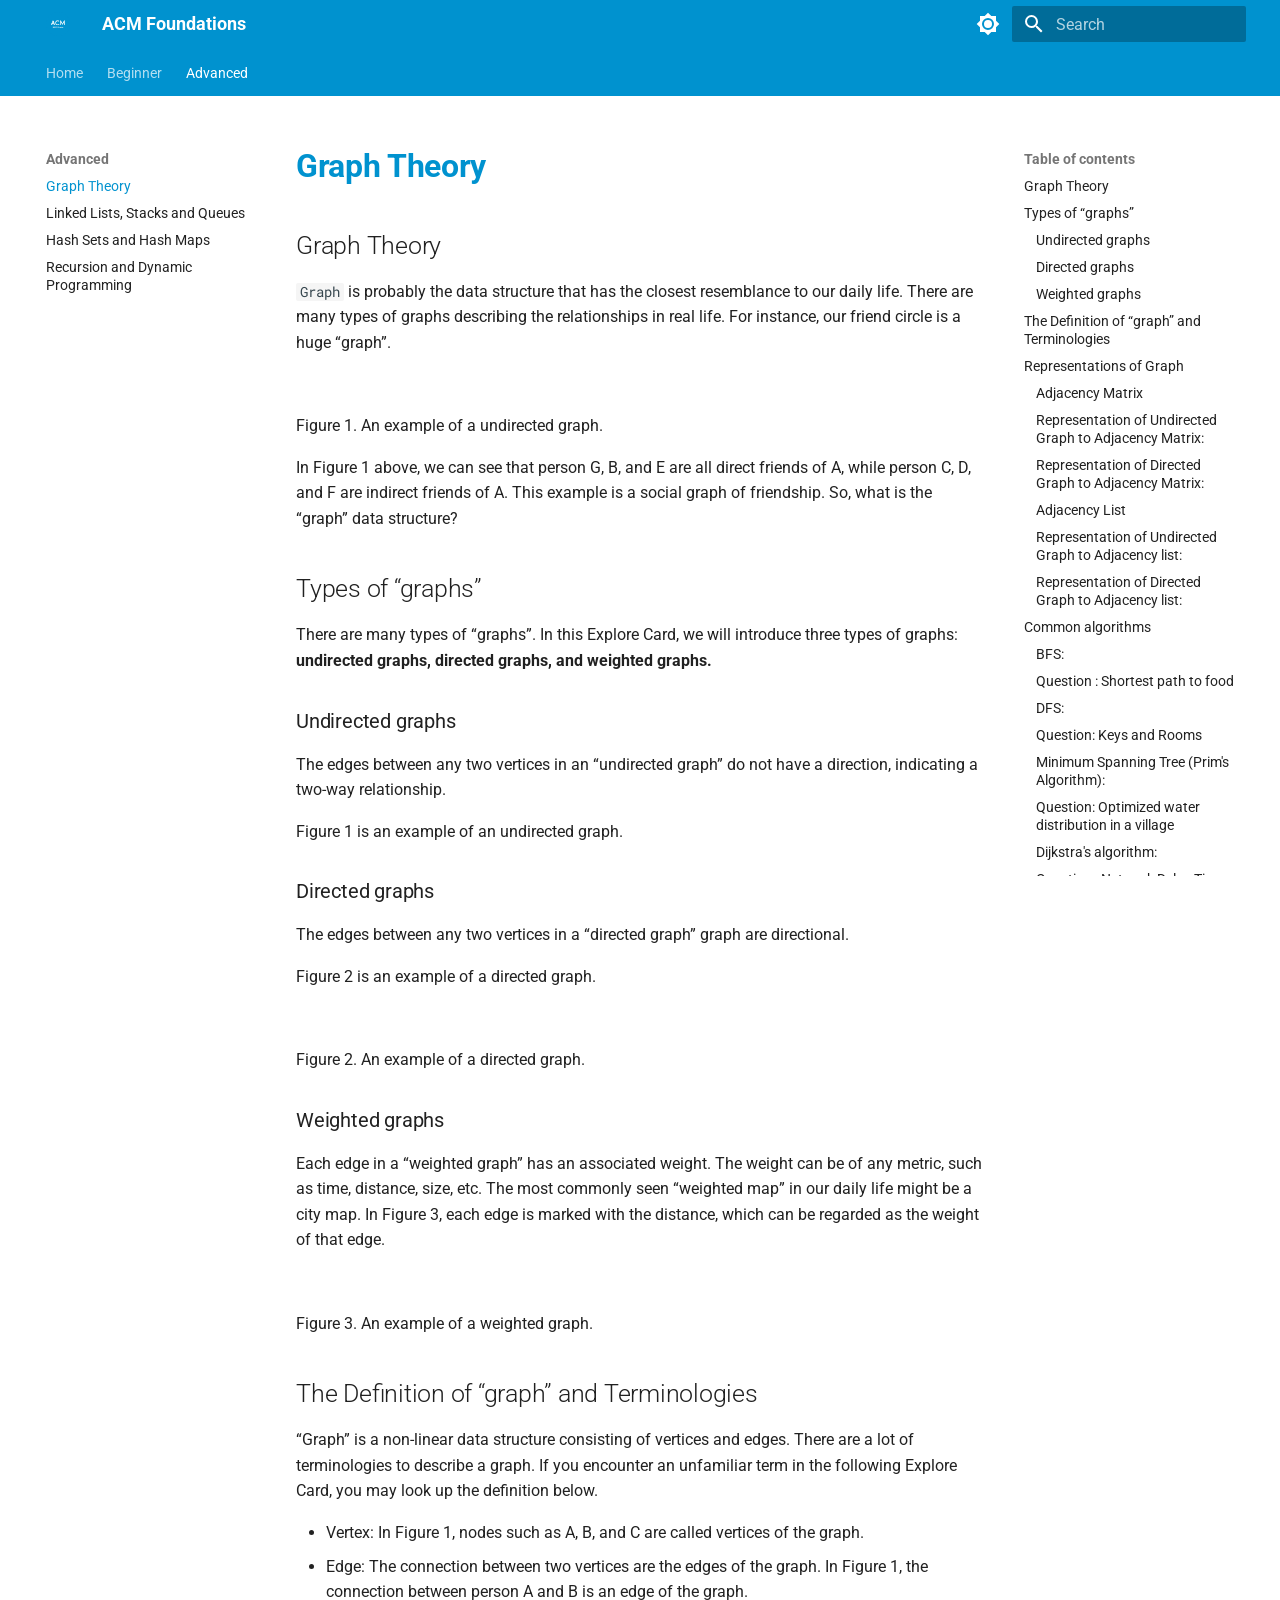
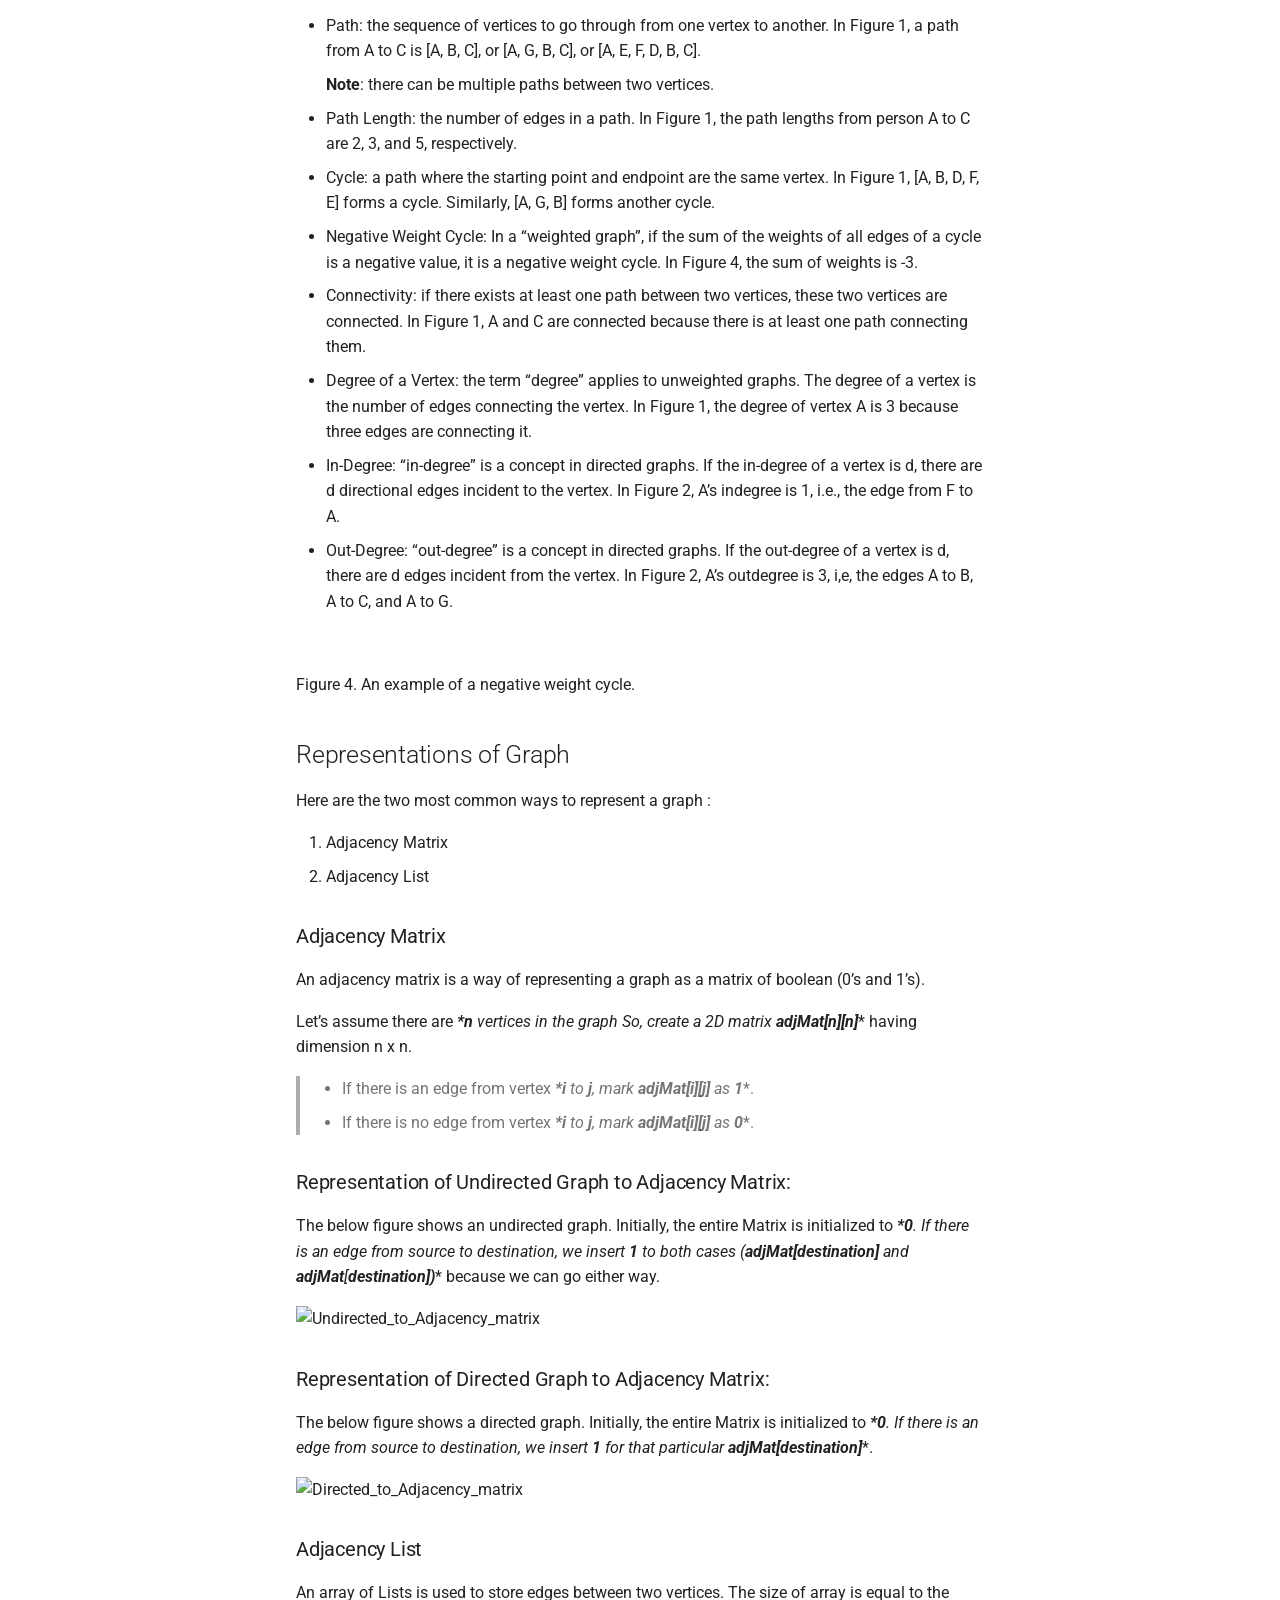
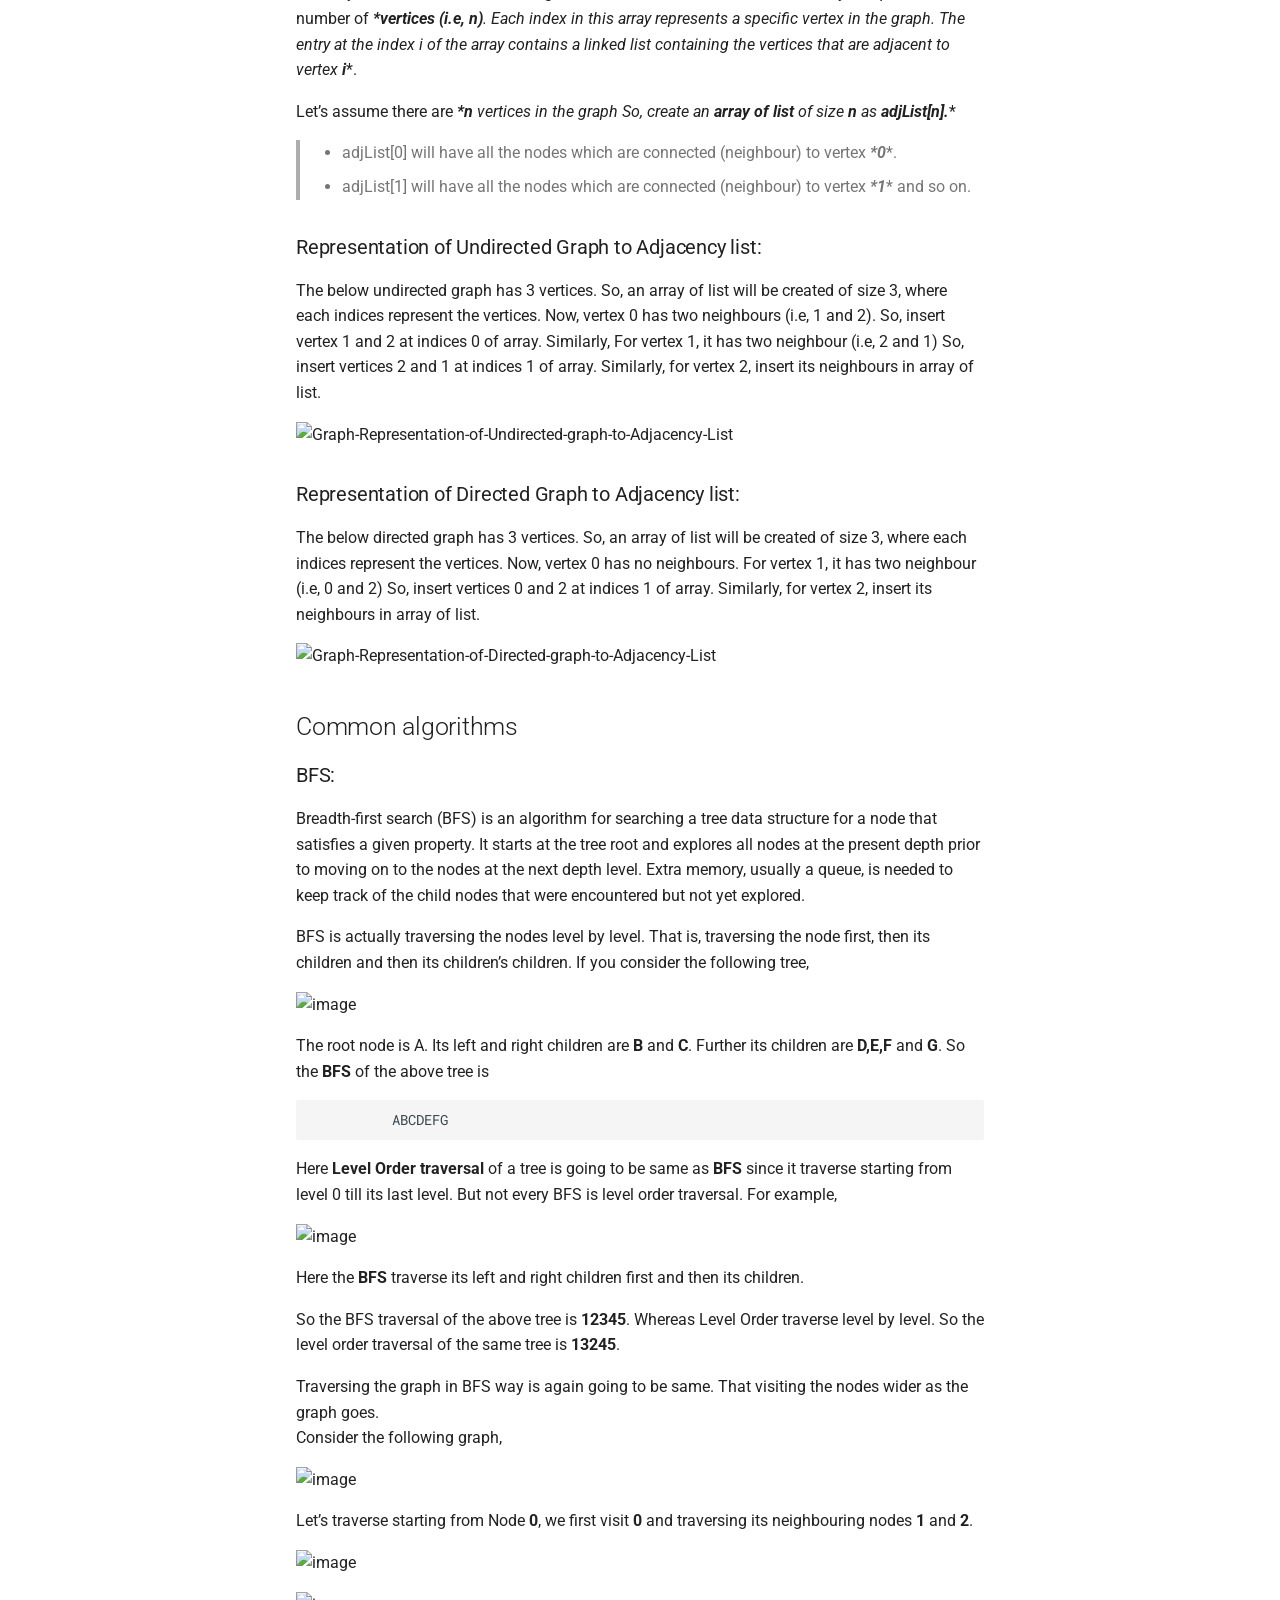
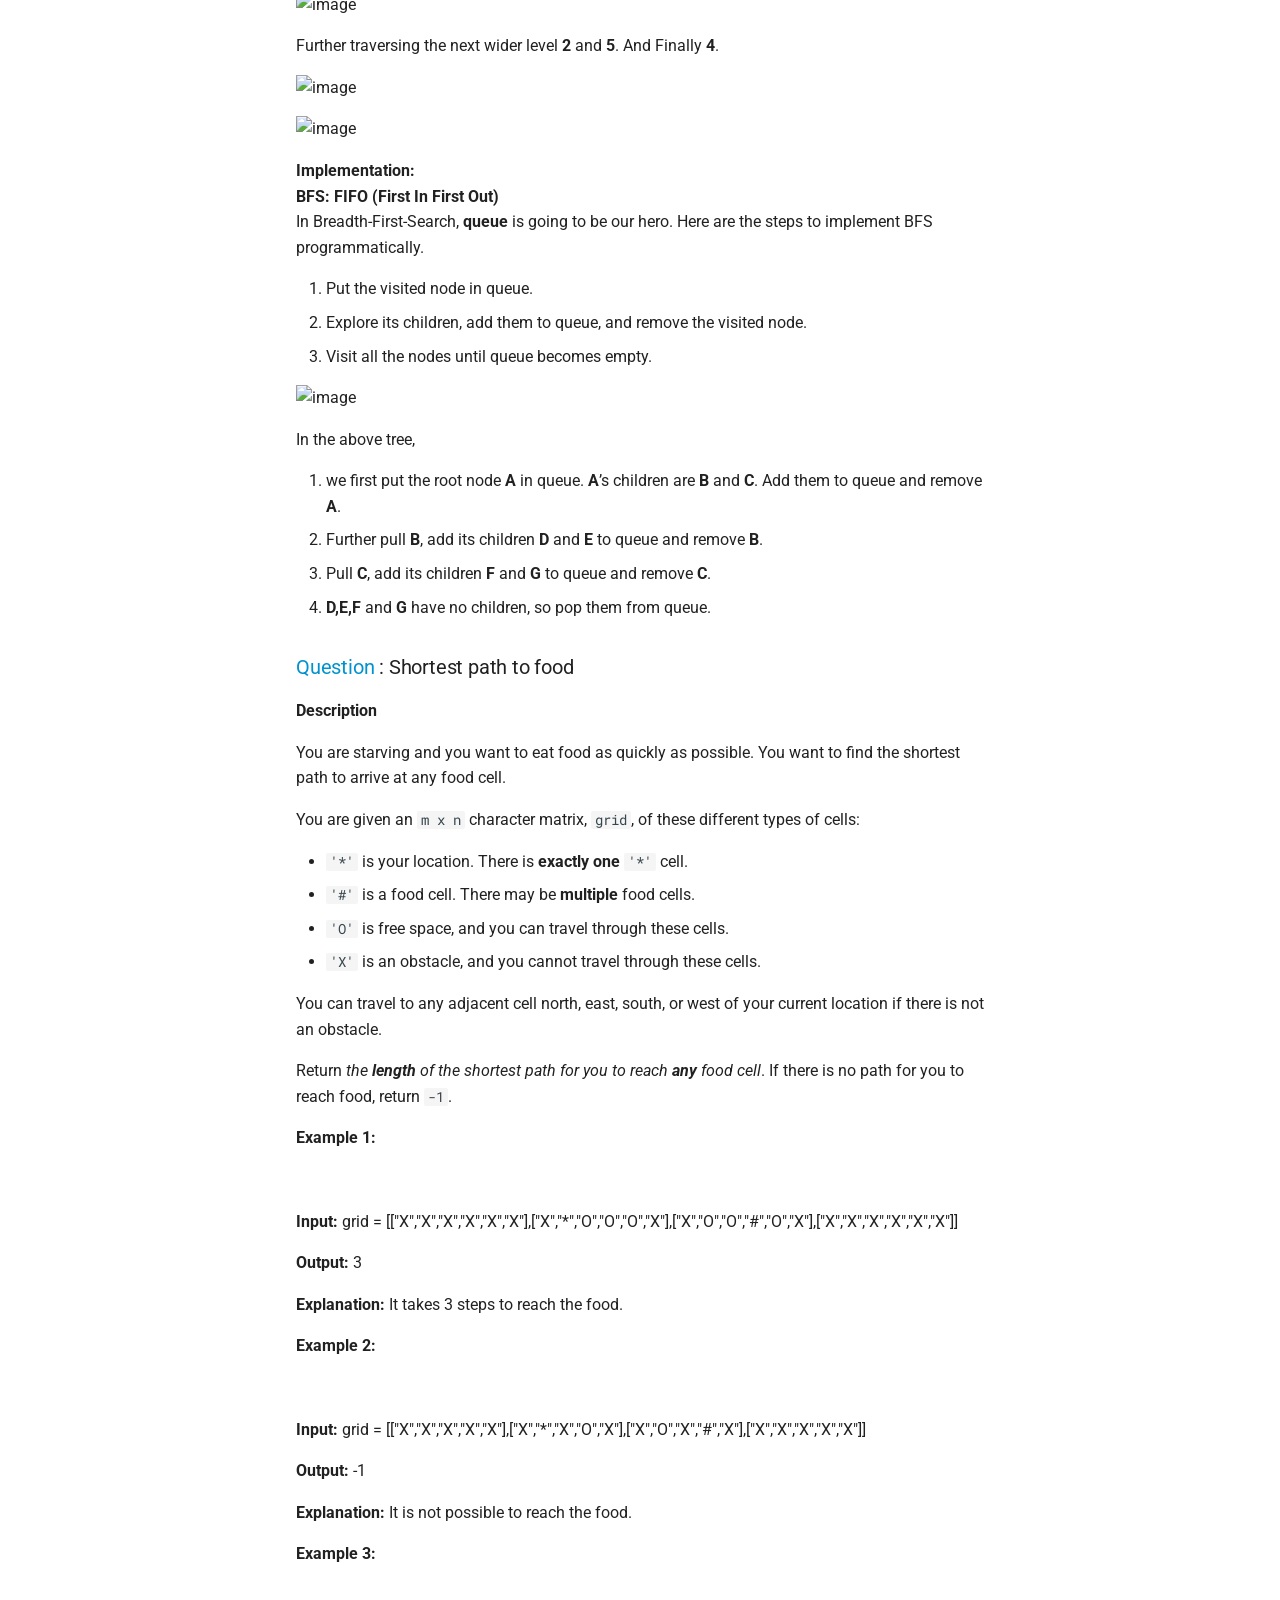
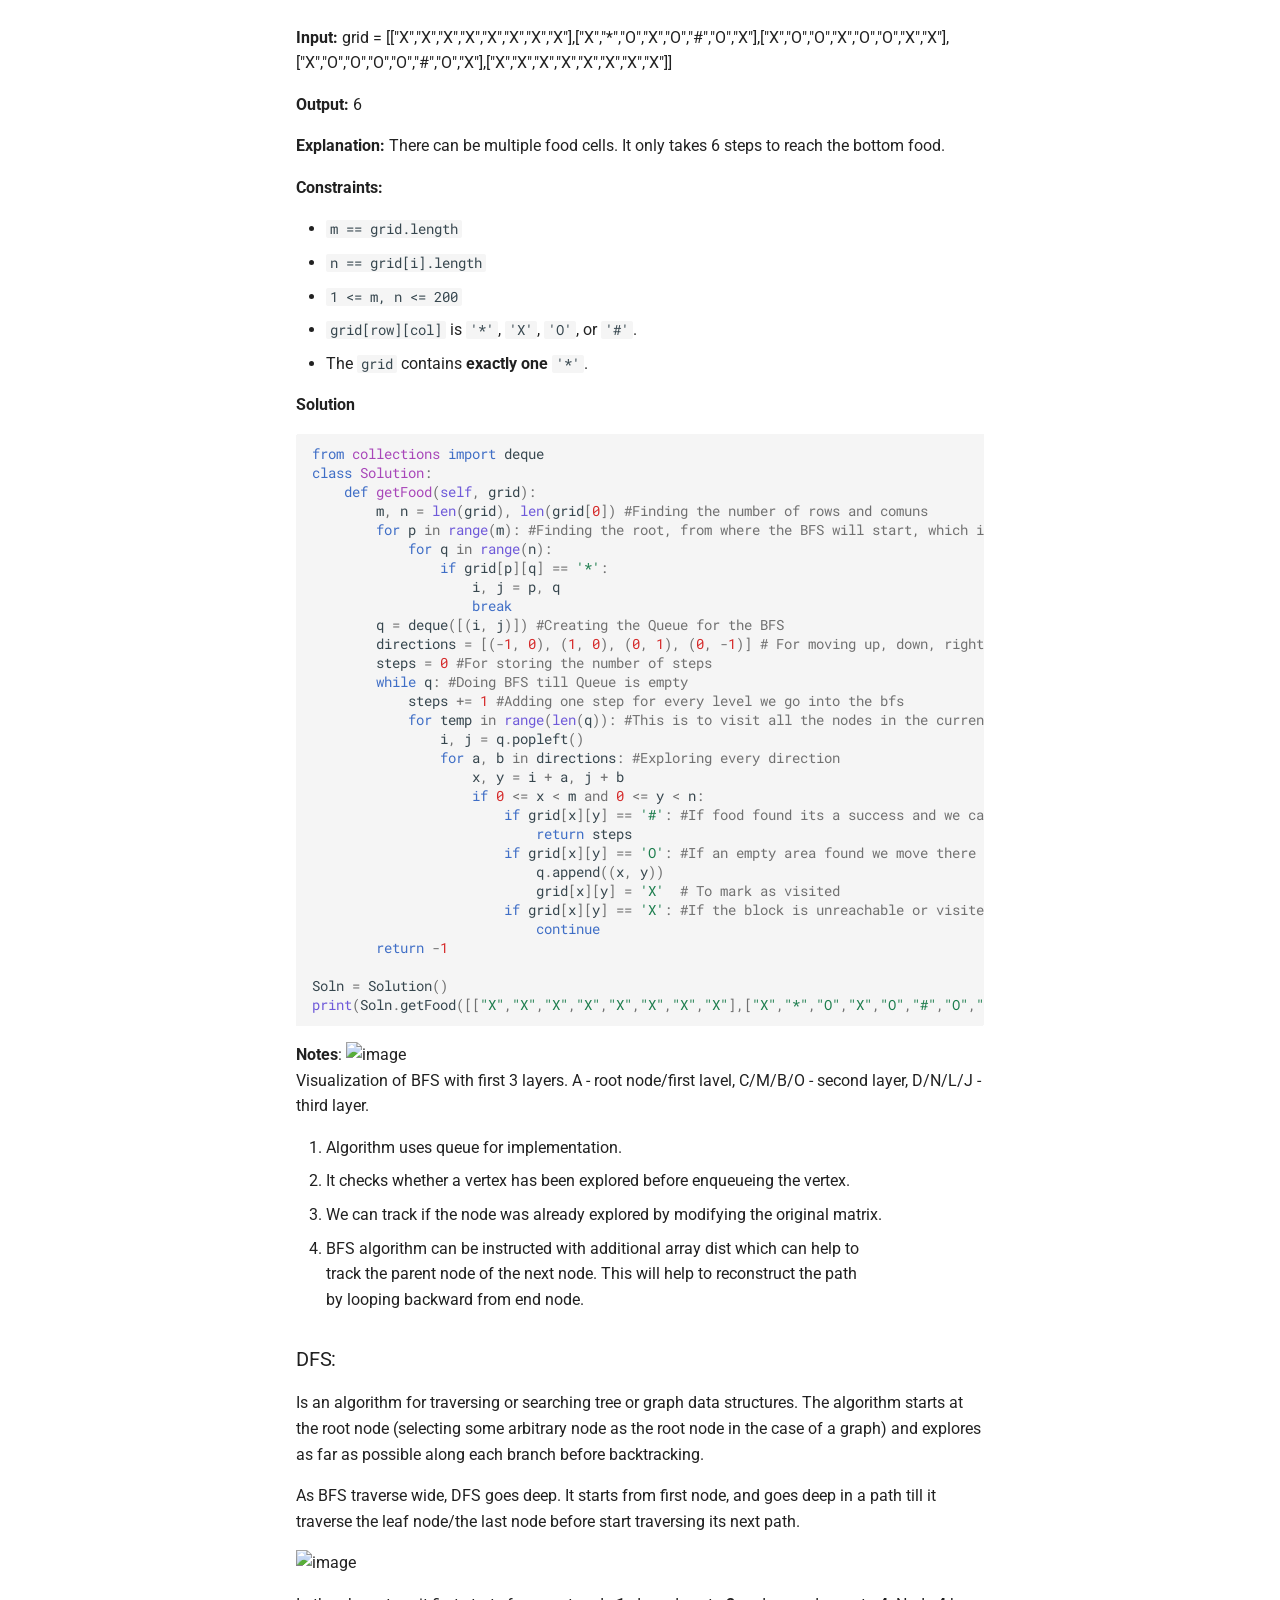
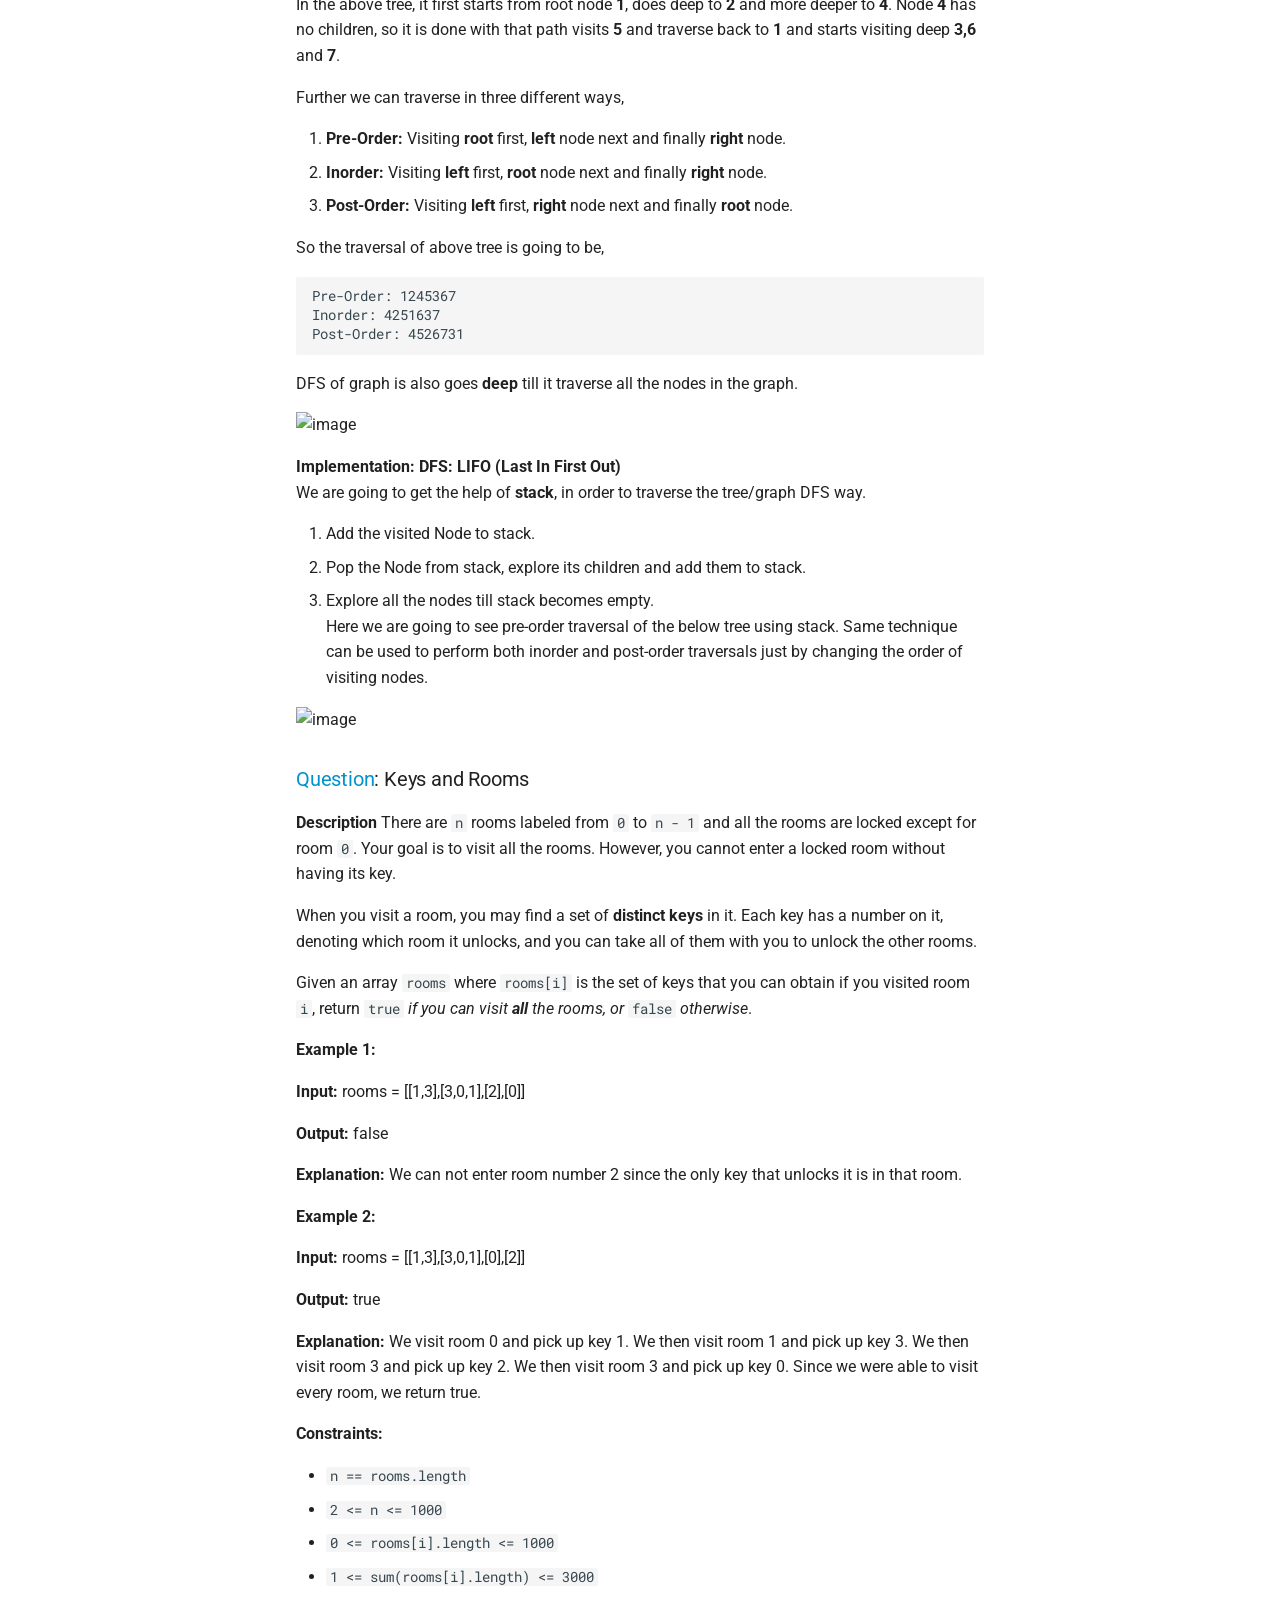
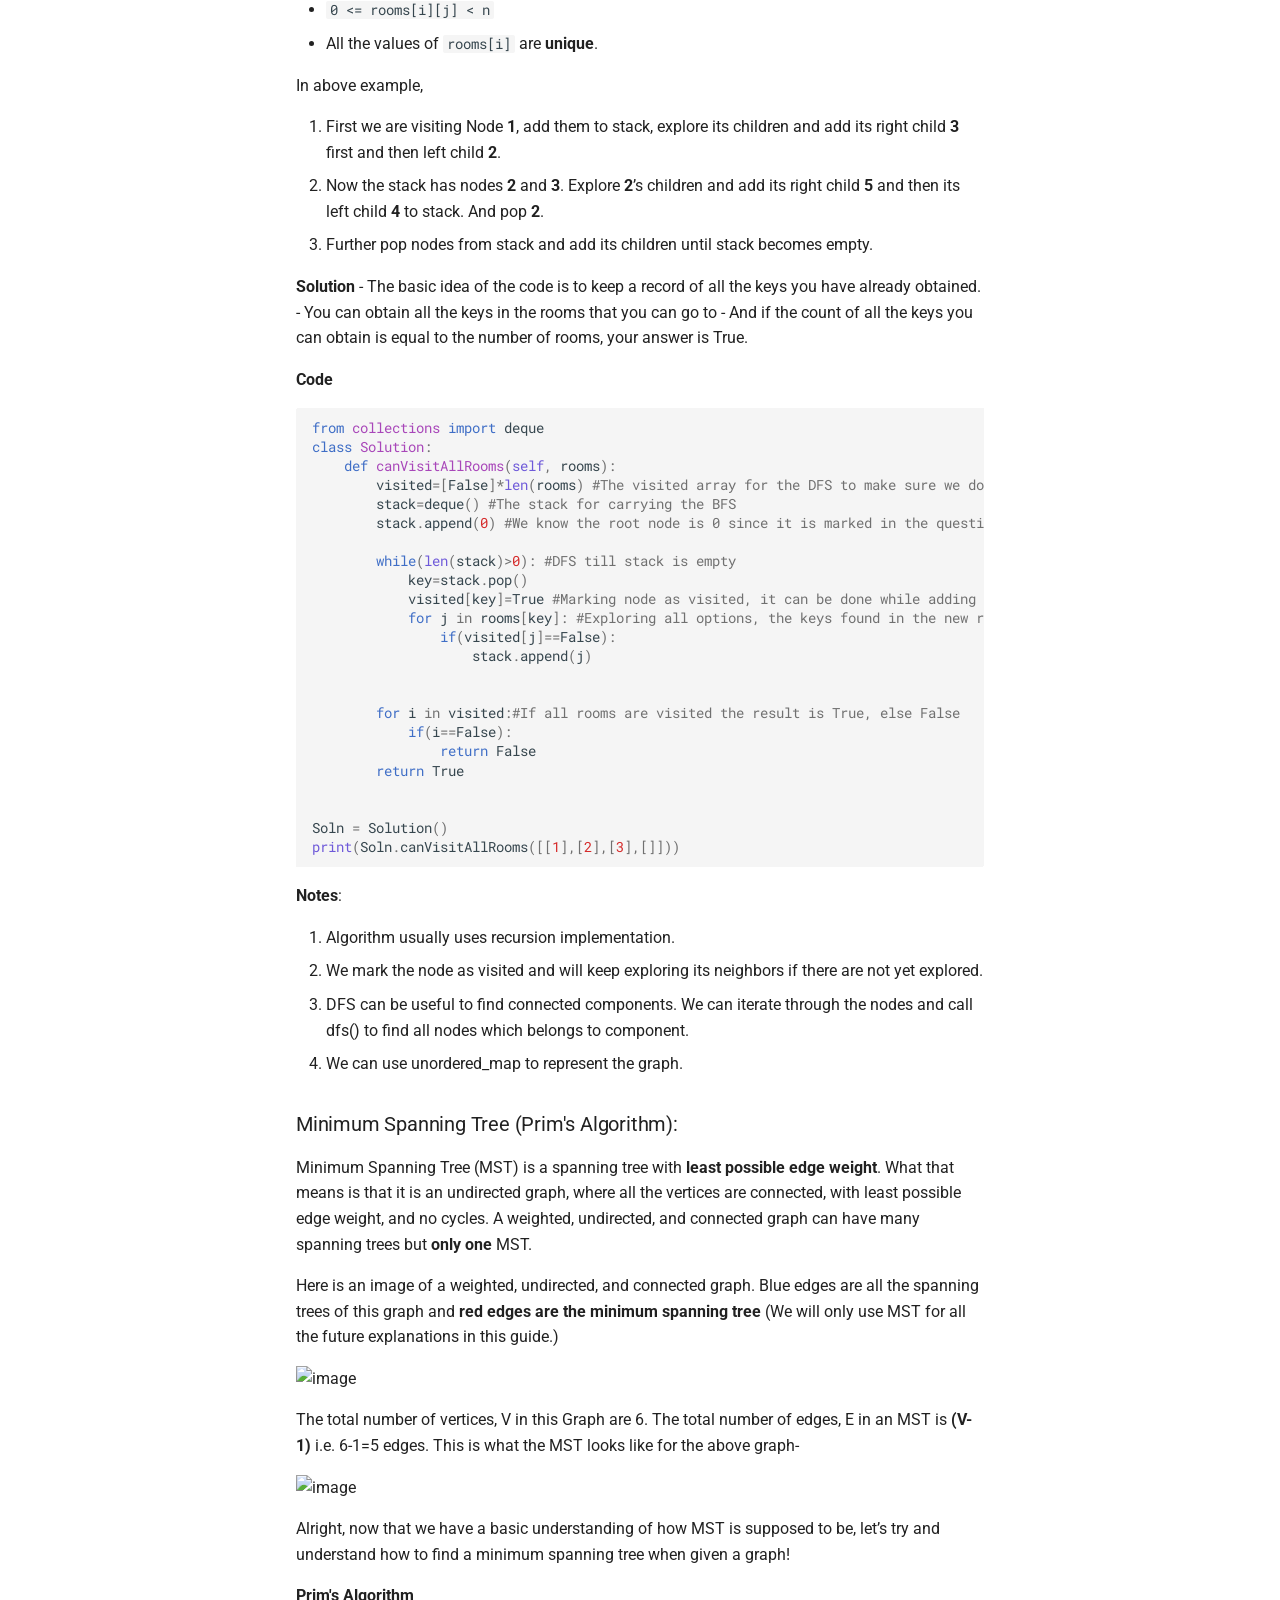
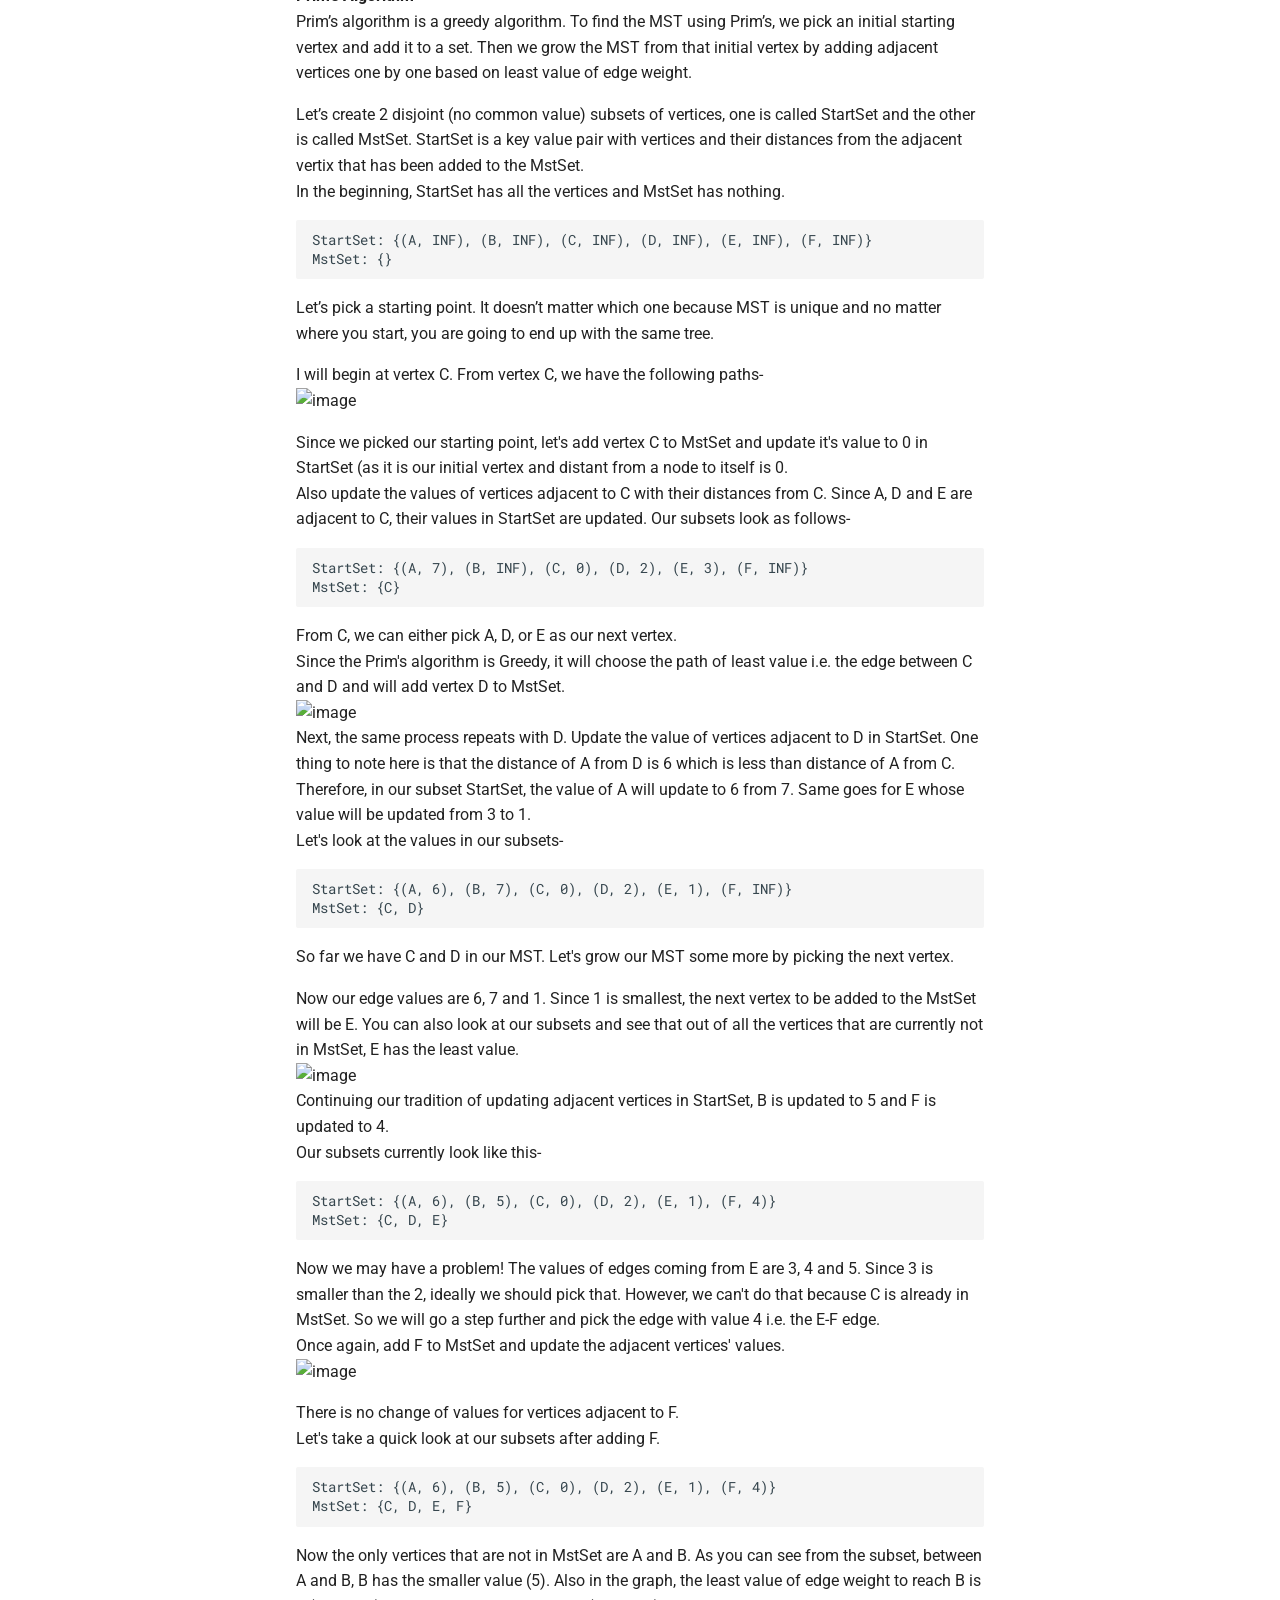
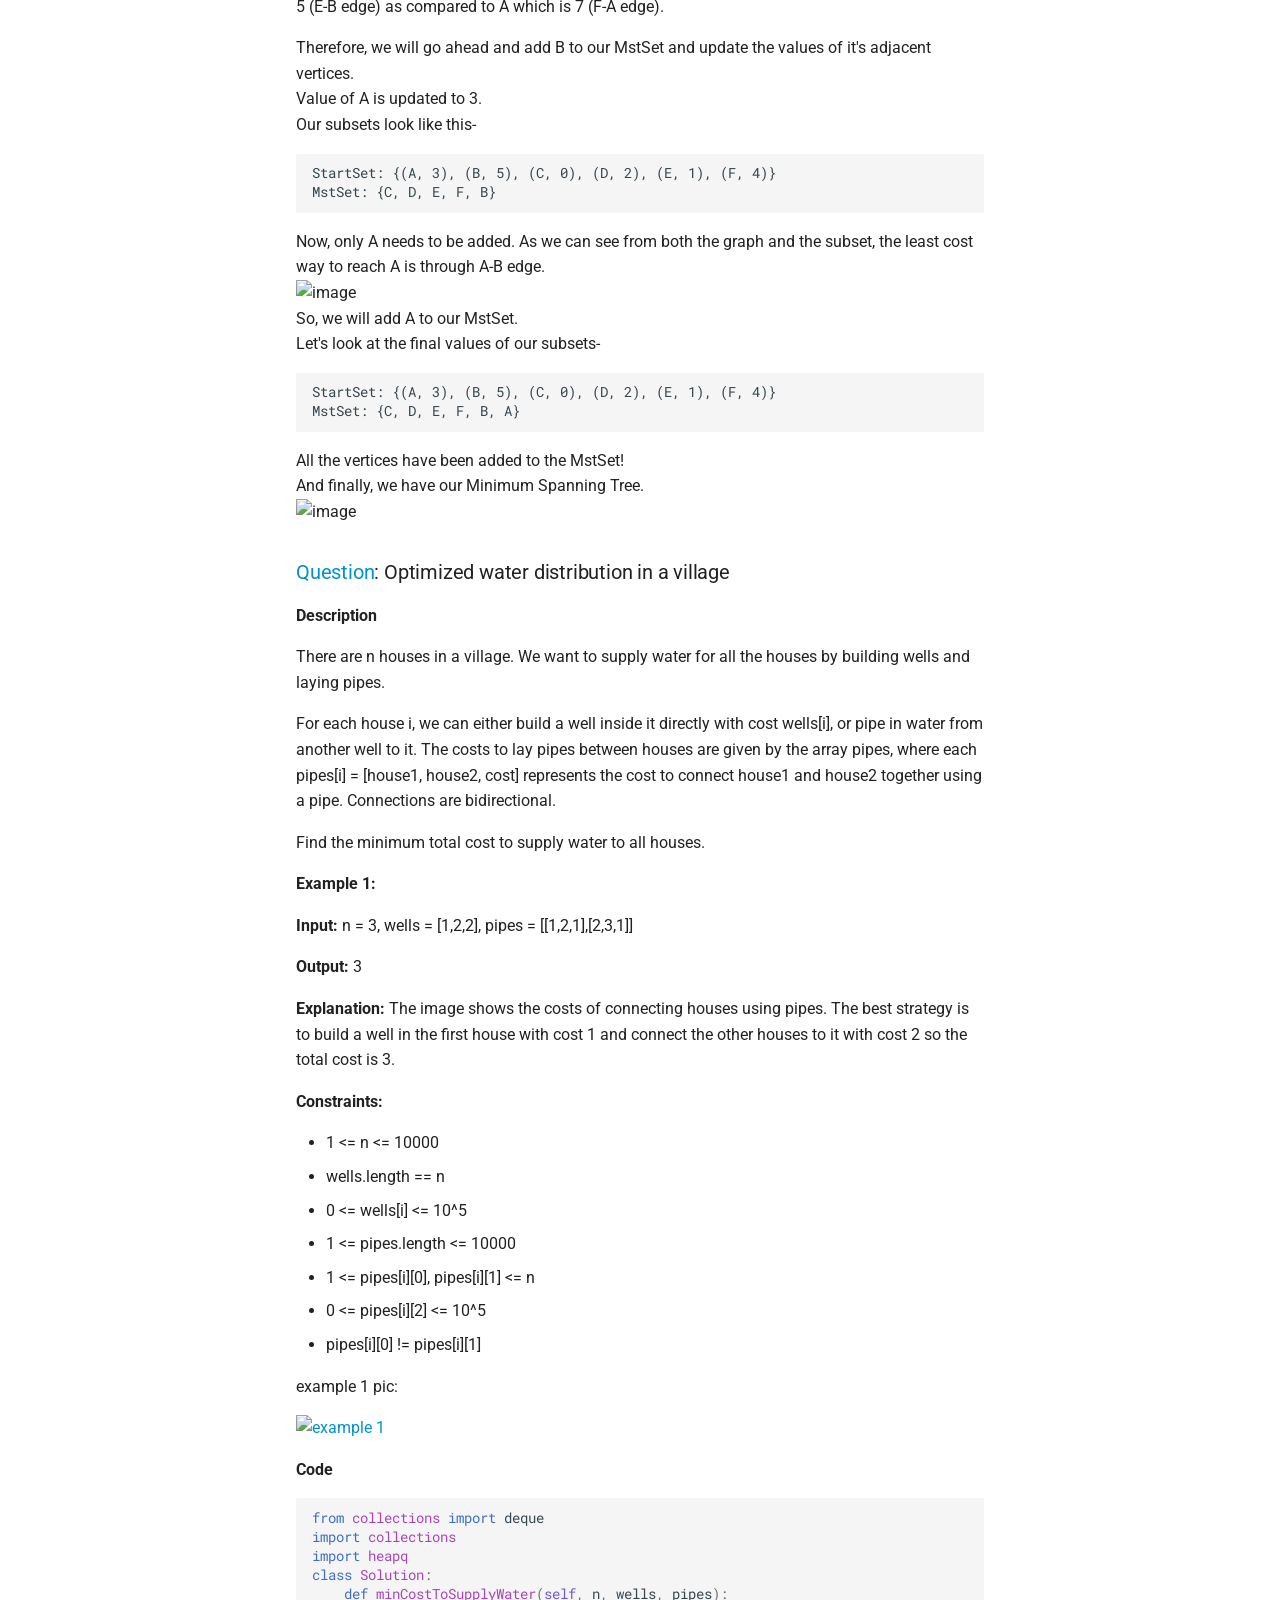
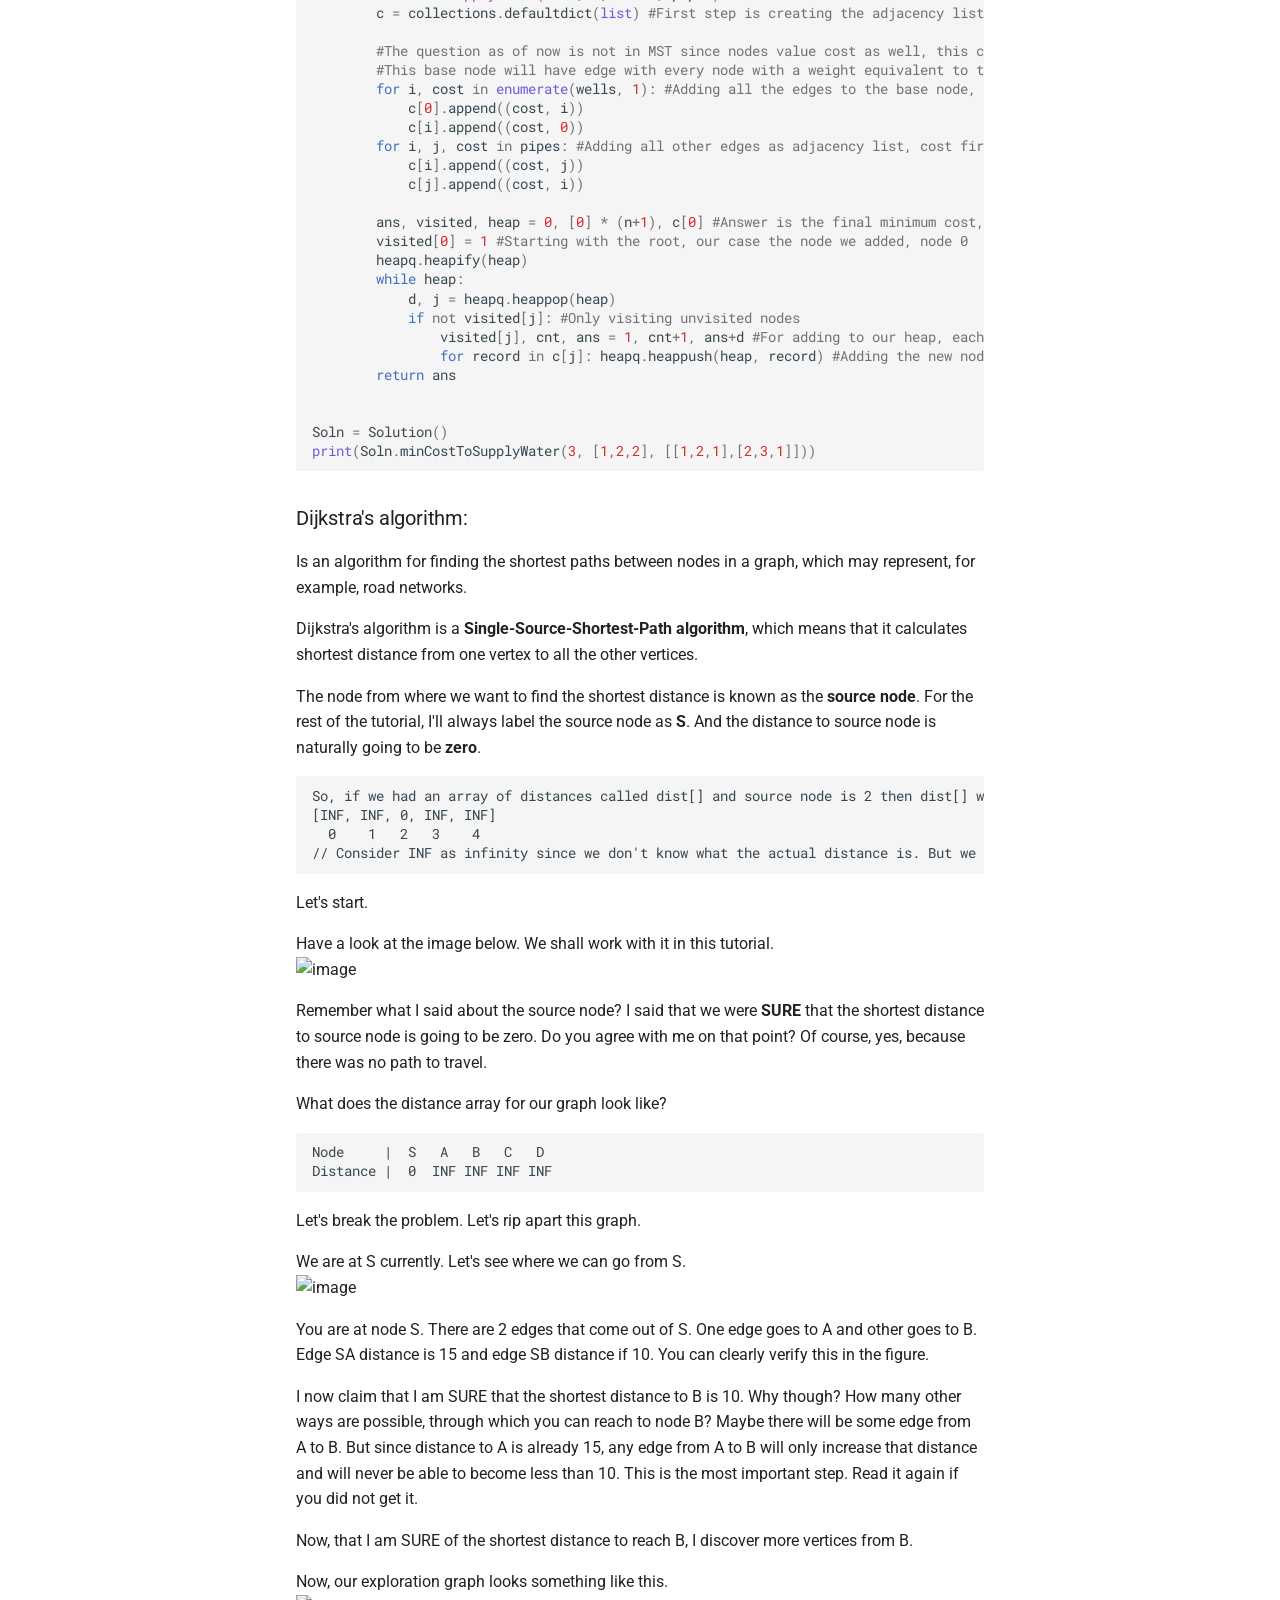
==== Advanced-1/index.html @ 24fd0ae7 "Deployed 64f26a2 with MkDocs version: 1.5.3" ====
<!doctype html>
<html lang="en" class="no-js">
  <head>
    
      <meta charset="utf-8">
      <meta name="viewport" content="width=device-width,initial-scale=1">
      
      
      
      
        <link rel="prev" href="../Beginner-4/">
      
      
        <link rel="next" href="../Advanced-2/">
      
      
      <link rel="icon" href="../assets/favicon.ico">
      <meta name="generator" content="mkdocs-1.5.3, mkdocs-material-9.4.14">
    
    
      
        <title>Graph Theory - ACM Foundations</title>
      
    
    
      <link rel="stylesheet" href="../assets/stylesheets/main.fad675c6.min.css">
      
        
        <link rel="stylesheet" href="../assets/stylesheets/palette.356b1318.min.css">
      
      


    
    
      
    
    
      
        
        
        <link rel="preconnect" href="https://fonts.gstatic.com" crossorigin>
        <link rel="stylesheet" href="https://fonts.googleapis.com/css?family=Roboto:300,300i,400,400i,700,700i%7CRoboto+Mono:400,400i,700,700i&display=fallback">
        <style>:root{--md-text-font:"Roboto";--md-code-font:"Roboto Mono"}</style>
      
    
    
      <link rel="stylesheet" href="../assets/stylesheets/custom.css">
    
    <script>__md_scope=new URL("..",location),__md_hash=e=>[...e].reduce((e,_)=>(e<<5)-e+_.charCodeAt(0),0),__md_get=(e,_=localStorage,t=__md_scope)=>JSON.parse(_.getItem(t.pathname+"."+e)),__md_set=(e,_,t=localStorage,a=__md_scope)=>{try{t.setItem(a.pathname+"."+e,JSON.stringify(_))}catch(e){}}</script>
    
      

    
    
    
  </head>
  
  
    
    
      
    
    
    
    
    <body dir="ltr" data-md-color-scheme="default" data-md-color-primary="indigo" data-md-color-accent="indigo">
  
    
    
      <script>var palette=__md_get("__palette");if(palette&&"object"==typeof palette.color)for(var key of Object.keys(palette.color))document.body.setAttribute("data-md-color-"+key,palette.color[key])</script>
    
    <input class="md-toggle" data-md-toggle="drawer" type="checkbox" id="__drawer" autocomplete="off">
    <input class="md-toggle" data-md-toggle="search" type="checkbox" id="__search" autocomplete="off">
    <label class="md-overlay" for="__drawer"></label>
    <div data-md-component="skip">
      
        
        <a href="#graph-theory" class="md-skip">
          Skip to content
        </a>
      
    </div>
    <div data-md-component="announce">
      
    </div>
    
    
      

<header class="md-header" data-md-component="header">
  <nav class="md-header__inner md-grid" aria-label="Header">
    <a href=".." title="ACM Foundations" class="md-header__button md-logo" aria-label="ACM Foundations" data-md-component="logo">
      
  <img src="../assets/logo.png" alt="logo">

    </a>
    <label class="md-header__button md-icon" for="__drawer">
      
      <svg xmlns="http://www.w3.org/2000/svg" viewBox="0 0 24 24"><path d="M3 6h18v2H3V6m0 5h18v2H3v-2m0 5h18v2H3v-2Z"/></svg>
    </label>
    <div class="md-header__title" data-md-component="header-title">
      <div class="md-header__ellipsis">
        <div class="md-header__topic">
          <span class="md-ellipsis">
            ACM Foundations
          </span>
        </div>
        <div class="md-header__topic" data-md-component="header-topic">
          <span class="md-ellipsis">
            
              Graph Theory
            
          </span>
        </div>
      </div>
    </div>
    
      
        <form class="md-header__option" data-md-component="palette">
  
    
    
    
    <input class="md-option" data-md-color-media="(prefers-color-scheme: light)" data-md-color-scheme="default" data-md-color-primary="indigo" data-md-color-accent="indigo"  aria-label="Switch to dark mode"  type="radio" name="__palette" id="__palette_1">
    
      <label class="md-header__button md-icon" title="Switch to dark mode" for="__palette_2" hidden>
        <svg xmlns="http://www.w3.org/2000/svg" viewBox="0 0 24 24"><path d="M12 8a4 4 0 0 0-4 4 4 4 0 0 0 4 4 4 4 0 0 0 4-4 4 4 0 0 0-4-4m0 10a6 6 0 0 1-6-6 6 6 0 0 1 6-6 6 6 0 0 1 6 6 6 6 0 0 1-6 6m8-9.31V4h-4.69L12 .69 8.69 4H4v4.69L.69 12 4 15.31V20h4.69L12 23.31 15.31 20H20v-4.69L23.31 12 20 8.69Z"/></svg>
      </label>
    
  
    
    
    
    <input class="md-option" data-md-color-media="(prefers-color-scheme: dark)" data-md-color-scheme="slate" data-md-color-primary="indigo" data-md-color-accent="indigo"  aria-label="Switch to light mode"  type="radio" name="__palette" id="__palette_2">
    
      <label class="md-header__button md-icon" title="Switch to light mode" for="__palette_1" hidden>
        <svg xmlns="http://www.w3.org/2000/svg" viewBox="0 0 24 24"><path d="M12 18c-.89 0-1.74-.2-2.5-.55C11.56 16.5 13 14.42 13 12c0-2.42-1.44-4.5-3.5-5.45C10.26 6.2 11.11 6 12 6a6 6 0 0 1 6 6 6 6 0 0 1-6 6m8-9.31V4h-4.69L12 .69 8.69 4H4v4.69L.69 12 4 15.31V20h4.69L12 23.31 15.31 20H20v-4.69L23.31 12 20 8.69Z"/></svg>
      </label>
    
  
</form>
      
    
    
    
      <label class="md-header__button md-icon" for="__search">
        
        <svg xmlns="http://www.w3.org/2000/svg" viewBox="0 0 24 24"><path d="M9.5 3A6.5 6.5 0 0 1 16 9.5c0 1.61-.59 3.09-1.56 4.23l.27.27h.79l5 5-1.5 1.5-5-5v-.79l-.27-.27A6.516 6.516 0 0 1 9.5 16 6.5 6.5 0 0 1 3 9.5 6.5 6.5 0 0 1 9.5 3m0 2C7 5 5 7 5 9.5S7 14 9.5 14 14 12 14 9.5 12 5 9.5 5Z"/></svg>
      </label>
      <div class="md-search" data-md-component="search" role="dialog">
  <label class="md-search__overlay" for="__search"></label>
  <div class="md-search__inner" role="search">
    <form class="md-search__form" name="search">
      <input type="text" class="md-search__input" name="query" aria-label="Search" placeholder="Search" autocapitalize="off" autocorrect="off" autocomplete="off" spellcheck="false" data-md-component="search-query" required>
      <label class="md-search__icon md-icon" for="__search">
        
        <svg xmlns="http://www.w3.org/2000/svg" viewBox="0 0 24 24"><path d="M9.5 3A6.5 6.5 0 0 1 16 9.5c0 1.61-.59 3.09-1.56 4.23l.27.27h.79l5 5-1.5 1.5-5-5v-.79l-.27-.27A6.516 6.516 0 0 1 9.5 16 6.5 6.5 0 0 1 3 9.5 6.5 6.5 0 0 1 9.5 3m0 2C7 5 5 7 5 9.5S7 14 9.5 14 14 12 14 9.5 12 5 9.5 5Z"/></svg>
        
        <svg xmlns="http://www.w3.org/2000/svg" viewBox="0 0 24 24"><path d="M20 11v2H8l5.5 5.5-1.42 1.42L4.16 12l7.92-7.92L13.5 5.5 8 11h12Z"/></svg>
      </label>
      <nav class="md-search__options" aria-label="Search">
        
        <button type="reset" class="md-search__icon md-icon" title="Clear" aria-label="Clear" tabindex="-1">
          
          <svg xmlns="http://www.w3.org/2000/svg" viewBox="0 0 24 24"><path d="M19 6.41 17.59 5 12 10.59 6.41 5 5 6.41 10.59 12 5 17.59 6.41 19 12 13.41 17.59 19 19 17.59 13.41 12 19 6.41Z"/></svg>
        </button>
      </nav>
      
    </form>
    <div class="md-search__output">
      <div class="md-search__scrollwrap" data-md-scrollfix>
        <div class="md-search-result" data-md-component="search-result">
          <div class="md-search-result__meta">
            Initializing search
          </div>
          <ol class="md-search-result__list" role="presentation"></ol>
        </div>
      </div>
    </div>
  </div>
</div>
    
    
  </nav>
  
</header>
    
    <div class="md-container" data-md-component="container">
      
      
        
          
            
<nav class="md-tabs" aria-label="Tabs" data-md-component="tabs">
  <div class="md-grid">
    <ul class="md-tabs__list">
      
        
  
  
  
    <li class="md-tabs__item">
      <a href=".." class="md-tabs__link">
        
  
    
  
  Home

      </a>
    </li>
  

      
        
  
  
  
    
    
      <li class="md-tabs__item">
        <a href="../Beginner-1/" class="md-tabs__link">
          
  
  Beginner

        </a>
      </li>
    
  

      
        
  
  
    
  
  
    
    
      <li class="md-tabs__item md-tabs__item--active">
        <a href="./" class="md-tabs__link">
          
  
  Advanced

        </a>
      </li>
    
  

      
    </ul>
  </div>
</nav>
          
        
      
      <main class="md-main" data-md-component="main">
        <div class="md-main__inner md-grid">
          
            
              
              <div class="md-sidebar md-sidebar--primary" data-md-component="sidebar" data-md-type="navigation" >
                <div class="md-sidebar__scrollwrap">
                  <div class="md-sidebar__inner">
                    


  


<nav class="md-nav md-nav--primary md-nav--lifted" aria-label="Navigation" data-md-level="0">
  <label class="md-nav__title" for="__drawer">
    <a href=".." title="ACM Foundations" class="md-nav__button md-logo" aria-label="ACM Foundations" data-md-component="logo">
      
  <img src="../assets/logo.png" alt="logo">

    </a>
    ACM Foundations
  </label>
  
  <ul class="md-nav__list" data-md-scrollfix>
    
      
      
  
  
  
  
    <li class="md-nav__item">
      <a href=".." class="md-nav__link">
        
  
  <span class="md-ellipsis">
    Home
  </span>
  

      </a>
    </li>
  

    
      
      
  
  
  
  
    
    
    
    
    
      
      
    
    <li class="md-nav__item md-nav__item--section md-nav__item--nested">
      
        
        
        
        <input class="md-nav__toggle md-toggle " type="checkbox" id="__nav_2" >
        
          
          <label class="md-nav__link" for="__nav_2" id="__nav_2_label" tabindex="">
            
  
  <span class="md-ellipsis">
    Beginner
  </span>
  

            <span class="md-nav__icon md-icon"></span>
          </label>
        
        <nav class="md-nav" data-md-level="1" aria-labelledby="__nav_2_label" aria-expanded="false">
          <label class="md-nav__title" for="__nav_2">
            <span class="md-nav__icon md-icon"></span>
            Beginner
          </label>
          <ul class="md-nav__list" data-md-scrollfix>
            
              
                
  
  
  
  
    <li class="md-nav__item">
      <a href="../Beginner-1/" class="md-nav__link">
        
  
  <span class="md-ellipsis">
    C Programming Foundations-1
  </span>
  

      </a>
    </li>
  

              
            
              
                
  
  
  
  
    <li class="md-nav__item">
      <a href="../Beginner-2/" class="md-nav__link">
        
  
  <span class="md-ellipsis">
    C Programming Foundations-2
  </span>
  

      </a>
    </li>
  

              
            
              
                
  
  
  
  
    <li class="md-nav__item">
      <a href="../Beginner-3/" class="md-nav__link">
        
  
  <span class="md-ellipsis">
    C Programming Foundations-3
  </span>
  

      </a>
    </li>
  

              
            
              
                
  
  
  
  
    <li class="md-nav__item">
      <a href="../Beginner-4/" class="md-nav__link">
        
  
  <span class="md-ellipsis">
    C Programming Foundations-4
  </span>
  

      </a>
    </li>
  

              
            
          </ul>
        </nav>
      
    </li>
  

    
      
      
  
  
    
  
  
  
    
    
    
    
    
      
      
    
    <li class="md-nav__item md-nav__item--active md-nav__item--section md-nav__item--nested">
      
        
        
        
        <input class="md-nav__toggle md-toggle " type="checkbox" id="__nav_3" checked>
        
          
          <label class="md-nav__link" for="__nav_3" id="__nav_3_label" tabindex="">
            
  
  <span class="md-ellipsis">
    Advanced
  </span>
  

            <span class="md-nav__icon md-icon"></span>
          </label>
        
        <nav class="md-nav" data-md-level="1" aria-labelledby="__nav_3_label" aria-expanded="true">
          <label class="md-nav__title" for="__nav_3">
            <span class="md-nav__icon md-icon"></span>
            Advanced
          </label>
          <ul class="md-nav__list" data-md-scrollfix>
            
              
                
  
  
    
  
  
  
    <li class="md-nav__item md-nav__item--active">
      
      <input class="md-nav__toggle md-toggle" type="checkbox" id="__toc">
      
      
      
        <label class="md-nav__link md-nav__link--active" for="__toc">
          
  
  <span class="md-ellipsis">
    Graph Theory
  </span>
  

          <span class="md-nav__icon md-icon"></span>
        </label>
      
      <a href="./" class="md-nav__link md-nav__link--active">
        
  
  <span class="md-ellipsis">
    Graph Theory
  </span>
  

      </a>
      
        

<nav class="md-nav md-nav--secondary" aria-label="Table of contents">
  
  
  
  
    <label class="md-nav__title" for="__toc">
      <span class="md-nav__icon md-icon"></span>
      Table of contents
    </label>
    <ul class="md-nav__list" data-md-component="toc" data-md-scrollfix>
      
        <li class="md-nav__item">
  <a href="#graph-theory" class="md-nav__link">
    <span class="md-ellipsis">
      Graph Theory
    </span>
  </a>
  
</li>
      
        <li class="md-nav__item">
  <a href="#types-of-graphs" class="md-nav__link">
    <span class="md-ellipsis">
      Types of “graphs”
    </span>
  </a>
  
    <nav class="md-nav" aria-label="Types of “graphs”">
      <ul class="md-nav__list">
        
          <li class="md-nav__item">
  <a href="#undirected-graphs" class="md-nav__link">
    <span class="md-ellipsis">
      Undirected graphs
    </span>
  </a>
  
</li>
        
          <li class="md-nav__item">
  <a href="#directed-graphs" class="md-nav__link">
    <span class="md-ellipsis">
      Directed graphs
    </span>
  </a>
  
</li>
        
          <li class="md-nav__item">
  <a href="#weighted-graphs" class="md-nav__link">
    <span class="md-ellipsis">
      Weighted graphs
    </span>
  </a>
  
</li>
        
      </ul>
    </nav>
  
</li>
      
        <li class="md-nav__item">
  <a href="#the-definition-of-graph-and-terminologies" class="md-nav__link">
    <span class="md-ellipsis">
      The Definition of “graph” and Terminologies
    </span>
  </a>
  
</li>
      
        <li class="md-nav__item">
  <a href="#representations-of-graph" class="md-nav__link">
    <span class="md-ellipsis">
      Representations of Graph
    </span>
  </a>
  
    <nav class="md-nav" aria-label="Representations of Graph">
      <ul class="md-nav__list">
        
          <li class="md-nav__item">
  <a href="#adjacency-matrix" class="md-nav__link">
    <span class="md-ellipsis">
      Adjacency Matrix
    </span>
  </a>
  
</li>
        
          <li class="md-nav__item">
  <a href="#representation-of-undirected-graph-to-adjacency-matrix" class="md-nav__link">
    <span class="md-ellipsis">
      Representation of Undirected Graph to Adjacency Matrix:
    </span>
  </a>
  
</li>
        
          <li class="md-nav__item">
  <a href="#representation-of-directed-graph-to-adjacency-matrix" class="md-nav__link">
    <span class="md-ellipsis">
      Representation of Directed Graph to Adjacency Matrix:
    </span>
  </a>
  
</li>
        
          <li class="md-nav__item">
  <a href="#adjacency-list" class="md-nav__link">
    <span class="md-ellipsis">
      Adjacency List
    </span>
  </a>
  
</li>
        
          <li class="md-nav__item">
  <a href="#representation-of-undirected-graph-to-adjacency-list" class="md-nav__link">
    <span class="md-ellipsis">
      Representation of Undirected Graph to Adjacency list:
    </span>
  </a>
  
</li>
        
          <li class="md-nav__item">
  <a href="#representation-of-directed-graph-to-adjacency-list" class="md-nav__link">
    <span class="md-ellipsis">
      Representation of Directed Graph to Adjacency list:
    </span>
  </a>
  
</li>
        
      </ul>
    </nav>
  
</li>
      
        <li class="md-nav__item">
  <a href="#common-algorithms" class="md-nav__link">
    <span class="md-ellipsis">
      Common algorithms
    </span>
  </a>
  
    <nav class="md-nav" aria-label="Common algorithms">
      <ul class="md-nav__list">
        
          <li class="md-nav__item">
  <a href="#bfs" class="md-nav__link">
    <span class="md-ellipsis">
      BFS:
    </span>
  </a>
  
</li>
        
          <li class="md-nav__item">
  <a href="#question-shortest-path-to-food" class="md-nav__link">
    <span class="md-ellipsis">
      Question : Shortest path to food
    </span>
  </a>
  
</li>
        
          <li class="md-nav__item">
  <a href="#dfs" class="md-nav__link">
    <span class="md-ellipsis">
      DFS:
    </span>
  </a>
  
</li>
        
          <li class="md-nav__item">
  <a href="#question-keys-and-rooms" class="md-nav__link">
    <span class="md-ellipsis">
      Question: Keys and Rooms
    </span>
  </a>
  
</li>
        
          <li class="md-nav__item">
  <a href="#minimum-spanning-tree-prims-algorithm" class="md-nav__link">
    <span class="md-ellipsis">
      Minimum Spanning Tree (Prim's Algorithm):
    </span>
  </a>
  
</li>
        
          <li class="md-nav__item">
  <a href="#question-optimized-water-distribution-in-a-village" class="md-nav__link">
    <span class="md-ellipsis">
      Question: Optimized water distribution in a village
    </span>
  </a>
  
</li>
        
          <li class="md-nav__item">
  <a href="#dijkstras-algorithm" class="md-nav__link">
    <span class="md-ellipsis">
      Dijkstra's algorithm:
    </span>
  </a>
  
</li>
        
          <li class="md-nav__item">
  <a href="#question-network-delay-time" class="md-nav__link">
    <span class="md-ellipsis">
      Question : Network Delay Time
    </span>
  </a>
  
</li>
        
      </ul>
    </nav>
  
</li>
      
        <li class="md-nav__item">
  <a href="#extra-graph-algorithms" class="md-nav__link">
    <span class="md-ellipsis">
      Extra Graph Algorithms:
    </span>
  </a>
  
    <nav class="md-nav" aria-label="Extra Graph Algorithms:">
      <ul class="md-nav__list">
        
          <li class="md-nav__item">
  <a href="#union-find" class="md-nav__link">
    <span class="md-ellipsis">
      Union-Find:
    </span>
  </a>
  
</li>
        
          <li class="md-nav__item">
  <a href="#minimum-spanning-tree-union-find" class="md-nav__link">
    <span class="md-ellipsis">
      Minimum Spanning Tree (Union Find):
    </span>
  </a>
  
</li>
        
          <li class="md-nav__item">
  <a href="#topological-sort" class="md-nav__link">
    <span class="md-ellipsis">
      Topological sort:
    </span>
  </a>
  
</li>
        
          <li class="md-nav__item">
  <a href="#bellman-ford" class="md-nav__link">
    <span class="md-ellipsis">
      Bellman Ford:
    </span>
  </a>
  
</li>
        
          <li class="md-nav__item">
  <a href="#floyd-warshall" class="md-nav__link">
    <span class="md-ellipsis">
      Floyd Warshall:
    </span>
  </a>
  
</li>
        
          <li class="md-nav__item">
  <a href="#eulearian-path" class="md-nav__link">
    <span class="md-ellipsis">
      Eulearian Path:
    </span>
  </a>
  
</li>
        
      </ul>
    </nav>
  
</li>
      
    </ul>
  
</nav>
      
    </li>
  

              
            
              
                
  
  
  
  
    <li class="md-nav__item">
      <a href="../Advanced-2/" class="md-nav__link">
        
  
  <span class="md-ellipsis">
    Linked Lists, Stacks and Queues
  </span>
  

      </a>
    </li>
  

              
            
              
                
  
  
  
  
    <li class="md-nav__item">
      <a href="../Advanced-3/" class="md-nav__link">
        
  
  <span class="md-ellipsis">
    Hash Sets and Hash Maps
  </span>
  

      </a>
    </li>
  

              
            
              
                
  
  
  
  
    <li class="md-nav__item">
      <a href="../Advanced-4/" class="md-nav__link">
        
  
  <span class="md-ellipsis">
    Recursion and Dynamic Programming
  </span>
  

      </a>
    </li>
  

              
            
          </ul>
        </nav>
      
    </li>
  

    
  </ul>
</nav>
                  </div>
                </div>
              </div>
            
            
              
              <div class="md-sidebar md-sidebar--secondary" data-md-component="sidebar" data-md-type="toc" >
                <div class="md-sidebar__scrollwrap">
                  <div class="md-sidebar__inner">
                    

<nav class="md-nav md-nav--secondary" aria-label="Table of contents">
  
  
  
  
    <label class="md-nav__title" for="__toc">
      <span class="md-nav__icon md-icon"></span>
      Table of contents
    </label>
    <ul class="md-nav__list" data-md-component="toc" data-md-scrollfix>
      
        <li class="md-nav__item">
  <a href="#graph-theory" class="md-nav__link">
    <span class="md-ellipsis">
      Graph Theory
    </span>
  </a>
  
</li>
      
        <li class="md-nav__item">
  <a href="#types-of-graphs" class="md-nav__link">
    <span class="md-ellipsis">
      Types of “graphs”
    </span>
  </a>
  
    <nav class="md-nav" aria-label="Types of “graphs”">
      <ul class="md-nav__list">
        
          <li class="md-nav__item">
  <a href="#undirected-graphs" class="md-nav__link">
    <span class="md-ellipsis">
      Undirected graphs
    </span>
  </a>
  
</li>
        
          <li class="md-nav__item">
  <a href="#directed-graphs" class="md-nav__link">
    <span class="md-ellipsis">
      Directed graphs
    </span>
  </a>
  
</li>
        
          <li class="md-nav__item">
  <a href="#weighted-graphs" class="md-nav__link">
    <span class="md-ellipsis">
      Weighted graphs
    </span>
  </a>
  
</li>
        
      </ul>
    </nav>
  
</li>
      
        <li class="md-nav__item">
  <a href="#the-definition-of-graph-and-terminologies" class="md-nav__link">
    <span class="md-ellipsis">
      The Definition of “graph” and Terminologies
    </span>
  </a>
  
</li>
      
        <li class="md-nav__item">
  <a href="#representations-of-graph" class="md-nav__link">
    <span class="md-ellipsis">
      Representations of Graph
    </span>
  </a>
  
    <nav class="md-nav" aria-label="Representations of Graph">
      <ul class="md-nav__list">
        
          <li class="md-nav__item">
  <a href="#adjacency-matrix" class="md-nav__link">
    <span class="md-ellipsis">
      Adjacency Matrix
    </span>
  </a>
  
</li>
        
          <li class="md-nav__item">
  <a href="#representation-of-undirected-graph-to-adjacency-matrix" class="md-nav__link">
    <span class="md-ellipsis">
      Representation of Undirected Graph to Adjacency Matrix:
    </span>
  </a>
  
</li>
        
          <li class="md-nav__item">
  <a href="#representation-of-directed-graph-to-adjacency-matrix" class="md-nav__link">
    <span class="md-ellipsis">
      Representation of Directed Graph to Adjacency Matrix:
    </span>
  </a>
  
</li>
        
          <li class="md-nav__item">
  <a href="#adjacency-list" class="md-nav__link">
    <span class="md-ellipsis">
      Adjacency List
    </span>
  </a>
  
</li>
        
          <li class="md-nav__item">
  <a href="#representation-of-undirected-graph-to-adjacency-list" class="md-nav__link">
    <span class="md-ellipsis">
      Representation of Undirected Graph to Adjacency list:
    </span>
  </a>
  
</li>
        
          <li class="md-nav__item">
  <a href="#representation-of-directed-graph-to-adjacency-list" class="md-nav__link">
    <span class="md-ellipsis">
      Representation of Directed Graph to Adjacency list:
    </span>
  </a>
  
</li>
        
      </ul>
    </nav>
  
</li>
      
        <li class="md-nav__item">
  <a href="#common-algorithms" class="md-nav__link">
    <span class="md-ellipsis">
      Common algorithms
    </span>
  </a>
  
    <nav class="md-nav" aria-label="Common algorithms">
      <ul class="md-nav__list">
        
          <li class="md-nav__item">
  <a href="#bfs" class="md-nav__link">
    <span class="md-ellipsis">
      BFS:
    </span>
  </a>
  
</li>
        
          <li class="md-nav__item">
  <a href="#question-shortest-path-to-food" class="md-nav__link">
    <span class="md-ellipsis">
      Question : Shortest path to food
    </span>
  </a>
  
</li>
        
          <li class="md-nav__item">
  <a href="#dfs" class="md-nav__link">
    <span class="md-ellipsis">
      DFS:
    </span>
  </a>
  
</li>
        
          <li class="md-nav__item">
  <a href="#question-keys-and-rooms" class="md-nav__link">
    <span class="md-ellipsis">
      Question: Keys and Rooms
    </span>
  </a>
  
</li>
        
          <li class="md-nav__item">
  <a href="#minimum-spanning-tree-prims-algorithm" class="md-nav__link">
    <span class="md-ellipsis">
      Minimum Spanning Tree (Prim's Algorithm):
    </span>
  </a>
  
</li>
        
          <li class="md-nav__item">
  <a href="#question-optimized-water-distribution-in-a-village" class="md-nav__link">
    <span class="md-ellipsis">
      Question: Optimized water distribution in a village
    </span>
  </a>
  
</li>
        
          <li class="md-nav__item">
  <a href="#dijkstras-algorithm" class="md-nav__link">
    <span class="md-ellipsis">
      Dijkstra's algorithm:
    </span>
  </a>
  
</li>
        
          <li class="md-nav__item">
  <a href="#question-network-delay-time" class="md-nav__link">
    <span class="md-ellipsis">
      Question : Network Delay Time
    </span>
  </a>
  
</li>
        
      </ul>
    </nav>
  
</li>
      
        <li class="md-nav__item">
  <a href="#extra-graph-algorithms" class="md-nav__link">
    <span class="md-ellipsis">
      Extra Graph Algorithms:
    </span>
  </a>
  
    <nav class="md-nav" aria-label="Extra Graph Algorithms:">
      <ul class="md-nav__list">
        
          <li class="md-nav__item">
  <a href="#union-find" class="md-nav__link">
    <span class="md-ellipsis">
      Union-Find:
    </span>
  </a>
  
</li>
        
          <li class="md-nav__item">
  <a href="#minimum-spanning-tree-union-find" class="md-nav__link">
    <span class="md-ellipsis">
      Minimum Spanning Tree (Union Find):
    </span>
  </a>
  
</li>
        
          <li class="md-nav__item">
  <a href="#topological-sort" class="md-nav__link">
    <span class="md-ellipsis">
      Topological sort:
    </span>
  </a>
  
</li>
        
          <li class="md-nav__item">
  <a href="#bellman-ford" class="md-nav__link">
    <span class="md-ellipsis">
      Bellman Ford:
    </span>
  </a>
  
</li>
        
          <li class="md-nav__item">
  <a href="#floyd-warshall" class="md-nav__link">
    <span class="md-ellipsis">
      Floyd Warshall:
    </span>
  </a>
  
</li>
        
          <li class="md-nav__item">
  <a href="#eulearian-path" class="md-nav__link">
    <span class="md-ellipsis">
      Eulearian Path:
    </span>
  </a>
  
</li>
        
      </ul>
    </nav>
  
</li>
      
    </ul>
  
</nav>
                  </div>
                </div>
              </div>
            
          
          
            <div class="md-content" data-md-component="content">
              <article class="md-content__inner md-typeset">
                
                  


  <h1>Graph Theory</h1>

<h2 id="graph-theory">Graph Theory</h2>
<p><code>Graph</code>  is probably the data structure that has the closest resemblance to our daily life. There are many types of graphs describing the relationships in real life. For instance, our friend circle is a huge “graph”.</p>
<p><img alt="" src="https://assets.leetcode.com/static_assets/explore/The_basic_of_graph_1.png" /></p>
<p>Figure 1. An example of a undirected graph.</p>
<p>In Figure 1 above, we can see that person G, B, and E are all direct friends of A, while person C, D, and F are indirect friends of A. This example is a social graph of friendship. So, what is the “graph” data structure?</p>
<h2 id="types-of-graphs">Types of “graphs”</h2>
<p>There are many types of “graphs”. In this Explore Card, we will introduce three types of graphs:  <strong>undirected graphs, directed graphs, and weighted graphs.</strong></p>
<h3 id="undirected-graphs">Undirected graphs</h3>
<p>The edges between any two vertices in an “undirected graph” do not have a direction, indicating a two-way relationship.</p>
<p>Figure 1 is an example of an undirected graph.</p>
<h3 id="directed-graphs">Directed graphs</h3>
<p>The edges between any two vertices in a “directed graph” graph are directional.</p>
<p>Figure 2 is an example of a directed graph.</p>
<p><img alt="" src="https://assets.leetcode.com/static_assets/explore/The_basic_of_graph_2.png" /></p>
<p>Figure 2. An example of a directed graph.</p>
<h3 id="weighted-graphs">Weighted graphs</h3>
<p>Each edge in a “weighted graph” has an associated weight. The weight can be of any metric, such as time, distance, size, etc. The most commonly seen “weighted map” in our daily life might be a city map. In Figure 3, each edge is marked with the distance, which can be regarded as the weight of that edge.</p>
<p><img alt="" src="https://assets.leetcode.com/static_assets/explore/The_basic_of_graph_3.png" /></p>
<p>Figure 3. An example of a weighted graph.</p>
<h2 id="the-definition-of-graph-and-terminologies">The Definition of “graph” and Terminologies</h2>
<p>“Graph” is a non-linear data structure consisting of vertices and edges. There are a lot of terminologies to describe a graph. If you encounter an unfamiliar term in the following Explore Card, you may look up the definition below.</p>
<ul>
<li>Vertex: In Figure 1, nodes such as A, B, and C are called vertices of the graph.</li>
<li>Edge: The connection between two vertices are the edges of the graph. In Figure 1, the connection between person A and B is an edge of the graph.</li>
<li>
<p>Path: the sequence of vertices to go through from one vertex to another. In Figure 1, a path from A to C is [A, B, C], or [A, G, B, C], or [A, E, F, D, B, C].</p>
<p><strong>Note</strong>: there can be multiple paths between two vertices.</p>
</li>
<li>
<p>Path Length: the number of edges in a path. In Figure 1, the path lengths from person A to C are 2, 3, and 5, respectively.</p>
</li>
<li>Cycle: a path where the starting point and endpoint are the same vertex. In Figure 1, [A, B, D, F, E] forms a cycle. Similarly, [A, G, B] forms another cycle.</li>
<li>Negative Weight Cycle: In a “weighted graph”, if the sum of the weights of all edges of a cycle is a negative value, it is a negative weight cycle. In Figure 4, the sum of weights is -3.</li>
<li>Connectivity: if there exists at least one path between two vertices, these two vertices are connected. In Figure 1, A and C are connected because there is at least one path connecting them.</li>
<li>Degree of a Vertex: the term “degree” applies to unweighted graphs. The degree of a vertex is the number of edges connecting the vertex. In Figure 1, the degree of vertex A is 3 because three edges are connecting it.</li>
<li>In-Degree: “in-degree” is a concept in directed graphs. If the in-degree of a vertex is d, there are d directional edges incident to the vertex. In Figure 2, A’s indegree is 1, i.e., the edge from F to A.</li>
<li>Out-Degree: “out-degree” is a concept in directed graphs. If the out-degree of a vertex is d, there are d edges incident from the vertex. In Figure 2, A’s outdegree is 3, i,e, the edges A to B, A to C, and A to G.</li>
</ul>
<p><img alt="" src="https://assets.leetcode.com/static_assets/explore/4._Negative_Cycle.png" /></p>
<p>Figure 4. An example of a negative weight cycle.</p>
<h2 id="representations-of-graph">Representations of Graph</h2>
<p>Here are the two most common ways to represent a graph :</p>
<ol>
<li>Adjacency Matrix</li>
<li>Adjacency List</li>
</ol>
<h3 id="adjacency-matrix">Adjacency Matrix</h3>
<p>An adjacency matrix is a way of representing a graph as a matrix of boolean (0’s and 1’s).</p>
<p>Let’s assume there are <strong><em>*n</em></strong><em> vertices in the graph So, create a 2D matrix </em><strong><em>adjMat[n][n]</em></strong>* having dimension n x n.</p>
<blockquote>
<ul>
<li>If there is an edge from vertex <strong><em>*i</em></strong><em> to </em><strong><em>j</em></strong><em>, mark </em><strong><em>adjMat[i][j]</em></strong><em> as </em><strong><em>1</em></strong>*.</li>
<li>If there is no edge from vertex <strong><em>*i</em></strong><em> to </em><strong><em>j</em></strong><em>, mark </em><strong><em>adjMat[i][j]</em></strong><em> as </em><strong><em>0</em></strong>*.</li>
</ul>
</blockquote>
<h3 id="representation-of-undirected-graph-to-adjacency-matrix">Representation of Undirected Graph to Adjacency Matrix:</h3>
<p>The below figure shows an undirected graph. Initially, the entire Matrix is ​​initialized to <strong><em>*0</em></strong><em>. If there is an edge from source to destination, we insert </em><strong><em>1</em></strong><em> to both cases (</em><strong><em>adjMat[destination]</em></strong><em> and </em><strong><em>adjMat</em></strong><em>[</em><strong><em>destination])</em></strong>* because we can go either way.</p>
<p><img alt="Undirected_to_Adjacency_matrix" src="https://media.geeksforgeeks.org/wp-content/uploads/20230727130331/Undirected_to_Adjacency_matrix.png" /></p>
<h3 id="representation-of-directed-graph-to-adjacency-matrix">Representation of Directed Graph to Adjacency Matrix:</h3>
<p>The below figure shows a directed graph. Initially, the entire Matrix is ​​initialized to <strong><em>*0</em></strong><em>. If there is an edge from source to destination, we insert </em><strong><em>1</em></strong><em> for that particular </em><strong><em>adjMat[destination]</em></strong>*.</p>
<p><img alt="Directed_to_Adjacency_matrix" src="https://media.geeksforgeeks.org/wp-content/uploads/20230727130528/Directed_to_Adjacency_matrix.png" /></p>
<h3 id="adjacency-list">Adjacency List</h3>
<p>An array of Lists is used to store edges between two vertices. The size of array is equal to the number of <strong><em>*vertices (i.e, n)</em></strong><em>. Each index in this array represents a specific vertex in the graph. The entry at the index i of the array contains a linked list containing the vertices that are adjacent to vertex </em><strong><em>i</em></strong>*.</p>
<p>Let’s assume there are <strong><em>*n</em></strong><em> vertices in the graph So, create an </em><strong><em>array of list</em></strong><em> of size </em><strong><em>n</em></strong><em> as </em><strong><em>adjList[n].</em></strong>*</p>
<blockquote>
<ul>
<li>adjList[0] will have all the nodes which are connected (neighbour) to vertex <strong><em>*0</em></strong>*.</li>
<li>adjList[1] will have all the nodes which are connected (neighbour) to vertex <strong><em>*1</em></strong>* and so on.</li>
</ul>
</blockquote>
<h3 id="representation-of-undirected-graph-to-adjacency-list">Representation of Undirected Graph to Adjacency list:</h3>
<p>The below undirected graph has 3 vertices. So, an array of list will be created of size 3, where each indices represent the vertices. Now, vertex 0 has two neighbours (i.e, 1 and 2). So, insert vertex 1 and 2 at indices 0 of array. Similarly, For vertex 1, it has two neighbour (i.e, 2 and 1) So, insert vertices 2 and 1 at indices 1 of array. Similarly, for vertex 2, insert its neighbours in array of list.</p>
<p><img alt="Graph-Representation-of-Undirected-graph-to-Adjacency-List" src="https://media.geeksforgeeks.org/wp-content/uploads/20230727154843/Graph-Representation-of-Undirected-graph-to-Adjacency-List.png" /></p>
<h3 id="representation-of-directed-graph-to-adjacency-list">Representation of Directed Graph to Adjacency list:</h3>
<p>The below directed graph has 3 vertices. So, an array of list will be created of size 3, where each indices represent the vertices. Now, vertex 0 has no neighbours. For vertex 1, it has two neighbour (i.e, 0 and 2) So, insert vertices 0 and 2 at indices 1 of array. Similarly, for vertex 2, insert its neighbours in array of list.</p>
<p><img alt="Graph-Representation-of-Directed-graph-to-Adjacency-List" src="https://media.geeksforgeeks.org/wp-content/uploads/20230727155209/Graph-Representation-of-Directed-graph-to-Adjacency-List.png" /></p>
<h2 id="common-algorithms">Common algorithms</h2>
<h3 id="bfs">BFS:</h3>
<p>Breadth-first search (BFS) is an algorithm for searching a tree data structure for a node that satisfies a given property. It starts at the tree root and explores all nodes at the present depth prior to moving on to the nodes at the next depth level. Extra memory, usually a queue, is needed to keep track of the child nodes that were encountered but not yet explored.  </p>
<p>BFS is actually traversing the nodes level by level. That is, traversing the node first, then its children and then its children’s children. If you consider the following tree,</p>
<p><img alt="image" src="https://assets.leetcode.com/users/images/6213c7b8-9f06-48f6-bb50-d10b37070957_1613720241.0043335.png" /></p>
<p>The root node is A. Its left and right children are  <strong>B</strong>  and  <strong>C</strong>. Further its children are  <strong>D,E,F</strong>  and  <strong>G</strong>. So the  <strong>BFS</strong>  of the above tree is</p>
<div class="highlight"><pre><span></span><code>          ABCDEFG
</code></pre></div>
<p>Here  <strong>Level Order traversal</strong>  of a tree is going to be same as  <strong>BFS</strong>  since it traverse starting from level 0 till its last level. But not every BFS is level order traversal. For example,</p>
<p><img alt="image" src="https://assets.leetcode.com/users/images/cd2e1cde-2d41-4a9d-b42e-e91d27bbee6c_1613720439.3248208.png" /></p>
<p>Here the  <strong>BFS</strong>  traverse its left and right children first and then its children.</p>
<p>So the BFS traversal of the above tree is  <strong>12345</strong>. Whereas Level Order traverse level by level. So the level order traversal of the same tree is  <strong>13245</strong>.</p>
<p>Traversing the graph in BFS way is again going to be same. That visiting the nodes wider as the graph goes.<br />
Consider the following graph,</p>
<p><img alt="image" src="https://assets.leetcode.com/users/images/e40b66e6-ba34-4d17-8bf6-d36bff715b45_1613720607.019259.png" /></p>
<p>Let’s traverse starting from Node  <strong>0</strong>, we first visit  <strong>0</strong>  and traversing its neighbouring nodes  <strong>1</strong>  and  <strong>2</strong>.</p>
<p><img alt="image" src="https://assets.leetcode.com/users/images/c94c8e8b-99b9-4a38-9a3c-034ee79e940f_1613720659.8195944.png" /></p>
<p><img alt="image" src="https://assets.leetcode.com/users/images/ff400e98-7fed-48c4-99a1-3cab5375d137_1613720696.1264007.png" /></p>
<p>Further traversing the next wider level  <strong>2</strong>  and  <strong>5</strong>. And Finally  <strong>4</strong>.</p>
<p><img alt="image" src="https://assets.leetcode.com/users/images/59b36465-bae4-41e6-af2f-9933489a28dd_1613720854.9190488.png" /></p>
<p><img alt="image" src="https://assets.leetcode.com/users/images/3a367ac3-d1e6-4f7c-a57e-57466667a550_1613720875.3771782.png" /></p>
<p><strong>Implementation:</strong><br />
<strong>BFS: FIFO (First In First Out)</strong><br />
In Breadth-First-Search,  <strong>queue</strong>  is going to be our hero. Here are the steps to implement BFS programmatically.</p>
<ol>
<li>Put the visited node in queue.</li>
<li>Explore its children, add them to queue, and remove the visited node.</li>
<li>Visit all the nodes until queue becomes empty.</li>
</ol>
<p><img alt="image" src="https://assets.leetcode.com/users/images/b0c246b4-7228-4737-84ac-96930750bb52_1613721366.2659638.png" /></p>
<p>In the above tree,</p>
<ol>
<li>we first put the root node  <strong>A</strong>  in queue.  <strong>A</strong>’s children are  <strong>B</strong>  and  <strong>C</strong>. Add them to queue and remove  <strong>A</strong>.</li>
<li>Further pull  <strong>B</strong>, add its children  <strong>D</strong>  and  <strong>E</strong>  to queue and remove  <strong>B</strong>.</li>
<li>Pull  <strong>C</strong>, add its children  <strong>F</strong>  and  <strong>G</strong>  to queue and remove  <strong>C</strong>.</li>
<li><strong>D,E,F</strong>  and  <strong>G</strong>  have no children, so pop them from queue.</li>
</ol>
<h3 id="question-shortest-path-to-food"><a href="https://github.com/doocs/leetcode/blob/main/solution/1700-1799/1730.Shortest%20Path%20to%20Get%20Food/README_EN.md">Question</a> : Shortest path to food</h3>
<p><strong>Description</strong></p>
<p>You are starving and you want to eat food as quickly as possible. You want to find the shortest path to arrive at any food cell.</p>
<p>You are given an  <code>m x n</code>  character matrix,  <code>grid</code>, of these different types of cells:</p>
<ul>
<li><code>'*'</code>  is your location. There is  <strong>exactly one</strong> <code>'*'</code>  cell.</li>
<li><code>'#'</code>  is a food cell. There may be  <strong>multiple</strong>  food cells.</li>
<li><code>'O'</code>  is free space, and you can travel through these cells.</li>
<li><code>'X'</code>  is an obstacle, and you cannot travel through these cells.</li>
</ul>
<p>You can travel to any adjacent cell north, east, south, or west of your current location if there is not an obstacle.</p>
<p>Return  <em>the  <strong>length</strong>  of the shortest path for you to reach  <strong>any</strong>  food cell</em>. If there is no path for you to reach food, return  <code>-1</code>.</p>
<p><strong>Example 1:</strong></p>
<p><a href="https://camo.githubusercontent.com/56a064b341f99868d79208264b3742d59cc23fe26178d12a1a9fd80d2e5532c6/[base64]"><img alt="" src="https://camo.githubusercontent.com/56a064b341f99868d79208264b3742d59cc23fe26178d12a1a9fd80d2e5532c6/[base64]" /></a></p>
<p><strong>Input:</strong> grid = [["X","X","X","X","X","X"],["X","*","O","O","O","X"],["X","O","O","#","O","X"],["X","X","X","X","X","X"]]</p>
<p><strong>Output:</strong> 3</p>
<p><strong>Explanation:</strong> It takes 3 steps to reach the food.</p>
<p><strong>Example 2:</strong></p>
<p><a href="https://camo.githubusercontent.com/25f96060c8da5aba132e82707f60efd19a4f3b5201fd3648f4e011e26e3127a3/[base64]"><img alt="" src="https://camo.githubusercontent.com/25f96060c8da5aba132e82707f60efd19a4f3b5201fd3648f4e011e26e3127a3/[base64]" /></a></p>
<p><strong>Input:</strong> grid = [["X","X","X","X","X"],["X","*","X","O","X"],["X","O","X","#","X"],["X","X","X","X","X"]]</p>
<p><strong>Output:</strong> -1</p>
<p><strong>Explanation:</strong> It is not possible to reach the food.</p>
<p><strong>Example 3:</strong></p>
<p><a href="https://camo.githubusercontent.com/94a7554ef5e2a7f877d39949e24c238e0c0e4be33714d2b39289df3a71176793/[base64]"><img alt="" src="https://camo.githubusercontent.com/94a7554ef5e2a7f877d39949e24c238e0c0e4be33714d2b39289df3a71176793/[base64]" /></a></p>
<p><strong>Input:</strong> grid = [["X","X","X","X","X","X","X","X"],["X","*","O","X","O","#","O","X"],["X","O","O","X","O","O","X","X"],["X","O","O","O","O","#","O","X"],["X","X","X","X","X","X","X","X"]]</p>
<p><strong>Output:</strong> 6</p>
<p><strong>Explanation:</strong> There can be multiple food cells. It only takes 6 steps to reach the bottom food.</p>
<p><strong>Constraints:</strong></p>
<ul>
<li><code>m == grid.length</code></li>
<li><code>n == grid[i].length</code></li>
<li><code>1 &lt;= m, n &lt;= 200</code></li>
<li><code>grid[row][col]</code>  is  <code>'*'</code>,  <code>'X'</code>,  <code>'O'</code>, or  <code>'#'</code>.</li>
<li>The  <code>grid</code>  contains  <strong>exactly one</strong>  <code>'*'</code>.</li>
</ul>
<p><strong>Solution</strong></p>
<p><div class="highlight"><pre><span></span><code><span class="kn">from</span> <span class="nn">collections</span> <span class="kn">import</span> <span class="n">deque</span>
<span class="k">class</span> <span class="nc">Solution</span><span class="p">:</span>
    <span class="k">def</span> <span class="nf">getFood</span><span class="p">(</span><span class="bp">self</span><span class="p">,</span> <span class="n">grid</span><span class="p">):</span>
        <span class="n">m</span><span class="p">,</span> <span class="n">n</span> <span class="o">=</span> <span class="nb">len</span><span class="p">(</span><span class="n">grid</span><span class="p">),</span> <span class="nb">len</span><span class="p">(</span><span class="n">grid</span><span class="p">[</span><span class="mi">0</span><span class="p">])</span> <span class="c1">#Finding the number of rows and comuns</span>
        <span class="k">for</span> <span class="n">p</span> <span class="ow">in</span> <span class="nb">range</span><span class="p">(</span><span class="n">m</span><span class="p">):</span> <span class="c1">#Finding the root, from where the BFS will start, which is where the person is standing now</span>
            <span class="k">for</span> <span class="n">q</span> <span class="ow">in</span> <span class="nb">range</span><span class="p">(</span><span class="n">n</span><span class="p">):</span>
                <span class="k">if</span> <span class="n">grid</span><span class="p">[</span><span class="n">p</span><span class="p">][</span><span class="n">q</span><span class="p">]</span> <span class="o">==</span> <span class="s1">&#39;*&#39;</span><span class="p">:</span>
                    <span class="n">i</span><span class="p">,</span> <span class="n">j</span> <span class="o">=</span> <span class="n">p</span><span class="p">,</span> <span class="n">q</span>
                    <span class="k">break</span>
        <span class="n">q</span> <span class="o">=</span> <span class="n">deque</span><span class="p">([(</span><span class="n">i</span><span class="p">,</span> <span class="n">j</span><span class="p">)])</span> <span class="c1">#Creating the Queue for the BFS</span>
        <span class="n">directions</span> <span class="o">=</span> <span class="p">[(</span><span class="o">-</span><span class="mi">1</span><span class="p">,</span> <span class="mi">0</span><span class="p">),</span> <span class="p">(</span><span class="mi">1</span><span class="p">,</span> <span class="mi">0</span><span class="p">),</span> <span class="p">(</span><span class="mi">0</span><span class="p">,</span> <span class="mi">1</span><span class="p">),</span> <span class="p">(</span><span class="mi">0</span><span class="p">,</span> <span class="o">-</span><span class="mi">1</span><span class="p">)]</span> <span class="c1"># For moving up, down, right and left</span>
        <span class="n">steps</span> <span class="o">=</span> <span class="mi">0</span> <span class="c1">#For storing the number of steps</span>
        <span class="k">while</span> <span class="n">q</span><span class="p">:</span> <span class="c1">#Doing BFS till Queue is empty</span>
            <span class="n">steps</span> <span class="o">+=</span> <span class="mi">1</span> <span class="c1">#Adding one step for every level we go into the bfs</span>
            <span class="k">for</span> <span class="n">temp</span> <span class="ow">in</span> <span class="nb">range</span><span class="p">(</span><span class="nb">len</span><span class="p">(</span><span class="n">q</span><span class="p">)):</span> <span class="c1">#This is to visit all the nodes in the current level of the tree</span>
                <span class="n">i</span><span class="p">,</span> <span class="n">j</span> <span class="o">=</span> <span class="n">q</span><span class="o">.</span><span class="n">popleft</span><span class="p">()</span>
                <span class="k">for</span> <span class="n">a</span><span class="p">,</span> <span class="n">b</span> <span class="ow">in</span> <span class="n">directions</span><span class="p">:</span> <span class="c1">#Exploring every direction</span>
                    <span class="n">x</span><span class="p">,</span> <span class="n">y</span> <span class="o">=</span> <span class="n">i</span> <span class="o">+</span> <span class="n">a</span><span class="p">,</span> <span class="n">j</span> <span class="o">+</span> <span class="n">b</span>
                    <span class="k">if</span> <span class="mi">0</span> <span class="o">&lt;=</span> <span class="n">x</span> <span class="o">&lt;</span> <span class="n">m</span> <span class="ow">and</span> <span class="mi">0</span> <span class="o">&lt;=</span> <span class="n">y</span> <span class="o">&lt;</span> <span class="n">n</span><span class="p">:</span>
                        <span class="k">if</span> <span class="n">grid</span><span class="p">[</span><span class="n">x</span><span class="p">][</span><span class="n">y</span><span class="p">]</span> <span class="o">==</span> <span class="s1">&#39;#&#39;</span><span class="p">:</span> <span class="c1">#If food found its a success and we can leave</span>
                            <span class="k">return</span> <span class="n">steps</span>
                        <span class="k">if</span> <span class="n">grid</span><span class="p">[</span><span class="n">x</span><span class="p">][</span><span class="n">y</span><span class="p">]</span> <span class="o">==</span> <span class="s1">&#39;O&#39;</span><span class="p">:</span> <span class="c1">#If an empty area found we move there and mark it as a X, to show that it is visited</span>
                            <span class="n">q</span><span class="o">.</span><span class="n">append</span><span class="p">((</span><span class="n">x</span><span class="p">,</span> <span class="n">y</span><span class="p">))</span>
                            <span class="n">grid</span><span class="p">[</span><span class="n">x</span><span class="p">][</span><span class="n">y</span><span class="p">]</span> <span class="o">=</span> <span class="s1">&#39;X&#39;</span>  <span class="c1"># To mark as visited</span>
                        <span class="k">if</span> <span class="n">grid</span><span class="p">[</span><span class="n">x</span><span class="p">][</span><span class="n">y</span><span class="p">]</span> <span class="o">==</span> <span class="s1">&#39;X&#39;</span><span class="p">:</span> <span class="c1">#If the block is unreachable or visited we don&#39;t explore again</span>
                            <span class="k">continue</span>
        <span class="k">return</span> <span class="o">-</span><span class="mi">1</span>

<span class="n">Soln</span> <span class="o">=</span> <span class="n">Solution</span><span class="p">()</span>
<span class="nb">print</span><span class="p">(</span><span class="n">Soln</span><span class="o">.</span><span class="n">getFood</span><span class="p">([[</span><span class="s2">&quot;X&quot;</span><span class="p">,</span><span class="s2">&quot;X&quot;</span><span class="p">,</span><span class="s2">&quot;X&quot;</span><span class="p">,</span><span class="s2">&quot;X&quot;</span><span class="p">,</span><span class="s2">&quot;X&quot;</span><span class="p">,</span><span class="s2">&quot;X&quot;</span><span class="p">,</span><span class="s2">&quot;X&quot;</span><span class="p">,</span><span class="s2">&quot;X&quot;</span><span class="p">],[</span><span class="s2">&quot;X&quot;</span><span class="p">,</span><span class="s2">&quot;*&quot;</span><span class="p">,</span><span class="s2">&quot;O&quot;</span><span class="p">,</span><span class="s2">&quot;X&quot;</span><span class="p">,</span><span class="s2">&quot;O&quot;</span><span class="p">,</span><span class="s2">&quot;#&quot;</span><span class="p">,</span><span class="s2">&quot;O&quot;</span><span class="p">,</span><span class="s2">&quot;X&quot;</span><span class="p">],[</span><span class="s2">&quot;X&quot;</span><span class="p">,</span><span class="s2">&quot;O&quot;</span><span class="p">,</span><span class="s2">&quot;O&quot;</span><span class="p">,</span><span class="s2">&quot;X&quot;</span><span class="p">,</span><span class="s2">&quot;O&quot;</span><span class="p">,</span><span class="s2">&quot;O&quot;</span><span class="p">,</span><span class="s2">&quot;X&quot;</span><span class="p">,</span><span class="s2">&quot;X&quot;</span><span class="p">],[</span><span class="s2">&quot;X&quot;</span><span class="p">,</span><span class="s2">&quot;O&quot;</span><span class="p">,</span><span class="s2">&quot;O&quot;</span><span class="p">,</span><span class="s2">&quot;O&quot;</span><span class="p">,</span><span class="s2">&quot;O&quot;</span><span class="p">,</span><span class="s2">&quot;#&quot;</span><span class="p">,</span><span class="s2">&quot;O&quot;</span><span class="p">,</span><span class="s2">&quot;X&quot;</span><span class="p">],[</span><span class="s2">&quot;X&quot;</span><span class="p">,</span><span class="s2">&quot;X&quot;</span><span class="p">,</span><span class="s2">&quot;X&quot;</span><span class="p">,</span><span class="s2">&quot;X&quot;</span><span class="p">,</span><span class="s2">&quot;X&quot;</span><span class="p">,</span><span class="s2">&quot;X&quot;</span><span class="p">,</span><span class="s2">&quot;X&quot;</span><span class="p">,</span><span class="s2">&quot;X&quot;</span><span class="p">]]))</span>
</code></pre></div>
<strong>Notes</strong>:
<img alt="image" src="https://assets.leetcode.com/users/images/459f610d-8108-4803-8188-e2312a0a70cd_1648525376.9628026.png" /><br />
Visualization of BFS with first 3 layers. A - root node/first lavel, C/M/B/O - second layer, D/N/L/J - third layer.  </p>
<ol>
<li>Algorithm uses queue for implementation.</li>
<li>It checks whether a vertex has been explored before enqueueing the vertex.</li>
<li>We can track if the node was already explored by modifying the original matrix.</li>
<li>BFS algorithm can be instructed with additional array dist which can help to<br />
    track the parent node of the next node. This will help to reconstruct the path<br />
    by looping backward from end node.</li>
</ol>
<h3 id="dfs">DFS:</h3>
<p>Is an algorithm for traversing or searching tree or graph data structures. The algorithm starts at the root node (selecting some arbitrary node as the root node in the case of a graph) and explores as far as possible along each branch before backtracking.</p>
<p>As BFS traverse wide, DFS goes deep. It starts from first node, and goes deep in a path till it traverse the leaf node/the last node before start traversing its next path.</p>
<p><img alt="image" src="https://assets.leetcode.com/users/images/cfb07711-ceb2-44c3-978f-01255758b32b_1613720946.4616702.png" /></p>
<p>In the above tree, it first starts from root node  <strong>1</strong>, does deep to  <strong>2</strong>  and more deeper to  <strong>4</strong>. Node  <strong>4</strong>  has no children, so it is done with that path visits  <strong>5</strong>  and traverse back to  <strong>1</strong>  and starts visiting deep  <strong>3,6</strong>  and  <strong>7</strong>.</p>
<p>Further we can traverse in three different ways,</p>
<ol>
<li><strong>Pre-Order:</strong>  Visiting  <strong>root</strong>  first,  <strong>left</strong>  node next and finally  <strong>right</strong>  node.</li>
<li><strong>Inorder:</strong>  Visiting  <strong>left</strong>  first,  <strong>root</strong>  node next and finally  <strong>right</strong>  node.</li>
<li><strong>Post-Order:</strong>  Visiting  <strong>left</strong>  first,  <strong>right</strong>  node next and finally  <strong>root</strong>  node.</li>
</ol>
<p>So the traversal of above tree is going to be,</p>
<div class="highlight"><pre><span></span><code>Pre-Order: 1245367
Inorder: 4251637
Post-Order: 4526731
</code></pre></div>
<p>DFS of graph is also goes  <strong>deep</strong>  till it traverse all the nodes in the graph.</p>
<p><img alt="image" src="https://assets.leetcode.com/users/images/b5fcadc9-208e-45f6-879f-e3db861541c9_1613721257.0779736.png" /></p>
<p><strong>Implementation:</strong>
<strong>DFS: LIFO (Last In First Out)</strong><br />
We are going to get the help of  <strong>stack</strong>, in order to traverse the tree/graph DFS way.</p>
<ol>
<li>Add the visited Node to stack.</li>
<li>Pop the Node from stack, explore its children and add them to stack.</li>
<li>Explore all the nodes till stack becomes empty.<br />
    Here we are going to see pre-order traversal of the below tree using stack. Same technique can be used to perform both inorder and post-order traversals just by changing the order of visiting nodes.</li>
</ol>
<p><img alt="image" src="https://assets.leetcode.com/users/images/2132f541-ed91-42a3-a6ba-e33052cb4488_1613721512.2723231.png" /></p>
<h3 id="question-keys-and-rooms"><a href="https://leetcode.com/problems/keys-and-rooms/">Question</a>: Keys and Rooms</h3>
<p><strong>Description</strong>
There are  <code>n</code>  rooms labeled from  <code>0</code>  to  <code>n - 1</code> and all the rooms are locked except for room  <code>0</code>. Your goal is to visit all the rooms. However, you cannot enter a locked room without having its key.</p>
<p>When you visit a room, you may find a set of  <strong>distinct keys</strong>  in it. Each key has a number on it, denoting which room it unlocks, and you can take all of them with you to unlock the other rooms.</p>
<p>Given an array  <code>rooms</code>  where  <code>rooms[i]</code>  is the set of keys that you can obtain if you visited room  <code>i</code>, return  <code>true</code>  <em>if you can visit  <strong>all</strong>  the rooms, or</em>  <code>false</code>  <em>otherwise</em>.</p>
<p><strong>Example 1:</strong></p>
<p><strong>Input:</strong> rooms = [[1,3],[3,0,1],[2],[0]]</p>
<p><strong>Output:</strong> false</p>
<p><strong>Explanation:</strong> We can not enter room number 2 since the only key that unlocks it is in that room.</p>
<p><strong>Example 2:</strong></p>
<p><strong>Input:</strong> rooms = [[1,3],[3,0,1],[0],[2]]</p>
<p><strong>Output:</strong> true</p>
<p><strong>Explanation:</strong> 
We visit room 0 and pick up key 1.
We then visit room 1 and pick up key 3.
We then visit room 3 and pick up key 2.
We then visit room 3 and pick up key 0.
Since we were able to visit every room, we return true.</p>
<p><strong>Constraints:</strong></p>
<ul>
<li><code>n == rooms.length</code></li>
<li><code>2 &lt;= n &lt;= 1000</code></li>
<li><code>0 &lt;= rooms[i].length &lt;= 1000</code></li>
<li><code>1 &lt;= sum(rooms[i].length) &lt;= 3000</code></li>
<li><code>0 &lt;= rooms[i][j] &lt; n</code></li>
<li>All the values of  <code>rooms[i]</code>  are  <strong>unique</strong>.</li>
</ul>
<p>In above example,</p>
<ol>
<li>First we are visiting Node  <strong>1</strong>, add them to stack, explore its children and add its right child  <strong>3</strong>  first and then left child  <strong>2</strong>.</li>
<li>Now the stack has nodes  <strong>2</strong>  and  <strong>3</strong>. Explore  <strong>2</strong>’s children and add its right child  <strong>5</strong>  and then its left child  <strong>4</strong>  to stack. And pop  <strong>2</strong>.</li>
<li>Further pop nodes from stack and add its children until stack becomes empty.</li>
</ol>
<p><strong>Solution</strong>
-   The basic idea of the code is to keep a record of all the keys you have already obtained.
-   You can obtain all the keys in the rooms that you can go to
-   And if the count of all the keys you can obtain is equal to the number of rooms, your answer is True.</p>
<p><strong>Code</strong></p>
<p><div class="highlight"><pre><span></span><code><span class="kn">from</span> <span class="nn">collections</span> <span class="kn">import</span> <span class="n">deque</span>
<span class="k">class</span> <span class="nc">Solution</span><span class="p">:</span>
    <span class="k">def</span> <span class="nf">canVisitAllRooms</span><span class="p">(</span><span class="bp">self</span><span class="p">,</span> <span class="n">rooms</span><span class="p">):</span>
        <span class="n">visited</span><span class="o">=</span><span class="p">[</span><span class="kc">False</span><span class="p">]</span><span class="o">*</span><span class="nb">len</span><span class="p">(</span><span class="n">rooms</span><span class="p">)</span> <span class="c1">#The visited array for the DFS to make sure we don&#39;t explore visited nodes again</span>
        <span class="n">stack</span><span class="o">=</span><span class="n">deque</span><span class="p">()</span> <span class="c1">#The stack for carrying the BFS</span>
        <span class="n">stack</span><span class="o">.</span><span class="n">append</span><span class="p">(</span><span class="mi">0</span><span class="p">)</span> <span class="c1">#We know the root node is 0 since it is marked in the question, so we add it</span>

        <span class="k">while</span><span class="p">(</span><span class="nb">len</span><span class="p">(</span><span class="n">stack</span><span class="p">)</span><span class="o">&gt;</span><span class="mi">0</span><span class="p">):</span> <span class="c1">#DFS till stack is empty</span>
            <span class="n">key</span><span class="o">=</span><span class="n">stack</span><span class="o">.</span><span class="n">pop</span><span class="p">()</span>
            <span class="n">visited</span><span class="p">[</span><span class="n">key</span><span class="p">]</span><span class="o">=</span><span class="kc">True</span> <span class="c1">#Marking node as visited, it can be done while adding into stack as well, like in the last question</span>
            <span class="k">for</span> <span class="n">j</span> <span class="ow">in</span> <span class="n">rooms</span><span class="p">[</span><span class="n">key</span><span class="p">]:</span> <span class="c1">#Exploring all options, the keys found in the new room</span>
                <span class="k">if</span><span class="p">(</span><span class="n">visited</span><span class="p">[</span><span class="n">j</span><span class="p">]</span><span class="o">==</span><span class="kc">False</span><span class="p">):</span>
                    <span class="n">stack</span><span class="o">.</span><span class="n">append</span><span class="p">(</span><span class="n">j</span><span class="p">)</span>


        <span class="k">for</span> <span class="n">i</span> <span class="ow">in</span> <span class="n">visited</span><span class="p">:</span><span class="c1">#If all rooms are visited the result is True, else False</span>
            <span class="k">if</span><span class="p">(</span><span class="n">i</span><span class="o">==</span><span class="kc">False</span><span class="p">):</span>
                <span class="k">return</span> <span class="kc">False</span>
        <span class="k">return</span> <span class="kc">True</span>                    


<span class="n">Soln</span> <span class="o">=</span> <span class="n">Solution</span><span class="p">()</span>
<span class="nb">print</span><span class="p">(</span><span class="n">Soln</span><span class="o">.</span><span class="n">canVisitAllRooms</span><span class="p">([[</span><span class="mi">1</span><span class="p">],[</span><span class="mi">2</span><span class="p">],[</span><span class="mi">3</span><span class="p">],[]]))</span>
</code></pre></div>
<strong>Notes</strong>:</p>
<ol>
<li>Algorithm usually uses recursion implementation.</li>
<li>We mark the node as visited and will keep exploring its neighbors if there are not yet explored.</li>
<li>DFS can be useful to find connected components. We can iterate through the nodes and call dfs() to find all nodes which belongs to component.</li>
<li>We can use unordered_map<int, vector> to represent the graph.</li>
</ol>
<h3 id="minimum-spanning-tree-prims-algorithm">Minimum Spanning Tree (Prim's Algorithm):</h3>
<p>Minimum Spanning Tree (MST) is a spanning tree with  <strong>least possible edge weight</strong>. What that means is that it is an undirected graph, where all the vertices are connected, with least possible edge weight, and no cycles. A weighted, undirected, and connected graph can have many spanning trees but  <strong>only one</strong>  MST.</p>
<p>Here is an image of a weighted, undirected, and connected graph. Blue edges are all the spanning trees of this graph and  <strong>red edges are the minimum spanning tree</strong>  (We will only use MST for all the future explanations in this guide.)</p>
<p><img alt="image" src="https://assets.leetcode.com/users/images/f8c9bef6-57b5-452d-bf56-813f3ae638a5_1616967620.6859152.png" /></p>
<p>The total number of vertices, V in this Graph are 6. The total number of edges, E in an MST is  <strong>(V-1)</strong>  i.e. 6-1=5 edges. This is what the MST looks like for the above graph-</p>
<p><img alt="image" src="https://assets.leetcode.com/users/images/2273c26f-bc41-49da-9660-c154704a4dc3_1616967755.0905151.png" /></p>
<p>Alright, now that we have a basic understanding of how MST is supposed to be, let’s try and understand how to find a minimum spanning tree when given a graph!</p>
<p><strong>Prim's Algorithm</strong><br />
Prim’s algorithm is a greedy algorithm. To find the MST using Prim’s, we pick an initial starting vertex and add it to a set. Then we grow the MST from that initial vertex by adding adjacent vertices one by one based on least value of edge weight.</p>
<p>Let’s create 2 disjoint (no common value) subsets of vertices, one is called StartSet and the other is called MstSet. StartSet is a key value pair with vertices and their distances from the adjacent vertix that has been added to the MstSet.<br />
In the beginning, StartSet has all the vertices and MstSet has nothing.</p>
<div class="highlight"><pre><span></span><code>StartSet: {(A, INF), (B, INF), (C, INF), (D, INF), (E, INF), (F, INF)}
MstSet: {}
</code></pre></div>
<p>Let’s pick a starting point. It doesn’t matter which one because MST is unique and no matter where you start, you are going to end up with the same tree.</p>
<p>I will begin at vertex C. From vertex C, we have the following paths-<br />
<img alt="image" src="https://assets.leetcode.com/users/images/4741f613-eeed-4385-bead-b886303b5301_1616968241.0673938.png" /></p>
<p>Since we picked our starting point, let's add vertex C to MstSet and update it's value to 0 in StartSet (as it is our initial vertex and distant from a node to itself is 0.<br />
Also update the values of vertices adjacent to C with their distances from C. Since A, D and E are adjacent to C, their values in StartSet are updated. Our subsets look as follows-</p>
<div class="highlight"><pre><span></span><code>StartSet: {(A, 7), (B, INF), (C, 0), (D, 2), (E, 3), (F, INF)}
MstSet: {C}
</code></pre></div>
<p>From C, we can either pick A, D, or E as our next vertex.<br />
Since the Prim's algorithm is Greedy, it will choose the path of least value i.e. the edge between C and D and will add vertex D to MstSet.<br />
<img alt="image" src="https://assets.leetcode.com/users/images/53d1882b-4c4a-46d4-a704-de8658a9e715_1616968241.122233.png" /><br />
Next, the same process repeats with D. Update the value of vertices adjacent to D in StartSet. One thing to note here is that the distance of A from D is 6 which is less than distance of A from C. Therefore, in our subset StartSet, the value of A will update to 6 from 7. Same goes for E whose value will be updated from 3 to 1.<br />
Let's look at the values in our subsets-</p>
<div class="highlight"><pre><span></span><code>StartSet: {(A, 6), (B, 7), (C, 0), (D, 2), (E, 1), (F, INF)}
MstSet: {C, D}
</code></pre></div>
<p>So far we have C and D in our MST. Let's grow our MST some more by picking the next vertex.</p>
<p>Now our edge values are 6, 7 and 1. Since 1 is smallest, the next vertex to be added to the MstSet will be E. You can also look at our subsets and see that out of all the vertices that are currently not in MstSet, E has the least value.<br />
<img alt="image" src="https://assets.leetcode.com/users/images/3beebdeb-f544-48b9-9eeb-bb66b9203d7c_1616968241.0846808.png" /><br />
Continuing our tradition of updating adjacent vertices in StartSet, B is updated to 5 and F is updated to 4.<br />
Our subsets currently look like this-</p>
<div class="highlight"><pre><span></span><code>StartSet: {(A, 6), (B, 5), (C, 0), (D, 2), (E, 1), (F, 4)}
MstSet: {C, D, E}
</code></pre></div>
<p>Now we may have a problem! The values of edges coming from E are 3, 4 and 5. Since 3 is smaller than the 2, ideally we should pick that. However, we can't do that because C is already in MstSet. So we will go a step further and pick the edge with value 4 i.e. the E-F edge.<br />
Once again, add F to MstSet and update the adjacent vertices' values.<br />
<img alt="image" src="https://assets.leetcode.com/users/images/5372e4c4-ec23-4736-bc8d-fe33e31b0c1e_1616968241.1647825.png" /></p>
<p>There is no change of values for vertices adjacent to F.<br />
Let's take a quick look at our subsets after adding F.</p>
<div class="highlight"><pre><span></span><code>StartSet: {(A, 6), (B, 5), (C, 0), (D, 2), (E, 1), (F, 4)}
MstSet: {C, D, E, F}
</code></pre></div>
<p>Now the only vertices that are not in MstSet are A and B. As you can see from the subset, between A and B, B has the smaller value (5). Also in the graph, the least value of edge weight to reach B is 5 (E-B edge) as compared to A which is 7 (F-A edge).</p>
<p>Therefore, we will go ahead and add B to our MstSet and update the values of it's adjacent vertices.<br />
Value of A is updated to 3.<br />
Our subsets look like this-</p>
<div class="highlight"><pre><span></span><code>StartSet: {(A, 3), (B, 5), (C, 0), (D, 2), (E, 1), (F, 4)}
MstSet: {C, D, E, F, B}
</code></pre></div>
<p>Now, only A needs to be added. As we can see from both the graph and the subset, the least cost way to reach A is through A-B edge.<br />
<img alt="image" src="https://assets.leetcode.com/users/images/6793ff5d-6736-4cd5-aa49-d6e97b4058ea_1616968241.3497143.png" /><br />
So, we will add A to our MstSet.<br />
Let's look at the final values of our subsets-</p>
<div class="highlight"><pre><span></span><code>StartSet: {(A, 3), (B, 5), (C, 0), (D, 2), (E, 1), (F, 4)}
MstSet: {C, D, E, F, B, A}
</code></pre></div>
<p>All the vertices have been added to the MstSet!<br />
And finally, we have our Minimum Spanning Tree.<br />
<img alt="image" src="https://assets.leetcode.com/users/images/2c3826ff-3b77-44ea-867b-14a178321d2d_1616968241.1259313.png" /></p>
<h3 id="question-optimized-water-distribution-in-a-village"><a href="https://github.com/azl397985856/leetcode/blob/master/problems/1168.optimize-water-distribution-in-a-village-en.md">Question</a>: Optimized water distribution in a village</h3>
<p><strong>Description</strong></p>
<p>There are n houses in a village. We want to supply water for all the houses by building wells and laying pipes.</p>
<p>For each house i, we can either build a well inside it directly with cost wells[i], or pipe in water from another well to it. The costs to lay pipes between houses are given by the array pipes, where each pipes[i] = [house1, house2, cost] represents the cost to connect house1 and house2 together using a pipe. Connections are bidirectional.</p>
<p>Find the minimum total cost to supply water to all houses.</p>
<p><strong>Example 1:</strong></p>
<p><strong>Input:</strong> n = 3, wells = [1,2,2], pipes = [[1,2,1],[2,3,1]]</p>
<p><strong>Output:</strong> 3</p>
<p><strong>Explanation:</strong> 
The image shows the costs of connecting houses using pipes.
The best strategy is to build a well in the first house with cost 1 and connect the other houses to it with cost 2 so the total cost is 3.</p>
<p><strong>Constraints:</strong></p>
<ul>
<li>1 &lt;= n &lt;= 10000 </li>
<li>wells.length == n </li>
<li>0 &lt;= wells[i] &lt;= 10^5 </li>
<li>1 &lt;= pipes.length &lt;= 10000 </li>
<li>1 &lt;= pipes[i][0], pipes[i][1] &lt;= n </li>
<li>0 &lt;= pipes[i][2] &lt;= 10^5 </li>
<li>pipes[i][0] != pipes[i][1] </li>
</ul>
<p>example 1 pic:</p>
<p><a href="https://camo.githubusercontent.com/8370f44739d5a49b9e660395388706b734e13a23b42bd792f893b1930bfa2fcc/68747470733a2f2f702e697069632e7669702f7838626230342e6a7067"><img alt="example 1" src="https://camo.githubusercontent.com/8370f44739d5a49b9e660395388706b734e13a23b42bd792f893b1930bfa2fcc/68747470733a2f2f702e697069632e7669702f7838626230342e6a7067" /></a></p>
<p><strong>Code</strong></p>
<div class="highlight"><pre><span></span><code><span class="kn">from</span> <span class="nn">collections</span> <span class="kn">import</span> <span class="n">deque</span>
<span class="kn">import</span> <span class="nn">collections</span>
<span class="kn">import</span> <span class="nn">heapq</span>
<span class="k">class</span> <span class="nc">Solution</span><span class="p">:</span>
    <span class="k">def</span> <span class="nf">minCostToSupplyWater</span><span class="p">(</span><span class="bp">self</span><span class="p">,</span> <span class="n">n</span><span class="p">,</span> <span class="n">wells</span><span class="p">,</span> <span class="n">pipes</span><span class="p">):</span>
        <span class="n">c</span> <span class="o">=</span> <span class="n">collections</span><span class="o">.</span><span class="n">defaultdict</span><span class="p">(</span><span class="nb">list</span><span class="p">)</span> <span class="c1">#First step is creating the adjacency list to represent the graph</span>

        <span class="c1">#The question as of now is not in MST since nodes value cost as well, this can be converted to MST by adding a base node</span>
        <span class="c1">#This base node will have edge with every node with a weight equivalent to the cost of that node, and will also serve as the root node</span>
        <span class="k">for</span> <span class="n">i</span><span class="p">,</span> <span class="n">cost</span> <span class="ow">in</span> <span class="nb">enumerate</span><span class="p">(</span><span class="n">wells</span><span class="p">,</span> <span class="mi">1</span><span class="p">):</span> <span class="c1">#Adding all the edges to the base node, cost equal to cost of well</span>
            <span class="n">c</span><span class="p">[</span><span class="mi">0</span><span class="p">]</span><span class="o">.</span><span class="n">append</span><span class="p">((</span><span class="n">cost</span><span class="p">,</span> <span class="n">i</span><span class="p">))</span>
            <span class="n">c</span><span class="p">[</span><span class="n">i</span><span class="p">]</span><span class="o">.</span><span class="n">append</span><span class="p">((</span><span class="n">cost</span><span class="p">,</span> <span class="mi">0</span><span class="p">))</span>
        <span class="k">for</span> <span class="n">i</span><span class="p">,</span> <span class="n">j</span><span class="p">,</span> <span class="n">cost</span> <span class="ow">in</span> <span class="n">pipes</span><span class="p">:</span> <span class="c1">#Adding all other edges as adjacency list, cost first so it can be used in a heap</span>
            <span class="n">c</span><span class="p">[</span><span class="n">i</span><span class="p">]</span><span class="o">.</span><span class="n">append</span><span class="p">((</span><span class="n">cost</span><span class="p">,</span> <span class="n">j</span><span class="p">))</span>
            <span class="n">c</span><span class="p">[</span><span class="n">j</span><span class="p">]</span><span class="o">.</span><span class="n">append</span><span class="p">((</span><span class="n">cost</span><span class="p">,</span> <span class="n">i</span><span class="p">))</span>

        <span class="n">ans</span><span class="p">,</span> <span class="n">visited</span><span class="p">,</span> <span class="n">heap</span> <span class="o">=</span> <span class="mi">0</span><span class="p">,</span> <span class="p">[</span><span class="mi">0</span><span class="p">]</span> <span class="o">*</span> <span class="p">(</span><span class="n">n</span><span class="o">+</span><span class="mi">1</span><span class="p">),</span> <span class="n">c</span><span class="p">[</span><span class="mi">0</span><span class="p">]</span> <span class="c1">#Answer is the final minimum cost, visited is the visited array, heap is to carry the Prim&#39;s</span>
        <span class="n">visited</span><span class="p">[</span><span class="mi">0</span><span class="p">]</span> <span class="o">=</span> <span class="mi">1</span> <span class="c1">#Starting with the root, our case the node we added, node 0</span>
        <span class="n">heapq</span><span class="o">.</span><span class="n">heapify</span><span class="p">(</span><span class="n">heap</span><span class="p">)</span>
        <span class="k">while</span> <span class="n">heap</span><span class="p">:</span>
            <span class="n">d</span><span class="p">,</span> <span class="n">j</span> <span class="o">=</span> <span class="n">heapq</span><span class="o">.</span><span class="n">heappop</span><span class="p">(</span><span class="n">heap</span><span class="p">)</span>
            <span class="k">if</span> <span class="ow">not</span> <span class="n">visited</span><span class="p">[</span><span class="n">j</span><span class="p">]:</span> <span class="c1">#Only visiting unvisited nodes</span>
                <span class="n">visited</span><span class="p">[</span><span class="n">j</span><span class="p">],</span> <span class="n">cnt</span><span class="p">,</span> <span class="n">ans</span> <span class="o">=</span> <span class="mi">1</span><span class="p">,</span> <span class="n">cnt</span><span class="o">+</span><span class="mi">1</span><span class="p">,</span> <span class="n">ans</span><span class="o">+</span><span class="n">d</span> <span class="c1">#For adding to our heap, each edge adds to the cost of the spanning tree </span>
                <span class="k">for</span> <span class="n">record</span> <span class="ow">in</span> <span class="n">c</span><span class="p">[</span><span class="n">j</span><span class="p">]:</span> <span class="n">heapq</span><span class="o">.</span><span class="n">heappush</span><span class="p">(</span><span class="n">heap</span><span class="p">,</span> <span class="n">record</span><span class="p">)</span> <span class="c1">#Adding the new node to our heap    </span>
        <span class="k">return</span> <span class="n">ans</span>                  


<span class="n">Soln</span> <span class="o">=</span> <span class="n">Solution</span><span class="p">()</span>
<span class="nb">print</span><span class="p">(</span><span class="n">Soln</span><span class="o">.</span><span class="n">minCostToSupplyWater</span><span class="p">(</span><span class="mi">3</span><span class="p">,</span> <span class="p">[</span><span class="mi">1</span><span class="p">,</span><span class="mi">2</span><span class="p">,</span><span class="mi">2</span><span class="p">],</span> <span class="p">[[</span><span class="mi">1</span><span class="p">,</span><span class="mi">2</span><span class="p">,</span><span class="mi">1</span><span class="p">],[</span><span class="mi">2</span><span class="p">,</span><span class="mi">3</span><span class="p">,</span><span class="mi">1</span><span class="p">]]))</span>
</code></pre></div>
<h3 id="dijkstras-algorithm">Dijkstra's algorithm:</h3>
<p>Is an algorithm for finding the shortest paths between nodes in a graph, which may represent, for example, road networks.</p>
<p>Dijkstra's algorithm is a  <strong>Single-Source-Shortest-Path algorithm</strong>, which means that it calculates shortest distance from one vertex to all the other vertices.</p>
<p>The node from where we want to find the shortest distance is known as the  <strong>source node</strong>. For the rest of the tutorial, I'll always label the source node as  <strong>S</strong>. And the distance to source node is naturally going to be  <strong>zero</strong>.</p>
<div class="highlight"><pre><span></span><code>So, if we had an array of distances called dist[] and source node is 2 then dist[] would be 
[INF, INF, 0, INF, INF] 
  0    1   2   3    4
// Consider INF as infinity since we don&#39;t know what the actual distance is. But we are very much sure that the distance to the source node is 0.
</code></pre></div>
<p>Let's start.</p>
<p>Have a look at the image below. We shall work with it in this tutorial.<br />
<img alt="image" src="https://assets.leetcode.com/users/images/3cfb95be-11e6-4a61-8c54-397388698f9f_1612973716.479781.png" /></p>
<p>Remember what I said about the source node? I said that we were  <strong>SURE</strong>  that the shortest distance to source node is going to be zero. Do you agree with me on that point? Of course, yes, because there was no path to travel.</p>
<p>What does the distance array for our graph look like?</p>
<div class="highlight"><pre><span></span><code>Node     |  S   A   B   C   D 
Distance |  0  INF INF INF INF
</code></pre></div>
<p>Let's break the problem. Let's rip apart this graph.</p>
<p>We are at S currently. Let's see where we can go from S.<br />
<img alt="image" src="https://assets.leetcode.com/users/images/6746ae95-91de-4705-812f-8451c56a2bb8_1612973800.0847409.png" /></p>
<p>You are at node S. There are 2 edges that come out of S. One edge goes to A and other goes to B. Edge SA distance is 15 and edge SB distance if 10. You can clearly verify this in the figure.</p>
<p>I now claim that I am SURE that the shortest distance to B is 10. Why though? How many other ways are possible, through which you can reach to node B? Maybe there will be some edge from A to B. But since distance to A is already 15, any edge from A to B will only increase that distance and will never be able to become less than 10. This is the most important step. Read it again if you did not get it.</p>
<p>Now, that I am SURE of the shortest distance to reach B, I discover more vertices from B.</p>
<p>Now, our exploration graph looks something like this.<br />
<img alt="image" src="https://assets.leetcode.com/users/images/374e1c43-bff9-47d0-b453-1c5d9daf94e4_1612973846.186549.png" /><br />
and the distance array has been updated.</p>
<div class="highlight"><pre><span></span><code>Node     |  S   A   B   C   D 
Distance |  0  INF  10 INF INF
</code></pre></div>
<p>Let's see what the current scenario looks like.</p>
<p>Nodes for which we know the shortest distance: S and B.</p>
<p>What are we looking at now?</p>
<p>At all the nodes we can reach from the S and B.</p>
<p>Again, the same question. Which node's shortest distance can we be SURE of ?</p>
<p>I claim it's node D.<br />
Look at the figure again.<br />
<img alt="image" src="https://assets.leetcode.com/users/images/08f2557a-7db6-406d-b7c6-8963c32dcfa9_1612973908.7902455.png" /><br />
The distance to D is 10 + 1 = 11, and no other path can have length smaller than this since their own distances are greater than 11.</p>
<p>Hence, we now include D in our set of vertices for which shortest distances is known. Also, we explore more edges going from node D.</p>
<p>Note that we are always picking the green vertex with the minimum distance.</p>
<p>So, now our exploration graph looks something like this.</p>
<p><img alt="image" src="https://assets.leetcode.com/users/images/7d57800a-5fdc-4242-8877-66322ca709ba_1612973944.6547043.png" /><br />
Distance has been updated.</p>
<div class="highlight"><pre><span></span><code>Node     |  S   A   B   C   D 
Distance |  0  INF  10 INF  11
</code></pre></div>
<p>Now, same question. Which node's shortest distance can we be SURE of? More specifically. Which green node's shortest distance can we be SURE of? Yes, right. It is C because the path S-B-D-C gives distance of 10 + 1 + 3 = 14 which is the lowest.</p>
<p>Hence, we include C into the set of nodes for which final distance have been finalized and we also explore it's neighbours.</p>
<p>The exploration graph now looks like this.<br />
<img alt="image" src="https://assets.leetcode.com/users/images/6a64e3aa-dada-4c56-be5f-fc15c7bcd429_1612973987.8125973.png" /><br />
Distance has been updated again.</p>
<div class="highlight"><pre><span></span><code>Node     |  S   A   B   C   D 
Distance |  0  INF  10  14  11
</code></pre></div>
<p>Again, for which node are we SURE of? There is just one node remaining and so it is the shortest. So, we include it in the set of nodes whose final distances are known and explore it's neighbours.</p>
<p>Now, the exploration graph is as follows:<br />
<img alt="image" src="https://assets.leetcode.com/users/images/50fe5e41-a2a2-4085-a22a-6d724a111559_1612974049.2119877.png" /></p>
<p>Final distance array now looks like this:</p>
<div class="highlight"><pre><span></span><code>Node     |  S   A   B   C   D 
Distance |  0  15  10  14  11
</code></pre></div>
<p>But now, since we have no green nodes, we stop. We have visited all the nodes.</p>
<p>Couple of key points here. How were we SURE of the shortest distance of a green node? That node had the shortest distance among all the other green nodes.</p>
<p><strong>Now, summarizing Djikstra's algorithm:</strong></p>
<ol>
<li>We keep a set of vertices for which final shortest distance is already known to us. Initially only the source vertex S belongs to this set.</li>
<li>We do several iterations, during which we pick the green node with the minimum distance and add it to the set of vertices whose distances are finalized and also all nodes reaching from this node and not VISITED (i.e. NOT MARKED YELLOW), are made green.</li>
</ol>
<p>And that's it. That's the working of Djikstra's algorithm.</p>
<p>Regarding the implementation, since we need the node with minimum distance, a min-heap is prefered. Implementations with sets( the ones based on BSTs) are also popular. You can find the implementations online with both the data structures.</p>
<p>Now, for a moment, let's go back to where we started.</p>
<p><img alt="image" src="https://assets.leetcode.com/users/images/ff1bfecb-d267-4944-a55a-d00c0c37f5ba_1612974108.4932501.png" /><br />
At this point, we chose B. So, what we have done is finalized the distance to B and it can never be changed in coming iterations. Now, let's say that there was an edge from A to B with cost as -10 (Negative ten). The distance then is 15 + (-10) = 5, which is lower than 10.</p>
<p>But, we had said that it can never be less than 10. Then, how come this?</p>
<p>Here is the truth. Djikstra's algorithm doesn't work for negative edge weights.</p>
<p>Let's think about the graphs involving negative weights cycles. If there is a negative weight cycle like the C-A-B-C below, we can keep moving in cycles and each iteration of the cycle will decrease the distance, so negative weight cycle is a big NO for Djikstra.<br />
<img alt="image" src="https://assets.leetcode.com/users/images/0eefe88c-4e66-4ad0-9032-0e20ca1fe2de_1612974143.5970755.png" /><br />
It's intuitive to understand that Djikstra doesn't work for negative cycles but not very intuitive to understand why it doesn't work for negative edges with no negative cycles.</p>
<h3 id="question-network-delay-time"><a href="https://leetcode.com/problems/network-delay-time/">Question</a> : Network Delay Time</h3>
<p>You are given a network of  <code>n</code>  nodes, labeled from  <code>1</code>  to  <code>n</code>. You are also given  <code>times</code>, a list of travel times as directed edges  <code>times[i] = (ui, vi, wi)</code>, where  <code>ui</code>  is the source node,  <code>vi</code>  is the target node, and  <code>wi</code>  is the time it takes for a signal to travel from source to target.</p>
<p>We will send a signal from a given node  <code>k</code>. Return  <em>the  <strong>minimum</strong>  time it takes for all the</em>  <code>n</code>  <em>nodes to receive the signal</em>. If it is impossible for all the  <code>n</code>  nodes to receive the signal, return  <code>-1</code>.</p>
<p><strong>Example 1:</strong></p>
<p><img alt="" src="https://assets.leetcode.com/uploads/2019/05/23/931_example_1.png" /></p>
<p><strong>Input:</strong> times = [[2,1,1],[2,3,1],[3,4,1]], n = 4, k = 2</p>
<p><strong>Output:</strong> 2</p>
<p><strong>Example 2:</strong></p>
<p><strong>Input:</strong> times = [[1,2,1]], n = 2, k = 1</p>
<p><strong>Output:</strong> 1</p>
<p><strong>Example 3:</strong></p>
<p><strong>Input:</strong> times = [[1,2,1]], n = 2, k = 2</p>
<p><strong>Output:</strong> -1</p>
<p><strong>Constraints:</strong></p>
<ul>
<li><code>1 &lt;= k &lt;= n &lt;= 100</code></li>
<li><code>1 &lt;= times.length &lt;= 6000</code></li>
<li><code>times[i].length == 3</code></li>
<li><code>1 &lt;= ui, vi &lt;= n</code></li>
<li><code>ui != vi</code></li>
<li><code>0 &lt;= wi &lt;= 100</code></li>
<li>All the pairs  <code>(ui, vi)</code>  are  <strong>unique</strong>. (i.e., no multiple edges.)</li>
</ul>
<p><strong>Solution:</strong>
<div class="highlight"><pre><span></span><code><span class="kn">import</span> <span class="nn">heapq</span>
<span class="k">class</span> <span class="nc">Solution</span><span class="p">:</span>
    <span class="k">def</span> <span class="nf">networkDelayTime</span><span class="p">(</span><span class="bp">self</span><span class="p">,</span> <span class="n">times</span><span class="p">,</span> <span class="n">n</span><span class="p">,</span> <span class="n">k</span><span class="p">):</span>
        <span class="c1">#create adjacency list</span>
        <span class="n">adjList</span> <span class="o">=</span> <span class="p">{</span><span class="n">i</span><span class="p">:[]</span> <span class="k">for</span> <span class="n">i</span> <span class="ow">in</span> <span class="nb">range</span><span class="p">(</span><span class="mi">1</span><span class="p">,</span> <span class="n">n</span><span class="o">+</span><span class="mi">1</span><span class="p">)}</span> <span class="c1">#Format of the adjacency list node: [neighbour, weight]</span>
        <span class="k">for</span> <span class="n">src</span><span class="p">,</span> <span class="n">dest</span><span class="p">,</span> <span class="n">weight</span> <span class="ow">in</span> <span class="n">times</span><span class="p">:</span>
            <span class="n">adjList</span><span class="p">[</span><span class="n">src</span><span class="p">]</span><span class="o">.</span><span class="n">append</span><span class="p">([</span><span class="n">dest</span><span class="p">,</span> <span class="n">weight</span><span class="p">])</span>
        <span class="c1">#create minHeap</span>
        <span class="n">minHeap</span> <span class="o">=</span> <span class="p">[]</span>
        <span class="n">minHeap</span><span class="o">.</span><span class="n">append</span><span class="p">([</span><span class="mi">0</span><span class="p">,</span> <span class="n">k</span><span class="p">])</span> <span class="c1">#Minheap is of the structure distance, node; Initial is 0,k since k is starting node as written in question and its at 0 distance from itself</span>
        <span class="n">heapq</span><span class="o">.</span><span class="n">heapify</span><span class="p">(</span><span class="n">minHeap</span><span class="p">)</span>
        <span class="c1">#dikjstra </span>
        <span class="n">dist</span> <span class="o">=</span> <span class="p">[</span><span class="nb">float</span><span class="p">(</span><span class="s2">&quot;inf&quot;</span><span class="p">)]</span> <span class="o">*</span> <span class="p">(</span><span class="n">n</span><span class="o">+</span><span class="mi">1</span><span class="p">)</span> <span class="c1">#Initial distance to all nodes is infinite</span>
        <span class="n">dist</span><span class="p">[</span><span class="n">k</span><span class="p">]</span> <span class="o">=</span> <span class="mi">0</span> <span class="c1">#Distance to the starting node set to zero since it is the starting node itself</span>
        <span class="k">while</span> <span class="n">minHeap</span><span class="p">:</span> <span class="c1">#Minheap to implement the jijkstras</span>
            <span class="n">dis</span><span class="p">,</span> <span class="n">node</span> <span class="o">=</span> <span class="n">heapq</span><span class="o">.</span><span class="n">heappop</span><span class="p">(</span><span class="n">minHeap</span><span class="p">)</span>
            <span class="k">for</span> <span class="n">it</span> <span class="ow">in</span> <span class="n">adjList</span><span class="p">[</span><span class="n">node</span><span class="p">]:</span>
                <span class="n">edgeWeight</span> <span class="o">=</span> <span class="n">it</span><span class="p">[</span><span class="mi">1</span><span class="p">]</span>
                <span class="n">edgeNode</span> <span class="o">=</span> <span class="n">it</span><span class="p">[</span><span class="mi">0</span><span class="p">]</span>
                <span class="k">if</span> <span class="p">(</span><span class="n">dis</span><span class="o">+</span><span class="n">edgeWeight</span><span class="p">)</span> <span class="o">&lt;</span> <span class="n">dist</span><span class="p">[</span><span class="n">edgeNode</span><span class="p">]:</span> <span class="c1">#Applying the formula to update the distance array</span>
                    <span class="n">dist</span><span class="p">[</span><span class="n">edgeNode</span><span class="p">]</span> <span class="o">=</span> <span class="n">dis</span><span class="o">+</span><span class="n">edgeWeight</span>
                    <span class="n">heapq</span><span class="o">.</span><span class="n">heappush</span><span class="p">(</span><span class="n">minHeap</span><span class="p">,</span> <span class="p">[</span><span class="n">dist</span><span class="p">[</span><span class="n">edgeNode</span><span class="p">],</span> <span class="n">edgeNode</span><span class="p">])</span> <span class="c1">#Since the node is visited now, we add it to our heap</span>
        <span class="c1">#result</span>
        <span class="k">return</span> <span class="nb">max</span><span class="p">(</span><span class="n">dist</span><span class="p">[</span><span class="mi">1</span><span class="p">:])</span> <span class="k">if</span> <span class="nb">max</span><span class="p">(</span><span class="n">dist</span><span class="p">[</span><span class="mi">1</span><span class="p">:])</span> <span class="o">!=</span> <span class="nb">float</span><span class="p">(</span><span class="s2">&quot;inf&quot;</span><span class="p">)</span> <span class="k">else</span> <span class="o">-</span><span class="mi">1</span> <span class="c1">#Max of all the latency, else -1 if not possible</span>

<span class="n">Soln</span> <span class="o">=</span> <span class="n">Solution</span><span class="p">()</span>
<span class="nb">print</span><span class="p">(</span><span class="n">Soln</span><span class="o">.</span><span class="n">networkDelayTime</span><span class="p">([[</span><span class="mi">2</span><span class="p">,</span><span class="mi">1</span><span class="p">,</span><span class="mi">1</span><span class="p">],[</span><span class="mi">2</span><span class="p">,</span><span class="mi">3</span><span class="p">,</span><span class="mi">1</span><span class="p">],[</span><span class="mi">3</span><span class="p">,</span><span class="mi">4</span><span class="p">,</span><span class="mi">1</span><span class="p">]],</span> <span class="mi">4</span><span class="p">,</span> <span class="mi">2</span><span class="p">))</span>
</code></pre></div>
<strong>Description</strong></p>
<p><img alt="image" src="https://assets.leetcode.com/users/images/728062f8-be3e-407c-a010-64da141864ed_1648524882.3623493.png" /><br />
Visualization of traversing graph using Dijkstra algorithm and distance array. The priority queue itself is not shown there, as well as redundant nodes that we might have in priority queue. Green node - explored/current node, Yellow - node in the priority queue.<br />
<strong>Notes</strong>:</p>
<ol>
<li>We will have a set to track visited nodes.</li>
<li>We will create a distance array to track the distance to each node. Initial node will have 0, others maximum. There is a room for optimization: if the node we got from the pq has larger cost than in our dist[] array, we should not explore it as we already got a better option.</li>
<li>We will use min priority_queue to get the node with the minimum distance from the current node.</li>
<li>If we are only interested in shortes distance till some END node, we can terminate the search earlier: if (node == dst) return cost;</li>
<li>If we already find a better path we shouldn't explore it further: if (dist[node] &lt; stops) continue;</li>
</ol>
<h2 id="extra-graph-algorithms">Extra Graph Algorithms:</h2>
<h3 id="union-find">Union-Find:</h3>
<p>Union–find data structure or disjoint-set data structure or merge–find set, is a data structure that stores a collection of disjoint (non-overlapping) sets. Equivalently, it stores a partition of a set into disjoint subsets. It provides operations for adding new sets, merging sets (replacing them by their union), and finding a representative member of a set. Helps to find the number of connected components, and can help to find MST.</p>
<div class="highlight"><pre><span></span><code>class UnionFind {
    public:
    UnionFind(int n) : parent(n) {
        iota(parent.begin(), parent.end(), 0);
    }

    int Find(int x) {
        int temp = x;
        while (temp != parent[temp]) {
            temp = parent[temp];
        }
        // Path compression below
        while (x != temp) {
            int next = parent[x];
            parent[x] = temp;
            x = next;
        }
        return x;
    }

    void Union(int x, int y) {
        int xx = Find(x);
        int yy = Find(y);
        if (xx != yy) {
            parent[xx] = yy;
        }
    }

    private:
           vector&lt;int&gt; parent;
};
</code></pre></div>
<p><img alt="image" src="https://assets.leetcode.com/users/images/1928b46b-6191-4858-879e-4a28c5857646_1648524550.5650837.png" /><br />
The above picture demonstrates the state of the parent array after multiple Union() calls, follows multiple Find() calls.<br />
<strong>Notes</strong>:<br />
1. We can use vector to hold the set of nodes or unordered_map<int, int> if we don't know the amount of nodes.<br />
2. If the parent[id] == id, we know that id is the root node.<br />
3. The data structure using two methods Union() - union to nodes/components, and Find() - find the root node.<br />
4. We can do path compression, so after some number of Find() calls it will be O(1) to call Find() again.</p>
<h3 id="minimum-spanning-tree-union-find">Minimum Spanning Tree (Union Find):</h3>
<p>A minimum spanning tree (MST) is a subset of the edges of a connected, edge-weighted undirected graph that connects all the vertices together, without any cycles and with the minimum possible total edge weight.<br />
Solution for Connecting Cities With Minimum Cost:  <a href="https://leetcode.com/problems/connecting-cities-with-minimum-cost/">https://leetcode.com/problems/connecting-cities-with-minimum-cost/</a>.</p>
<div class="highlight"><pre><span></span><code>class UnionFind {
public:
    UnionFind(int n) : parent(n) {
          iota(parent.begin(), parent.end(), 0);
    }
    int Find(int x) {
        int temp = x;
        while (temp != parent[temp]) {
            temp = parent[temp];
        }
        while (x != temp) {
            int next = parent[x];
            parent[x] = temp;
            x = next;
        }
        return temp;
    }
    bool Union(int x, int y) {
        int xx = Find(x);
        int yy = Find(y);
        if (xx == yy) return false;
        parent[xx] = yy;
        return true;
    }

private:
    vector&lt;int&gt; parent;
};
int minimumCost(int n, vector&lt;vector&lt;int&gt;&gt;&amp; connections) {
    sort(connections.begin(), connections.end(), [](const auto&amp; lhs, const auto&amp; rhs){
        return lhs[2] &lt; rhs[2];
    });
    UnionFind uf(n + 1);
    int sum = 0, count = 0;
    for (auto&amp; c : connections) {
        if (uf.Union(c[0], c[1])) {
            count++;
            sum += c[2];
        }
        if (count == n - 1) return sum; // Return earlier once graph is connected.
    }
    return -1;
}
</code></pre></div>
<p><img alt="image" src="https://assets.leetcode.com/users/images/8daae278-0e2f-4a1e-a9bd-4e1ffd586b63_1648921439.7056665.png" /><br />
Visualization of Kruskal's algorithm: we will try to union nodes if they are not connected.<br />
<strong>Notes</strong>:<br />
1. One of the implementation of MST algorithm use Union Find algorithm (Kruskal's Algorithm).<br />
2. We need to sort elements by the weight before appying the algorithm, or we can use min priority_queue.</p>
<h3 id="topological-sort">Topological sort:</h3>
<p>Is a linear ordering of its vertices such that for every directed edge uv from vertex u to vertex v, u comes before v in the ordering.</p>
<div class="highlight"><pre><span></span><code>    // Kahn&#39;s Algorithm
    vector&lt;vector&lt;int&gt;&gt; adj(numCourses);
    vector&lt;int&gt; indegree(numCourses, 0);
    for (auto&amp; p : prerequisites) {
        indegree[p[1]]++;
        adj[p[0]].push_back(p[1]);
    }
    queue&lt;int&gt; q;
    for (int i = 0; i &lt; numCourses; i++) {
        if (indegree[i] == 0) q.push(i);
    }
    int prereq = 0;
    while (!q.empty()) {
        int el = q.front();
        q.pop();
        prereq++;
        for (auto&amp; next : adj[el]) {
            if (--indegree[next] == 0) {
                q.push(next);
            }
        }
    }
    return prereq == numCourses;
</code></pre></div>
<p><img alt="image" src="https://assets.leetcode.com/users/images/86fb9718-3b96-46b8-8b1f-7697449441ef_1648781045.0548813.png" /><br />
The above picture demonstrates linear order of the given graph. The vertices can be tasks, and edges can represent some contraints, such as U should be finished before V in (U -&gt; V).<br />
<strong>Notes</strong>:<br />
1. We will have the indegree array to count, which nods should be visited first.<br />
2. We will have a queue to push the nodes that don't have any dependencies.</p>
<h3 id="bellman-ford">Bellman Ford:</h3>
<p>Is an algorithm that computes shortest paths from a single source vertex to all of the other vertices in a weighted digraph.</p>
<div class="highlight"><pre><span></span><code>class Solution {
public:
    int networkDelayTime(vector&lt;vector&lt;int&gt;&gt;&amp; times, int n, int k) {
        vector&lt;int&gt; dist(n + 1, INT_MAX);
        dist[k] = 0;
        for (int i = 1; i &lt;= n; i++) {
            for (auto&amp; t : times) {
                if (dist[t[0]] != INT_MAX &amp;&amp; dist[t[1]] &gt; dist[t[0]] + t[2]) {
                    dist[t[1]] = dist[t[0]] + t[2];
                }
            }
        }
        int res = 0;
        for (int i = 1; i &lt;= n; i++) {
            res = max(res, dist[i]);
        }
        return res == INT_MAX ? -1 : res;
    }
};
</code></pre></div>
<p><img alt="image" src="https://assets.leetcode.com/users/images/615a0afc-e71f-4eed-80e8-b4bd7fba62aa_1649125105.5058165.png" /><br />
The above picture demonstrates how the dist array incrementally updated with better values. If not a single value is updated during iteration - we can stop earlier.<br />
<strong>Notes</strong>:<br />
1. We will use the array to hold the distance between particular start node and all others.<br />
2. We will try to improve distance n times between all nodes in the graph.</p>
<h3 id="floyd-warshall">Floyd Warshall:</h3>
<p>Is an algorithm for finding shortest paths in a directed weighted graph with positive or negative edge weights.</p>
<div class="highlight"><pre><span></span><code>class Solution {
public:
    int networkDelayTime(vector&lt;vector&lt;int&gt;&gt;&amp; times, int n, int k) {
        vector&lt;vector&lt;long&gt;&gt; dist(n, vector&lt;long&gt;(n, INT_MAX));
        for (auto&amp; t : times)
            dist[t[0] - 1][t[1] - 1] = t[2];
        for (int i = 0; i &lt; n; i++)
            dist[i][i] = 0;
        for (int k = 0; k &lt; n; k++) {
            for (int i = 0; i &lt; n; i++) {
                for (int j = 0; j &lt; n; j++) {
                    dist[i][j] = min(dist[i][j], dist[i][k] + dist[k][j]);
                }
            }
        }
        long res = INT_MIN;
        for (int i = 0; i &lt; n; i++) {
            if (dist[k - 1][i] == INT_MAX) return -1;
            res = max(res, dist[k - 1][i]);
        }
        return (int)res;
    }
};
</code></pre></div>
<p>Vizualization for Floyd Warshall is slightly different from Bellman Ford, but the idea stays the same.<br />
<strong>Notes</strong>:<br />
1. We will use vector<vector> to keep track of distance between nodes i and j.<br />
2. We will have a 3 loops, checks if we can improve the distance between i and j by using k node.</p>
<h3 id="eulearian-path">Eulearian Path:</h3>
<p>Is an algorithm that finds a path that uses every  <em><strong>edge</strong></em>  in a graph only once.<br />
The algorithm below is a solution for the "<strong>Reconstruct Itinerary</strong>":  <a href="https://leetcode.com/problems/reconstruct-itinerary/">https://leetcode.com/problems/reconstruct-itinerary/</a></p>
<div class="highlight"><pre><span></span><code>class Solution {
public:
    void dfs(unordered_map&lt;string, multiset&lt;string&gt;&gt;&amp; graph,
             vector&lt;string&gt;&amp; res, string start) {
        while (graph[start].size() &gt; 0) {
            auto next = *graph[start].begin();
            graph[start].erase(graph[start].begin());
            dfs(graph, res, next);
        }
        res.push_back(start);
    }
    vector&lt;string&gt; findItinerary(vector&lt;vector&lt;string&gt;&gt;&amp; tickets) {
        unordered_map&lt;string, multiset&lt;string&gt;&gt; graph;
        for (const auto&amp; t : tickets) graph[t[0]].insert(t[1]);
        vector&lt;string&gt; res;
        dfs(graph, res, &quot;JFK&quot;);
        reverse(res.begin(), res.end());
        return res;
    }
};
</code></pre></div>
<p><img alt="image" src="https://assets.leetcode.com/users/images/9ca4dffd-5db0-4c68-b0ce-13edcc291b92_1647721389.4328434.png" /><br />
The above picture is the visualization of eulerian path algorithm. You can observe how the result is constructed on the backtracking.<br />
<strong>Notes</strong>:<br />
1. The algorithm almost identical to the dfs traversal with one main instrumentation: we are building the path on the backtrack of the dfs algorithm:  <code>res.push_back(start);</code><br />
2. That is why we should reverse the list at the end of the traversal:  <code>reverse(res.begin(), res.end());</code><br />
3. In the above implementation we are using multiset (because of the problem), but the general implementation may use vector&lt;&gt; and additional vector&lt;&gt; to track the outgoing degrees, and use it for two main purposes: as index in the adj list, and to track how many node we not visited yet.</p>





                
              </article>
            </div>
          
          
        </div>
        
          <button type="button" class="md-top md-icon" data-md-component="top" hidden>
  
  <svg xmlns="http://www.w3.org/2000/svg" viewBox="0 0 24 24"><path d="M13 20h-2V8l-5.5 5.5-1.42-1.42L12 4.16l7.92 7.92-1.42 1.42L13 8v12Z"/></svg>
  Back to top
</button>
        
      </main>
      
        <footer class="md-footer">
  
  <div class="md-footer-meta md-typeset">
    <div class="md-footer-meta__inner md-grid">
      <div class="md-copyright">
  
  
    Made with
    <a href="https://squidfunk.github.io/mkdocs-material/" target="_blank" rel="noopener">
      Material for MkDocs
    </a>
  
</div>
      
    </div>
  </div>
</footer>
      
    </div>
    <div class="md-dialog" data-md-component="dialog">
      <div class="md-dialog__inner md-typeset"></div>
    </div>
    
    
    <script id="__config" type="application/json">{"base": "..", "features": ["navigation.tabs", "navigation.top", "navigation.sections", "navigation.instant"], "search": "../assets/javascripts/workers/search.f886a092.min.js", "translations": {"clipboard.copied": "Copied to clipboard", "clipboard.copy": "Copy to clipboard", "search.result.more.one": "1 more on this page", "search.result.more.other": "# more on this page", "search.result.none": "No matching documents", "search.result.one": "1 matching document", "search.result.other": "# matching documents", "search.result.placeholder": "Type to start searching", "search.result.term.missing": "Missing", "select.version": "Select version"}}</script>
    
    
      <script src="../assets/javascripts/bundle.cd18aaf1.min.js"></script>
      
    
  </body>
</html>
---- assets/stylesheets/main.fad675c6.min.css ----
@charset "UTF-8";html{-webkit-text-size-adjust:none;-moz-text-size-adjust:none;text-size-adjust:none;box-sizing:border-box}*,:after,:before{box-sizing:inherit}@media (prefers-reduced-motion){*,:after,:before{transition:none!important}}body{margin:0}a,button,input,label{-webkit-tap-highlight-color:transparent}a{color:inherit;text-decoration:none}hr{border:0;box-sizing:initial;display:block;height:.05rem;overflow:visible;padding:0}small{font-size:80%}sub,sup{line-height:1em}img{border-style:none}table{border-collapse:initial;border-spacing:0}td,th{font-weight:400;vertical-align:top}button{background:#0000;border:0;font-family:inherit;font-size:inherit;margin:0;padding:0}input{border:0;outline:none}:root{--md-primary-fg-color:#4051b5;--md-primary-fg-color--light:#5d6cc0;--md-primary-fg-color--dark:#303fa1;--md-primary-bg-color:#fff;--md-primary-bg-color--light:#ffffffb3;--md-accent-fg-color:#526cfe;--md-accent-fg-color--transparent:#526cfe1a;--md-accent-bg-color:#fff;--md-accent-bg-color--light:#ffffffb3}[data-md-color-scheme=default]{color-scheme:light}[data-md-color-scheme=default] img[src$="#gh-dark-mode-only"],[data-md-color-scheme=default] img[src$="#only-dark"]{display:none}:root,[data-md-color-scheme=default]{--md-hue:225deg;--md-default-fg-color:#000000de;--md-default-fg-color--light:#0000008a;--md-default-fg-color--lighter:#00000052;--md-default-fg-color--lightest:#00000012;--md-default-bg-color:#fff;--md-default-bg-color--light:#ffffffb3;--md-default-bg-color--lighter:#ffffff4d;--md-default-bg-color--lightest:#ffffff1f;--md-code-fg-color:#36464e;--md-code-bg-color:#f5f5f5;--md-code-hl-color:#4287ff;--md-code-hl-color--light:#4287ff1a;--md-code-hl-number-color:#d52a2a;--md-code-hl-special-color:#db1457;--md-code-hl-function-color:#a846b9;--md-code-hl-constant-color:#6e59d9;--md-code-hl-keyword-color:#3f6ec6;--md-code-hl-string-color:#1c7d4d;--md-code-hl-name-color:var(--md-code-fg-color);--md-code-hl-operator-color:var(--md-default-fg-color--light);--md-code-hl-punctuation-color:var(--md-default-fg-color--light);--md-code-hl-comment-color:var(--md-default-fg-color--light);--md-code-hl-generic-color:var(--md-default-fg-color--light);--md-code-hl-variable-color:var(--md-default-fg-color--light);--md-typeset-color:var(--md-default-fg-color);--md-typeset-a-color:var(--md-primary-fg-color);--md-typeset-del-color:#f5503d26;--md-typeset-ins-color:#0bd57026;--md-typeset-kbd-color:#fafafa;--md-typeset-kbd-accent-color:#fff;--md-typeset-kbd-border-color:#b8b8b8;--md-typeset-mark-color:#ffff0080;--md-typeset-table-color:#0000001f;--md-typeset-table-color--light:rgba(0,0,0,.035);--md-admonition-fg-color:var(--md-default-fg-color);--md-admonition-bg-color:var(--md-default-bg-color);--md-warning-fg-color:#000000de;--md-warning-bg-color:#ff9;--md-footer-fg-color:#fff;--md-footer-fg-color--light:#ffffffb3;--md-footer-fg-color--lighter:#ffffff73;--md-footer-bg-color:#000000de;--md-footer-bg-color--dark:#00000052;--md-shadow-z1:0 0.2rem 0.5rem #0000000d,0 0 0.05rem #0000001a;--md-shadow-z2:0 0.2rem 0.5rem #0000001a,0 0 0.05rem #00000040;--md-shadow-z3:0 0.2rem 0.5rem #0003,0 0 0.05rem #00000059}.md-icon svg{fill:currentcolor;display:block;height:1.2rem;width:1.2rem}body{-webkit-font-smoothing:antialiased;-moz-osx-font-smoothing:grayscale;--md-text-font-family:var(--md-text-font,_),-apple-system,BlinkMacSystemFont,Helvetica,Arial,sans-serif;--md-code-font-family:var(--md-code-font,_),SFMono-Regular,Consolas,Menlo,monospace}aside,body,input{font-feature-settings:"kern","liga";color:var(--md-typeset-color);font-family:var(--md-text-font-family)}code,kbd,pre{font-feature-settings:"kern";font-family:var(--md-code-font-family)}:root{--md-typeset-table-sort-icon:url('data:image/svg+xml;charset=utf-8,<svg xmlns="http://www.w3.org/2000/svg" viewBox="0 0 24 24"><path d="m18 21-4-4h3V7h-3l4-4 4 4h-3v10h3M2 19v-2h10v2M2 13v-2h7v2M2 7V5h4v2H2Z"/></svg>');--md-typeset-table-sort-icon--asc:url('data:image/svg+xml;charset=utf-8,<svg xmlns="http://www.w3.org/2000/svg" viewBox="0 0 24 24"><path d="M19 17h3l-4 4-4-4h3V3h2M2 17h10v2H2M6 5v2H2V5m0 6h7v2H2v-2Z"/></svg>');--md-typeset-table-sort-icon--desc:url('data:image/svg+xml;charset=utf-8,<svg xmlns="http://www.w3.org/2000/svg" viewBox="0 0 24 24"><path d="M19 7h3l-4-4-4 4h3v14h2M2 17h10v2H2M6 5v2H2V5m0 6h7v2H2v-2Z"/></svg>')}.md-typeset{-webkit-print-color-adjust:exact;color-adjust:exact;font-size:.8rem;line-height:1.6}@media print{.md-typeset{font-size:.68rem}}.md-typeset blockquote,.md-typeset dl,.md-typeset figure,.md-typeset ol,.md-typeset pre,.md-typeset ul{margin-bottom:1em;margin-top:1em}.md-typeset h1{color:var(--md-default-fg-color--light);font-size:2em;line-height:1.3;margin:0 0 1.25em}.md-typeset h1,.md-typeset h2{font-weight:300;letter-spacing:-.01em}.md-typeset h2{font-size:1.5625em;line-height:1.4;margin:1.6em 0 .64em}.md-typeset h3{font-size:1.25em;font-weight:400;letter-spacing:-.01em;line-height:1.5;margin:1.6em 0 .8em}.md-typeset h2+h3{margin-top:.8em}.md-typeset h4{font-weight:700;letter-spacing:-.01em;margin:1em 0}.md-typeset h5,.md-typeset h6{color:var(--md-default-fg-color--light);font-size:.8em;font-weight:700;letter-spacing:-.01em;margin:1.25em 0}.md-typeset h5{text-transform:uppercase}.md-typeset hr{border-bottom:.05rem solid var(--md-default-fg-color--lightest);display:flow-root;margin:1.5em 0}.md-typeset a{color:var(--md-typeset-a-color);word-break:break-word}.md-typeset a,.md-typeset a:before{transition:color 125ms}.md-typeset a:focus,.md-typeset a:hover{color:var(--md-accent-fg-color)}.md-typeset a:focus code,.md-typeset a:hover code{background-color:var(--md-accent-fg-color--transparent)}.md-typeset a code{color:currentcolor;transition:background-color 125ms}.md-typeset a.focus-visible{outline-color:var(--md-accent-fg-color);outline-offset:.2rem}.md-typeset code,.md-typeset kbd,.md-typeset pre{color:var(--md-code-fg-color);direction:ltr;font-variant-ligatures:none}@media print{.md-typeset code,.md-typeset kbd,.md-typeset pre{white-space:pre-wrap}}.md-typeset code{background-color:var(--md-code-bg-color);border-radius:.1rem;-webkit-box-decoration-break:clone;box-decoration-break:clone;font-size:.85em;padding:0 .2941176471em;word-break:break-word}.md-typeset code:not(.focus-visible){-webkit-tap-highlight-color:transparent;outline:none}.md-typeset pre{display:flow-root;line-height:1.4;position:relative}.md-typeset pre>code{-webkit-box-decoration-break:slice;box-decoration-break:slice;box-shadow:none;display:block;margin:0;outline-color:var(--md-accent-fg-color);overflow:auto;padding:.7720588235em 1.1764705882em;scrollbar-color:var(--md-default-fg-color--lighter) #0000;scrollbar-width:thin;touch-action:auto;word-break:normal}.md-typeset pre>code:hover{scrollbar-color:var(--md-accent-fg-color) #0000}.md-typeset pre>code::-webkit-scrollbar{height:.2rem;width:.2rem}.md-typeset pre>code::-webkit-scrollbar-thumb{background-color:var(--md-default-fg-color--lighter)}.md-typeset pre>code::-webkit-scrollbar-thumb:hover{background-color:var(--md-accent-fg-color)}.md-typeset kbd{background-color:var(--md-typeset-kbd-color);border-radius:.1rem;box-shadow:0 .1rem 0 .05rem var(--md-typeset-kbd-border-color),0 .1rem 0 var(--md-typeset-kbd-border-color),0 -.1rem .2rem var(--md-typeset-kbd-accent-color) inset;color:var(--md-default-fg-color);display:inline-block;font-size:.75em;padding:0 .6666666667em;vertical-align:text-top;word-break:break-word}.md-typeset mark{background-color:var(--md-typeset-mark-color);-webkit-box-decoration-break:clone;box-decoration-break:clone;color:inherit;word-break:break-word}.md-typeset abbr{border-bottom:.05rem dotted var(--md-default-fg-color--light);cursor:help;text-decoration:none}@media (hover:none){.md-typeset abbr[title]:focus:after,.md-typeset abbr[title]:hover:after{background-color:var(--md-default-fg-color);border-radius:.1rem;box-shadow:var(--md-shadow-z3);color:var(--md-default-bg-color);content:attr(title);font-size:.7rem;left:.8rem;margin-top:2em;padding:.2rem .3rem;position:absolute;right:.8rem}}.md-typeset small{opacity:.75}[dir=ltr] .md-typeset sub,[dir=ltr] .md-typeset sup{margin-left:.078125em}[dir=rtl] .md-typeset sub,[dir=rtl] .md-typeset sup{margin-right:.078125em}[dir=ltr] .md-typeset blockquote{padding-left:.6rem}[dir=rtl] .md-typeset blockquote{padding-right:.6rem}[dir=ltr] .md-typeset blockquote{border-left:.2rem solid var(--md-default-fg-color--lighter)}[dir=rtl] .md-typeset blockquote{border-right:.2rem solid var(--md-default-fg-color--lighter)}.md-typeset blockquote{color:var(--md-default-fg-color--light);margin-left:0;margin-right:0}.md-typeset ul{list-style-type:disc}[dir=ltr] .md-typeset ol,[dir=ltr] .md-typeset ul{margin-left:.625em}[dir=rtl] .md-typeset ol,[dir=rtl] .md-typeset ul{margin-right:.625em}.md-typeset ol,.md-typeset ul{padding:0}.md-typeset ol:not([hidden]),.md-typeset ul:not([hidden]){display:flow-root}.md-typeset ol ol,.md-typeset ul ol{list-style-type:lower-alpha}.md-typeset ol ol ol,.md-typeset ul ol ol{list-style-type:lower-roman}[dir=ltr] .md-typeset ol li,[dir=ltr] .md-typeset ul li{margin-left:1.25em}[dir=rtl] .md-typeset ol li,[dir=rtl] .md-typeset ul li{margin-right:1.25em}.md-typeset ol li,.md-typeset ul li{margin-bottom:.5em}.md-typeset ol li blockquote,.md-typeset ol li p,.md-typeset ul li blockquote,.md-typeset ul li p{margin:.5em 0}.md-typeset ol li:last-child,.md-typeset ul li:last-child{margin-bottom:0}[dir=ltr] .md-typeset ol li ol,[dir=ltr] .md-typeset ol li ul,[dir=ltr] .md-typeset ul li ol,[dir=ltr] .md-typeset ul li ul{margin-left:.625em}[dir=rtl] .md-typeset ol li ol,[dir=rtl] .md-typeset ol li ul,[dir=rtl] .md-typeset ul li ol,[dir=rtl] .md-typeset ul li ul{margin-right:.625em}.md-typeset ol li ol,.md-typeset ol li ul,.md-typeset ul li ol,.md-typeset ul li ul{margin-bottom:.5em;margin-top:.5em}[dir=ltr] .md-typeset dd{margin-left:1.875em}[dir=rtl] .md-typeset dd{margin-right:1.875em}.md-typeset dd{margin-bottom:1.5em;margin-top:1em}.md-typeset img,.md-typeset svg,.md-typeset video{height:auto;max-width:100%}.md-typeset img[align=left]{margin:1em 1em 1em 0}.md-typeset img[align=right]{margin:1em 0 1em 1em}.md-typeset img[align]:only-child{margin-top:0}.md-typeset figure{display:flow-root;margin:1em auto;max-width:100%;text-align:center;width:-webkit-fit-content;width:-moz-fit-content;width:fit-content}.md-typeset figure img{display:block}.md-typeset figcaption{font-style:italic;margin:1em auto;max-width:24rem}.md-typeset iframe{max-width:100%}.md-typeset table:not([class]){background-color:var(--md-default-bg-color);border:.05rem solid var(--md-typeset-table-color);border-radius:.1rem;display:inline-block;font-size:.64rem;max-width:100%;overflow:auto;touch-action:auto}@media print{.md-typeset table:not([class]){display:table}}.md-typeset table:not([class])+*{margin-top:1.5em}.md-typeset table:not([class]) td>:first-child,.md-typeset table:not([class]) th>:first-child{margin-top:0}.md-typeset table:not([class]) td>:last-child,.md-typeset table:not([class]) th>:last-child{margin-bottom:0}.md-typeset table:not([class]) td:not([align]),.md-typeset table:not([class]) th:not([align]){text-align:left}[dir=rtl] .md-typeset table:not([class]) td:not([align]),[dir=rtl] .md-typeset table:not([class]) th:not([align]){text-align:right}.md-typeset table:not([class]) th{font-weight:700;min-width:5rem;padding:.9375em 1.25em;vertical-align:top}.md-typeset table:not([class]) td{border-top:.05rem solid var(--md-typeset-table-color);padding:.9375em 1.25em;vertical-align:top}.md-typeset table:not([class]) tbody tr{transition:background-color 125ms}.md-typeset table:not([class]) tbody tr:hover{background-color:var(--md-typeset-table-color--light);box-shadow:0 .05rem 0 var(--md-default-bg-color) inset}.md-typeset table:not([class]) a{word-break:normal}.md-typeset table th[role=columnheader]{cursor:pointer}[dir=ltr] .md-typeset table th[role=columnheader]:after{margin-left:.5em}[dir=rtl] .md-typeset table th[role=columnheader]:after{margin-right:.5em}.md-typeset table th[role=columnheader]:after{content:"";display:inline-block;height:1.2em;-webkit-mask-image:var(--md-typeset-table-sort-icon);mask-image:var(--md-typeset-table-sort-icon);-webkit-mask-repeat:no-repeat;mask-repeat:no-repeat;-webkit-mask-size:contain;mask-size:contain;transition:background-color 125ms;vertical-align:text-bottom;width:1.2em}.md-typeset table th[role=columnheader]:hover:after{background-color:var(--md-default-fg-color--lighter)}.md-typeset table th[role=columnheader][aria-sort=ascending]:after{background-color:var(--md-default-fg-color--light);-webkit-mask-image:var(--md-typeset-table-sort-icon--asc);mask-image:var(--md-typeset-table-sort-icon--asc)}.md-typeset table th[role=columnheader][aria-sort=descending]:after{background-color:var(--md-default-fg-color--light);-webkit-mask-image:var(--md-typeset-table-sort-icon--desc);mask-image:var(--md-typeset-table-sort-icon--desc)}.md-typeset__scrollwrap{margin:1em -.8rem;overflow-x:auto;touch-action:auto}.md-typeset__table{display:inline-block;margin-bottom:.5em;padding:0 .8rem}@media print{.md-typeset__table{display:block}}html .md-typeset__table table{display:table;margin:0;overflow:hidden;width:100%}@media screen and (max-width:44.984375em){.md-content__inner>pre{margin:1em -.8rem}.md-content__inner>pre code{border-radius:0}}.md-typeset .md-author{display:block;flex-shrink:0;height:1.6rem;overflow:hidden;position:relative;transition:color 125ms,transform 125ms;width:1.6rem}.md-typeset .md-author img{border-radius:100%;display:block}.md-typeset .md-author--more{background:var(--md-default-fg-color--lightest);color:var(--md-default-fg-color--lighter);font-size:.6rem;font-weight:700;line-height:1.6rem;text-align:center}.md-typeset .md-author--long{height:2.4rem;width:2.4rem}.md-typeset a.md-author{transform:scale(1)}.md-typeset a.md-author img{filter:grayscale(100%) opacity(75%);transition:filter 125ms}.md-typeset a.md-author:focus,.md-typeset a.md-author:hover{transform:scale(1.1);z-index:1}.md-typeset a.md-author:focus img,.md-typeset a.md-author:hover img{filter:grayscale(0)}.md-banner{background-color:var(--md-footer-bg-color);color:var(--md-footer-fg-color);overflow:auto}@media print{.md-banner{display:none}}.md-banner--warning{background-color:var(--md-warning-bg-color);color:var(--md-warning-fg-color)}.md-banner__inner{font-size:.7rem;margin:.6rem auto;padding:0 .8rem}[dir=ltr] .md-banner__button{float:right}[dir=rtl] .md-banner__button{float:left}.md-banner__button{color:inherit;cursor:pointer;transition:opacity .25s}.no-js .md-banner__button{display:none}.md-banner__button:hover{opacity:.7}html{font-size:125%;height:100%;overflow-x:hidden}@media screen and (min-width:100em){html{font-size:137.5%}}@media screen and (min-width:125em){html{font-size:150%}}body{background-color:var(--md-default-bg-color);display:flex;flex-direction:column;font-size:.5rem;min-height:100%;position:relative;width:100%}@media print{body{display:block}}@media screen and (max-width:59.984375em){body[data-md-scrolllock]{position:fixed}}.md-grid{margin-left:auto;margin-right:auto;max-width:61rem}.md-container{display:flex;flex-direction:column;flex-grow:1}@media print{.md-container{display:block}}.md-main{flex-grow:1}.md-main__inner{display:flex;height:100%;margin-top:1.5rem}.md-ellipsis{overflow:hidden;text-overflow:ellipsis}.md-toggle{display:none}.md-option{height:0;opacity:0;position:absolute;width:0}.md-option:checked+label:not([hidden]){display:block}.md-option.focus-visible+label{outline-color:var(--md-accent-fg-color);outline-style:auto}.md-skip{background-color:var(--md-default-fg-color);border-radius:.1rem;color:var(--md-default-bg-color);font-size:.64rem;margin:.5rem;opacity:0;outline-color:var(--md-accent-fg-color);padding:.3rem .5rem;position:fixed;transform:translateY(.4rem);z-index:-1}.md-skip:focus{opacity:1;transform:translateY(0);transition:transform .25s cubic-bezier(.4,0,.2,1),opacity 175ms 75ms;z-index:10}@page{margin:25mm}:root{--md-clipboard-icon:url('data:image/svg+xml;charset=utf-8,<svg xmlns="http://www.w3.org/2000/svg" viewBox="0 0 24 24"><path d="M19 21H8V7h11m0-2H8a2 2 0 0 0-2 2v14a2 2 0 0 0 2 2h11a2 2 0 0 0 2-2V7a2 2 0 0 0-2-2m-3-4H4a2 2 0 0 0-2 2v14h2V3h12V1Z"/></svg>')}.md-clipboard{border-radius:.1rem;color:var(--md-default-fg-color--lightest);cursor:pointer;height:1.5em;outline-color:var(--md-accent-fg-color);outline-offset:.1rem;position:absolute;right:.5em;top:.5em;transition:color .25s;width:1.5em;z-index:1}@media print{.md-clipboard{display:none}}.md-clipboard:not(.focus-visible){-webkit-tap-highlight-color:transparent;outline:none}:hover>.md-clipboard{color:var(--md-default-fg-color--light)}.md-clipboard:focus,.md-clipboard:hover{color:var(--md-accent-fg-color)}.md-clipboard:after{background-color:currentcolor;content:"";display:block;height:1.125em;margin:0 auto;-webkit-mask-image:var(--md-clipboard-icon);mask-image:var(--md-clipboard-icon);-webkit-mask-position:center;mask-position:center;-webkit-mask-repeat:no-repeat;mask-repeat:no-repeat;-webkit-mask-size:contain;mask-size:contain;width:1.125em}.md-clipboard--inline{cursor:pointer}.md-clipboard--inline code{transition:color .25s,background-color .25s}.md-clipboard--inline:focus code,.md-clipboard--inline:hover code{background-color:var(--md-accent-fg-color--transparent);color:var(--md-accent-fg-color)}@keyframes consent{0%{opacity:0;transform:translateY(100%)}to{opacity:1;transform:translateY(0)}}@keyframes overlay{0%{opacity:0}to{opacity:1}}.md-consent__overlay{animation:overlay .25s both;-webkit-backdrop-filter:blur(.1rem);backdrop-filter:blur(.1rem);background-color:#0000008a;height:100%;opacity:1;position:fixed;top:0;width:100%;z-index:5}.md-consent__inner{animation:consent .5s cubic-bezier(.1,.7,.1,1) both;background-color:var(--md-default-bg-color);border:0;border-radius:.1rem;bottom:0;box-shadow:0 0 .2rem #0000001a,0 .2rem .4rem #0003;max-height:100%;overflow:auto;padding:0;position:fixed;width:100%;z-index:5}.md-consent__form{padding:.8rem}.md-consent__settings{display:none;margin:1em 0}input:checked+.md-consent__settings{display:block}.md-consent__controls{margin-bottom:.8rem}.md-typeset .md-consent__controls .md-button{display:inline}@media screen and (max-width:44.984375em){.md-typeset .md-consent__controls .md-button{display:block;margin-top:.4rem;text-align:center;width:100%}}.md-consent label{cursor:pointer}.md-content{flex-grow:1;min-width:0}.md-content__inner{margin:0 .8rem 1.2rem;padding-top:.6rem}@media screen and (min-width:76.25em){[dir=ltr] .md-sidebar--primary:not([hidden])~.md-content>.md-content__inner{margin-left:1.2rem}[dir=ltr] .md-sidebar--secondary:not([hidden])~.md-content>.md-content__inner,[dir=rtl] .md-sidebar--primary:not([hidden])~.md-content>.md-content__inner{margin-right:1.2rem}[dir=rtl] .md-sidebar--secondary:not([hidden])~.md-content>.md-content__inner{margin-left:1.2rem}}.md-content__inner:before{content:"";display:block;height:.4rem}.md-content__inner>:last-child{margin-bottom:0}[dir=ltr] .md-content__button{float:right}[dir=rtl] .md-content__button{float:left}[dir=ltr] .md-content__button{margin-left:.4rem}[dir=rtl] .md-content__button{margin-right:.4rem}.md-content__button{margin:.4rem 0;padding:0}@media print{.md-content__button{display:none}}.md-typeset .md-content__button{color:var(--md-default-fg-color--lighter)}.md-content__button svg{display:inline;vertical-align:top}[dir=rtl] .md-content__button svg{transform:scaleX(-1)}[dir=ltr] .md-dialog{right:.8rem}[dir=rtl] .md-dialog{left:.8rem}.md-dialog{background-color:var(--md-default-fg-color);border-radius:.1rem;bottom:.8rem;box-shadow:var(--md-shadow-z3);min-width:11.1rem;opacity:0;padding:.4rem .6rem;pointer-events:none;position:fixed;transform:translateY(100%);transition:transform 0ms .4s,opacity .4s;z-index:4}@media print{.md-dialog{display:none}}.md-dialog--active{opacity:1;pointer-events:auto;transform:translateY(0);transition:transform .4s cubic-bezier(.075,.85,.175,1),opacity .4s}.md-dialog__inner{color:var(--md-default-bg-color);font-size:.7rem}.md-feedback{margin:2em 0 1em;text-align:center}.md-feedback fieldset{border:none;margin:0;padding:0}.md-feedback__title{font-weight:700;margin:1em auto}.md-feedback__inner{position:relative}.md-feedback__list{display:flex;flex-wrap:wrap;place-content:baseline center;position:relative}.md-feedback__list:hover .md-icon:not(:disabled){color:var(--md-default-fg-color--lighter)}:disabled .md-feedback__list{min-height:1.8rem}.md-feedback__icon{color:var(--md-default-fg-color--light);cursor:pointer;flex-shrink:0;margin:0 .1rem;transition:color 125ms}.md-feedback__icon:not(:disabled).md-icon:hover{color:var(--md-accent-fg-color)}.md-feedback__icon:disabled{color:var(--md-default-fg-color--lightest);pointer-events:none}.md-feedback__note{opacity:0;position:relative;transform:translateY(.4rem);transition:transform .4s cubic-bezier(.1,.7,.1,1),opacity .15s}.md-feedback__note>*{margin:0 auto;max-width:16rem}:disabled .md-feedback__note{opacity:1;transform:translateY(0)}.md-footer{background-color:var(--md-footer-bg-color);color:var(--md-footer-fg-color)}@media print{.md-footer{display:none}}.md-footer__inner{justify-content:space-between;overflow:auto;padding:.2rem}.md-footer__inner:not([hidden]){display:flex}.md-footer__link{align-items:end;display:flex;flex-grow:0.01;margin-bottom:.4rem;margin-top:1rem;max-width:100%;outline-color:var(--md-accent-fg-color);overflow:hidden;transition:opacity .25s}.md-footer__link:focus,.md-footer__link:hover{opacity:.7}[dir=rtl] .md-footer__link svg{transform:scaleX(-1)}@media screen and (max-width:44.984375em){.md-footer__link--prev{flex-shrink:0}.md-footer__link--prev .md-footer__title{display:none}}[dir=ltr] .md-footer__link--next{margin-left:auto}[dir=rtl] .md-footer__link--next{margin-right:auto}.md-footer__link--next{text-align:right}[dir=rtl] .md-footer__link--next{text-align:left}.md-footer__title{flex-grow:1;font-size:.9rem;margin-bottom:.7rem;max-width:calc(100% - 2.4rem);padding:0 1rem;white-space:nowrap}.md-footer__button{margin:.2rem;padding:.4rem}.md-footer__direction{font-size:.64rem;opacity:.7}.md-footer-meta{background-color:var(--md-footer-bg-color--dark)}.md-footer-meta__inner{display:flex;flex-wrap:wrap;justify-content:space-between;padding:.2rem}html .md-footer-meta.md-typeset a{color:var(--md-footer-fg-color--light)}html .md-footer-meta.md-typeset a:focus,html .md-footer-meta.md-typeset a:hover{color:var(--md-footer-fg-color)}.md-copyright{color:var(--md-footer-fg-color--lighter);font-size:.64rem;margin:auto .6rem;padding:.4rem 0;width:100%}@media screen and (min-width:45em){.md-copyright{width:auto}}.md-copyright__highlight{color:var(--md-footer-fg-color--light)}.md-social{display:inline-flex;gap:.2rem;margin:0 .4rem;padding:.2rem 0 .6rem}@media screen and (min-width:45em){.md-social{padding:.6rem 0}}.md-social__link{display:inline-block;height:1.6rem;text-align:center;width:1.6rem}.md-social__link:before{line-height:1.9}.md-social__link svg{fill:currentcolor;max-height:.8rem;vertical-align:-25%}.md-typeset .md-button{border:.1rem solid;border-radius:.1rem;color:var(--md-primary-fg-color);cursor:pointer;display:inline-block;font-weight:700;padding:.625em 2em;transition:color 125ms,background-color 125ms,border-color 125ms}.md-typeset .md-button--primary{background-color:var(--md-primary-fg-color);border-color:var(--md-primary-fg-color);color:var(--md-primary-bg-color)}.md-typeset .md-button:focus,.md-typeset .md-button:hover{background-color:var(--md-accent-fg-color);border-color:var(--md-accent-fg-color);color:var(--md-accent-bg-color)}[dir=ltr] .md-typeset .md-input{border-top-left-radius:.1rem}[dir=ltr] .md-typeset .md-input,[dir=rtl] .md-typeset .md-input{border-top-right-radius:.1rem}[dir=rtl] .md-typeset .md-input{border-top-left-radius:.1rem}.md-typeset .md-input{border-bottom:.1rem solid var(--md-default-fg-color--lighter);box-shadow:var(--md-shadow-z1);font-size:.8rem;height:1.8rem;padding:0 .6rem;transition:border .25s,box-shadow .25s}.md-typeset .md-input:focus,.md-typeset .md-input:hover{border-bottom-color:var(--md-accent-fg-color);box-shadow:var(--md-shadow-z2)}.md-typeset .md-input--stretch{width:100%}.md-header{background-color:var(--md-primary-fg-color);box-shadow:0 0 .2rem #0000,0 .2rem .4rem #0000;color:var(--md-primary-bg-color);display:block;left:0;position:sticky;right:0;top:0;z-index:4}@media print{.md-header{display:none}}.md-header[hidden]{transform:translateY(-100%);transition:transform .25s cubic-bezier(.8,0,.6,1),box-shadow .25s}.md-header--shadow{box-shadow:0 0 .2rem #0000001a,0 .2rem .4rem #0003;transition:transform .25s cubic-bezier(.1,.7,.1,1),box-shadow .25s}.md-header__inner{align-items:center;display:flex;padding:0 .2rem}.md-header__button{color:currentcolor;cursor:pointer;margin:.2rem;outline-color:var(--md-accent-fg-color);padding:.4rem;position:relative;transition:opacity .25s;vertical-align:middle;z-index:1}.md-header__button:hover{opacity:.7}.md-header__button:not([hidden]){display:inline-block}.md-header__button:not(.focus-visible){-webkit-tap-highlight-color:transparent;outline:none}.md-header__button.md-logo{margin:.2rem;padding:.4rem}@media screen and (max-width:76.234375em){.md-header__button.md-logo{display:none}}.md-header__button.md-logo img,.md-header__button.md-logo svg{fill:currentcolor;display:block;height:1.2rem;width:auto}@media screen and (min-width:60em){.md-header__button[for=__search]{display:none}}.no-js .md-header__button[for=__search]{display:none}[dir=rtl] .md-header__button[for=__search] svg{transform:scaleX(-1)}@media screen and (min-width:76.25em){.md-header__button[for=__drawer]{display:none}}.md-header__topic{display:flex;max-width:100%;position:absolute;transition:transform .4s cubic-bezier(.1,.7,.1,1),opacity .15s;white-space:nowrap}.md-header__topic+.md-header__topic{opacity:0;pointer-events:none;transform:translateX(1.25rem);transition:transform .4s cubic-bezier(1,.7,.1,.1),opacity .15s;z-index:-1}[dir=rtl] .md-header__topic+.md-header__topic{transform:translateX(-1.25rem)}.md-header__topic:first-child{font-weight:700}[dir=ltr] .md-header__title{margin-left:1rem;margin-right:.4rem}[dir=rtl] .md-header__title{margin-left:.4rem;margin-right:1rem}.md-header__title{flex-grow:1;font-size:.9rem;height:2.4rem;line-height:2.4rem}.md-header__title--active .md-header__topic{opacity:0;pointer-events:none;transform:translateX(-1.25rem);transition:transform .4s cubic-bezier(1,.7,.1,.1),opacity .15s;z-index:-1}[dir=rtl] .md-header__title--active .md-header__topic{transform:translateX(1.25rem)}.md-header__title--active .md-header__topic+.md-header__topic{opacity:1;pointer-events:auto;transform:translateX(0);transition:transform .4s cubic-bezier(.1,.7,.1,1),opacity .15s;z-index:0}.md-header__title>.md-header__ellipsis{height:100%;position:relative;width:100%}.md-header__option{display:flex;flex-shrink:0;max-width:100%;transition:max-width 0ms .25s,opacity .25s .25s;white-space:nowrap}[data-md-toggle=search]:checked~.md-header .md-header__option{max-width:0;opacity:0;transition:max-width 0ms,opacity 0ms}.md-header__option>input{bottom:0}.md-header__source{display:none}@media screen and (min-width:60em){[dir=ltr] .md-header__source{margin-left:1rem}[dir=rtl] .md-header__source{margin-right:1rem}.md-header__source{display:block;max-width:11.7rem;width:11.7rem}}@media screen and (min-width:76.25em){[dir=ltr] .md-header__source{margin-left:1.4rem}[dir=rtl] .md-header__source{margin-right:1.4rem}}.md-meta{color:var(--md-default-fg-color--light);font-size:.7rem;line-height:1.3}.md-meta__list{display:inline-flex;flex-wrap:wrap;list-style:none;margin:0;padding:0}.md-meta__item:not(:last-child):after{content:"·";margin-left:.2rem;margin-right:.2rem}.md-meta__link{color:var(--md-typeset-a-color)}.md-meta__link:focus,.md-meta__link:hover{color:var(--md-accent-fg-color)}.md-draft{background-color:#ff1744;border-radius:.125em;color:#fff;display:inline-block;font-weight:700;padding-left:.5714285714em;padding-right:.5714285714em}:root{--md-nav-icon--prev:url('data:image/svg+xml;charset=utf-8,<svg xmlns="http://www.w3.org/2000/svg" viewBox="0 0 24 24"><path d="M20 11v2H8l5.5 5.5-1.42 1.42L4.16 12l7.92-7.92L13.5 5.5 8 11h12Z"/></svg>');--md-nav-icon--next:url('data:image/svg+xml;charset=utf-8,<svg xmlns="http://www.w3.org/2000/svg" viewBox="0 0 24 24"><path d="M8.59 16.58 13.17 12 8.59 7.41 10 6l6 6-6 6-1.41-1.42Z"/></svg>');--md-toc-icon:url('data:image/svg+xml;charset=utf-8,<svg xmlns="http://www.w3.org/2000/svg" viewBox="0 0 24 24"><path d="M3 9h14V7H3v2m0 4h14v-2H3v2m0 4h14v-2H3v2m16 0h2v-2h-2v2m0-10v2h2V7h-2m0 6h2v-2h-2v2Z"/></svg>')}.md-nav{font-size:.7rem;line-height:1.3}.md-nav__title{color:var(--md-default-fg-color--light);display:block;font-weight:700;overflow:hidden;padding:0 .6rem;text-overflow:ellipsis}.md-nav__title .md-nav__button{display:none}.md-nav__title .md-nav__button img{height:100%;width:auto}.md-nav__title .md-nav__button.md-logo img,.md-nav__title .md-nav__button.md-logo svg{fill:currentcolor;display:block;height:2.4rem;max-width:100%;object-fit:contain;width:auto}.md-nav__list{list-style:none;margin:0;padding:0}.md-nav__link{align-items:flex-start;display:flex;gap:.4rem;margin-top:.625em;scroll-snap-align:start;transition:color 125ms}.md-nav__link--passed{color:var(--md-default-fg-color--light)}.md-nav__item .md-nav__link--active,.md-nav__item .md-nav__link--active code{color:var(--md-typeset-a-color)}.md-nav__link .md-ellipsis{position:relative}[dir=ltr] .md-nav__link .md-icon:last-child{margin-left:auto}[dir=rtl] .md-nav__link .md-icon:last-child{margin-right:auto}.md-nav__link svg{fill:currentcolor;flex-shrink:0;height:1.3em}.md-nav__link[for]:focus,.md-nav__link[for]:hover,.md-nav__link[href]:focus,.md-nav__link[href]:hover{color:var(--md-accent-fg-color);cursor:pointer}.md-nav__link.focus-visible{outline-color:var(--md-accent-fg-color);outline-offset:.2rem}.md-nav--primary .md-nav__link[for=__toc]{display:none}.md-nav--primary .md-nav__link[for=__toc] .md-icon:after{background-color:currentcolor;display:block;height:100%;-webkit-mask-image:var(--md-toc-icon);mask-image:var(--md-toc-icon);width:100%}.md-nav--primary .md-nav__link[for=__toc]~.md-nav{display:none}.md-nav__container>.md-nav__link{margin-top:0}.md-nav__container>.md-nav__link:first-child{flex-grow:1;min-width:0}.md-nav__icon{flex-shrink:0}.md-nav__source{display:none}@media screen and (max-width:76.234375em){.md-nav--primary,.md-nav--primary .md-nav{background-color:var(--md-default-bg-color);display:flex;flex-direction:column;height:100%;left:0;position:absolute;right:0;top:0;z-index:1}.md-nav--primary .md-nav__item,.md-nav--primary .md-nav__title{font-size:.8rem;line-height:1.5}.md-nav--primary .md-nav__title{background-color:var(--md-default-fg-color--lightest);color:var(--md-default-fg-color--light);cursor:pointer;height:5.6rem;line-height:2.4rem;padding:3rem .8rem .2rem;position:relative;white-space:nowrap}[dir=ltr] .md-nav--primary .md-nav__title .md-nav__icon{left:.4rem}[dir=rtl] .md-nav--primary .md-nav__title .md-nav__icon{right:.4rem}.md-nav--primary .md-nav__title .md-nav__icon{display:block;height:1.2rem;margin:.2rem;position:absolute;top:.4rem;width:1.2rem}.md-nav--primary .md-nav__title .md-nav__icon:after{background-color:currentcolor;content:"";display:block;height:100%;-webkit-mask-image:var(--md-nav-icon--prev);mask-image:var(--md-nav-icon--prev);-webkit-mask-position:center;mask-position:center;-webkit-mask-repeat:no-repeat;mask-repeat:no-repeat;-webkit-mask-size:contain;mask-size:contain;width:100%}.md-nav--primary .md-nav__title~.md-nav__list{background-color:var(--md-default-bg-color);box-shadow:0 .05rem 0 var(--md-default-fg-color--lightest) inset;overflow-y:auto;scroll-snap-type:y mandatory;touch-action:pan-y}.md-nav--primary .md-nav__title~.md-nav__list>:first-child{border-top:0}.md-nav--primary .md-nav__title[for=__drawer]{background-color:var(--md-primary-fg-color);color:var(--md-primary-bg-color);font-weight:700}.md-nav--primary .md-nav__title .md-logo{display:block;left:.2rem;margin:.2rem;padding:.4rem;position:absolute;right:.2rem;top:.2rem}.md-nav--primary .md-nav__list{flex:1}.md-nav--primary .md-nav__item{border-top:.05rem solid var(--md-default-fg-color--lightest)}.md-nav--primary .md-nav__item--active>.md-nav__link{color:var(--md-typeset-a-color)}.md-nav--primary .md-nav__item--active>.md-nav__link:focus,.md-nav--primary .md-nav__item--active>.md-nav__link:hover{color:var(--md-accent-fg-color)}.md-nav--primary .md-nav__link{margin-top:0;padding:.6rem .8rem}.md-nav--primary .md-nav__link svg{margin-top:.1em}.md-nav--primary .md-nav__link>.md-nav__link{padding:0}[dir=ltr] .md-nav--primary .md-nav__link .md-nav__icon{margin-right:-.2rem}[dir=rtl] .md-nav--primary .md-nav__link .md-nav__icon{margin-left:-.2rem}.md-nav--primary .md-nav__link .md-nav__icon{font-size:1.2rem;height:1.2rem;width:1.2rem}.md-nav--primary .md-nav__link .md-nav__icon:after{background-color:currentcolor;content:"";display:block;height:100%;-webkit-mask-image:var(--md-nav-icon--next);mask-image:var(--md-nav-icon--next);-webkit-mask-position:center;mask-position:center;-webkit-mask-repeat:no-repeat;mask-repeat:no-repeat;-webkit-mask-size:contain;mask-size:contain;width:100%}[dir=rtl] .md-nav--primary .md-nav__icon:after{transform:scale(-1)}.md-nav--primary .md-nav--secondary .md-nav{background-color:initial;position:static}[dir=ltr] .md-nav--primary .md-nav--secondary .md-nav .md-nav__link{padding-left:1.4rem}[dir=rtl] .md-nav--primary .md-nav--secondary .md-nav .md-nav__link{padding-right:1.4rem}[dir=ltr] .md-nav--primary .md-nav--secondary .md-nav .md-nav .md-nav__link{padding-left:2rem}[dir=rtl] .md-nav--primary .md-nav--secondary .md-nav .md-nav .md-nav__link{padding-right:2rem}[dir=ltr] .md-nav--primary .md-nav--secondary .md-nav .md-nav .md-nav .md-nav__link{padding-left:2.6rem}[dir=rtl] .md-nav--primary .md-nav--secondary .md-nav .md-nav .md-nav .md-nav__link{padding-right:2.6rem}[dir=ltr] .md-nav--primary .md-nav--secondary .md-nav .md-nav .md-nav .md-nav .md-nav__link{padding-left:3.2rem}[dir=rtl] .md-nav--primary .md-nav--secondary .md-nav .md-nav .md-nav .md-nav .md-nav__link{padding-right:3.2rem}.md-nav--secondary{background-color:initial}.md-nav__toggle~.md-nav{display:flex;opacity:0;transform:translateX(100%);transition:transform .25s cubic-bezier(.8,0,.6,1),opacity 125ms 50ms}[dir=rtl] .md-nav__toggle~.md-nav{transform:translateX(-100%)}.md-nav__toggle:checked~.md-nav{opacity:1;transform:translateX(0);transition:transform .25s cubic-bezier(.4,0,.2,1),opacity 125ms 125ms}.md-nav__toggle:checked~.md-nav>.md-nav__list{-webkit-backface-visibility:hidden;backface-visibility:hidden}}@media screen and (max-width:59.984375em){.md-nav--primary .md-nav__link[for=__toc]{display:flex}.md-nav--primary .md-nav__link[for=__toc] .md-icon:after{content:""}.md-nav--primary .md-nav__link[for=__toc]+.md-nav__link{display:none}.md-nav--primary .md-nav__link[for=__toc]~.md-nav{display:flex}.md-nav__source{background-color:var(--md-primary-fg-color--dark);color:var(--md-primary-bg-color);display:block;padding:0 .2rem}}@media screen and (min-width:60em) and (max-width:76.234375em){.md-nav--integrated .md-nav__link[for=__toc]{display:flex}.md-nav--integrated .md-nav__link[for=__toc] .md-icon:after{content:""}.md-nav--integrated .md-nav__link[for=__toc]+.md-nav__link{display:none}.md-nav--integrated .md-nav__link[for=__toc]~.md-nav{display:flex}}@media screen and (min-width:60em){.md-nav{margin-bottom:-.4rem}.md-nav--secondary .md-nav__title{background:var(--md-default-bg-color);box-shadow:0 0 .4rem .4rem var(--md-default-bg-color);position:sticky;top:0;z-index:1}.md-nav--secondary .md-nav__title[for=__toc]{scroll-snap-align:start}.md-nav--secondary .md-nav__title .md-nav__icon{display:none}[dir=ltr] .md-nav--secondary .md-nav__list{padding-left:.6rem}[dir=rtl] .md-nav--secondary .md-nav__list{padding-right:.6rem}.md-nav--secondary .md-nav__list{padding-bottom:.4rem}[dir=ltr] .md-nav--secondary .md-nav__item>.md-nav__link{margin-right:.4rem}[dir=rtl] .md-nav--secondary .md-nav__item>.md-nav__link{margin-left:.4rem}}@media screen and (min-width:76.25em){.md-nav{margin-bottom:-.4rem;transition:max-height .25s cubic-bezier(.86,0,.07,1)}.md-nav--primary .md-nav__title{background:var(--md-default-bg-color);box-shadow:0 0 .4rem .4rem var(--md-default-bg-color);position:sticky;top:0;z-index:1}.md-nav--primary .md-nav__title[for=__drawer]{scroll-snap-align:start}.md-nav--primary .md-nav__title .md-nav__icon{display:none}[dir=ltr] .md-nav--primary .md-nav__list{padding-left:.6rem}[dir=rtl] .md-nav--primary .md-nav__list{padding-right:.6rem}.md-nav--primary .md-nav__list{padding-bottom:.4rem}[dir=ltr] .md-nav--primary .md-nav__item>.md-nav__link{margin-right:.4rem}[dir=rtl] .md-nav--primary .md-nav__item>.md-nav__link{margin-left:.4rem}.md-nav__toggle~.md-nav{display:grid;grid-template-rows:0fr;opacity:0;transition:grid-template-rows .25s cubic-bezier(.86,0,.07,1),opacity .25s,visibility 0ms .25s;visibility:collapse}.md-nav__toggle~.md-nav>.md-nav__list{overflow:hidden}.md-nav__toggle.md-toggle--indeterminate~.md-nav,.md-nav__toggle:checked~.md-nav{grid-template-rows:1fr;opacity:1;transition:grid-template-rows .25s cubic-bezier(.86,0,.07,1),opacity .15s .1s,visibility 0ms;visibility:visible}.md-nav__toggle.md-toggle--indeterminate~.md-nav{transition:none}.md-nav__item--nested>.md-nav>.md-nav__title{display:none}.md-nav__item--section{display:block;margin:1.25em 0}.md-nav__item--section:last-child{margin-bottom:0}.md-nav__item--section>.md-nav__link{font-weight:700}.md-nav__item--section>.md-nav__link[for]{color:var(--md-default-fg-color--light)}.md-nav__item--section>.md-nav__link:not(.md-nav__container){pointer-events:none}.md-nav__item--section>.md-nav__link .md-icon,.md-nav__item--section>.md-nav__link>[for]{display:none}[dir=ltr] .md-nav__item--section>.md-nav{margin-left:-.6rem}[dir=rtl] .md-nav__item--section>.md-nav{margin-right:-.6rem}.md-nav__item--section>.md-nav{display:block;opacity:1;visibility:visible}.md-nav__item--section>.md-nav>.md-nav__list>.md-nav__item{padding:0}.md-nav__icon{border-radius:100%;height:.9rem;transition:background-color .25s;width:.9rem}.md-nav__icon:hover{background-color:var(--md-accent-fg-color--transparent)}.md-nav__icon:after{background-color:currentcolor;border-radius:100%;content:"";display:inline-block;height:100%;-webkit-mask-image:var(--md-nav-icon--next);mask-image:var(--md-nav-icon--next);-webkit-mask-position:center;mask-position:center;-webkit-mask-repeat:no-repeat;mask-repeat:no-repeat;-webkit-mask-size:contain;mask-size:contain;transition:transform .25s;vertical-align:-.1rem;width:100%}[dir=rtl] .md-nav__icon:after{transform:rotate(180deg)}.md-nav__item--nested .md-nav__toggle:checked~.md-nav__link .md-nav__icon:after,.md-nav__item--nested .md-toggle--indeterminate~.md-nav__link .md-nav__icon:after{transform:rotate(90deg)}.md-nav--lifted>.md-nav__list>.md-nav__item,.md-nav--lifted>.md-nav__title{display:none}.md-nav--lifted>.md-nav__list>.md-nav__item--active{display:block}.md-nav--lifted>.md-nav__list>.md-nav__item--active>.md-nav__link{background:var(--md-default-bg-color);box-shadow:0 0 .4rem .4rem var(--md-default-bg-color);margin-top:0;position:sticky;top:0;z-index:1}.md-nav--lifted>.md-nav__list>.md-nav__item--active>.md-nav__link:not(.md-nav__container){pointer-events:none}.md-nav--lifted>.md-nav__list>.md-nav__item--active.md-nav__item--section{margin:0}[dir=ltr] .md-nav--lifted>.md-nav__list>.md-nav__item>.md-nav{margin-left:-.6rem}[dir=rtl] .md-nav--lifted>.md-nav__list>.md-nav__item>.md-nav{margin-right:-.6rem}.md-nav--lifted>.md-nav__list>.md-nav__item>[for]{color:var(--md-default-fg-color--light)}.md-nav--lifted .md-nav[data-md-level="1"]{grid-template-rows:1fr;opacity:1;visibility:visible}.md-nav--integrated>.md-nav__list>.md-nav__item--active:not(.md-nav__item--nested){padding:0 .6rem}.md-nav--integrated>.md-nav__list>.md-nav__item--active:not(.md-nav__item--nested)>.md-nav__link{padding:0}[dir=ltr] .md-nav--integrated>.md-nav__list>.md-nav__item--active .md-nav--secondary{border-left:.05rem solid var(--md-primary-fg-color)}[dir=rtl] .md-nav--integrated>.md-nav__list>.md-nav__item--active .md-nav--secondary{border-right:.05rem solid var(--md-primary-fg-color)}.md-nav--integrated>.md-nav__list>.md-nav__item--active .md-nav--secondary{display:block;margin-bottom:1.25em;opacity:1;visibility:visible}.md-nav--integrated>.md-nav__list>.md-nav__item--active .md-nav--secondary>.md-nav__list{overflow:visible;padding-bottom:0}.md-nav--integrated>.md-nav__list>.md-nav__item--active .md-nav--secondary>.md-nav__title{display:none}}.md-pagination{font-size:.8rem;font-weight:700;gap:.4rem}.md-pagination,.md-pagination>*{align-items:center;display:flex;justify-content:center}.md-pagination>*{border-radius:.2rem;height:1.8rem;min-width:1.8rem;text-align:center}.md-pagination__current{background-color:var(--md-default-fg-color--lightest);color:var(--md-default-fg-color--light)}.md-pagination__link{transition:color 125ms,background-color 125ms}.md-pagination__link:focus,.md-pagination__link:hover{background-color:var(--md-accent-fg-color--transparent);color:var(--md-accent-fg-color)}.md-pagination__link:focus svg,.md-pagination__link:hover svg{color:var(--md-accent-fg-color)}.md-pagination__link.focus-visible{outline-color:var(--md-accent-fg-color);outline-offset:.2rem}.md-pagination__link svg{fill:currentcolor;color:var(--md-default-fg-color--lighter);display:block;max-height:100%;width:1.2rem}.md-post__back{border-bottom:.05rem solid var(--md-default-fg-color--lightest);margin-bottom:1.2rem;padding-bottom:1.2rem}@media screen and (max-width:76.234375em){.md-post__back{display:none}}[dir=rtl] .md-post__back svg{transform:scaleX(-1)}.md-post__authors{display:flex;flex-direction:column;gap:.6rem;margin:0 .6rem 1.2rem}.md-post .md-post__meta a{transition:color 125ms}.md-post .md-post__meta a:focus,.md-post .md-post__meta a:hover{color:var(--md-accent-fg-color)}.md-post__title{color:var(--md-default-fg-color--light);font-weight:700}.md-post--excerpt{margin-bottom:3.2rem}.md-post--excerpt .md-post__header{align-items:center;display:flex;gap:.6rem;min-height:1.6rem}.md-post--excerpt .md-post__authors{align-items:center;display:inline-flex;flex-direction:row;gap:.2rem;margin:0;min-height:2.4rem}[dir=ltr] .md-post--excerpt .md-post__meta .md-meta__list{margin-right:.4rem}[dir=rtl] .md-post--excerpt .md-post__meta .md-meta__list{margin-left:.4rem}.md-post--excerpt .md-post__content>:first-child{--md-scroll-margin:6rem;margin-top:0}.md-post>.md-nav--secondary{margin:1em 0}.md-profile{align-items:center;display:flex;font-size:.7rem;gap:.6rem;line-height:1.4;width:100%}.md-profile__description{flex-grow:1}.md-content--post{display:flex}@media screen and (max-width:76.234375em){.md-content--post{flex-flow:column-reverse}}.md-content--post>.md-content__inner{min-width:0}@media screen and (min-width:76.25em){[dir=ltr] .md-content--post>.md-content__inner{margin-left:1.2rem}[dir=rtl] .md-content--post>.md-content__inner{margin-right:1.2rem}}@media screen and (max-width:76.234375em){.md-sidebar.md-sidebar--post{padding:0;position:static;width:100%}.md-sidebar.md-sidebar--post .md-sidebar__scrollwrap{overflow:visible}.md-sidebar.md-sidebar--post .md-sidebar__inner{padding:0}.md-sidebar.md-sidebar--post .md-post__meta{margin-left:.6rem;margin-right:.6rem}.md-sidebar.md-sidebar--post .md-nav__item{border:none;display:inline}.md-sidebar.md-sidebar--post .md-nav__list{display:inline-flex;flex-wrap:wrap;gap:.6rem;padding-bottom:.6rem;padding-top:.6rem}.md-sidebar.md-sidebar--post .md-nav__link{padding:0}.md-sidebar.md-sidebar--post .md-nav{height:auto;margin-bottom:0;position:static}}:root{--md-progress-value:0;--md-progress-delay:400ms}.md-progress{background:var(--md-primary-bg-color);height:.075rem;opacity:min(clamp(0,var(--md-progress-value),1),clamp(0,100 - var(--md-progress-value),1));position:fixed;top:0;transform:scaleX(calc(var(--md-progress-value)*1%));transform-origin:left;transition:transform .5s cubic-bezier(.19,1,.22,1),opacity .25s var(--md-progress-delay);width:100%;z-index:4}:root{--md-search-result-icon:url('data:image/svg+xml;charset=utf-8,<svg xmlns="http://www.w3.org/2000/svg" viewBox="0 0 24 24"><path d="M14 2H6a2 2 0 0 0-2 2v16a2 2 0 0 0 2 2h7c-.41-.25-.8-.56-1.14-.9-.33-.33-.61-.7-.86-1.1H6V4h7v5h5v1.18c.71.16 1.39.43 2 .82V8l-6-6m6.31 16.9c1.33-2.11.69-4.9-1.4-6.22-2.11-1.33-4.91-.68-6.22 1.4-1.34 2.11-.69 4.89 1.4 6.22 1.46.93 3.32.93 4.79.02L22 23.39 23.39 22l-3.08-3.1m-3.81.1a2.5 2.5 0 0 1-2.5-2.5 2.5 2.5 0 0 1 2.5-2.5 2.5 2.5 0 0 1 2.5 2.5 2.5 2.5 0 0 1-2.5 2.5Z"/></svg>')}.md-search{position:relative}@media screen and (min-width:60em){.md-search{padding:.2rem 0}}.no-js .md-search{display:none}.md-search__overlay{opacity:0;z-index:1}@media screen and (max-width:59.984375em){[dir=ltr] .md-search__overlay{left:-2.2rem}[dir=rtl] .md-search__overlay{right:-2.2rem}.md-search__overlay{background-color:var(--md-default-bg-color);border-radius:1rem;height:2rem;overflow:hidden;pointer-events:none;position:absolute;top:-1rem;transform-origin:center;transition:transform .3s .1s,opacity .2s .2s;width:2rem}[data-md-toggle=search]:checked~.md-header .md-search__overlay{opacity:1;transition:transform .4s,opacity .1s}}@media screen and (min-width:60em){[dir=ltr] .md-search__overlay{left:0}[dir=rtl] .md-search__overlay{right:0}.md-search__overlay{background-color:#0000008a;cursor:pointer;height:0;position:fixed;top:0;transition:width 0ms .25s,height 0ms .25s,opacity .25s;width:0}[data-md-toggle=search]:checked~.md-header .md-search__overlay{height:200vh;opacity:1;transition:width 0ms,height 0ms,opacity .25s;width:100%}}@media screen and (max-width:29.984375em){[data-md-toggle=search]:checked~.md-header .md-search__overlay{transform:scale(45)}}@media screen and (min-width:30em) and (max-width:44.984375em){[data-md-toggle=search]:checked~.md-header .md-search__overlay{transform:scale(60)}}@media screen and (min-width:45em) and (max-width:59.984375em){[data-md-toggle=search]:checked~.md-header .md-search__overlay{transform:scale(75)}}.md-search__inner{-webkit-backface-visibility:hidden;backface-visibility:hidden}@media screen and (max-width:59.984375em){[dir=ltr] .md-search__inner{left:0}[dir=rtl] .md-search__inner{right:0}.md-search__inner{height:0;opacity:0;overflow:hidden;position:fixed;top:0;transform:translateX(5%);transition:width 0ms .3s,height 0ms .3s,transform .15s cubic-bezier(.4,0,.2,1) .15s,opacity .15s .15s;width:0;z-index:2}[dir=rtl] .md-search__inner{transform:translateX(-5%)}[data-md-toggle=search]:checked~.md-header .md-search__inner{height:100%;opacity:1;transform:translateX(0);transition:width 0ms 0ms,height 0ms 0ms,transform .15s cubic-bezier(.1,.7,.1,1) .15s,opacity .15s .15s;width:100%}}@media screen and (min-width:60em){[dir=ltr] .md-search__inner{float:right}[dir=rtl] .md-search__inner{float:left}.md-search__inner{padding:.1rem 0;position:relative;transition:width .25s cubic-bezier(.1,.7,.1,1);width:11.7rem}}@media screen and (min-width:60em) and (max-width:76.234375em){[data-md-toggle=search]:checked~.md-header .md-search__inner{width:23.4rem}}@media screen and (min-width:76.25em){[data-md-toggle=search]:checked~.md-header .md-search__inner{width:34.4rem}}.md-search__form{background-color:var(--md-default-bg-color);box-shadow:0 0 .6rem #0000;height:2.4rem;position:relative;transition:color .25s,background-color .25s;z-index:2}@media screen and (min-width:60em){.md-search__form{background-color:#00000042;border-radius:.1rem;height:1.8rem}.md-search__form:hover{background-color:#ffffff1f}}[data-md-toggle=search]:checked~.md-header .md-search__form{background-color:var(--md-default-bg-color);border-radius:.1rem .1rem 0 0;box-shadow:0 0 .6rem #00000012;color:var(--md-default-fg-color)}[dir=ltr] .md-search__input{padding-left:3.6rem;padding-right:2.2rem}[dir=rtl] .md-search__input{padding-left:2.2rem;padding-right:3.6rem}.md-search__input{background:#0000;font-size:.9rem;height:100%;position:relative;text-overflow:ellipsis;width:100%;z-index:2}.md-search__input::placeholder{transition:color .25s}.md-search__input::placeholder,.md-search__input~.md-search__icon{color:var(--md-default-fg-color--light)}.md-search__input::-ms-clear{display:none}@media screen and (max-width:59.984375em){.md-search__input{font-size:.9rem;height:2.4rem;width:100%}}@media screen and (min-width:60em){[dir=ltr] .md-search__input{padding-left:2.2rem}[dir=rtl] .md-search__input{padding-right:2.2rem}.md-search__input{color:inherit;font-size:.8rem}.md-search__input::placeholder{color:var(--md-primary-bg-color--light)}.md-search__input+.md-search__icon{color:var(--md-primary-bg-color)}[data-md-toggle=search]:checked~.md-header .md-search__input{text-overflow:clip}[data-md-toggle=search]:checked~.md-header .md-search__input+.md-search__icon{color:var(--md-default-fg-color--light)}[data-md-toggle=search]:checked~.md-header .md-search__input::placeholder{color:#0000}}.md-search__icon{cursor:pointer;display:inline-block;height:1.2rem;transition:color .25s,opacity .25s;width:1.2rem}.md-search__icon:hover{opacity:.7}[dir=ltr] .md-search__icon[for=__search]{left:.5rem}[dir=rtl] .md-search__icon[for=__search]{right:.5rem}.md-search__icon[for=__search]{position:absolute;top:.3rem;z-index:2}[dir=rtl] .md-search__icon[for=__search] svg{transform:scaleX(-1)}@media screen and (max-width:59.984375em){[dir=ltr] .md-search__icon[for=__search]{left:.8rem}[dir=rtl] .md-search__icon[for=__search]{right:.8rem}.md-search__icon[for=__search]{top:.6rem}.md-search__icon[for=__search] svg:first-child{display:none}}@media screen and (min-width:60em){.md-search__icon[for=__search]{pointer-events:none}.md-search__icon[for=__search] svg:last-child{display:none}}[dir=ltr] .md-search__options{right:.5rem}[dir=rtl] .md-search__options{left:.5rem}.md-search__options{pointer-events:none;position:absolute;top:.3rem;z-index:2}@media screen and (max-width:59.984375em){[dir=ltr] .md-search__options{right:.8rem}[dir=rtl] .md-search__options{left:.8rem}.md-search__options{top:.6rem}}[dir=ltr] .md-search__options>.md-icon{margin-left:.2rem}[dir=rtl] .md-search__options>.md-icon{margin-right:.2rem}.md-search__options>.md-icon{color:var(--md-default-fg-color--light);opacity:0;transform:scale(.75);transition:transform .15s cubic-bezier(.1,.7,.1,1),opacity .15s}.md-search__options>.md-icon:not(.focus-visible){-webkit-tap-highlight-color:transparent;outline:none}[data-md-toggle=search]:checked~.md-header .md-search__input:valid~.md-search__options>.md-icon{opacity:1;pointer-events:auto;transform:scale(1)}[data-md-toggle=search]:checked~.md-header .md-search__input:valid~.md-search__options>.md-icon:hover{opacity:.7}[dir=ltr] .md-search__suggest{padding-left:3.6rem;padding-right:2.2rem}[dir=rtl] .md-search__suggest{padding-left:2.2rem;padding-right:3.6rem}.md-search__suggest{align-items:center;color:var(--md-default-fg-color--lighter);display:flex;font-size:.9rem;height:100%;opacity:0;position:absolute;top:0;transition:opacity 50ms;white-space:nowrap;width:100%}@media screen and (min-width:60em){[dir=ltr] .md-search__suggest{padding-left:2.2rem}[dir=rtl] .md-search__suggest{padding-right:2.2rem}.md-search__suggest{font-size:.8rem}}[data-md-toggle=search]:checked~.md-header .md-search__suggest{opacity:1;transition:opacity .3s .1s}[dir=ltr] .md-search__output{border-bottom-left-radius:.1rem}[dir=ltr] .md-search__output,[dir=rtl] .md-search__output{border-bottom-right-radius:.1rem}[dir=rtl] .md-search__output{border-bottom-left-radius:.1rem}.md-search__output{overflow:hidden;position:absolute;width:100%;z-index:1}@media screen and (max-width:59.984375em){.md-search__output{bottom:0;top:2.4rem}}@media screen and (min-width:60em){.md-search__output{opacity:0;top:1.9rem;transition:opacity .4s}[data-md-toggle=search]:checked~.md-header .md-search__output{box-shadow:var(--md-shadow-z3);opacity:1}}.md-search__scrollwrap{-webkit-backface-visibility:hidden;backface-visibility:hidden;background-color:var(--md-default-bg-color);height:100%;overflow-y:auto;touch-action:pan-y}@media (-webkit-max-device-pixel-ratio:1),(max-resolution:1dppx){.md-search__scrollwrap{transform:translateZ(0)}}@media screen and (min-width:60em) and (max-width:76.234375em){.md-search__scrollwrap{width:23.4rem}}@media screen and (min-width:76.25em){.md-search__scrollwrap{width:34.4rem}}@media screen and (min-width:60em){.md-search__scrollwrap{max-height:0;scrollbar-color:var(--md-default-fg-color--lighter) #0000;scrollbar-width:thin}[data-md-toggle=search]:checked~.md-header .md-search__scrollwrap{max-height:75vh}.md-search__scrollwrap:hover{scrollbar-color:var(--md-accent-fg-color) #0000}.md-search__scrollwrap::-webkit-scrollbar{height:.2rem;width:.2rem}.md-search__scrollwrap::-webkit-scrollbar-thumb{background-color:var(--md-default-fg-color--lighter)}.md-search__scrollwrap::-webkit-scrollbar-thumb:hover{background-color:var(--md-accent-fg-color)}}.md-search-result{color:var(--md-default-fg-color);word-break:break-word}.md-search-result__meta{background-color:var(--md-default-fg-color--lightest);color:var(--md-default-fg-color--light);font-size:.64rem;line-height:1.8rem;padding:0 .8rem;scroll-snap-align:start}@media screen and (min-width:60em){[dir=ltr] .md-search-result__meta{padding-left:2.2rem}[dir=rtl] .md-search-result__meta{padding-right:2.2rem}}.md-search-result__list{list-style:none;margin:0;padding:0;-webkit-user-select:none;user-select:none}.md-search-result__item{box-shadow:0 -.05rem var(--md-default-fg-color--lightest)}.md-search-result__item:first-child{box-shadow:none}.md-search-result__link{display:block;outline:none;scroll-snap-align:start;transition:background-color .25s}.md-search-result__link:focus,.md-search-result__link:hover{background-color:var(--md-accent-fg-color--transparent)}.md-search-result__link:last-child p:last-child{margin-bottom:.6rem}.md-search-result__more>summary{cursor:pointer;display:block;outline:none;position:sticky;scroll-snap-align:start;top:0;z-index:1}.md-search-result__more>summary::marker{display:none}.md-search-result__more>summary::-webkit-details-marker{display:none}.md-search-result__more>summary>div{color:var(--md-typeset-a-color);font-size:.64rem;padding:.75em .8rem;transition:color .25s,background-color .25s}@media screen and (min-width:60em){[dir=ltr] .md-search-result__more>summary>div{padding-left:2.2rem}[dir=rtl] .md-search-result__more>summary>div{padding-right:2.2rem}}.md-search-result__more>summary:focus>div,.md-search-result__more>summary:hover>div{background-color:var(--md-accent-fg-color--transparent);color:var(--md-accent-fg-color)}.md-search-result__more[open]>summary{background-color:var(--md-default-bg-color)}.md-search-result__article{overflow:hidden;padding:0 .8rem;position:relative}@media screen and (min-width:60em){[dir=ltr] .md-search-result__article{padding-left:2.2rem}[dir=rtl] .md-search-result__article{padding-right:2.2rem}}[dir=ltr] .md-search-result__icon{left:0}[dir=rtl] .md-search-result__icon{right:0}.md-search-result__icon{color:var(--md-default-fg-color--light);height:1.2rem;margin:.5rem;position:absolute;width:1.2rem}@media screen and (max-width:59.984375em){.md-search-result__icon{display:none}}.md-search-result__icon:after{background-color:currentcolor;content:"";display:inline-block;height:100%;-webkit-mask-image:var(--md-search-result-icon);mask-image:var(--md-search-result-icon);-webkit-mask-position:center;mask-position:center;-webkit-mask-repeat:no-repeat;mask-repeat:no-repeat;-webkit-mask-size:contain;mask-size:contain;width:100%}[dir=rtl] .md-search-result__icon:after{transform:scaleX(-1)}.md-search-result .md-typeset{color:var(--md-default-fg-color--light);font-size:.64rem;line-height:1.6}.md-search-result .md-typeset h1{color:var(--md-default-fg-color);font-size:.8rem;font-weight:400;line-height:1.4;margin:.55rem 0}.md-search-result .md-typeset h1 mark{text-decoration:none}.md-search-result .md-typeset h2{color:var(--md-default-fg-color);font-size:.64rem;font-weight:700;line-height:1.6;margin:.5em 0}.md-search-result .md-typeset h2 mark{text-decoration:none}.md-search-result__terms{color:var(--md-default-fg-color);display:block;font-size:.64rem;font-style:italic;margin:.5em 0}.md-search-result mark{background-color:initial;color:var(--md-accent-fg-color);text-decoration:underline}.md-select{position:relative;z-index:1}.md-select__inner{background-color:var(--md-default-bg-color);border-radius:.1rem;box-shadow:var(--md-shadow-z2);color:var(--md-default-fg-color);left:50%;margin-top:.2rem;max-height:0;opacity:0;position:absolute;top:calc(100% - .2rem);transform:translate3d(-50%,.3rem,0);transition:transform .25s 375ms,opacity .25s .25s,max-height 0ms .5s}.md-select:focus-within .md-select__inner,.md-select:hover .md-select__inner{max-height:10rem;opacity:1;transform:translate3d(-50%,0,0);transition:transform .25s cubic-bezier(.1,.7,.1,1),opacity .25s,max-height 0ms}.md-select__inner:after{border-bottom:.2rem solid #0000;border-bottom-color:var(--md-default-bg-color);border-left:.2rem solid #0000;border-right:.2rem solid #0000;border-top:0;content:"";height:0;left:50%;margin-left:-.2rem;margin-top:-.2rem;position:absolute;top:0;width:0}.md-select__list{border-radius:.1rem;font-size:.8rem;list-style-type:none;margin:0;max-height:inherit;overflow:auto;padding:0}.md-select__item{line-height:1.8rem}[dir=ltr] .md-select__link{padding-left:.6rem;padding-right:1.2rem}[dir=rtl] .md-select__link{padding-left:1.2rem;padding-right:.6rem}.md-select__link{cursor:pointer;display:block;outline:none;scroll-snap-align:start;transition:background-color .25s,color .25s;width:100%}.md-select__link:focus,.md-select__link:hover{color:var(--md-accent-fg-color)}.md-select__link:focus{background-color:var(--md-default-fg-color--lightest)}.md-sidebar{align-self:flex-start;flex-shrink:0;padding:1.2rem 0;position:sticky;top:2.4rem;width:12.1rem}@media print{.md-sidebar{display:none}}@media screen and (max-width:76.234375em){[dir=ltr] .md-sidebar--primary{left:-12.1rem}[dir=rtl] .md-sidebar--primary{right:-12.1rem}.md-sidebar--primary{background-color:var(--md-default-bg-color);display:block;height:100%;position:fixed;top:0;transform:translateX(0);transition:transform .25s cubic-bezier(.4,0,.2,1),box-shadow .25s;width:12.1rem;z-index:5}[data-md-toggle=drawer]:checked~.md-container .md-sidebar--primary{box-shadow:var(--md-shadow-z3);transform:translateX(12.1rem)}[dir=rtl] [data-md-toggle=drawer]:checked~.md-container .md-sidebar--primary{transform:translateX(-12.1rem)}.md-sidebar--primary .md-sidebar__scrollwrap{bottom:0;left:0;margin:0;overflow:hidden;position:absolute;right:0;scroll-snap-type:none;top:0}}@media screen and (min-width:76.25em){.md-sidebar{height:0}.no-js .md-sidebar{height:auto}.md-header--lifted~.md-container .md-sidebar{top:4.8rem}}.md-sidebar--secondary{display:none;order:2}@media screen and (min-width:60em){.md-sidebar--secondary{height:0}.no-js .md-sidebar--secondary{height:auto}.md-sidebar--secondary:not([hidden]){display:block}.md-sidebar--secondary .md-sidebar__scrollwrap{touch-action:pan-y}}.md-sidebar__scrollwrap{scrollbar-gutter:stable;-webkit-backface-visibility:hidden;backface-visibility:hidden;margin:0 .2rem;overflow-y:auto;scrollbar-color:var(--md-default-fg-color--lighter) #0000;scrollbar-width:thin}.md-sidebar__scrollwrap::-webkit-scrollbar{height:.2rem;width:.2rem}.md-sidebar__scrollwrap:focus-within,.md-sidebar__scrollwrap:hover{scrollbar-color:var(--md-accent-fg-color) #0000}.md-sidebar__scrollwrap:focus-within::-webkit-scrollbar-thumb,.md-sidebar__scrollwrap:hover::-webkit-scrollbar-thumb{background-color:var(--md-default-fg-color--lighter)}.md-sidebar__scrollwrap:focus-within::-webkit-scrollbar-thumb:hover,.md-sidebar__scrollwrap:hover::-webkit-scrollbar-thumb:hover{background-color:var(--md-accent-fg-color)}@supports selector(::-webkit-scrollbar){.md-sidebar__scrollwrap{scrollbar-gutter:auto}[dir=ltr] .md-sidebar__inner{padding-right:calc(100% - 11.5rem)}[dir=rtl] .md-sidebar__inner{padding-left:calc(100% - 11.5rem)}}@media screen and (max-width:76.234375em){.md-overlay{background-color:#0000008a;height:0;opacity:0;position:fixed;top:0;transition:width 0ms .25s,height 0ms .25s,opacity .25s;width:0;z-index:5}[data-md-toggle=drawer]:checked~.md-overlay{height:100%;opacity:1;transition:width 0ms,height 0ms,opacity .25s;width:100%}}@keyframes facts{0%{height:0}to{height:.65rem}}@keyframes fact{0%{opacity:0;transform:translateY(100%)}50%{opacity:0}to{opacity:1;transform:translateY(0)}}:root{--md-source-forks-icon:url('data:image/svg+xml;charset=utf-8,<svg xmlns="http://www.w3.org/2000/svg" viewBox="0 0 16 16"><path d="M5 5.372v.878c0 .414.336.75.75.75h4.5a.75.75 0 0 0 .75-.75v-.878a2.25 2.25 0 1 1 1.5 0v.878a2.25 2.25 0 0 1-2.25 2.25h-1.5v2.128a2.251 2.251 0 1 1-1.5 0V8.5h-1.5A2.25 2.25 0 0 1 3.5 6.25v-.878a2.25 2.25 0 1 1 1.5 0ZM5 3.25a.75.75 0 1 0-1.5 0 .75.75 0 0 0 1.5 0Zm6.75.75a.75.75 0 1 0 0-1.5.75.75 0 0 0 0 1.5Zm-3 8.75a.75.75 0 1 0-1.5 0 .75.75 0 0 0 1.5 0Z"/></svg>');--md-source-repositories-icon:url('data:image/svg+xml;charset=utf-8,<svg xmlns="http://www.w3.org/2000/svg" viewBox="0 0 16 16"><path d="M2 2.5A2.5 2.5 0 0 1 4.5 0h8.75a.75.75 0 0 1 .75.75v12.5a.75.75 0 0 1-.75.75h-2.5a.75.75 0 0 1 0-1.5h1.75v-2h-8a1 1 0 0 0-.714 1.7.75.75 0 1 1-1.072 1.05A2.495 2.495 0 0 1 2 11.5Zm10.5-1h-8a1 1 0 0 0-1 1v6.708A2.486 2.486 0 0 1 4.5 9h8ZM5 12.25a.25.25 0 0 1 .25-.25h3.5a.25.25 0 0 1 .25.25v3.25a.25.25 0 0 1-.4.2l-1.45-1.087a.249.249 0 0 0-.3 0L5.4 15.7a.25.25 0 0 1-.4-.2Z"/></svg>');--md-source-stars-icon:url('data:image/svg+xml;charset=utf-8,<svg xmlns="http://www.w3.org/2000/svg" viewBox="0 0 16 16"><path d="M8 .25a.75.75 0 0 1 .673.418l1.882 3.815 4.21.612a.75.75 0 0 1 .416 1.279l-3.046 2.97.719 4.192a.751.751 0 0 1-1.088.791L8 12.347l-3.766 1.98a.75.75 0 0 1-1.088-.79l.72-4.194L.818 6.374a.75.75 0 0 1 .416-1.28l4.21-.611L7.327.668A.75.75 0 0 1 8 .25Zm0 2.445L6.615 5.5a.75.75 0 0 1-.564.41l-3.097.45 2.24 2.184a.75.75 0 0 1 .216.664l-.528 3.084 2.769-1.456a.75.75 0 0 1 .698 0l2.77 1.456-.53-3.084a.75.75 0 0 1 .216-.664l2.24-2.183-3.096-.45a.75.75 0 0 1-.564-.41L8 2.694Z"/></svg>');--md-source-version-icon:url('data:image/svg+xml;charset=utf-8,<svg xmlns="http://www.w3.org/2000/svg" viewBox="0 0 16 16"><path d="M1 7.775V2.75C1 1.784 1.784 1 2.75 1h5.025c.464 0 .91.184 1.238.513l6.25 6.25a1.75 1.75 0 0 1 0 2.474l-5.026 5.026a1.75 1.75 0 0 1-2.474 0l-6.25-6.25A1.752 1.752 0 0 1 1 7.775Zm1.5 0c0 .066.026.13.073.177l6.25 6.25a.25.25 0 0 0 .354 0l5.025-5.025a.25.25 0 0 0 0-.354l-6.25-6.25a.25.25 0 0 0-.177-.073H2.75a.25.25 0 0 0-.25.25ZM6 5a1 1 0 1 1 0 2 1 1 0 0 1 0-2Z"/></svg>')}.md-source{-webkit-backface-visibility:hidden;backface-visibility:hidden;display:block;font-size:.65rem;line-height:1.2;outline-color:var(--md-accent-fg-color);transition:opacity .25s;white-space:nowrap}.md-source:hover{opacity:.7}.md-source__icon{display:inline-block;height:2.4rem;vertical-align:middle;width:2rem}[dir=ltr] .md-source__icon svg{margin-left:.6rem}[dir=rtl] .md-source__icon svg{margin-right:.6rem}.md-source__icon svg{margin-top:.6rem}[dir=ltr] .md-source__icon+.md-source__repository{padding-left:2rem}[dir=rtl] .md-source__icon+.md-source__repository{padding-right:2rem}[dir=ltr] .md-source__icon+.md-source__repository{margin-left:-2rem}[dir=rtl] .md-source__icon+.md-source__repository{margin-right:-2rem}[dir=ltr] .md-source__repository{margin-left:.6rem}[dir=rtl] .md-source__repository{margin-right:.6rem}.md-source__repository{display:inline-block;max-width:calc(100% - 1.2rem);overflow:hidden;text-overflow:ellipsis;vertical-align:middle}.md-source__facts{display:flex;font-size:.55rem;gap:.4rem;list-style-type:none;margin:.1rem 0 0;opacity:.75;overflow:hidden;padding:0;width:100%}.md-source__repository--active .md-source__facts{animation:facts .25s ease-in}.md-source__fact{overflow:hidden;text-overflow:ellipsis}.md-source__repository--active .md-source__fact{animation:fact .4s ease-out}[dir=ltr] .md-source__fact:before{margin-right:.1rem}[dir=rtl] .md-source__fact:before{margin-left:.1rem}.md-source__fact:before{background-color:currentcolor;content:"";display:inline-block;height:.6rem;-webkit-mask-position:center;mask-position:center;-webkit-mask-repeat:no-repeat;mask-repeat:no-repeat;-webkit-mask-size:contain;mask-size:contain;vertical-align:text-top;width:.6rem}.md-source__fact:nth-child(1n+2){flex-shrink:0}.md-source__fact--version:before{-webkit-mask-image:var(--md-source-version-icon);mask-image:var(--md-source-version-icon)}.md-source__fact--stars:before{-webkit-mask-image:var(--md-source-stars-icon);mask-image:var(--md-source-stars-icon)}.md-source__fact--forks:before{-webkit-mask-image:var(--md-source-forks-icon);mask-image:var(--md-source-forks-icon)}.md-source__fact--repositories:before{-webkit-mask-image:var(--md-source-repositories-icon);mask-image:var(--md-source-repositories-icon)}:root{--md-status:url('data:image/svg+xml;charset=utf-8,<svg xmlns="http://www.w3.org/2000/svg" viewBox="0 0 24 24"><path d="M11 9h2V7h-2m1 13c-4.41 0-8-3.59-8-8s3.59-8 8-8 8 3.59 8 8-3.59 8-8 8m0-18A10 10 0 0 0 2 12a10 10 0 0 0 10 10 10 10 0 0 0 10-10A10 10 0 0 0 12 2m-1 15h2v-6h-2v6Z"/></svg>');--md-status--new:url('data:image/svg+xml;charset=utf-8,<svg xmlns="http://www.w3.org/2000/svg" viewBox="0 0 24 24"><path d="m23 12-2.44-2.78.34-3.68-3.61-.82-1.89-3.18L12 3 8.6 1.54 6.71 4.72l-3.61.81.34 3.68L1 12l2.44 2.78-.34 3.69 3.61.82 1.89 3.18L12 21l3.4 1.46 1.89-3.18 3.61-.82-.34-3.68L23 12m-10 5h-2v-2h2v2m0-4h-2V7h2v6Z"/></svg>');--md-status--deprecated:url('data:image/svg+xml;charset=utf-8,<svg xmlns="http://www.w3.org/2000/svg" viewBox="0 0 24 24"><path d="M9 3v1H4v2h1v13a2 2 0 0 0 2 2h10a2 2 0 0 0 2-2V6h1V4h-5V3H9m0 5h2v9H9V8m4 0h2v9h-2V8Z"/></svg>');--md-status--encrypted:url('data:image/svg+xml;charset=utf-8,<svg xmlns="http://www.w3.org/2000/svg" viewBox="0 0 24 24"><path d="M12 1 3 5v6c0 5.55 3.84 10.74 9 12 5.16-1.26 9-6.45 9-12V5l-9-4m0 6c1.4 0 2.8 1.1 2.8 2.5V11c.6 0 1.2.6 1.2 1.3v3.5c0 .6-.6 1.2-1.3 1.2H9.2c-.6 0-1.2-.6-1.2-1.3v-3.5c0-.6.6-1.2 1.2-1.2V9.5C9.2 8.1 10.6 7 12 7m0 1.2c-.8 0-1.5.5-1.5 1.3V11h3V9.5c0-.8-.7-1.3-1.5-1.3Z"/></svg>')}.md-status:after{background-color:var(--md-default-fg-color--light);content:"";display:inline-block;height:1.125em;-webkit-mask-image:var(--md-status);mask-image:var(--md-status);-webkit-mask-position:center;mask-position:center;-webkit-mask-repeat:no-repeat;mask-repeat:no-repeat;-webkit-mask-size:contain;mask-size:contain;vertical-align:text-bottom;width:1.125em}.md-status:hover:after{background-color:currentcolor}.md-status--new:after{-webkit-mask-image:var(--md-status--new);mask-image:var(--md-status--new)}.md-status--deprecated:after{-webkit-mask-image:var(--md-status--deprecated);mask-image:var(--md-status--deprecated)}.md-status--encrypted:after{-webkit-mask-image:var(--md-status--encrypted);mask-image:var(--md-status--encrypted)}.md-tabs{background-color:var(--md-primary-fg-color);color:var(--md-primary-bg-color);display:block;line-height:1.3;overflow:auto;width:100%;z-index:3}@media print{.md-tabs{display:none}}@media screen and (max-width:76.234375em){.md-tabs{display:none}}.md-tabs[hidden]{pointer-events:none}[dir=ltr] .md-tabs__list{margin-left:.2rem}[dir=rtl] .md-tabs__list{margin-right:.2rem}.md-tabs__list{contain:content;display:flex;list-style:none;margin:0;overflow:auto;padding:0;scrollbar-width:none;white-space:nowrap}.md-tabs__list::-webkit-scrollbar{display:none}.md-tabs__item{height:2.4rem;padding-left:.6rem;padding-right:.6rem}.md-tabs__item--active .md-tabs__link{color:inherit;opacity:1}.md-tabs__link{-webkit-backface-visibility:hidden;backface-visibility:hidden;display:flex;font-size:.7rem;margin-top:.8rem;opacity:.7;outline-color:var(--md-accent-fg-color);outline-offset:.2rem;transition:transform .4s cubic-bezier(.1,.7,.1,1),opacity .25s}.md-tabs__link:focus,.md-tabs__link:hover{color:inherit;opacity:1}[dir=ltr] .md-tabs__link svg{margin-right:.4rem}[dir=rtl] .md-tabs__link svg{margin-left:.4rem}.md-tabs__link svg{fill:currentcolor;height:1.3em}.md-tabs__item:nth-child(2) .md-tabs__link{transition-delay:20ms}.md-tabs__item:nth-child(3) .md-tabs__link{transition-delay:40ms}.md-tabs__item:nth-child(4) .md-tabs__link{transition-delay:60ms}.md-tabs__item:nth-child(5) .md-tabs__link{transition-delay:80ms}.md-tabs__item:nth-child(6) .md-tabs__link{transition-delay:.1s}.md-tabs__item:nth-child(7) .md-tabs__link{transition-delay:.12s}.md-tabs__item:nth-child(8) .md-tabs__link{transition-delay:.14s}.md-tabs__item:nth-child(9) .md-tabs__link{transition-delay:.16s}.md-tabs__item:nth-child(10) .md-tabs__link{transition-delay:.18s}.md-tabs__item:nth-child(11) .md-tabs__link{transition-delay:.2s}.md-tabs__item:nth-child(12) .md-tabs__link{transition-delay:.22s}.md-tabs__item:nth-child(13) .md-tabs__link{transition-delay:.24s}.md-tabs__item:nth-child(14) .md-tabs__link{transition-delay:.26s}.md-tabs__item:nth-child(15) .md-tabs__link{transition-delay:.28s}.md-tabs__item:nth-child(16) .md-tabs__link{transition-delay:.3s}.md-tabs[hidden] .md-tabs__link{opacity:0;transform:translateY(50%);transition:transform 0ms .1s,opacity .1s}:root{--md-tag-icon:url('data:image/svg+xml;charset=utf-8,<svg xmlns="http://www.w3.org/2000/svg" viewBox="0 0 24 24"><path d="m5.41 21 .71-4h-4l.35-2h4l1.06-6h-4l.35-2h4l.71-4h2l-.71 4h6l.71-4h2l-.71 4h4l-.35 2h-4l-1.06 6h4l-.35 2h-4l-.71 4h-2l.71-4h-6l-.71 4h-2M9.53 9l-1.06 6h6l1.06-6h-6Z"/></svg>')}.md-typeset .md-tags:not([hidden]){display:inline-flex;flex-wrap:wrap;gap:.5em;margin-bottom:.75em;margin-top:-.125em}.md-typeset .md-tag{align-items:center;background:var(--md-default-fg-color--lightest);border-radius:2.4rem;display:inline-flex;font-size:.64rem;font-size:min(.8em,.64rem);font-weight:700;gap:.5em;letter-spacing:normal;line-height:1.6;padding:.3125em .78125em}.md-typeset .md-tag[href]{-webkit-tap-highlight-color:transparent;color:inherit;outline:none;transition:color 125ms,background-color 125ms}.md-typeset .md-tag[href]:focus,.md-typeset .md-tag[href]:hover{background-color:var(--md-accent-fg-color);color:var(--md-accent-bg-color)}[id]>.md-typeset .md-tag{vertical-align:text-top}.md-typeset .md-tag-icon:before{background-color:var(--md-default-fg-color--lighter);content:"";display:inline-block;height:1.2em;-webkit-mask-image:var(--md-tag-icon);mask-image:var(--md-tag-icon);-webkit-mask-position:center;mask-position:center;-webkit-mask-repeat:no-repeat;mask-repeat:no-repeat;-webkit-mask-size:contain;mask-size:contain;transition:background-color 125ms;vertical-align:text-bottom;width:1.2em}.md-typeset .md-tag-icon[href]:focus:before,.md-typeset .md-tag-icon[href]:hover:before{background-color:var(--md-accent-bg-color)}@keyframes pulse{0%{transform:scale(.95)}75%{transform:scale(1)}to{transform:scale(.95)}}:root{--md-annotation-bg-icon:url('data:image/svg+xml;charset=utf-8,<svg xmlns="http://www.w3.org/2000/svg" viewBox="0 0 24 24"><path d="M12 2A10 10 0 0 0 2 12a10 10 0 0 0 10 10 10 10 0 0 0 10-10A10 10 0 0 0 12 2Z"/></svg>');--md-annotation-icon:url('data:image/svg+xml;charset=utf-8,<svg xmlns="http://www.w3.org/2000/svg" viewBox="0 0 24 24"><path d="M17 13h-4v4h-2v-4H7v-2h4V7h2v4h4m-5-9A10 10 0 0 0 2 12a10 10 0 0 0 10 10 10 10 0 0 0 10-10A10 10 0 0 0 12 2Z"/></svg>');--md-tooltip-width:20rem}.md-tooltip{-webkit-backface-visibility:hidden;backface-visibility:hidden;background-color:var(--md-default-bg-color);border-radius:.1rem;box-shadow:var(--md-shadow-z2);color:var(--md-default-fg-color);font-family:var(--md-text-font-family);left:clamp(var(--md-tooltip-0,0rem) + .8rem,var(--md-tooltip-x),100vw + var(--md-tooltip-0,0rem) + .8rem - var(--md-tooltip-width) - 2 * .8rem);max-width:calc(100vw - 1.6rem);opacity:0;position:absolute;top:var(--md-tooltip-y);transform:translateY(-.4rem);transition:transform 0ms .25s,opacity .25s,z-index .25s;width:var(--md-tooltip-width);z-index:0}.md-tooltip--active{opacity:1;transform:translateY(0);transition:transform .25s cubic-bezier(.1,.7,.1,1),opacity .25s,z-index 0ms;z-index:2}.focus-visible>.md-tooltip,.md-tooltip:target{outline:var(--md-accent-fg-color) auto}.md-tooltip__inner{font-size:.64rem;padding:.8rem}.md-tooltip__inner.md-typeset>:first-child{margin-top:0}.md-tooltip__inner.md-typeset>:last-child{margin-bottom:0}.md-annotation{font-weight:400;outline:none;vertical-align:text-bottom;white-space:normal}[dir=rtl] .md-annotation{direction:rtl}code .md-annotation{font-family:var(--md-code-font-family);font-size:inherit}.md-annotation:not([hidden]){display:inline-block;line-height:1.25}.md-annotation__index{border-radius:.01px;cursor:pointer;display:inline-block;margin-left:.4ch;margin-right:.4ch;outline:none;overflow:hidden;position:relative;-webkit-user-select:none;user-select:none;vertical-align:text-top;z-index:0}.md-annotation .md-annotation__index{transition:z-index .25s}@media screen{.md-annotation__index{width:2.2ch}[data-md-visible]>.md-annotation__index{animation:pulse 2s infinite}.md-annotation__index:before{background:var(--md-default-bg-color);-webkit-mask-image:var(--md-annotation-bg-icon);mask-image:var(--md-annotation-bg-icon)}.md-annotation__index:after,.md-annotation__index:before{content:"";height:2.2ch;-webkit-mask-position:center;mask-position:center;-webkit-mask-repeat:no-repeat;mask-repeat:no-repeat;-webkit-mask-size:contain;mask-size:contain;position:absolute;top:-.1ch;width:2.2ch;z-index:-1}.md-annotation__index:after{background-color:var(--md-default-fg-color--lighter);-webkit-mask-image:var(--md-annotation-icon);mask-image:var(--md-annotation-icon);transform:scale(1.0001);transition:background-color .25s,transform .25s}.md-tooltip--active+.md-annotation__index:after{transform:rotate(45deg)}.md-tooltip--active+.md-annotation__index:after,:hover>.md-annotation__index:after{background-color:var(--md-accent-fg-color)}}.md-tooltip--active+.md-annotation__index{animation-play-state:paused;transition-duration:0ms;z-index:2}.md-annotation__index [data-md-annotation-id]{display:inline-block}@media print{.md-annotation__index [data-md-annotation-id]{background:var(--md-default-fg-color--lighter);border-radius:2ch;color:var(--md-default-bg-color);font-weight:700;padding:0 .6ch;white-space:nowrap}.md-annotation__index [data-md-annotation-id]:after{content:attr(data-md-annotation-id)}}.md-typeset .md-annotation-list{counter-reset:xxx;list-style:none}.md-typeset .md-annotation-list li{position:relative}[dir=ltr] .md-typeset .md-annotation-list li:before{left:-2.125em}[dir=rtl] .md-typeset .md-annotation-list li:before{right:-2.125em}.md-typeset .md-annotation-list li:before{background:var(--md-default-fg-color--lighter);border-radius:2ch;color:var(--md-default-bg-color);content:counter(xxx);counter-increment:xxx;font-size:.8875em;font-weight:700;height:2ch;line-height:1.25;min-width:2ch;padding:0 .6ch;position:absolute;text-align:center;top:.25em}[dir=ltr] .md-top{margin-left:50%}[dir=rtl] .md-top{margin-right:50%}.md-top{background-color:var(--md-default-bg-color);border-radius:1.6rem;box-shadow:var(--md-shadow-z2);color:var(--md-default-fg-color--light);cursor:pointer;display:block;font-size:.7rem;outline:none;padding:.4rem .8rem;position:fixed;top:3.2rem;transform:translate(-50%);transition:color 125ms,background-color 125ms,transform 125ms cubic-bezier(.4,0,.2,1),opacity 125ms;z-index:2}@media print{.md-top{display:none}}[dir=rtl] .md-top{transform:translate(50%)}.md-top[hidden]{opacity:0;pointer-events:none;transform:translate(-50%,.2rem);transition-duration:0ms}[dir=rtl] .md-top[hidden]{transform:translate(50%,.2rem)}.md-top:focus,.md-top:hover{background-color:var(--md-accent-fg-color);color:var(--md-accent-bg-color)}.md-top svg{display:inline-block;vertical-align:-.5em}@keyframes hoverfix{0%{pointer-events:none}}:root{--md-version-icon:url('data:image/svg+xml;charset=utf-8,<svg xmlns="http://www.w3.org/2000/svg" viewBox="0 0 320 512"><!--! Font Awesome Free 6.4.2 by @fontawesome - https://fontawesome.com License - https://fontawesome.com/license/free (Icons: CC BY 4.0, Fonts: SIL OFL 1.1, Code: MIT License) Copyright 2023 Fonticons, Inc.--><path d="M137.4 374.6c12.5 12.5 32.8 12.5 45.3 0l128-128c9.2-9.2 11.9-22.9 6.9-34.9S301 191.9 288 191.9L32 192c-12.9 0-24.6 7.8-29.6 19.8s-2.2 25.7 6.9 34.9l128 128z"/></svg>')}.md-version{flex-shrink:0;font-size:.8rem;height:2.4rem}[dir=ltr] .md-version__current{margin-left:1.4rem;margin-right:.4rem}[dir=rtl] .md-version__current{margin-left:.4rem;margin-right:1.4rem}.md-version__current{color:inherit;cursor:pointer;outline:none;position:relative;top:.05rem}[dir=ltr] .md-version__current:after{margin-left:.4rem}[dir=rtl] .md-version__current:after{margin-right:.4rem}.md-version__current:after{background-color:currentcolor;content:"";display:inline-block;height:.6rem;-webkit-mask-image:var(--md-version-icon);mask-image:var(--md-version-icon);-webkit-mask-position:center;mask-position:center;-webkit-mask-repeat:no-repeat;mask-repeat:no-repeat;-webkit-mask-size:contain;mask-size:contain;width:.4rem}.md-version__list{background-color:var(--md-default-bg-color);border-radius:.1rem;box-shadow:var(--md-shadow-z2);color:var(--md-default-fg-color);list-style-type:none;margin:.2rem .8rem;max-height:0;opacity:0;overflow:auto;padding:0;position:absolute;scroll-snap-type:y mandatory;top:.15rem;transition:max-height 0ms .5s,opacity .25s .25s;z-index:3}.md-version:focus-within .md-version__list,.md-version:hover .md-version__list{max-height:10rem;opacity:1;transition:max-height 0ms,opacity .25s}@media (hover:none),(pointer:coarse){.md-version:hover .md-version__list{animation:hoverfix .25s forwards}.md-version:focus-within .md-version__list{animation:none}}.md-version__item{line-height:1.8rem}[dir=ltr] .md-version__link{padding-left:.6rem;padding-right:1.2rem}[dir=rtl] .md-version__link{padding-left:1.2rem;padding-right:.6rem}.md-version__link{cursor:pointer;display:block;outline:none;scroll-snap-align:start;transition:color .25s,background-color .25s;white-space:nowrap;width:100%}.md-version__link:focus,.md-version__link:hover{color:var(--md-accent-fg-color)}.md-version__link:focus{background-color:var(--md-default-fg-color--lightest)}:root{--md-admonition-icon--note:url('data:image/svg+xml;charset=utf-8,<svg xmlns="http://www.w3.org/2000/svg" viewBox="0 0 24 24"><path d="M12 2C6.47 2 2 6.47 2 12s4.47 10 10 10 10-4.47 10-10S17.53 2 12 2m3.1 5.07c.14 0 .28.05.4.16l1.27 1.27c.23.22.23.57 0 .78l-1 1-2.05-2.05 1-1c.1-.11.24-.16.38-.16m-1.97 1.74 2.06 2.06-6.06 6.06H7.07v-2.06l6.06-6.06Z"/></svg>');--md-admonition-icon--abstract:url('data:image/svg+xml;charset=utf-8,<svg xmlns="http://www.w3.org/2000/svg" viewBox="0 0 24 24"><path d="M17 9H7V7h10m0 6H7v-2h10m-3 6H7v-2h7M12 3a1 1 0 0 1 1 1 1 1 0 0 1-1 1 1 1 0 0 1-1-1 1 1 0 0 1 1-1m7 0h-4.18C14.4 1.84 13.3 1 12 1c-1.3 0-2.4.84-2.82 2H5a2 2 0 0 0-2 2v14a2 2 0 0 0 2 2h14a2 2 0 0 0 2-2V5a2 2 0 0 0-2-2Z"/></svg>');--md-admonition-icon--info:url('data:image/svg+xml;charset=utf-8,<svg xmlns="http://www.w3.org/2000/svg" viewBox="0 0 24 24"><path d="M13 9h-2V7h2m0 10h-2v-6h2m-1-9A10 10 0 0 0 2 12a10 10 0 0 0 10 10 10 10 0 0 0 10-10A10 10 0 0 0 12 2Z"/></svg>');--md-admonition-icon--tip:url('data:image/svg+xml;charset=utf-8,<svg xmlns="http://www.w3.org/2000/svg" viewBox="0 0 24 24"><path d="M17.66 11.2c-.23-.3-.51-.56-.77-.82-.67-.6-1.43-1.03-2.07-1.66C13.33 7.26 13 4.85 13.95 3c-.95.23-1.78.75-2.49 1.32-2.59 2.08-3.61 5.75-2.39 8.9.04.1.08.2.08.33 0 .22-.15.42-.35.5-.23.1-.47.04-.66-.12a.58.58 0 0 1-.14-.17c-1.13-1.43-1.31-3.48-.55-5.12C5.78 10 4.87 12.3 5 14.47c.06.5.12 1 .29 1.5.14.6.41 1.2.71 1.73 1.08 1.73 2.95 2.97 4.96 3.22 2.14.27 4.43-.12 6.07-1.6 1.83-1.66 2.47-4.32 1.53-6.6l-.13-.26c-.21-.46-.77-1.26-.77-1.26m-3.16 6.3c-.28.24-.74.5-1.1.6-1.12.4-2.24-.16-2.9-.82 1.19-.28 1.9-1.16 2.11-2.05.17-.8-.15-1.46-.28-2.23-.12-.74-.1-1.37.17-2.06.19.38.39.76.63 1.06.77 1 1.98 1.44 2.24 2.8.04.14.06.28.06.43.03.82-.33 1.72-.93 2.27Z"/></svg>');--md-admonition-icon--success:url('data:image/svg+xml;charset=utf-8,<svg xmlns="http://www.w3.org/2000/svg" viewBox="0 0 24 24"><path d="M21 7 9 19l-5.5-5.5 1.41-1.41L9 16.17 19.59 5.59 21 7Z"/></svg>');--md-admonition-icon--question:url('data:image/svg+xml;charset=utf-8,<svg xmlns="http://www.w3.org/2000/svg" viewBox="0 0 24 24"><path d="m15.07 11.25-.9.92C13.45 12.89 13 13.5 13 15h-2v-.5c0-1.11.45-2.11 1.17-2.83l1.24-1.26c.37-.36.59-.86.59-1.41a2 2 0 0 0-2-2 2 2 0 0 0-2 2H8a4 4 0 0 1 4-4 4 4 0 0 1 4 4 3.2 3.2 0 0 1-.93 2.25M13 19h-2v-2h2M12 2A10 10 0 0 0 2 12a10 10 0 0 0 10 10 10 10 0 0 0 10-10c0-5.53-4.5-10-10-10Z"/></svg>');--md-admonition-icon--warning:url('data:image/svg+xml;charset=utf-8,<svg xmlns="http://www.w3.org/2000/svg" viewBox="0 0 24 24"><path d="M13 14h-2V9h2m0 9h-2v-2h2M1 21h22L12 2 1 21Z"/></svg>');--md-admonition-icon--failure:url('data:image/svg+xml;charset=utf-8,<svg xmlns="http://www.w3.org/2000/svg" viewBox="0 0 24 24"><path d="M19 6.41 17.59 5 12 10.59 6.41 5 5 6.41 10.59 12 5 17.59 6.41 19 12 13.41 17.59 19 19 17.59 13.41 12 19 6.41Z"/></svg>');--md-admonition-icon--danger:url('data:image/svg+xml;charset=utf-8,<svg xmlns="http://www.w3.org/2000/svg" viewBox="0 0 24 24"><path d="m11.5 20 4.86-9.73H13V4l-5 9.73h3.5V20M12 2c2.75 0 5.1 1 7.05 2.95C21 6.9 22 9.25 22 12s-1 5.1-2.95 7.05C17.1 21 14.75 22 12 22s-5.1-1-7.05-2.95C3 17.1 2 14.75 2 12s1-5.1 2.95-7.05C6.9 3 9.25 2 12 2Z"/></svg>');--md-admonition-icon--bug:url('data:image/svg+xml;charset=utf-8,<svg xmlns="http://www.w3.org/2000/svg" viewBox="0 0 24 24"><path d="M11 13h2v1h-2v-1m10-8v6c0 5.5-3.8 10.7-9 12-5.2-1.3-9-6.5-9-12V5l9-4 9 4m-4 5h-2.2c-.2-.6-.6-1.1-1.1-1.5l1.2-1.2-.7-.7L12.8 8H12c-.2 0-.5 0-.7.1L9.9 6.6l-.8.8 1.2 1.2c-.5.3-.9.8-1.1 1.4H7v1h2v1H7v1h2v1H7v1h2.2c.4 1.2 1.5 2 2.8 2s2.4-.8 2.8-2H17v-1h-2v-1h2v-1h-2v-1h2v-1m-6 2h2v-1h-2v1Z"/></svg>');--md-admonition-icon--example:url('data:image/svg+xml;charset=utf-8,<svg xmlns="http://www.w3.org/2000/svg" viewBox="0 0 24 24"><path d="M7 2v2h1v14a4 4 0 0 0 4 4 4 4 0 0 0 4-4V4h1V2H7m4 14c-.6 0-1-.4-1-1s.4-1 1-1 1 .4 1 1-.4 1-1 1m2-4c-.6 0-1-.4-1-1s.4-1 1-1 1 .4 1 1-.4 1-1 1m1-5h-4V4h4v3Z"/></svg>');--md-admonition-icon--quote:url('data:image/svg+xml;charset=utf-8,<svg xmlns="http://www.w3.org/2000/svg" viewBox="0 0 24 24"><path d="M14 17h3l2-4V7h-6v6h3M6 17h3l2-4V7H5v6h3l-2 4Z"/></svg>')}.md-typeset .admonition,.md-typeset details{background-color:var(--md-admonition-bg-color);border:.075rem solid #448aff;border-radius:.2rem;box-shadow:var(--md-shadow-z1);color:var(--md-admonition-fg-color);display:flow-root;font-size:.64rem;margin:1.5625em 0;padding:0 .6rem;page-break-inside:avoid;transition:box-shadow 125ms}@media print{.md-typeset .admonition,.md-typeset details{box-shadow:none}}.md-typeset .admonition:focus-within,.md-typeset details:focus-within{box-shadow:0 0 0 .2rem #448aff1a}.md-typeset .admonition>*,.md-typeset details>*{box-sizing:border-box}.md-typeset .admonition .admonition,.md-typeset .admonition details,.md-typeset details .admonition,.md-typeset details details{margin-bottom:1em;margin-top:1em}.md-typeset .admonition .md-typeset__scrollwrap,.md-typeset details .md-typeset__scrollwrap{margin:1em -.6rem}.md-typeset .admonition .md-typeset__table,.md-typeset details .md-typeset__table{padding:0 .6rem}.md-typeset .admonition>.tabbed-set:only-child,.md-typeset details>.tabbed-set:only-child{margin-top:0}html .md-typeset .admonition>:last-child,html .md-typeset details>:last-child{margin-bottom:.6rem}[dir=ltr] .md-typeset .admonition-title,[dir=ltr] .md-typeset summary{padding-left:2rem;padding-right:.6rem}[dir=rtl] .md-typeset .admonition-title,[dir=rtl] .md-typeset summary{padding-left:.6rem;padding-right:2rem}[dir=ltr] .md-typeset .admonition-title,[dir=ltr] .md-typeset summary{border-left-width:.2rem}[dir=rtl] .md-typeset .admonition-title,[dir=rtl] .md-typeset summary{border-right-width:.2rem}[dir=ltr] .md-typeset .admonition-title,[dir=ltr] .md-typeset summary{border-top-left-radius:.1rem}[dir=ltr] .md-typeset .admonition-title,[dir=ltr] .md-typeset summary,[dir=rtl] .md-typeset .admonition-title,[dir=rtl] .md-typeset summary{border-top-right-radius:.1rem}[dir=rtl] .md-typeset .admonition-title,[dir=rtl] .md-typeset summary{border-top-left-radius:.1rem}.md-typeset .admonition-title,.md-typeset summary{background-color:#448aff1a;border:none;font-weight:700;margin:0 -.6rem;padding-bottom:.4rem;padding-top:.4rem;position:relative}html .md-typeset .admonition-title:last-child,html .md-typeset summary:last-child{margin-bottom:0}[dir=ltr] .md-typeset .admonition-title:before,[dir=ltr] .md-typeset summary:before{left:.6rem}[dir=rtl] .md-typeset .admonition-title:before,[dir=rtl] .md-typeset summary:before{right:.6rem}.md-typeset .admonition-title:before,.md-typeset summary:before{background-color:#448aff;content:"";height:1rem;-webkit-mask-image:var(--md-admonition-icon--note);mask-image:var(--md-admonition-icon--note);-webkit-mask-position:center;mask-position:center;-webkit-mask-repeat:no-repeat;mask-repeat:no-repeat;-webkit-mask-size:contain;mask-size:contain;position:absolute;top:.625em;width:1rem}.md-typeset .admonition-title code,.md-typeset summary code{box-shadow:0 0 0 .05rem var(--md-default-fg-color--lightest)}.md-typeset .admonition.note,.md-typeset details.note{border-color:#448aff}.md-typeset .admonition.note:focus-within,.md-typeset details.note:focus-within{box-shadow:0 0 0 .2rem #448aff1a}.md-typeset .note>.admonition-title,.md-typeset .note>summary{background-color:#448aff1a}.md-typeset .note>.admonition-title:before,.md-typeset .note>summary:before{background-color:#448aff;-webkit-mask-image:var(--md-admonition-icon--note);mask-image:var(--md-admonition-icon--note)}.md-typeset .note>.admonition-title:after,.md-typeset .note>summary:after{color:#448aff}.md-typeset .admonition.abstract,.md-typeset details.abstract{border-color:#00b0ff}.md-typeset .admonition.abstract:focus-within,.md-typeset details.abstract:focus-within{box-shadow:0 0 0 .2rem #00b0ff1a}.md-typeset .abstract>.admonition-title,.md-typeset .abstract>summary{background-color:#00b0ff1a}.md-typeset .abstract>.admonition-title:before,.md-typeset .abstract>summary:before{background-color:#00b0ff;-webkit-mask-image:var(--md-admonition-icon--abstract);mask-image:var(--md-admonition-icon--abstract)}.md-typeset .abstract>.admonition-title:after,.md-typeset .abstract>summary:after{color:#00b0ff}.md-typeset .admonition.info,.md-typeset details.info{border-color:#00b8d4}.md-typeset .admonition.info:focus-within,.md-typeset details.info:focus-within{box-shadow:0 0 0 .2rem #00b8d41a}.md-typeset .info>.admonition-title,.md-typeset .info>summary{background-color:#00b8d41a}.md-typeset .info>.admonition-title:before,.md-typeset .info>summary:before{background-color:#00b8d4;-webkit-mask-image:var(--md-admonition-icon--info);mask-image:var(--md-admonition-icon--info)}.md-typeset .info>.admonition-title:after,.md-typeset .info>summary:after{color:#00b8d4}.md-typeset .admonition.tip,.md-typeset details.tip{border-color:#00bfa5}.md-typeset .admonition.tip:focus-within,.md-typeset details.tip:focus-within{box-shadow:0 0 0 .2rem #00bfa51a}.md-typeset .tip>.admonition-title,.md-typeset .tip>summary{background-color:#00bfa51a}.md-typeset .tip>.admonition-title:before,.md-typeset .tip>summary:before{background-color:#00bfa5;-webkit-mask-image:var(--md-admonition-icon--tip);mask-image:var(--md-admonition-icon--tip)}.md-typeset .tip>.admonition-title:after,.md-typeset .tip>summary:after{color:#00bfa5}.md-typeset .admonition.success,.md-typeset details.success{border-color:#00c853}.md-typeset .admonition.success:focus-within,.md-typeset details.success:focus-within{box-shadow:0 0 0 .2rem #00c8531a}.md-typeset .success>.admonition-title,.md-typeset .success>summary{background-color:#00c8531a}.md-typeset .success>.admonition-title:before,.md-typeset .success>summary:before{background-color:#00c853;-webkit-mask-image:var(--md-admonition-icon--success);mask-image:var(--md-admonition-icon--success)}.md-typeset .success>.admonition-title:after,.md-typeset .success>summary:after{color:#00c853}.md-typeset .admonition.question,.md-typeset details.question{border-color:#64dd17}.md-typeset .admonition.question:focus-within,.md-typeset details.question:focus-within{box-shadow:0 0 0 .2rem #64dd171a}.md-typeset .question>.admonition-title,.md-typeset .question>summary{background-color:#64dd171a}.md-typeset .question>.admonition-title:before,.md-typeset .question>summary:before{background-color:#64dd17;-webkit-mask-image:var(--md-admonition-icon--question);mask-image:var(--md-admonition-icon--question)}.md-typeset .question>.admonition-title:after,.md-typeset .question>summary:after{color:#64dd17}.md-typeset .admonition.warning,.md-typeset details.warning{border-color:#ff9100}.md-typeset .admonition.warning:focus-within,.md-typeset details.warning:focus-within{box-shadow:0 0 0 .2rem #ff91001a}.md-typeset .warning>.admonition-title,.md-typeset .warning>summary{background-color:#ff91001a}.md-typeset .warning>.admonition-title:before,.md-typeset .warning>summary:before{background-color:#ff9100;-webkit-mask-image:var(--md-admonition-icon--warning);mask-image:var(--md-admonition-icon--warning)}.md-typeset .warning>.admonition-title:after,.md-typeset .warning>summary:after{color:#ff9100}.md-typeset .admonition.failure,.md-typeset details.failure{border-color:#ff5252}.md-typeset .admonition.failure:focus-within,.md-typeset details.failure:focus-within{box-shadow:0 0 0 .2rem #ff52521a}.md-typeset .failure>.admonition-title,.md-typeset .failure>summary{background-color:#ff52521a}.md-typeset .failure>.admonition-title:before,.md-typeset .failure>summary:before{background-color:#ff5252;-webkit-mask-image:var(--md-admonition-icon--failure);mask-image:var(--md-admonition-icon--failure)}.md-typeset .failure>.admonition-title:after,.md-typeset .failure>summary:after{color:#ff5252}.md-typeset .admonition.danger,.md-typeset details.danger{border-color:#ff1744}.md-typeset .admonition.danger:focus-within,.md-typeset details.danger:focus-within{box-shadow:0 0 0 .2rem #ff17441a}.md-typeset .danger>.admonition-title,.md-typeset .danger>summary{background-color:#ff17441a}.md-typeset .danger>.admonition-title:before,.md-typeset .danger>summary:before{background-color:#ff1744;-webkit-mask-image:var(--md-admonition-icon--danger);mask-image:var(--md-admonition-icon--danger)}.md-typeset .danger>.admonition-title:after,.md-typeset .danger>summary:after{color:#ff1744}.md-typeset .admonition.bug,.md-typeset details.bug{border-color:#f50057}.md-typeset .admonition.bug:focus-within,.md-typeset details.bug:focus-within{box-shadow:0 0 0 .2rem #f500571a}.md-typeset .bug>.admonition-title,.md-typeset .bug>summary{background-color:#f500571a}.md-typeset .bug>.admonition-title:before,.md-typeset .bug>summary:before{background-color:#f50057;-webkit-mask-image:var(--md-admonition-icon--bug);mask-image:var(--md-admonition-icon--bug)}.md-typeset .bug>.admonition-title:after,.md-typeset .bug>summary:after{color:#f50057}.md-typeset .admonition.example,.md-typeset details.example{border-color:#7c4dff}.md-typeset .admonition.example:focus-within,.md-typeset details.example:focus-within{box-shadow:0 0 0 .2rem #7c4dff1a}.md-typeset .example>.admonition-title,.md-typeset .example>summary{background-color:#7c4dff1a}.md-typeset .example>.admonition-title:before,.md-typeset .example>summary:before{background-color:#7c4dff;-webkit-mask-image:var(--md-admonition-icon--example);mask-image:var(--md-admonition-icon--example)}.md-typeset .example>.admonition-title:after,.md-typeset .example>summary:after{color:#7c4dff}.md-typeset .admonition.quote,.md-typeset details.quote{border-color:#9e9e9e}.md-typeset .admonition.quote:focus-within,.md-typeset details.quote:focus-within{box-shadow:0 0 0 .2rem #9e9e9e1a}.md-typeset .quote>.admonition-title,.md-typeset .quote>summary{background-color:#9e9e9e1a}.md-typeset .quote>.admonition-title:before,.md-typeset .quote>summary:before{background-color:#9e9e9e;-webkit-mask-image:var(--md-admonition-icon--quote);mask-image:var(--md-admonition-icon--quote)}.md-typeset .quote>.admonition-title:after,.md-typeset .quote>summary:after{color:#9e9e9e}:root{--md-footnotes-icon:url('data:image/svg+xml;charset=utf-8,<svg xmlns="http://www.w3.org/2000/svg" viewBox="0 0 24 24"><path d="M19 7v4H5.83l3.58-3.59L8 6l-6 6 6 6 1.41-1.42L5.83 13H21V7h-2Z"/></svg>')}.md-typeset .footnote{color:var(--md-default-fg-color--light);font-size:.64rem}[dir=ltr] .md-typeset .footnote>ol{margin-left:0}[dir=rtl] .md-typeset .footnote>ol{margin-right:0}.md-typeset .footnote>ol>li{transition:color 125ms}.md-typeset .footnote>ol>li:target{color:var(--md-default-fg-color)}.md-typeset .footnote>ol>li:focus-within .footnote-backref{opacity:1;transform:translateX(0);transition:none}.md-typeset .footnote>ol>li:hover .footnote-backref,.md-typeset .footnote>ol>li:target .footnote-backref{opacity:1;transform:translateX(0)}.md-typeset .footnote>ol>li>:first-child{margin-top:0}.md-typeset .footnote-ref{font-size:.75em;font-weight:700}html .md-typeset .footnote-ref{outline-offset:.1rem}.md-typeset [id^="fnref:"]:target>.footnote-ref{outline:auto}.md-typeset .footnote-backref{color:var(--md-typeset-a-color);display:inline-block;font-size:0;opacity:0;transform:translateX(.25rem);transition:color .25s,transform .25s .25s,opacity 125ms .25s;vertical-align:text-bottom}@media print{.md-typeset .footnote-backref{color:var(--md-typeset-a-color);opacity:1;transform:translateX(0)}}[dir=rtl] .md-typeset .footnote-backref{transform:translateX(-.25rem)}.md-typeset .footnote-backref:hover{color:var(--md-accent-fg-color)}.md-typeset .footnote-backref:before{background-color:currentcolor;content:"";display:inline-block;height:.8rem;-webkit-mask-image:var(--md-footnotes-icon);mask-image:var(--md-footnotes-icon);-webkit-mask-position:center;mask-position:center;-webkit-mask-repeat:no-repeat;mask-repeat:no-repeat;-webkit-mask-size:contain;mask-size:contain;width:.8rem}[dir=rtl] .md-typeset .footnote-backref:before svg{transform:scaleX(-1)}[dir=ltr] .md-typeset .headerlink{margin-left:.5rem}[dir=rtl] .md-typeset .headerlink{margin-right:.5rem}.md-typeset .headerlink{color:var(--md-default-fg-color--lighter);display:inline-block;opacity:0;transition:color .25s,opacity 125ms}@media print{.md-typeset .headerlink{display:none}}.md-typeset .headerlink:focus,.md-typeset :hover>.headerlink,.md-typeset :target>.headerlink{opacity:1;transition:color .25s,opacity 125ms}.md-typeset .headerlink:focus,.md-typeset .headerlink:hover,.md-typeset :target>.headerlink{color:var(--md-accent-fg-color)}.md-typeset :target{--md-scroll-margin:3.6rem;--md-scroll-offset:0rem;scroll-margin-top:calc(var(--md-scroll-margin) - var(--md-scroll-offset))}@media screen and (min-width:76.25em){.md-header--lifted~.md-container .md-typeset :target{--md-scroll-margin:6rem}}.md-typeset h1:target,.md-typeset h2:target,.md-typeset h3:target{--md-scroll-offset:0.2rem}.md-typeset h4:target{--md-scroll-offset:0.15rem}.md-typeset div.arithmatex{overflow:auto}@media screen and (max-width:44.984375em){.md-typeset div.arithmatex{margin:0 -.8rem}}.md-typeset div.arithmatex>*{margin-left:auto!important;margin-right:auto!important;padding:0 .8rem;touch-action:auto;width:-webkit-min-content;width:min-content}.md-typeset div.arithmatex>* mjx-container{margin:0!important}.md-typeset del.critic{background-color:var(--md-typeset-del-color)}.md-typeset del.critic,.md-typeset ins.critic{-webkit-box-decoration-break:clone;box-decoration-break:clone}.md-typeset ins.critic{background-color:var(--md-typeset-ins-color)}.md-typeset .critic.comment{-webkit-box-decoration-break:clone;box-decoration-break:clone;color:var(--md-code-hl-comment-color)}.md-typeset .critic.comment:before{content:"/* "}.md-typeset .critic.comment:after{content:" */"}.md-typeset .critic.block{box-shadow:none;display:block;margin:1em 0;overflow:auto;padding-left:.8rem;padding-right:.8rem}.md-typeset .critic.block>:first-child{margin-top:.5em}.md-typeset .critic.block>:last-child{margin-bottom:.5em}:root{--md-details-icon:url('data:image/svg+xml;charset=utf-8,<svg xmlns="http://www.w3.org/2000/svg" viewBox="0 0 24 24"><path d="M8.59 16.58 13.17 12 8.59 7.41 10 6l6 6-6 6-1.41-1.42Z"/></svg>')}.md-typeset details{display:flow-root;overflow:visible;padding-top:0}.md-typeset details[open]>summary:after{transform:rotate(90deg)}.md-typeset details:not([open]){box-shadow:none;padding-bottom:0}.md-typeset details:not([open])>summary{border-radius:.1rem}[dir=ltr] .md-typeset summary{padding-right:1.8rem}[dir=rtl] .md-typeset summary{padding-left:1.8rem}[dir=ltr] .md-typeset summary{border-top-left-radius:.1rem}[dir=ltr] .md-typeset summary,[dir=rtl] .md-typeset summary{border-top-right-radius:.1rem}[dir=rtl] .md-typeset summary{border-top-left-radius:.1rem}.md-typeset summary{cursor:pointer;display:block;min-height:1rem;overflow:hidden}.md-typeset summary.focus-visible{outline-color:var(--md-accent-fg-color);outline-offset:.2rem}.md-typeset summary:not(.focus-visible){-webkit-tap-highlight-color:transparent;outline:none}[dir=ltr] .md-typeset summary:after{right:.4rem}[dir=rtl] .md-typeset summary:after{left:.4rem}.md-typeset summary:after{background-color:currentcolor;content:"";height:1rem;-webkit-mask-image:var(--md-details-icon);mask-image:var(--md-details-icon);-webkit-mask-position:center;mask-position:center;-webkit-mask-repeat:no-repeat;mask-repeat:no-repeat;-webkit-mask-size:contain;mask-size:contain;position:absolute;top:.625em;transform:rotate(0deg);transition:transform .25s;width:1rem}[dir=rtl] .md-typeset summary:after{transform:rotate(180deg)}.md-typeset summary::marker{display:none}.md-typeset summary::-webkit-details-marker{display:none}.md-typeset .emojione,.md-typeset .gemoji,.md-typeset .twemoji{display:inline-flex;height:1.125em;vertical-align:text-top}.md-typeset .emojione svg,.md-typeset .gemoji svg,.md-typeset .twemoji svg{fill:currentcolor;max-height:100%;width:1.125em}.highlight .o,.highlight .ow{color:var(--md-code-hl-operator-color)}.highlight .p{color:var(--md-code-hl-punctuation-color)}.highlight .cpf,.highlight .l,.highlight .s,.highlight .s1,.highlight .s2,.highlight .sb,.highlight .sc,.highlight .si,.highlight .ss{color:var(--md-code-hl-string-color)}.highlight .cp,.highlight .se,.highlight .sh,.highlight .sr,.highlight .sx{color:var(--md-code-hl-special-color)}.highlight .il,.highlight .m,.highlight .mb,.highlight .mf,.highlight .mh,.highlight .mi,.highlight .mo{color:var(--md-code-hl-number-color)}.highlight .k,.highlight .kd,.highlight .kn,.highlight .kp,.highlight .kr,.highlight .kt{color:var(--md-code-hl-keyword-color)}.highlight .kc,.highlight .n{color:var(--md-code-hl-name-color)}.highlight .bp,.highlight .nb,.highlight .no{color:var(--md-code-hl-constant-color)}.highlight .nc,.highlight .ne,.highlight .nf,.highlight .nn{color:var(--md-code-hl-function-color)}.highlight .nd,.highlight .ni,.highlight .nl,.highlight .nt{color:var(--md-code-hl-keyword-color)}.highlight .c,.highlight .c1,.highlight .ch,.highlight .cm,.highlight .cs,.highlight .sd{color:var(--md-code-hl-comment-color)}.highlight .na,.highlight .nv,.highlight .vc,.highlight .vg,.highlight .vi{color:var(--md-code-hl-variable-color)}.highlight .ge,.highlight .gh,.highlight .go,.highlight .gp,.highlight .gr,.highlight .gs,.highlight .gt,.highlight .gu{color:var(--md-code-hl-generic-color)}.highlight .gd,.highlight .gi{border-radius:.1rem;margin:0 -.125em;padding:0 .125em}.highlight .gd{background-color:var(--md-typeset-del-color)}.highlight .gi{background-color:var(--md-typeset-ins-color)}.highlight .hll{background-color:var(--md-code-hl-color--light);box-shadow:2px 0 0 0 var(--md-code-hl-color) inset;display:block;margin:0 -1.1764705882em;padding:0 1.1764705882em}.highlight span.filename{background-color:var(--md-code-bg-color);border-bottom:.05rem solid var(--md-default-fg-color--lightest);border-top-left-radius:.1rem;border-top-right-radius:.1rem;display:flow-root;font-size:.85em;font-weight:700;margin-top:1em;padding:.6617647059em 1.1764705882em;position:relative}.highlight span.filename+pre{margin-top:0}.highlight span.filename+pre>code{border-top-left-radius:0;border-top-right-radius:0}.highlight [data-linenos]:before{background-color:var(--md-code-bg-color);box-shadow:-.05rem 0 var(--md-default-fg-color--lightest) inset;color:var(--md-default-fg-color--light);content:attr(data-linenos);float:left;left:-1.1764705882em;margin-left:-1.1764705882em;margin-right:1.1764705882em;padding-left:1.1764705882em;position:sticky;-webkit-user-select:none;user-select:none;z-index:3}.highlight code a[id]{position:absolute;visibility:hidden}.highlight code[data-md-copying] .hll{display:contents}.highlight code[data-md-copying] .md-annotation{display:none}.highlighttable{display:flow-root}.highlighttable tbody,.highlighttable td{display:block;padding:0}.highlighttable tr{display:flex}.highlighttable pre{margin:0}.highlighttable th.filename{flex-grow:1;padding:0;text-align:left}.highlighttable th.filename span.filename{margin-top:0}.highlighttable .linenos{background-color:var(--md-code-bg-color);border-bottom-left-radius:.1rem;border-top-left-radius:.1rem;font-size:.85em;padding:.7720588235em 0 .7720588235em 1.1764705882em;-webkit-user-select:none;user-select:none}.highlighttable .linenodiv{box-shadow:-.05rem 0 var(--md-default-fg-color--lightest) inset;padding-right:.5882352941em}.highlighttable .linenodiv pre{color:var(--md-default-fg-color--light);text-align:right}.highlighttable .code{flex:1;min-width:0}.linenodiv a{color:inherit}.md-typeset .highlighttable{direction:ltr;margin:1em 0}.md-typeset .highlighttable>tbody>tr>.code>div>pre>code{border-bottom-left-radius:0;border-top-left-radius:0}.md-typeset .highlight+.result{border:.05rem solid var(--md-code-bg-color);border-bottom-left-radius:.1rem;border-bottom-right-radius:.1rem;border-top-width:.1rem;margin-top:-1.125em;overflow:visible;padding:0 1em}.md-typeset .highlight+.result:after{clear:both;content:"";display:block}@media screen and (max-width:44.984375em){.md-content__inner>.highlight{margin:1em -.8rem}.md-content__inner>.highlight>.filename,.md-content__inner>.highlight>.highlighttable>tbody>tr>.code>div>pre>code,.md-content__inner>.highlight>.highlighttable>tbody>tr>.filename span.filename,.md-content__inner>.highlight>.highlighttable>tbody>tr>.linenos,.md-content__inner>.highlight>pre>code{border-radius:0}.md-content__inner>.highlight+.result{border-left-width:0;border-radius:0;border-right-width:0;margin-left:-.8rem;margin-right:-.8rem}}.md-typeset .keys kbd:after,.md-typeset .keys kbd:before{-moz-osx-font-smoothing:initial;-webkit-font-smoothing:initial;color:inherit;margin:0;position:relative}.md-typeset .keys span{color:var(--md-default-fg-color--light);padding:0 .2em}.md-typeset .keys .key-alt:before,.md-typeset .keys .key-left-alt:before,.md-typeset .keys .key-right-alt:before{content:"⎇";padding-right:.4em}.md-typeset .keys .key-command:before,.md-typeset .keys .key-left-command:before,.md-typeset .keys .key-right-command:before{content:"⌘";padding-right:.4em}.md-typeset .keys .key-control:before,.md-typeset .keys .key-left-control:before,.md-typeset .keys .key-right-control:before{content:"⌃";padding-right:.4em}.md-typeset .keys .key-left-meta:before,.md-typeset .keys .key-meta:before,.md-typeset .keys .key-right-meta:before{content:"◆";padding-right:.4em}.md-typeset .keys .key-left-option:before,.md-typeset .keys .key-option:before,.md-typeset .keys .key-right-option:before{content:"⌥";padding-right:.4em}.md-typeset .keys .key-left-shift:before,.md-typeset .keys .key-right-shift:before,.md-typeset .keys .key-shift:before{content:"⇧";padding-right:.4em}.md-typeset .keys .key-left-super:before,.md-typeset .keys .key-right-super:before,.md-typeset .keys .key-super:before{content:"❖";padding-right:.4em}.md-typeset .keys .key-left-windows:before,.md-typeset .keys .key-right-windows:before,.md-typeset .keys .key-windows:before{content:"⊞";padding-right:.4em}.md-typeset .keys .key-arrow-down:before{content:"↓";padding-right:.4em}.md-typeset .keys .key-arrow-left:before{content:"←";padding-right:.4em}.md-typeset .keys .key-arrow-right:before{content:"→";padding-right:.4em}.md-typeset .keys .key-arrow-up:before{content:"↑";padding-right:.4em}.md-typeset .keys .key-backspace:before{content:"⌫";padding-right:.4em}.md-typeset .keys .key-backtab:before{content:"⇤";padding-right:.4em}.md-typeset .keys .key-caps-lock:before{content:"⇪";padding-right:.4em}.md-typeset .keys .key-clear:before{content:"⌧";padding-right:.4em}.md-typeset .keys .key-context-menu:before{content:"☰";padding-right:.4em}.md-typeset .keys .key-delete:before{content:"⌦";padding-right:.4em}.md-typeset .keys .key-eject:before{content:"⏏";padding-right:.4em}.md-typeset .keys .key-end:before{content:"⤓";padding-right:.4em}.md-typeset .keys .key-escape:before{content:"⎋";padding-right:.4em}.md-typeset .keys .key-home:before{content:"⤒";padding-right:.4em}.md-typeset .keys .key-insert:before{content:"⎀";padding-right:.4em}.md-typeset .keys .key-page-down:before{content:"⇟";padding-right:.4em}.md-typeset .keys .key-page-up:before{content:"⇞";padding-right:.4em}.md-typeset .keys .key-print-screen:before{content:"⎙";padding-right:.4em}.md-typeset .keys .key-tab:after{content:"⇥";padding-left:.4em}.md-typeset .keys .key-num-enter:after{content:"⌤";padding-left:.4em}.md-typeset .keys .key-enter:after{content:"⏎";padding-left:.4em}:root{--md-tabbed-icon--prev:url('data:image/svg+xml;charset=utf-8,<svg xmlns="http://www.w3.org/2000/svg" viewBox="0 0 24 24"><path d="M15.41 16.58 10.83 12l4.58-4.59L14 6l-6 6 6 6 1.41-1.42Z"/></svg>');--md-tabbed-icon--next:url('data:image/svg+xml;charset=utf-8,<svg xmlns="http://www.w3.org/2000/svg" viewBox="0 0 24 24"><path d="M8.59 16.58 13.17 12 8.59 7.41 10 6l6 6-6 6-1.41-1.42Z"/></svg>')}.md-typeset .tabbed-set{border-radius:.1rem;display:flex;flex-flow:column wrap;margin:1em 0;position:relative}.md-typeset .tabbed-set>input{height:0;opacity:0;position:absolute;width:0}.md-typeset .tabbed-set>input:target{--md-scroll-offset:0.625em}.md-typeset .tabbed-set>input.focus-visible~.tabbed-labels:before{background-color:var(--md-accent-fg-color)}.md-typeset .tabbed-labels{-ms-overflow-style:none;box-shadow:0 -.05rem var(--md-default-fg-color--lightest) inset;display:flex;max-width:100%;overflow:auto;scrollbar-width:none}@media print{.md-typeset .tabbed-labels{display:contents}}@media screen{.js .md-typeset .tabbed-labels{position:relative}.js .md-typeset .tabbed-labels:before{background:var(--md-default-fg-color);bottom:0;content:"";display:block;height:2px;left:0;position:absolute;transform:translateX(var(--md-indicator-x));transition:width 225ms,background-color .25s,transform .25s;transition-timing-function:cubic-bezier(.4,0,.2,1);width:var(--md-indicator-width)}}.md-typeset .tabbed-labels::-webkit-scrollbar{display:none}.md-typeset .tabbed-labels>label{border-bottom:.1rem solid #0000;border-radius:.1rem .1rem 0 0;color:var(--md-default-fg-color--light);cursor:pointer;flex-shrink:0;font-size:.64rem;font-weight:700;padding:.78125em 1.25em .625em;scroll-margin-inline-start:1rem;transition:background-color .25s,color .25s;white-space:nowrap;width:auto}@media print{.md-typeset .tabbed-labels>label:first-child{order:1}.md-typeset .tabbed-labels>label:nth-child(2){order:2}.md-typeset .tabbed-labels>label:nth-child(3){order:3}.md-typeset .tabbed-labels>label:nth-child(4){order:4}.md-typeset .tabbed-labels>label:nth-child(5){order:5}.md-typeset .tabbed-labels>label:nth-child(6){order:6}.md-typeset .tabbed-labels>label:nth-child(7){order:7}.md-typeset .tabbed-labels>label:nth-child(8){order:8}.md-typeset .tabbed-labels>label:nth-child(9){order:9}.md-typeset .tabbed-labels>label:nth-child(10){order:10}.md-typeset .tabbed-labels>label:nth-child(11){order:11}.md-typeset .tabbed-labels>label:nth-child(12){order:12}.md-typeset .tabbed-labels>label:nth-child(13){order:13}.md-typeset .tabbed-labels>label:nth-child(14){order:14}.md-typeset .tabbed-labels>label:nth-child(15){order:15}.md-typeset .tabbed-labels>label:nth-child(16){order:16}.md-typeset .tabbed-labels>label:nth-child(17){order:17}.md-typeset .tabbed-labels>label:nth-child(18){order:18}.md-typeset .tabbed-labels>label:nth-child(19){order:19}.md-typeset .tabbed-labels>label:nth-child(20){order:20}}.md-typeset .tabbed-labels>label:hover{color:var(--md-default-fg-color)}.md-typeset .tabbed-content{width:100%}@media print{.md-typeset .tabbed-content{display:contents}}.md-typeset .tabbed-block{display:none}@media print{.md-typeset .tabbed-block{display:block}.md-typeset .tabbed-block:first-child{order:1}.md-typeset .tabbed-block:nth-child(2){order:2}.md-typeset .tabbed-block:nth-child(3){order:3}.md-typeset .tabbed-block:nth-child(4){order:4}.md-typeset .tabbed-block:nth-child(5){order:5}.md-typeset .tabbed-block:nth-child(6){order:6}.md-typeset .tabbed-block:nth-child(7){order:7}.md-typeset .tabbed-block:nth-child(8){order:8}.md-typeset .tabbed-block:nth-child(9){order:9}.md-typeset .tabbed-block:nth-child(10){order:10}.md-typeset .tabbed-block:nth-child(11){order:11}.md-typeset .tabbed-block:nth-child(12){order:12}.md-typeset .tabbed-block:nth-child(13){order:13}.md-typeset .tabbed-block:nth-child(14){order:14}.md-typeset .tabbed-block:nth-child(15){order:15}.md-typeset .tabbed-block:nth-child(16){order:16}.md-typeset .tabbed-block:nth-child(17){order:17}.md-typeset .tabbed-block:nth-child(18){order:18}.md-typeset .tabbed-block:nth-child(19){order:19}.md-typeset .tabbed-block:nth-child(20){order:20}}.md-typeset .tabbed-block>.highlight:first-child>pre,.md-typeset .tabbed-block>pre:first-child{margin:0}.md-typeset .tabbed-block>.highlight:first-child>pre>code,.md-typeset .tabbed-block>pre:first-child>code{border-top-left-radius:0;border-top-right-radius:0}.md-typeset .tabbed-block>.highlight:first-child>.filename{border-top-left-radius:0;border-top-right-radius:0;margin:0}.md-typeset .tabbed-block>.highlight:first-child>.highlighttable{margin:0}.md-typeset .tabbed-block>.highlight:first-child>.highlighttable>tbody>tr>.filename span.filename,.md-typeset .tabbed-block>.highlight:first-child>.highlighttable>tbody>tr>.linenos{border-top-left-radius:0;border-top-right-radius:0;margin:0}.md-typeset .tabbed-block>.highlight:first-child>.highlighttable>tbody>tr>.code>div>pre>code{border-top-left-radius:0;border-top-right-radius:0}.md-typeset .tabbed-block>.highlight:first-child+.result{margin-top:-.125em}.md-typeset .tabbed-block>.tabbed-set{margin:0}.md-typeset .tabbed-button{align-self:center;border-radius:100%;color:var(--md-default-fg-color--light);cursor:pointer;display:block;height:.9rem;margin-top:.1rem;pointer-events:auto;transition:background-color .25s;width:.9rem}.md-typeset .tabbed-button:hover{background-color:var(--md-accent-fg-color--transparent);color:var(--md-accent-fg-color)}.md-typeset .tabbed-button:after{background-color:currentcolor;content:"";display:block;height:100%;-webkit-mask-image:var(--md-tabbed-icon--prev);mask-image:var(--md-tabbed-icon--prev);-webkit-mask-position:center;mask-position:center;-webkit-mask-repeat:no-repeat;mask-repeat:no-repeat;-webkit-mask-size:contain;mask-size:contain;transition:background-color .25s,transform .25s;width:100%}.md-typeset .tabbed-control{background:linear-gradient(to right,var(--md-default-bg-color) 60%,#0000);display:flex;height:1.9rem;justify-content:start;pointer-events:none;position:absolute;transition:opacity 125ms;width:1.2rem}[dir=rtl] .md-typeset .tabbed-control{transform:rotate(180deg)}.md-typeset .tabbed-control[hidden]{opacity:0}.md-typeset .tabbed-control--next{background:linear-gradient(to left,var(--md-default-bg-color) 60%,#0000);justify-content:end;right:0}.md-typeset .tabbed-control--next .tabbed-button:after{-webkit-mask-image:var(--md-tabbed-icon--next);mask-image:var(--md-tabbed-icon--next)}@media screen and (max-width:44.984375em){[dir=ltr] .md-content__inner>.tabbed-set .tabbed-labels{padding-left:.8rem}[dir=rtl] .md-content__inner>.tabbed-set .tabbed-labels{padding-right:.8rem}.md-content__inner>.tabbed-set .tabbed-labels{margin:0 -.8rem;max-width:100vw;scroll-padding-inline-start:.8rem}[dir=ltr] .md-content__inner>.tabbed-set .tabbed-labels:after{padding-right:.8rem}[dir=rtl] .md-content__inner>.tabbed-set .tabbed-labels:after{padding-left:.8rem}.md-content__inner>.tabbed-set .tabbed-labels:after{content:""}[dir=ltr] .md-content__inner>.tabbed-set .tabbed-labels~.tabbed-control--prev{padding-left:.8rem}[dir=rtl] .md-content__inner>.tabbed-set .tabbed-labels~.tabbed-control--prev{padding-right:.8rem}[dir=ltr] .md-content__inner>.tabbed-set .tabbed-labels~.tabbed-control--prev{margin-left:-.8rem}[dir=rtl] .md-content__inner>.tabbed-set .tabbed-labels~.tabbed-control--prev{margin-right:-.8rem}.md-content__inner>.tabbed-set .tabbed-labels~.tabbed-control--prev{width:2rem}[dir=ltr] .md-content__inner>.tabbed-set .tabbed-labels~.tabbed-control--next{padding-right:.8rem}[dir=rtl] .md-content__inner>.tabbed-set .tabbed-labels~.tabbed-control--next{padding-left:.8rem}[dir=ltr] .md-content__inner>.tabbed-set .tabbed-labels~.tabbed-control--next{margin-right:-.8rem}[dir=rtl] .md-content__inner>.tabbed-set .tabbed-labels~.tabbed-control--next{margin-left:-.8rem}.md-content__inner>.tabbed-set .tabbed-labels~.tabbed-control--next{width:2rem}}@media screen{.md-typeset .tabbed-set>input:first-child:checked~.tabbed-labels>:first-child,.md-typeset .tabbed-set>input:nth-child(10):checked~.tabbed-labels>:nth-child(10),.md-typeset .tabbed-set>input:nth-child(11):checked~.tabbed-labels>:nth-child(11),.md-typeset .tabbed-set>input:nth-child(12):checked~.tabbed-labels>:nth-child(12),.md-typeset .tabbed-set>input:nth-child(13):checked~.tabbed-labels>:nth-child(13),.md-typeset .tabbed-set>input:nth-child(14):checked~.tabbed-labels>:nth-child(14),.md-typeset .tabbed-set>input:nth-child(15):checked~.tabbed-labels>:nth-child(15),.md-typeset .tabbed-set>input:nth-child(16):checked~.tabbed-labels>:nth-child(16),.md-typeset .tabbed-set>input:nth-child(17):checked~.tabbed-labels>:nth-child(17),.md-typeset .tabbed-set>input:nth-child(18):checked~.tabbed-labels>:nth-child(18),.md-typeset .tabbed-set>input:nth-child(19):checked~.tabbed-labels>:nth-child(19),.md-typeset .tabbed-set>input:nth-child(2):checked~.tabbed-labels>:nth-child(2),.md-typeset .tabbed-set>input:nth-child(20):checked~.tabbed-labels>:nth-child(20),.md-typeset .tabbed-set>input:nth-child(3):checked~.tabbed-labels>:nth-child(3),.md-typeset .tabbed-set>input:nth-child(4):checked~.tabbed-labels>:nth-child(4),.md-typeset .tabbed-set>input:nth-child(5):checked~.tabbed-labels>:nth-child(5),.md-typeset .tabbed-set>input:nth-child(6):checked~.tabbed-labels>:nth-child(6),.md-typeset .tabbed-set>input:nth-child(7):checked~.tabbed-labels>:nth-child(7),.md-typeset .tabbed-set>input:nth-child(8):checked~.tabbed-labels>:nth-child(8),.md-typeset .tabbed-set>input:nth-child(9):checked~.tabbed-labels>:nth-child(9){color:var(--md-default-fg-color)}.md-typeset .no-js .tabbed-set>input:first-child:checked~.tabbed-labels>:first-child,.md-typeset .no-js .tabbed-set>input:nth-child(10):checked~.tabbed-labels>:nth-child(10),.md-typeset .no-js .tabbed-set>input:nth-child(11):checked~.tabbed-labels>:nth-child(11),.md-typeset .no-js .tabbed-set>input:nth-child(12):checked~.tabbed-labels>:nth-child(12),.md-typeset .no-js .tabbed-set>input:nth-child(13):checked~.tabbed-labels>:nth-child(13),.md-typeset .no-js .tabbed-set>input:nth-child(14):checked~.tabbed-labels>:nth-child(14),.md-typeset .no-js .tabbed-set>input:nth-child(15):checked~.tabbed-labels>:nth-child(15),.md-typeset .no-js .tabbed-set>input:nth-child(16):checked~.tabbed-labels>:nth-child(16),.md-typeset .no-js .tabbed-set>input:nth-child(17):checked~.tabbed-labels>:nth-child(17),.md-typeset .no-js .tabbed-set>input:nth-child(18):checked~.tabbed-labels>:nth-child(18),.md-typeset .no-js .tabbed-set>input:nth-child(19):checked~.tabbed-labels>:nth-child(19),.md-typeset .no-js .tabbed-set>input:nth-child(2):checked~.tabbed-labels>:nth-child(2),.md-typeset .no-js .tabbed-set>input:nth-child(20):checked~.tabbed-labels>:nth-child(20),.md-typeset .no-js .tabbed-set>input:nth-child(3):checked~.tabbed-labels>:nth-child(3),.md-typeset .no-js .tabbed-set>input:nth-child(4):checked~.tabbed-labels>:nth-child(4),.md-typeset .no-js .tabbed-set>input:nth-child(5):checked~.tabbed-labels>:nth-child(5),.md-typeset .no-js .tabbed-set>input:nth-child(6):checked~.tabbed-labels>:nth-child(6),.md-typeset .no-js .tabbed-set>input:nth-child(7):checked~.tabbed-labels>:nth-child(7),.md-typeset .no-js .tabbed-set>input:nth-child(8):checked~.tabbed-labels>:nth-child(8),.md-typeset .no-js .tabbed-set>input:nth-child(9):checked~.tabbed-labels>:nth-child(9),.no-js .md-typeset .tabbed-set>input:first-child:checked~.tabbed-labels>:first-child,.no-js .md-typeset .tabbed-set>input:nth-child(10):checked~.tabbed-labels>:nth-child(10),.no-js .md-typeset .tabbed-set>input:nth-child(11):checked~.tabbed-labels>:nth-child(11),.no-js .md-typeset .tabbed-set>input:nth-child(12):checked~.tabbed-labels>:nth-child(12),.no-js .md-typeset .tabbed-set>input:nth-child(13):checked~.tabbed-labels>:nth-child(13),.no-js .md-typeset .tabbed-set>input:nth-child(14):checked~.tabbed-labels>:nth-child(14),.no-js .md-typeset .tabbed-set>input:nth-child(15):checked~.tabbed-labels>:nth-child(15),.no-js .md-typeset .tabbed-set>input:nth-child(16):checked~.tabbed-labels>:nth-child(16),.no-js .md-typeset .tabbed-set>input:nth-child(17):checked~.tabbed-labels>:nth-child(17),.no-js .md-typeset .tabbed-set>input:nth-child(18):checked~.tabbed-labels>:nth-child(18),.no-js .md-typeset .tabbed-set>input:nth-child(19):checked~.tabbed-labels>:nth-child(19),.no-js .md-typeset .tabbed-set>input:nth-child(2):checked~.tabbed-labels>:nth-child(2),.no-js .md-typeset .tabbed-set>input:nth-child(20):checked~.tabbed-labels>:nth-child(20),.no-js .md-typeset .tabbed-set>input:nth-child(3):checked~.tabbed-labels>:nth-child(3),.no-js .md-typeset .tabbed-set>input:nth-child(4):checked~.tabbed-labels>:nth-child(4),.no-js .md-typeset .tabbed-set>input:nth-child(5):checked~.tabbed-labels>:nth-child(5),.no-js .md-typeset .tabbed-set>input:nth-child(6):checked~.tabbed-labels>:nth-child(6),.no-js .md-typeset .tabbed-set>input:nth-child(7):checked~.tabbed-labels>:nth-child(7),.no-js .md-typeset .tabbed-set>input:nth-child(8):checked~.tabbed-labels>:nth-child(8),.no-js .md-typeset .tabbed-set>input:nth-child(9):checked~.tabbed-labels>:nth-child(9){border-color:var(--md-default-fg-color)}}.md-typeset .tabbed-set>input:first-child.focus-visible~.tabbed-labels>:first-child,.md-typeset .tabbed-set>input:nth-child(10).focus-visible~.tabbed-labels>:nth-child(10),.md-typeset .tabbed-set>input:nth-child(11).focus-visible~.tabbed-labels>:nth-child(11),.md-typeset .tabbed-set>input:nth-child(12).focus-visible~.tabbed-labels>:nth-child(12),.md-typeset .tabbed-set>input:nth-child(13).focus-visible~.tabbed-labels>:nth-child(13),.md-typeset .tabbed-set>input:nth-child(14).focus-visible~.tabbed-labels>:nth-child(14),.md-typeset .tabbed-set>input:nth-child(15).focus-visible~.tabbed-labels>:nth-child(15),.md-typeset .tabbed-set>input:nth-child(16).focus-visible~.tabbed-labels>:nth-child(16),.md-typeset .tabbed-set>input:nth-child(17).focus-visible~.tabbed-labels>:nth-child(17),.md-typeset .tabbed-set>input:nth-child(18).focus-visible~.tabbed-labels>:nth-child(18),.md-typeset .tabbed-set>input:nth-child(19).focus-visible~.tabbed-labels>:nth-child(19),.md-typeset .tabbed-set>input:nth-child(2).focus-visible~.tabbed-labels>:nth-child(2),.md-typeset .tabbed-set>input:nth-child(20).focus-visible~.tabbed-labels>:nth-child(20),.md-typeset .tabbed-set>input:nth-child(3).focus-visible~.tabbed-labels>:nth-child(3),.md-typeset .tabbed-set>input:nth-child(4).focus-visible~.tabbed-labels>:nth-child(4),.md-typeset .tabbed-set>input:nth-child(5).focus-visible~.tabbed-labels>:nth-child(5),.md-typeset .tabbed-set>input:nth-child(6).focus-visible~.tabbed-labels>:nth-child(6),.md-typeset .tabbed-set>input:nth-child(7).focus-visible~.tabbed-labels>:nth-child(7),.md-typeset .tabbed-set>input:nth-child(8).focus-visible~.tabbed-labels>:nth-child(8),.md-typeset .tabbed-set>input:nth-child(9).focus-visible~.tabbed-labels>:nth-child(9){color:var(--md-accent-fg-color)}.md-typeset .tabbed-set>input:first-child:checked~.tabbed-content>:first-child,.md-typeset .tabbed-set>input:nth-child(10):checked~.tabbed-content>:nth-child(10),.md-typeset .tabbed-set>input:nth-child(11):checked~.tabbed-content>:nth-child(11),.md-typeset .tabbed-set>input:nth-child(12):checked~.tabbed-content>:nth-child(12),.md-typeset .tabbed-set>input:nth-child(13):checked~.tabbed-content>:nth-child(13),.md-typeset .tabbed-set>input:nth-child(14):checked~.tabbed-content>:nth-child(14),.md-typeset .tabbed-set>input:nth-child(15):checked~.tabbed-content>:nth-child(15),.md-typeset .tabbed-set>input:nth-child(16):checked~.tabbed-content>:nth-child(16),.md-typeset .tabbed-set>input:nth-child(17):checked~.tabbed-content>:nth-child(17),.md-typeset .tabbed-set>input:nth-child(18):checked~.tabbed-content>:nth-child(18),.md-typeset .tabbed-set>input:nth-child(19):checked~.tabbed-content>:nth-child(19),.md-typeset .tabbed-set>input:nth-child(2):checked~.tabbed-content>:nth-child(2),.md-typeset .tabbed-set>input:nth-child(20):checked~.tabbed-content>:nth-child(20),.md-typeset .tabbed-set>input:nth-child(3):checked~.tabbed-content>:nth-child(3),.md-typeset .tabbed-set>input:nth-child(4):checked~.tabbed-content>:nth-child(4),.md-typeset .tabbed-set>input:nth-child(5):checked~.tabbed-content>:nth-child(5),.md-typeset .tabbed-set>input:nth-child(6):checked~.tabbed-content>:nth-child(6),.md-typeset .tabbed-set>input:nth-child(7):checked~.tabbed-content>:nth-child(7),.md-typeset .tabbed-set>input:nth-child(8):checked~.tabbed-content>:nth-child(8),.md-typeset .tabbed-set>input:nth-child(9):checked~.tabbed-content>:nth-child(9){display:block}:root{--md-tasklist-icon:url('data:image/svg+xml;charset=utf-8,<svg xmlns="http://www.w3.org/2000/svg" viewBox="0 0 24 24"><path d="M1 12C1 5.925 5.925 1 12 1s11 4.925 11 11-4.925 11-11 11S1 18.075 1 12Zm16.28-2.72a.751.751 0 0 0-.018-1.042.751.751 0 0 0-1.042-.018l-5.97 5.97-2.47-2.47a.751.751 0 0 0-1.042.018.751.751 0 0 0-.018 1.042l3 3a.75.75 0 0 0 1.06 0Z"/></svg>');--md-tasklist-icon--checked:url('data:image/svg+xml;charset=utf-8,<svg xmlns="http://www.w3.org/2000/svg" viewBox="0 0 24 24"><path d="M1 12C1 5.925 5.925 1 12 1s11 4.925 11 11-4.925 11-11 11S1 18.075 1 12Zm16.28-2.72a.751.751 0 0 0-.018-1.042.751.751 0 0 0-1.042-.018l-5.97 5.97-2.47-2.47a.751.751 0 0 0-1.042.018.751.751 0 0 0-.018 1.042l3 3a.75.75 0 0 0 1.06 0Z"/></svg>')}.md-typeset .task-list-item{list-style-type:none;position:relative}[dir=ltr] .md-typeset .task-list-item [type=checkbox]{left:-2em}[dir=rtl] .md-typeset .task-list-item [type=checkbox]{right:-2em}.md-typeset .task-list-item [type=checkbox]{position:absolute;top:.45em}.md-typeset .task-list-control [type=checkbox]{opacity:0;z-index:-1}[dir=ltr] .md-typeset .task-list-indicator:before{left:-1.5em}[dir=rtl] .md-typeset .task-list-indicator:before{right:-1.5em}.md-typeset .task-list-indicator:before{background-color:var(--md-default-fg-color--lightest);content:"";height:1.25em;-webkit-mask-image:var(--md-tasklist-icon);mask-image:var(--md-tasklist-icon);-webkit-mask-position:center;mask-position:center;-webkit-mask-repeat:no-repeat;mask-repeat:no-repeat;-webkit-mask-size:contain;mask-size:contain;position:absolute;top:.15em;width:1.25em}.md-typeset [type=checkbox]:checked+.task-list-indicator:before{background-color:#00e676;-webkit-mask-image:var(--md-tasklist-icon--checked);mask-image:var(--md-tasklist-icon--checked)}:root>*{--md-mermaid-font-family:var(--md-text-font-family),sans-serif;--md-mermaid-edge-color:var(--md-code-fg-color);--md-mermaid-node-bg-color:var(--md-accent-fg-color--transparent);--md-mermaid-node-fg-color:var(--md-accent-fg-color);--md-mermaid-label-bg-color:var(--md-default-bg-color);--md-mermaid-label-fg-color:var(--md-code-fg-color);--md-mermaid-sequence-actor-bg-color:var(--md-mermaid-label-bg-color);--md-mermaid-sequence-actor-fg-color:var(--md-mermaid-label-fg-color);--md-mermaid-sequence-actor-border-color:var(--md-mermaid-node-fg-color);--md-mermaid-sequence-actor-line-color:var(--md-default-fg-color--lighter);--md-mermaid-sequence-actorman-bg-color:var(--md-mermaid-label-bg-color);--md-mermaid-sequence-actorman-line-color:var(--md-mermaid-node-fg-color);--md-mermaid-sequence-box-bg-color:var(--md-mermaid-node-bg-color);--md-mermaid-sequence-box-fg-color:var(--md-mermaid-edge-color);--md-mermaid-sequence-label-bg-color:var(--md-mermaid-node-bg-color);--md-mermaid-sequence-label-fg-color:var(--md-mermaid-node-fg-color);--md-mermaid-sequence-loop-bg-color:var(--md-mermaid-node-bg-color);--md-mermaid-sequence-loop-fg-color:var(--md-mermaid-edge-color);--md-mermaid-sequence-loop-border-color:var(--md-mermaid-node-fg-color);--md-mermaid-sequence-message-fg-color:var(--md-mermaid-edge-color);--md-mermaid-sequence-message-line-color:var(--md-mermaid-edge-color);--md-mermaid-sequence-note-bg-color:var(--md-mermaid-label-bg-color);--md-mermaid-sequence-note-fg-color:var(--md-mermaid-edge-color);--md-mermaid-sequence-note-border-color:var(--md-mermaid-label-fg-color);--md-mermaid-sequence-number-bg-color:var(--md-mermaid-node-fg-color);--md-mermaid-sequence-number-fg-color:var(--md-accent-bg-color)}.mermaid{line-height:normal;margin:1em 0}@media screen and (min-width:45em){[dir=ltr] .md-typeset .inline{float:left}[dir=rtl] .md-typeset .inline{float:right}[dir=ltr] .md-typeset .inline{margin-right:.8rem}[dir=rtl] .md-typeset .inline{margin-left:.8rem}.md-typeset .inline{margin-bottom:.8rem;margin-top:0;width:11.7rem}[dir=ltr] .md-typeset .inline.end{float:right}[dir=rtl] .md-typeset .inline.end{float:left}[dir=ltr] .md-typeset .inline.end{margin-left:.8rem;margin-right:0}[dir=rtl] .md-typeset .inline.end{margin-left:0;margin-right:.8rem}}
---- assets/stylesheets/palette.356b1318.min.css ----
@media screen{[data-md-color-scheme=slate]{--md-default-fg-color:hsla(var(--md-hue),15%,90%,0.82);--md-default-fg-color--light:hsla(var(--md-hue),15%,90%,0.56);--md-default-fg-color--lighter:hsla(var(--md-hue),15%,90%,0.32);--md-default-fg-color--lightest:hsla(var(--md-hue),15%,90%,0.12);--md-default-bg-color:hsla(var(--md-hue),15%,14%,1);--md-default-bg-color--light:hsla(var(--md-hue),15%,14%,0.54);--md-default-bg-color--lighter:hsla(var(--md-hue),15%,14%,0.26);--md-default-bg-color--lightest:hsla(var(--md-hue),15%,14%,0.07);--md-code-fg-color:hsla(var(--md-hue),18%,86%,0.82);--md-code-bg-color:hsla(var(--md-hue),15%,18%,1);--md-code-hl-color--light:#4287ff26;--md-code-hl-number-color:#e6695b;--md-code-hl-special-color:#f06090;--md-code-hl-function-color:#c973d9;--md-code-hl-constant-color:#9383e2;--md-code-hl-keyword-color:#6791e0;--md-code-hl-string-color:#2fb170;--md-code-hl-name-color:var(--md-code-fg-color);--md-code-hl-operator-color:var(--md-default-fg-color--light);--md-code-hl-punctuation-color:var(--md-default-fg-color--light);--md-code-hl-comment-color:var(--md-default-fg-color--light);--md-code-hl-generic-color:var(--md-default-fg-color--light);--md-code-hl-variable-color:var(--md-default-fg-color--light);--md-typeset-color:var(--md-default-fg-color);--md-typeset-a-color:var(--md-primary-fg-color);--md-typeset-kbd-color:hsla(var(--md-hue),15%,90%,0.12);--md-typeset-kbd-accent-color:hsla(var(--md-hue),15%,90%,0.2);--md-typeset-kbd-border-color:hsla(var(--md-hue),15%,14%,1);--md-typeset-mark-color:#4287ff4d;--md-typeset-table-color:hsla(var(--md-hue),15%,95%,0.12);--md-typeset-table-color--light:hsla(var(--md-hue),15%,95%,0.035);--md-admonition-fg-color:var(--md-default-fg-color);--md-admonition-bg-color:var(--md-default-bg-color);--md-footer-bg-color:hsla(var(--md-hue),15%,10%,0.87);--md-footer-bg-color--dark:hsla(var(--md-hue),15%,8%,1);--md-shadow-z1:0 0.2rem 0.5rem #0000000d,0 0 0.05rem #0000001a;--md-shadow-z2:0 0.2rem 0.5rem #00000040,0 0 0.05rem #00000040;--md-shadow-z3:0 0.2rem 0.5rem #0006,0 0 0.05rem #00000059;color-scheme:dark}[data-md-color-scheme=slate] img[src$="#gh-light-mode-only"],[data-md-color-scheme=slate] img[src$="#only-light"]{display:none}[data-md-color-scheme=slate][data-md-color-primary=pink]{--md-typeset-a-color:#ed5487}[data-md-color-scheme=slate][data-md-color-primary=purple]{--md-typeset-a-color:#c46fd3}[data-md-color-scheme=slate][data-md-color-primary=deep-purple]{--md-typeset-a-color:#a47bea}[data-md-color-scheme=slate][data-md-color-primary=indigo]{--md-typeset-a-color:#5488e8}[data-md-color-scheme=slate][data-md-color-primary=teal]{--md-typeset-a-color:#00ccb8}[data-md-color-scheme=slate][data-md-color-primary=green]{--md-typeset-a-color:#71c174}[data-md-color-scheme=slate][data-md-color-primary=deep-orange]{--md-typeset-a-color:#ff764d}[data-md-color-scheme=slate][data-md-color-primary=brown]{--md-typeset-a-color:#c1775c}[data-md-color-scheme=slate][data-md-color-primary=black],[data-md-color-scheme=slate][data-md-color-primary=blue-grey],[data-md-color-scheme=slate][data-md-color-primary=grey],[data-md-color-scheme=slate][data-md-color-primary=white]{--md-typeset-a-color:#5e8bde}[data-md-color-switching] *,[data-md-color-switching] :after,[data-md-color-switching] :before{transition-duration:0ms!important}}[data-md-color-accent=red]{--md-accent-fg-color:#ff1947;--md-accent-fg-color--transparent:#ff19471a;--md-accent-bg-color:#fff;--md-accent-bg-color--light:#ffffffb3}[data-md-color-accent=pink]{--md-accent-fg-color:#f50056;--md-accent-fg-color--transparent:#f500561a;--md-accent-bg-color:#fff;--md-accent-bg-color--light:#ffffffb3}[data-md-color-accent=purple]{--md-accent-fg-color:#df41fb;--md-accent-fg-color--transparent:#df41fb1a;--md-accent-bg-color:#fff;--md-accent-bg-color--light:#ffffffb3}[data-md-color-accent=deep-purple]{--md-accent-fg-color:#7c4dff;--md-accent-fg-color--transparent:#7c4dff1a;--md-accent-bg-color:#fff;--md-accent-bg-color--light:#ffffffb3}[data-md-color-accent=indigo]{--md-accent-fg-color:#526cfe;--md-accent-fg-color--transparent:#526cfe1a;--md-accent-bg-color:#fff;--md-accent-bg-color--light:#ffffffb3}[data-md-color-accent=blue]{--md-accent-fg-color:#4287ff;--md-accent-fg-color--transparent:#4287ff1a;--md-accent-bg-color:#fff;--md-accent-bg-color--light:#ffffffb3}[data-md-color-accent=light-blue]{--md-accent-fg-color:#0091eb;--md-accent-fg-color--transparent:#0091eb1a;--md-accent-bg-color:#fff;--md-accent-bg-color--light:#ffffffb3}[data-md-color-accent=cyan]{--md-accent-fg-color:#00bad6;--md-accent-fg-color--transparent:#00bad61a;--md-accent-bg-color:#fff;--md-accent-bg-color--light:#ffffffb3}[data-md-color-accent=teal]{--md-accent-fg-color:#00bda4;--md-accent-fg-color--transparent:#00bda41a;--md-accent-bg-color:#fff;--md-accent-bg-color--light:#ffffffb3}[data-md-color-accent=green]{--md-accent-fg-color:#00c753;--md-accent-fg-color--transparent:#00c7531a;--md-accent-bg-color:#fff;--md-accent-bg-color--light:#ffffffb3}[data-md-color-accent=light-green]{--md-accent-fg-color:#63de17;--md-accent-fg-color--transparent:#63de171a;--md-accent-bg-color:#fff;--md-accent-bg-color--light:#ffffffb3}[data-md-color-accent=lime]{--md-accent-fg-color:#b0eb00;--md-accent-fg-color--transparent:#b0eb001a;--md-accent-bg-color:#000000de;--md-accent-bg-color--light:#0000008a}[data-md-color-accent=yellow]{--md-accent-fg-color:#ffd500;--md-accent-fg-color--transparent:#ffd5001a;--md-accent-bg-color:#000000de;--md-accent-bg-color--light:#0000008a}[data-md-color-accent=amber]{--md-accent-fg-color:#fa0;--md-accent-fg-color--transparent:#ffaa001a;--md-accent-bg-color:#000000de;--md-accent-bg-color--light:#0000008a}[data-md-color-accent=orange]{--md-accent-fg-color:#ff9100;--md-accent-fg-color--transparent:#ff91001a;--md-accent-bg-color:#000000de;--md-accent-bg-color--light:#0000008a}[data-md-color-accent=deep-orange]{--md-accent-fg-color:#ff6e42;--md-accent-fg-color--transparent:#ff6e421a;--md-accent-bg-color:#fff;--md-accent-bg-color--light:#ffffffb3}[data-md-color-primary=red]{--md-primary-fg-color:#ef5552;--md-primary-fg-color--light:#e57171;--md-primary-fg-color--dark:#e53734;--md-primary-bg-color:#fff;--md-primary-bg-color--light:#ffffffb3}[data-md-color-primary=pink]{--md-primary-fg-color:#e92063;--md-primary-fg-color--light:#ec417a;--md-primary-fg-color--dark:#c3185d;--md-primary-bg-color:#fff;--md-primary-bg-color--light:#ffffffb3}[data-md-color-primary=purple]{--md-primary-fg-color:#ab47bd;--md-primary-fg-color--light:#bb69c9;--md-primary-fg-color--dark:#8c24a8;--md-primary-bg-color:#fff;--md-primary-bg-color--light:#ffffffb3}[data-md-color-primary=deep-purple]{--md-primary-fg-color:#7e56c2;--md-primary-fg-color--light:#9574cd;--md-primary-fg-color--dark:#673ab6;--md-primary-bg-color:#fff;--md-primary-bg-color--light:#ffffffb3}[data-md-color-primary=indigo]{--md-primary-fg-color:#4051b5;--md-primary-fg-color--light:#5d6cc0;--md-primary-fg-color--dark:#303fa1;--md-primary-bg-color:#fff;--md-primary-bg-color--light:#ffffffb3}[data-md-color-primary=blue]{--md-primary-fg-color:#2094f3;--md-primary-fg-color--light:#42a5f5;--md-primary-fg-color--dark:#1975d2;--md-primary-bg-color:#fff;--md-primary-bg-color--light:#ffffffb3}[data-md-color-primary=light-blue]{--md-primary-fg-color:#02a6f2;--md-primary-fg-color--light:#28b5f6;--md-primary-fg-color--dark:#0287cf;--md-primary-bg-color:#fff;--md-primary-bg-color--light:#ffffffb3}[data-md-color-primary=cyan]{--md-primary-fg-color:#00bdd6;--md-primary-fg-color--light:#25c5da;--md-primary-fg-color--dark:#0097a8;--md-primary-bg-color:#fff;--md-primary-bg-color--light:#ffffffb3}[data-md-color-primary=teal]{--md-primary-fg-color:#009485;--md-primary-fg-color--light:#26a699;--md-primary-fg-color--dark:#007a6c;--md-primary-bg-color:#fff;--md-primary-bg-color--light:#ffffffb3}[data-md-color-primary=green]{--md-primary-fg-color:#4cae4f;--md-primary-fg-color--light:#68bb6c;--md-primary-fg-color--dark:#398e3d;--md-primary-bg-color:#fff;--md-primary-bg-color--light:#ffffffb3}[data-md-color-primary=light-green]{--md-primary-fg-color:#8bc34b;--md-primary-fg-color--light:#9ccc66;--md-primary-fg-color--dark:#689f38;--md-primary-bg-color:#fff;--md-primary-bg-color--light:#ffffffb3}[data-md-color-primary=lime]{--md-primary-fg-color:#cbdc38;--md-primary-fg-color--light:#d3e156;--md-primary-fg-color--dark:#b0b52c;--md-primary-bg-color:#000000de;--md-primary-bg-color--light:#0000008a}[data-md-color-primary=yellow]{--md-primary-fg-color:#ffec3d;--md-primary-fg-color--light:#ffee57;--md-primary-fg-color--dark:#fbc02d;--md-primary-bg-color:#000000de;--md-primary-bg-color--light:#0000008a}[data-md-color-primary=amber]{--md-primary-fg-color:#ffc105;--md-primary-fg-color--light:#ffc929;--md-primary-fg-color--dark:#ffa200;--md-primary-bg-color:#000000de;--md-primary-bg-color--light:#0000008a}[data-md-color-primary=orange]{--md-primary-fg-color:#ffa724;--md-primary-fg-color--light:#ffa724;--md-primary-fg-color--dark:#fa8900;--md-primary-bg-color:#000000de;--md-primary-bg-color--light:#0000008a}[data-md-color-primary=deep-orange]{--md-primary-fg-color:#ff6e42;--md-primary-fg-color--light:#ff8a66;--md-primary-fg-color--dark:#f4511f;--md-primary-bg-color:#fff;--md-primary-bg-color--light:#ffffffb3}[data-md-color-primary=brown]{--md-primary-fg-color:#795649;--md-primary-fg-color--light:#8d6e62;--md-primary-fg-color--dark:#5d4037;--md-primary-bg-color:#fff;--md-primary-bg-color--light:#ffffffb3}[data-md-color-primary=grey]{--md-primary-fg-color:#757575;--md-primary-fg-color--light:#9e9e9e;--md-primary-fg-color--dark:#616161;--md-primary-bg-color:#fff;--md-primary-bg-color--light:#ffffffb3;--md-typeset-a-color:#4051b5}[data-md-color-primary=blue-grey]{--md-primary-fg-color:#546d78;--md-primary-fg-color--light:#607c8a;--md-primary-fg-color--dark:#455a63;--md-primary-bg-color:#fff;--md-primary-bg-color--light:#ffffffb3;--md-typeset-a-color:#4051b5}[data-md-color-primary=light-green]:not([data-md-color-scheme=slate]){--md-typeset-a-color:#72ad2e}[data-md-color-primary=lime]:not([data-md-color-scheme=slate]){--md-typeset-a-color:#8b990a}[data-md-color-primary=yellow]:not([data-md-color-scheme=slate]){--md-typeset-a-color:#b8a500}[data-md-color-primary=amber]:not([data-md-color-scheme=slate]){--md-typeset-a-color:#d19d00}[data-md-color-primary=orange]:not([data-md-color-scheme=slate]){--md-typeset-a-color:#e68a00}[data-md-color-primary=white]{--md-primary-fg-color:hsla(var(--md-hue),0%,100%,1);--md-primary-fg-color--light:hsla(var(--md-hue),0%,100%,0.7);--md-primary-fg-color--dark:hsla(var(--md-hue),0%,0%,0.07);--md-primary-bg-color:hsla(var(--md-hue),0%,0%,0.87);--md-primary-bg-color--light:hsla(var(--md-hue),0%,0%,0.54);--md-typeset-a-color:#4051b5}[data-md-color-primary=white] .md-button{color:var(--md-typeset-a-color)}[data-md-color-primary=white] .md-button--primary{background-color:var(--md-typeset-a-color);border-color:var(--md-typeset-a-color);color:hsla(var(--md-hue),0%,100%,1)}@media screen and (min-width:60em){[data-md-color-primary=white] .md-search__form{background-color:hsla(var(--md-hue),0%,0%,.07)}[data-md-color-primary=white] .md-search__form:hover{background-color:hsla(var(--md-hue),0%,0%,.32)}[data-md-color-primary=white] .md-search__input+.md-search__icon{color:hsla(var(--md-hue),0%,0%,.87)}}@media screen and (min-width:76.25em){[data-md-color-primary=white] .md-tabs{border-bottom:.05rem solid #00000012}}[data-md-color-primary=black]{--md-primary-fg-color:hsla(var(--md-hue),15%,9%,1);--md-primary-fg-color--light:hsla(var(--md-hue),15%,9%,0.54);--md-primary-fg-color--dark:hsla(var(--md-hue),15%,9%,1);--md-primary-bg-color:hsla(var(--md-hue),15%,100%,1);--md-primary-bg-color--light:hsla(var(--md-hue),15%,100%,0.7);--md-typeset-a-color:#4051b5}[data-md-color-primary=black] .md-button{color:var(--md-typeset-a-color)}[data-md-color-primary=black] .md-button--primary{background-color:var(--md-typeset-a-color);border-color:var(--md-typeset-a-color);color:hsla(var(--md-hue),0%,100%,1)}[data-md-color-primary=black] .md-header{background-color:hsla(var(--md-hue),15%,9%,1)}@media screen and (max-width:59.984375em){[data-md-color-primary=black] .md-nav__source{background-color:hsla(var(--md-hue),15%,11%,.87)}}@media screen and (max-width:76.234375em){html [data-md-color-primary=black] .md-nav--primary .md-nav__title[for=__drawer]{background-color:hsla(var(--md-hue),15%,9%,1)}}@media screen and (min-width:76.25em){[data-md-color-primary=black] .md-tabs{background-color:hsla(var(--md-hue),15%,9%,1)}}
---- assets/stylesheets/custom.css ----
:root > * {
    --md-primary-fg-color: #0092cf;
    --md-accent-fg-color: #01587d;

    --md-primary-fg-color--light: #0092cf;
    --md-accent-fg-color--dark: #01587d;

    --md-primary-fg-color--light: #0092cf;
    --md-accent-fg-color--dark: #01587d;
}

h1 {
    font-weight: bolder !important;
    color: var(--md-primary-fg-color) !important;
}

.md-footer-meta{
    display: none !important;
}
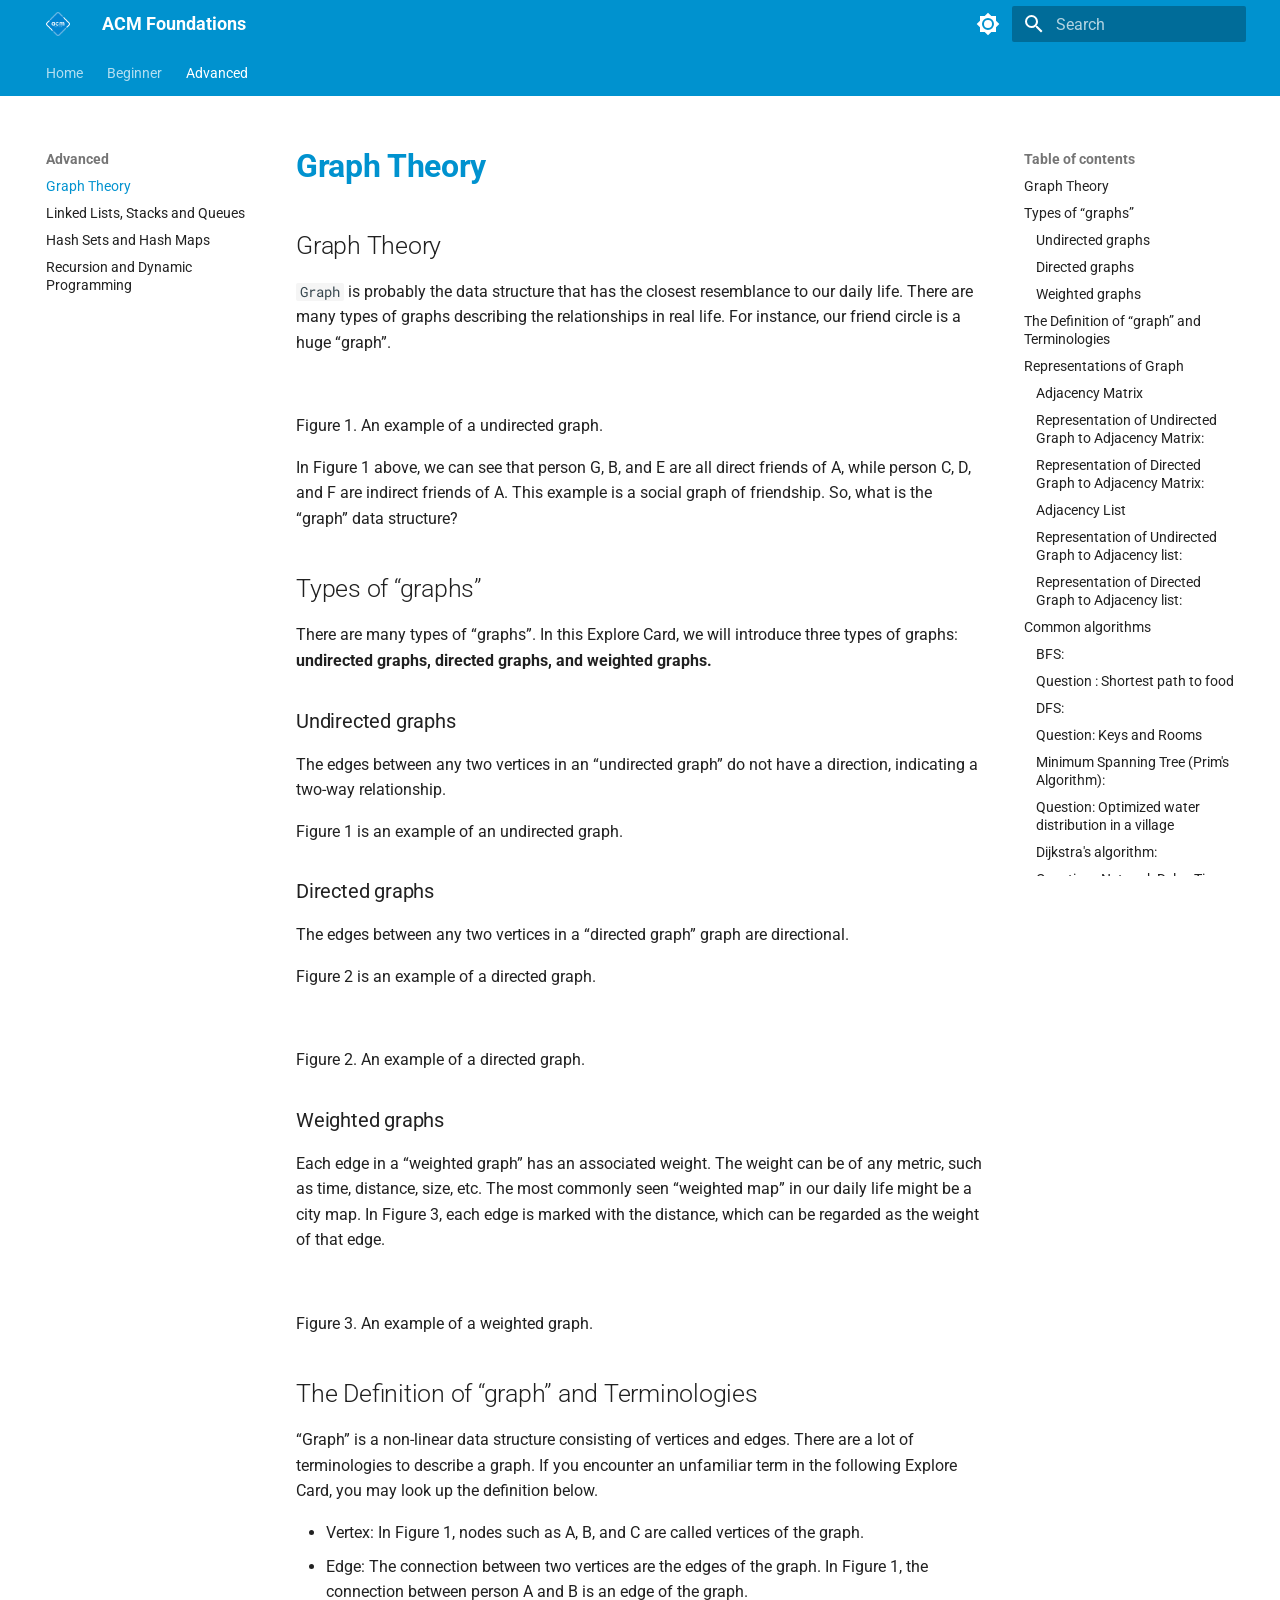
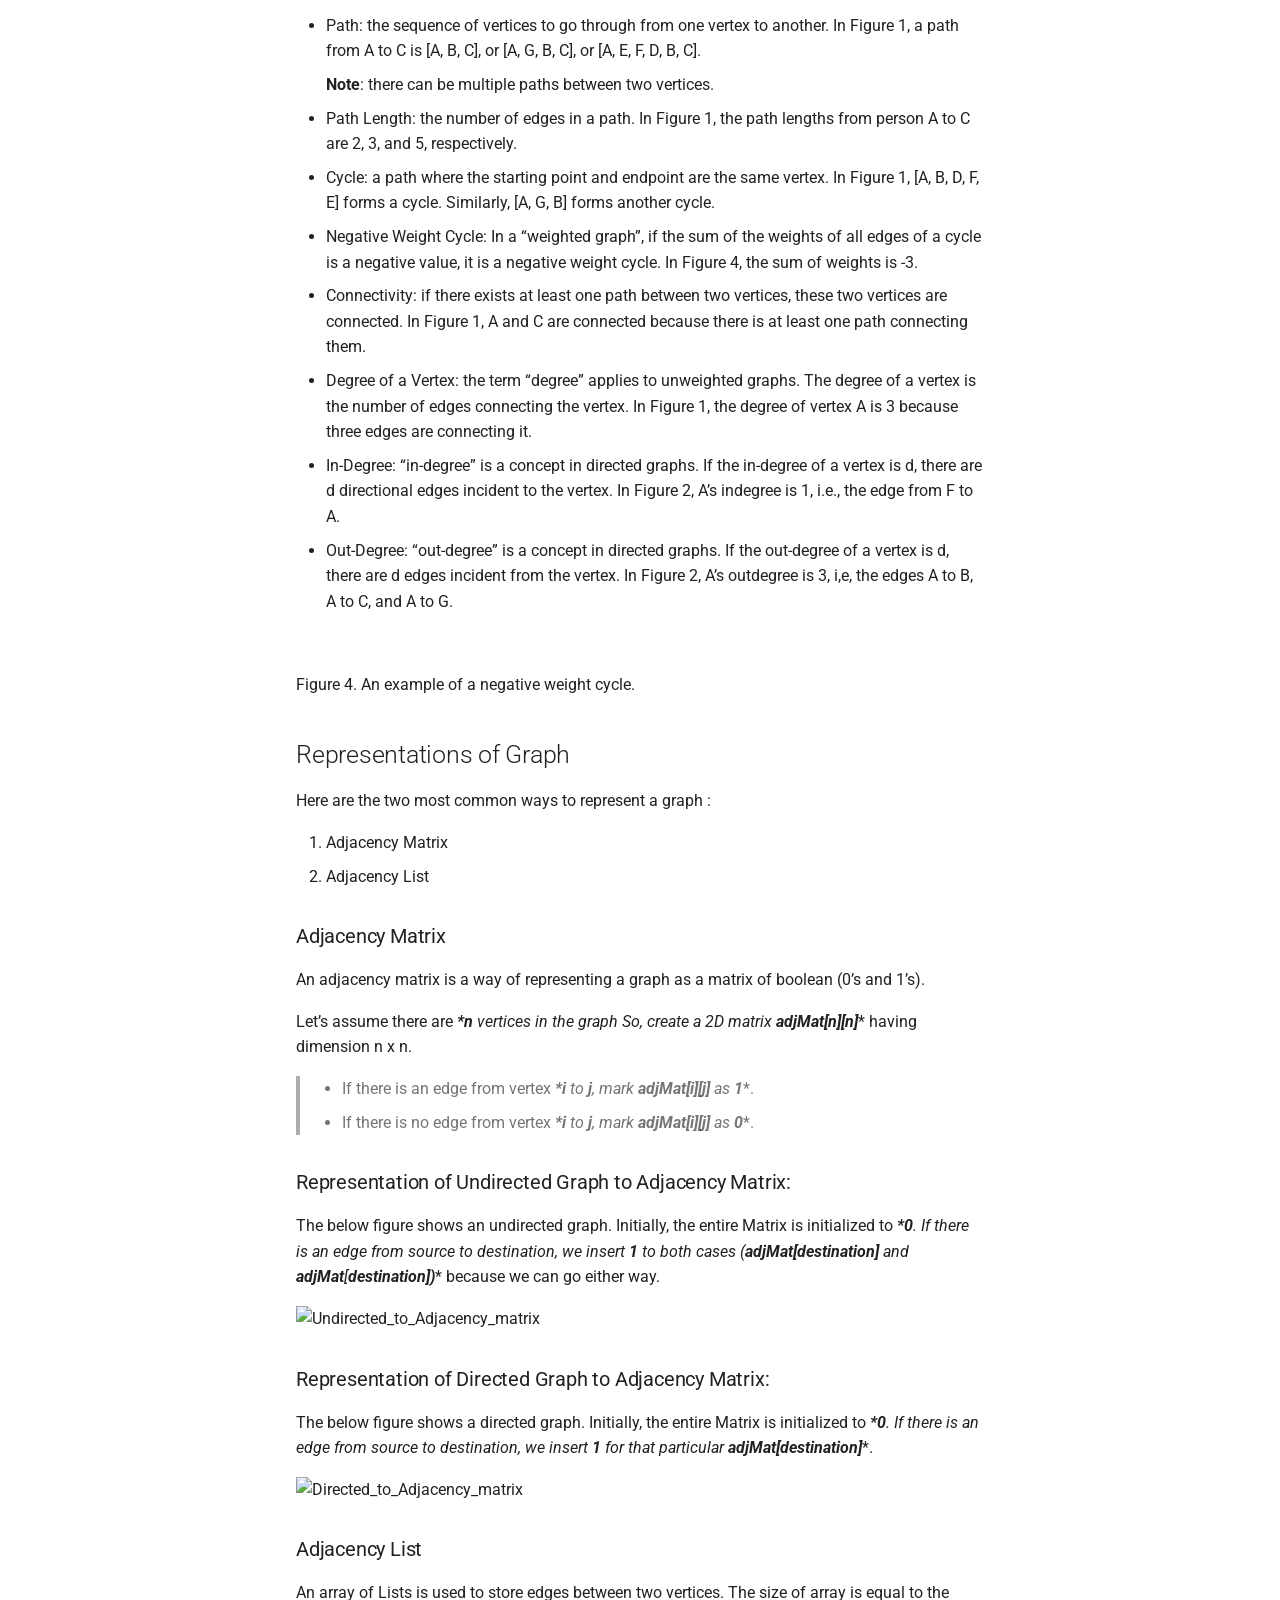
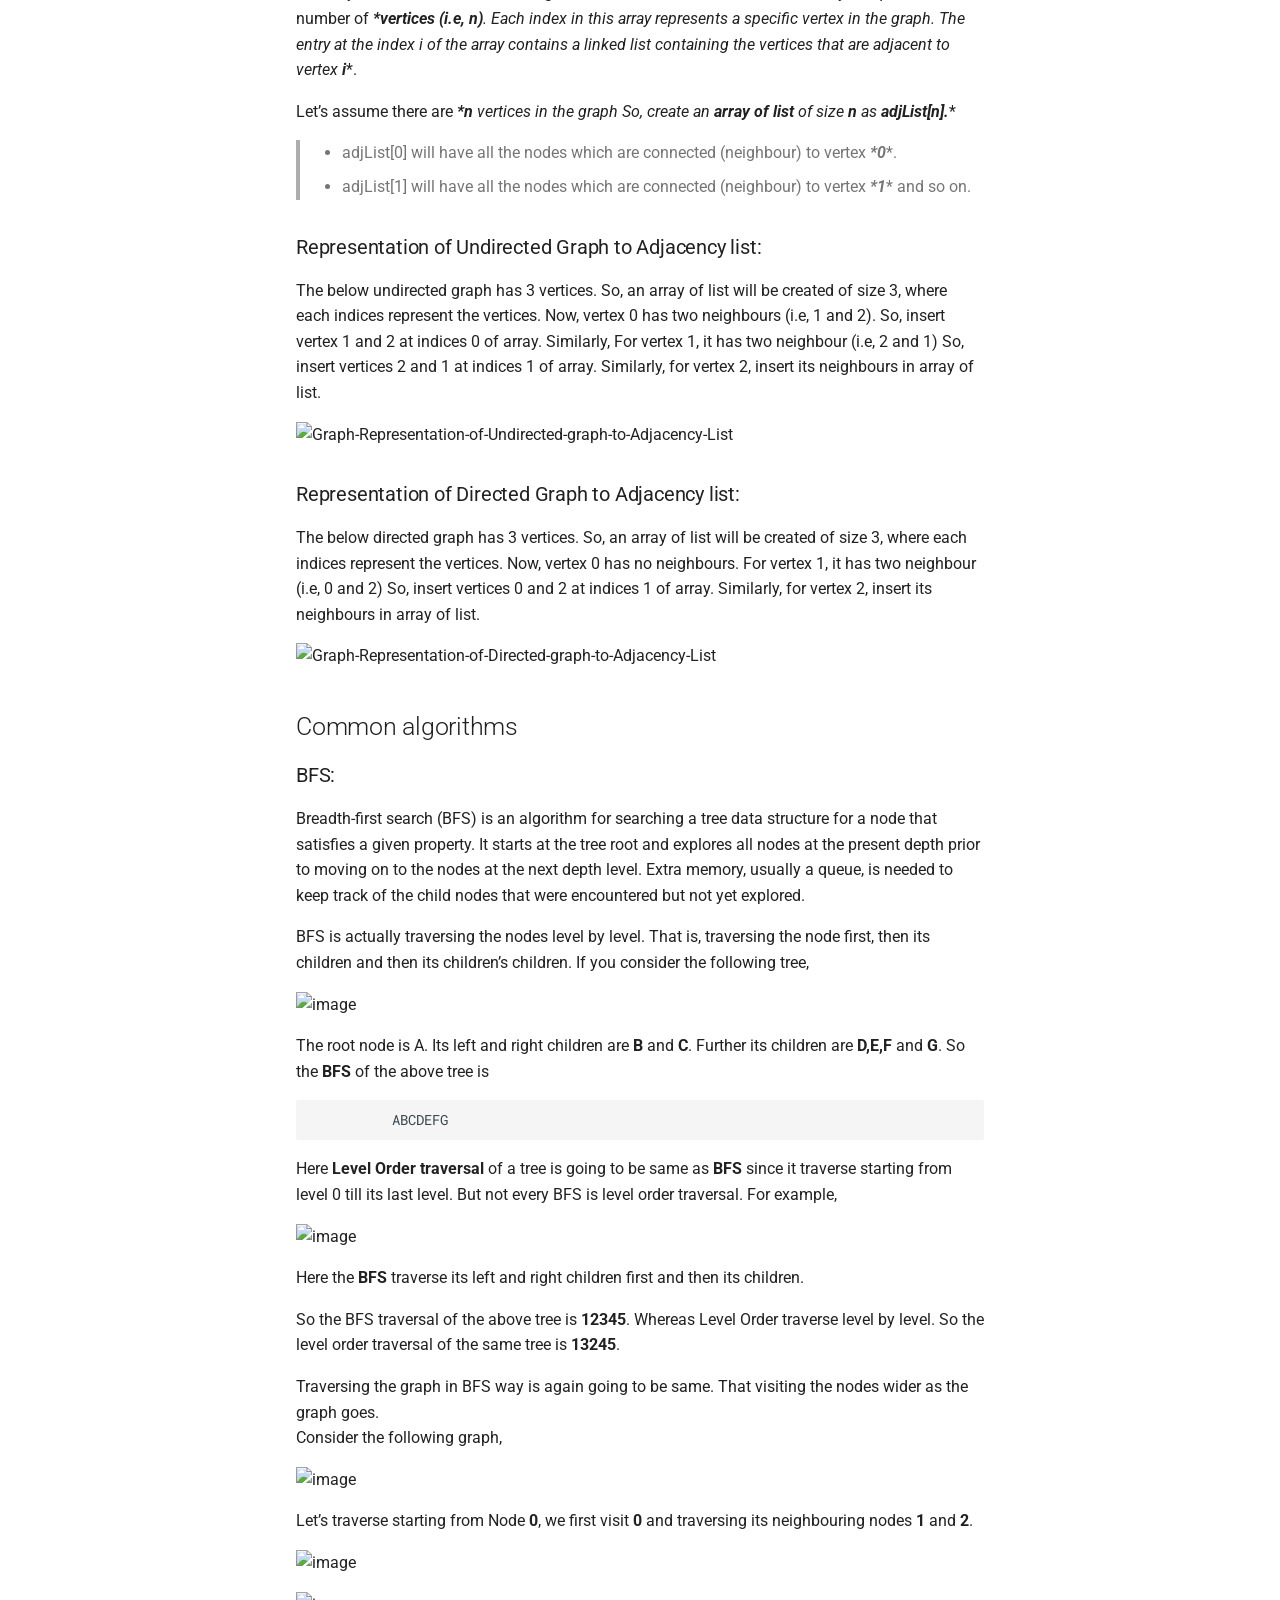
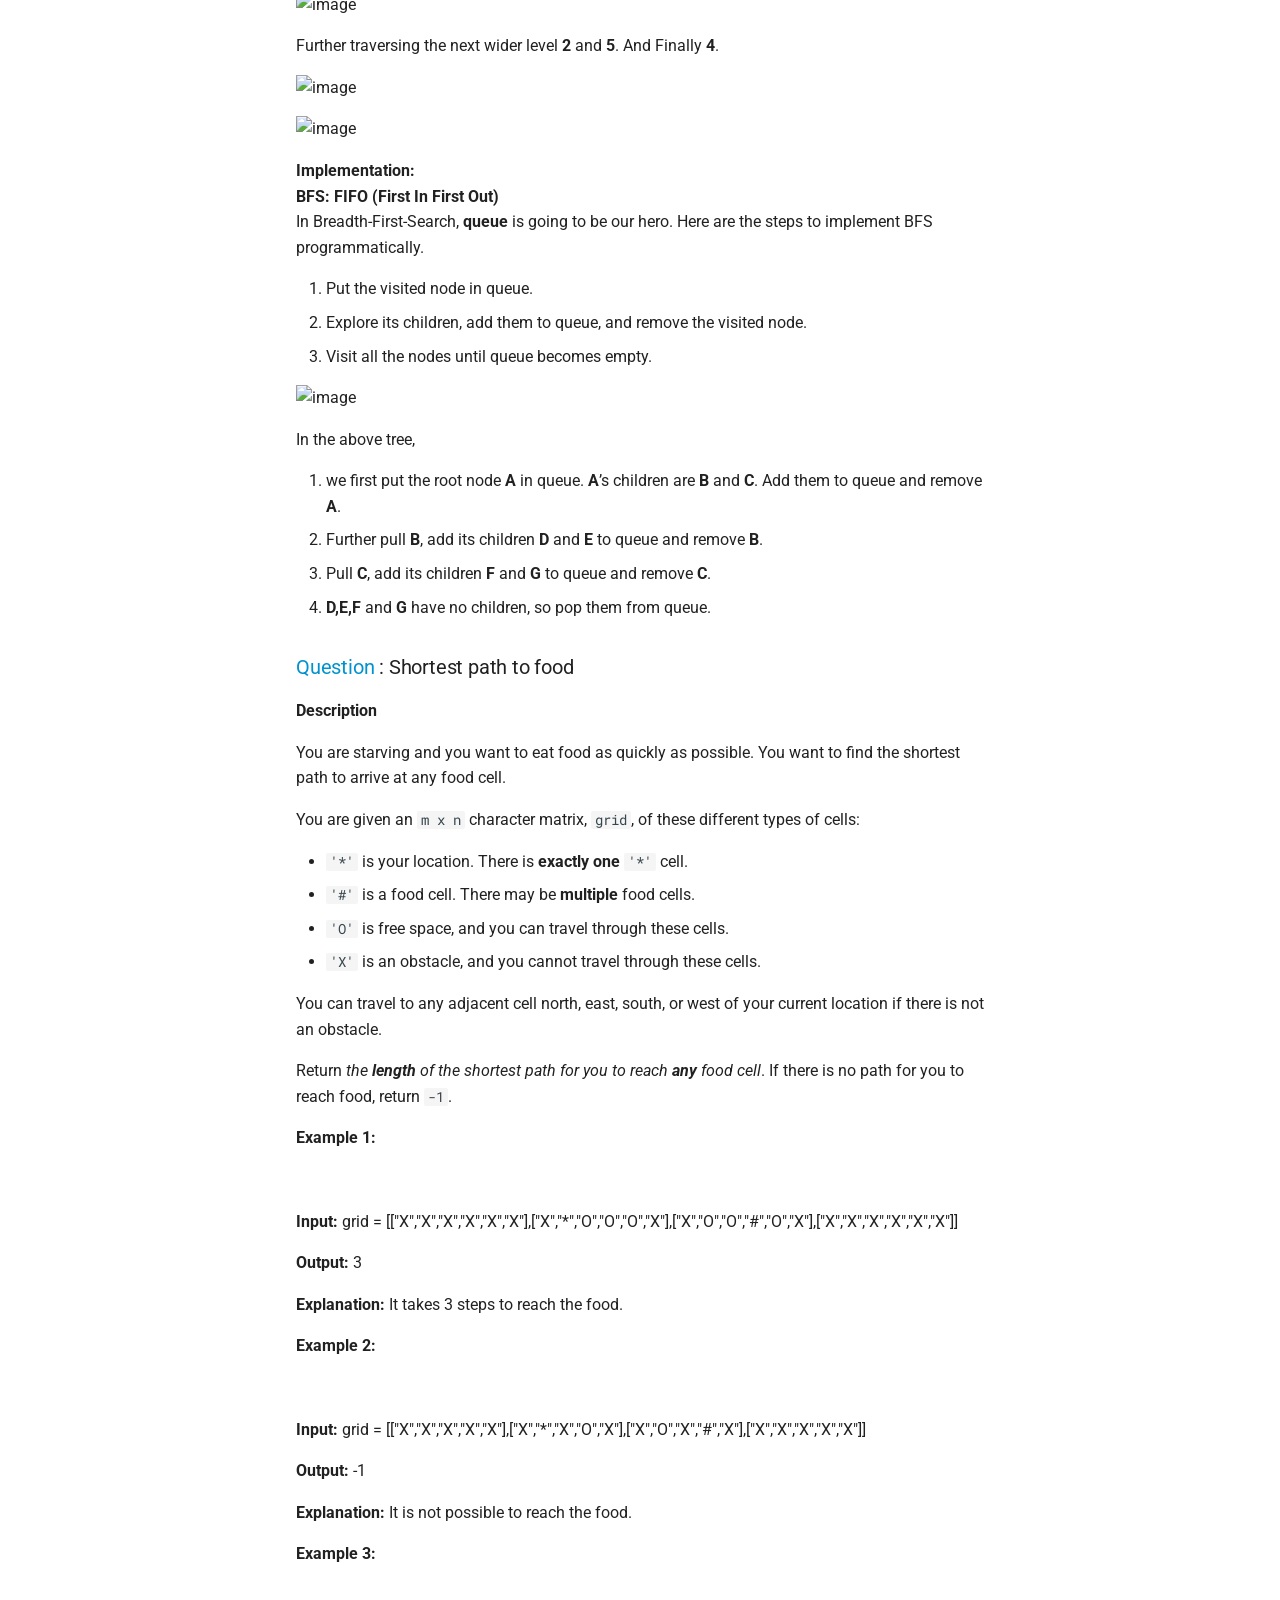
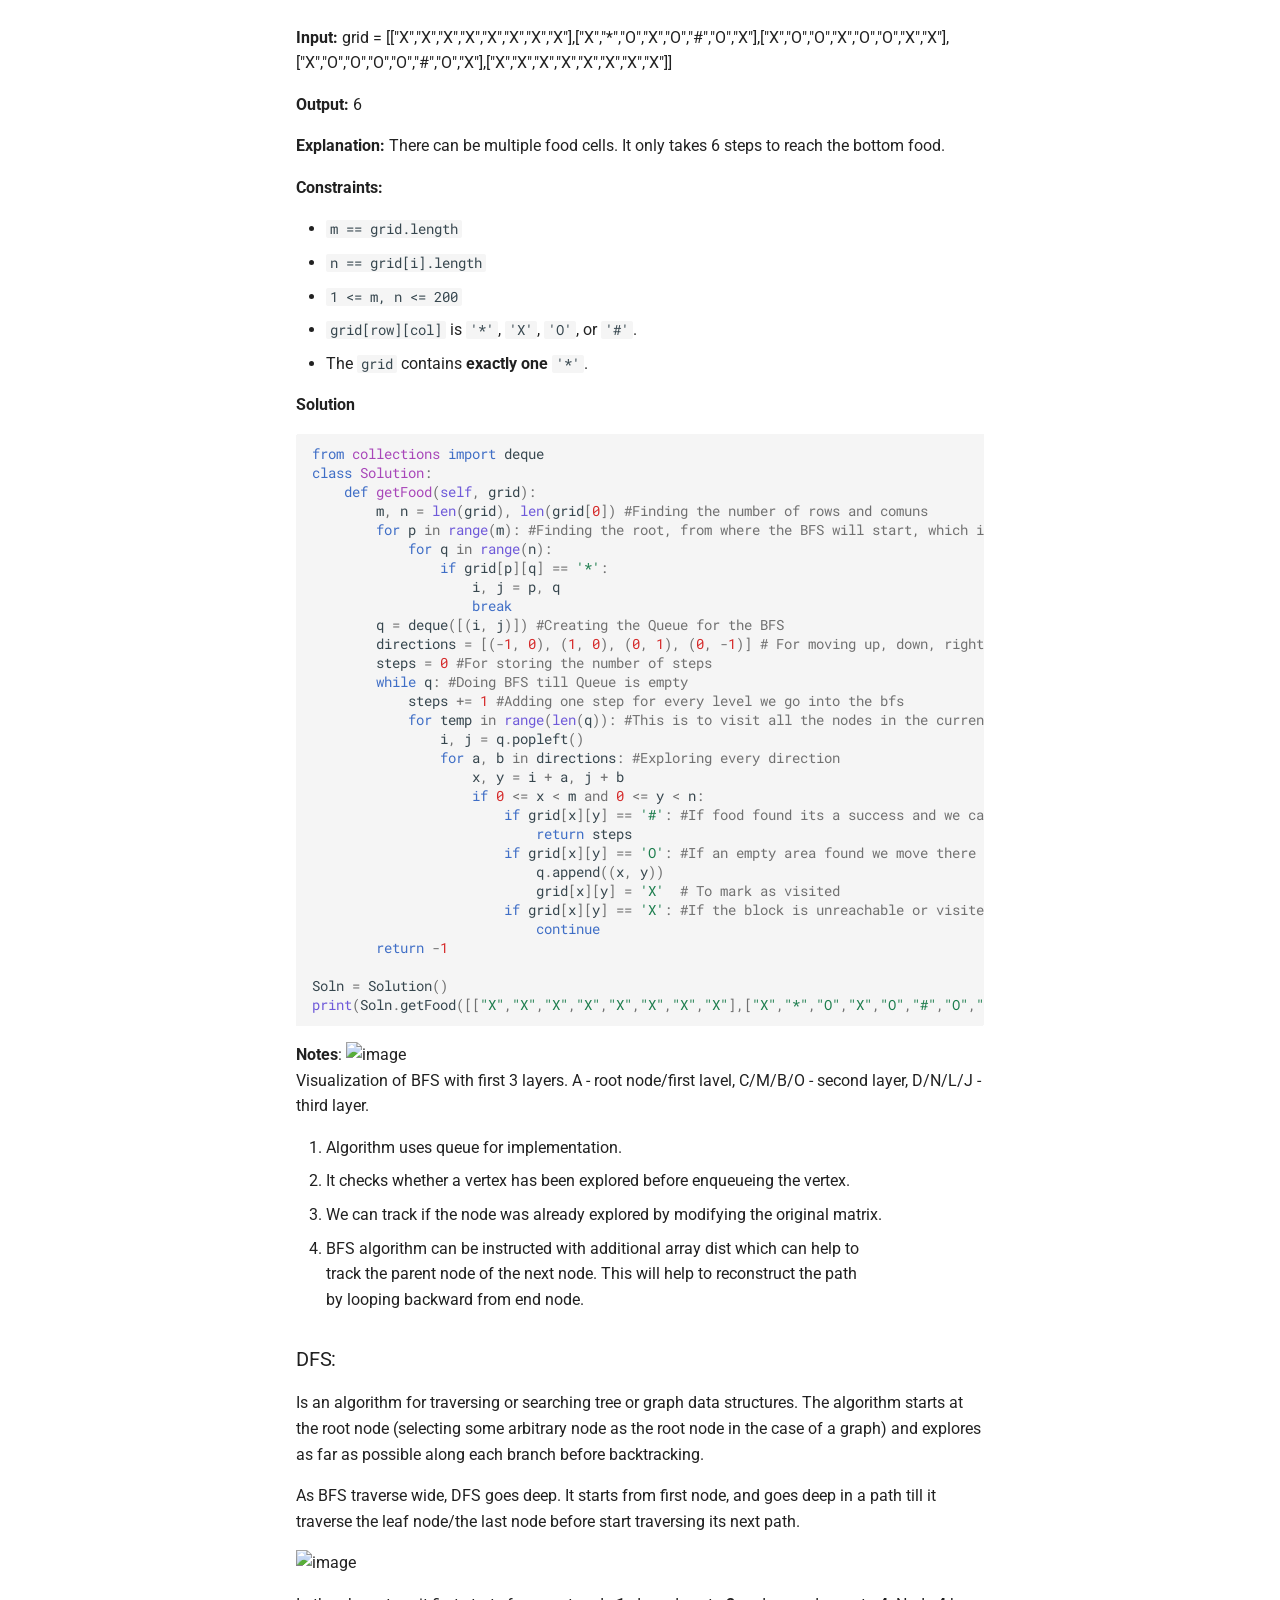
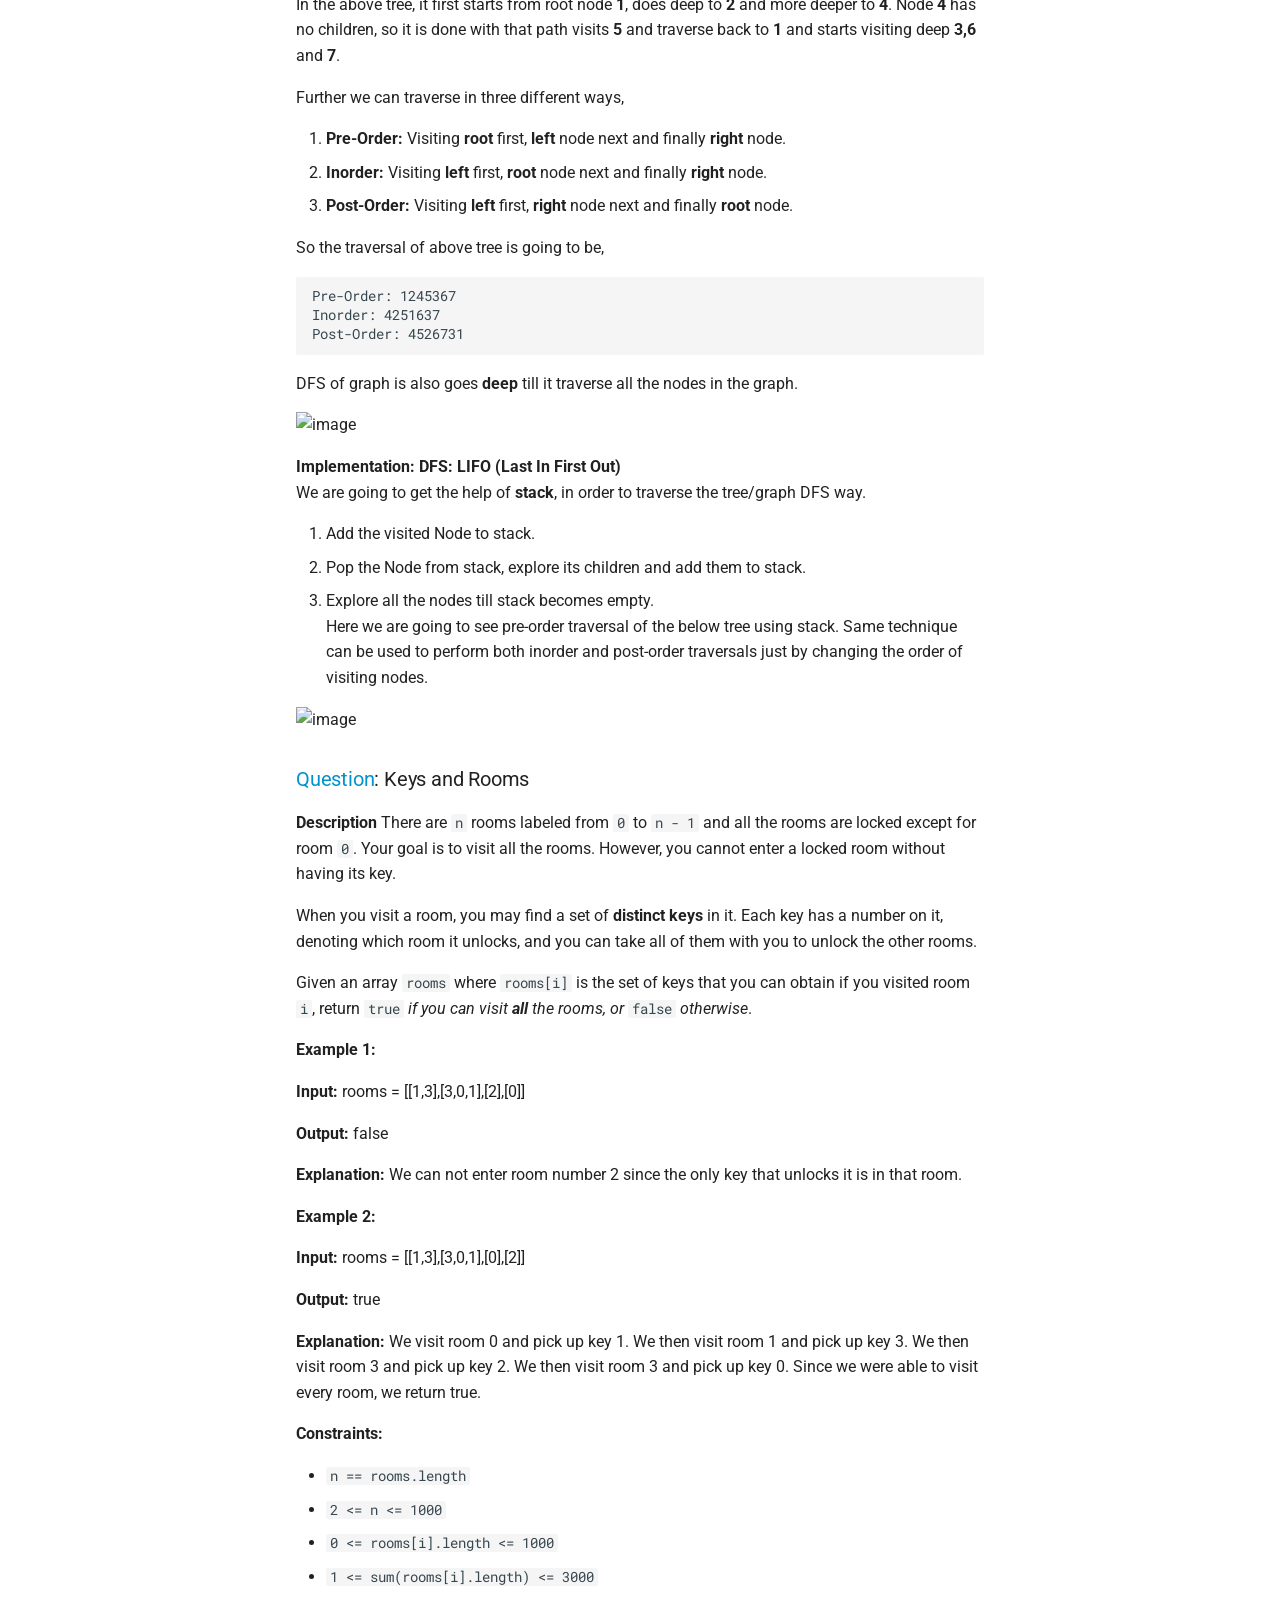
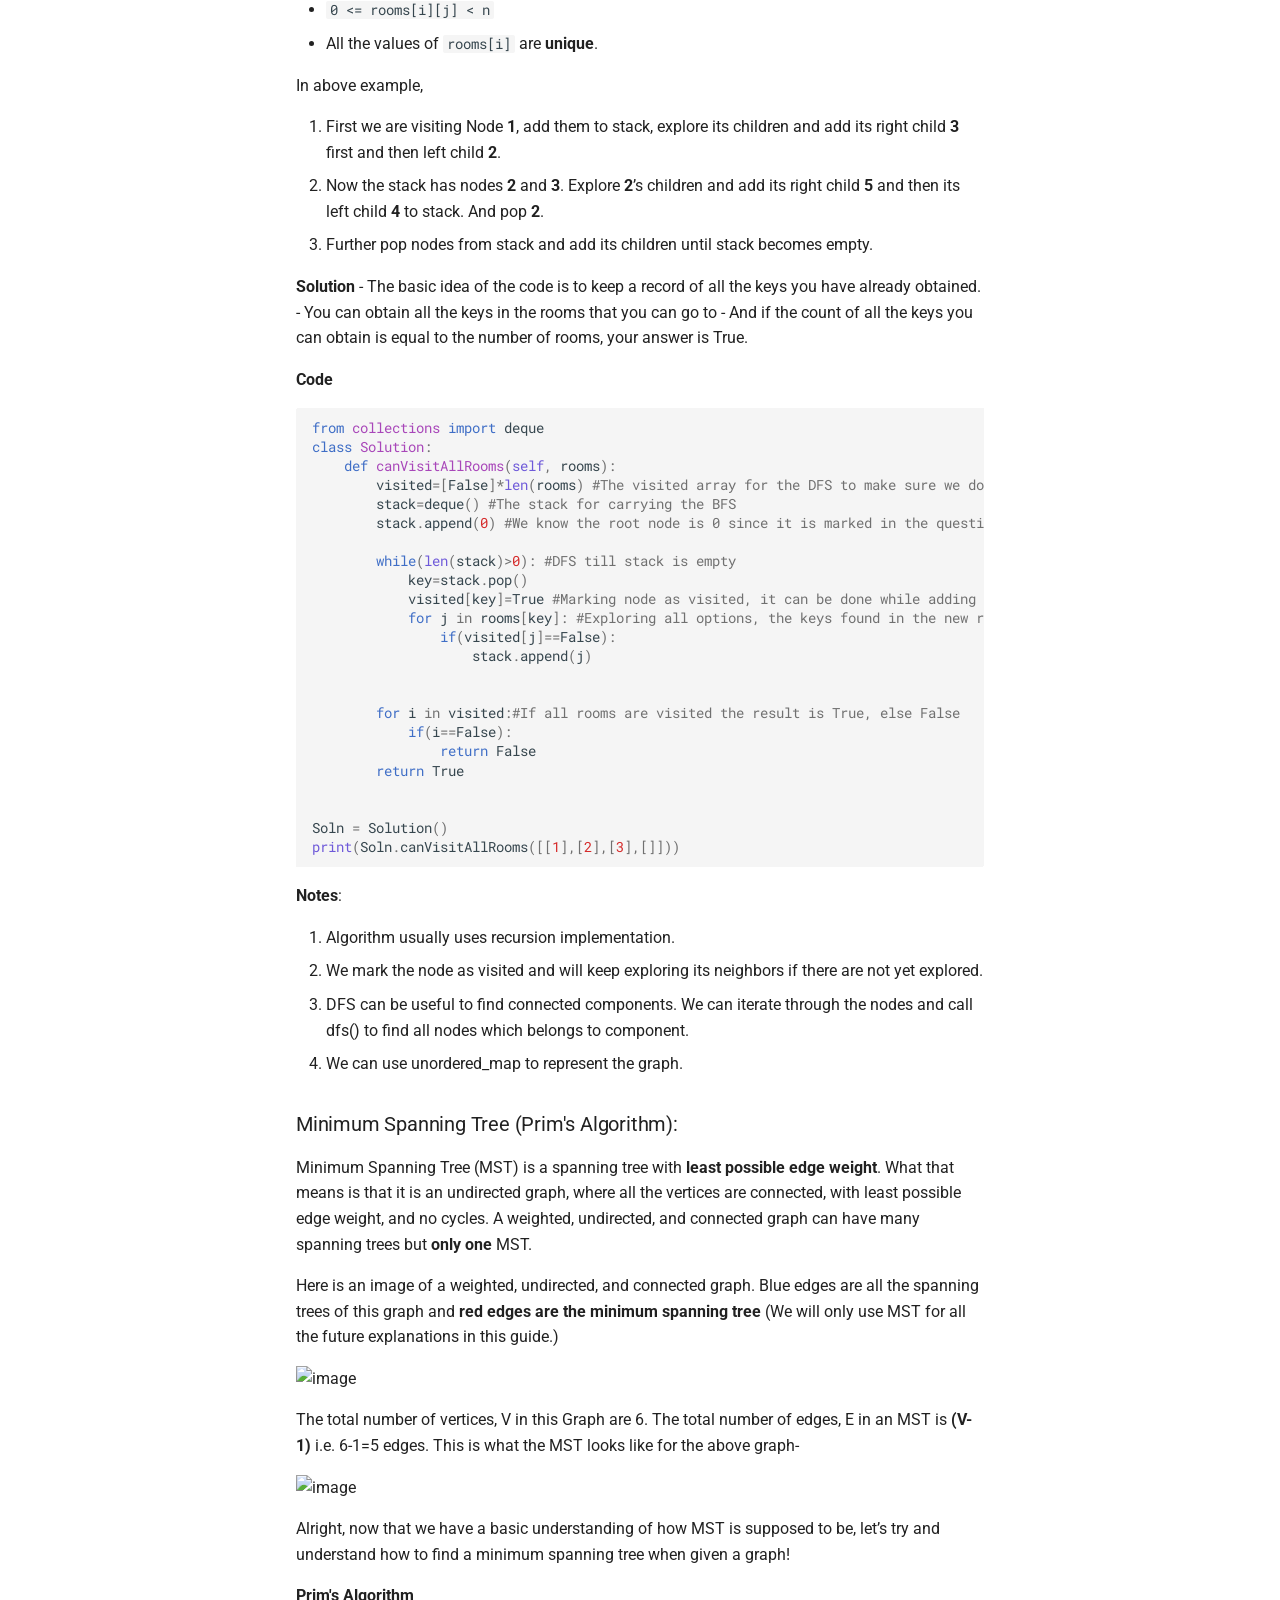
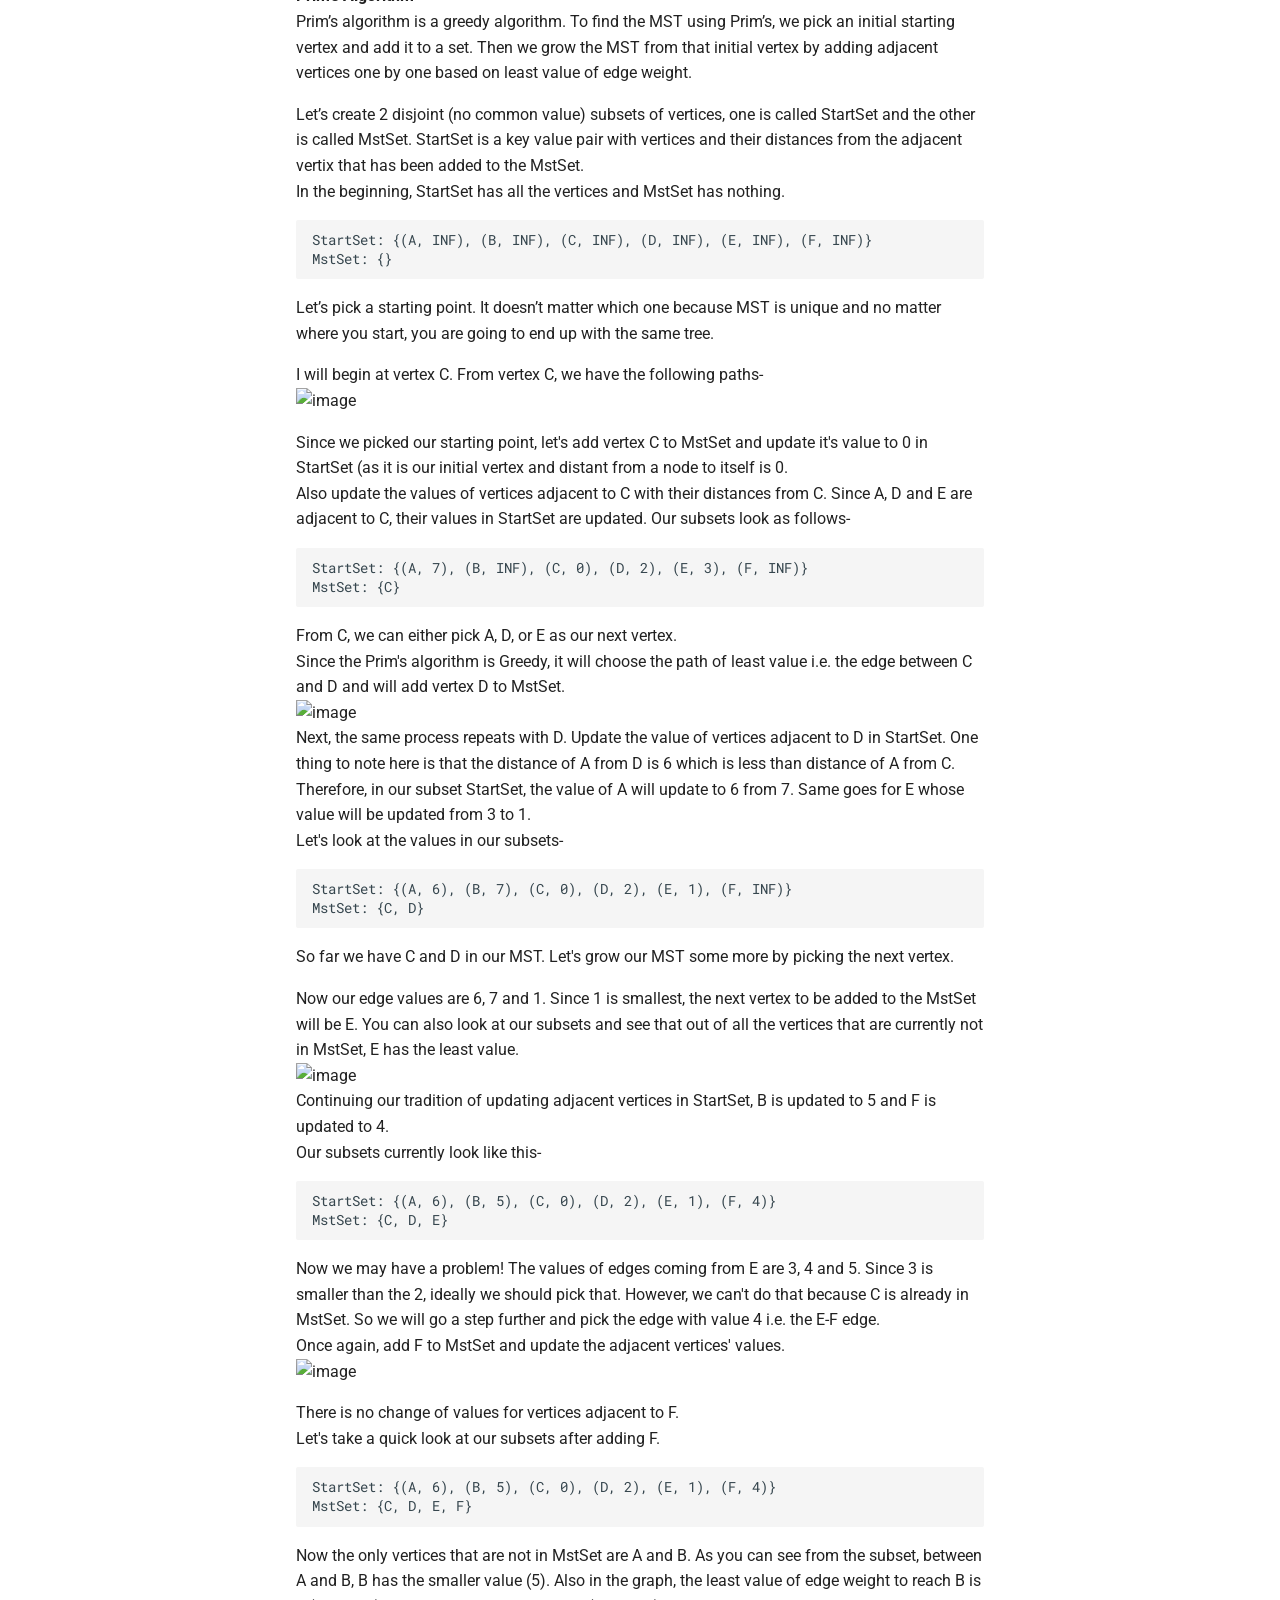
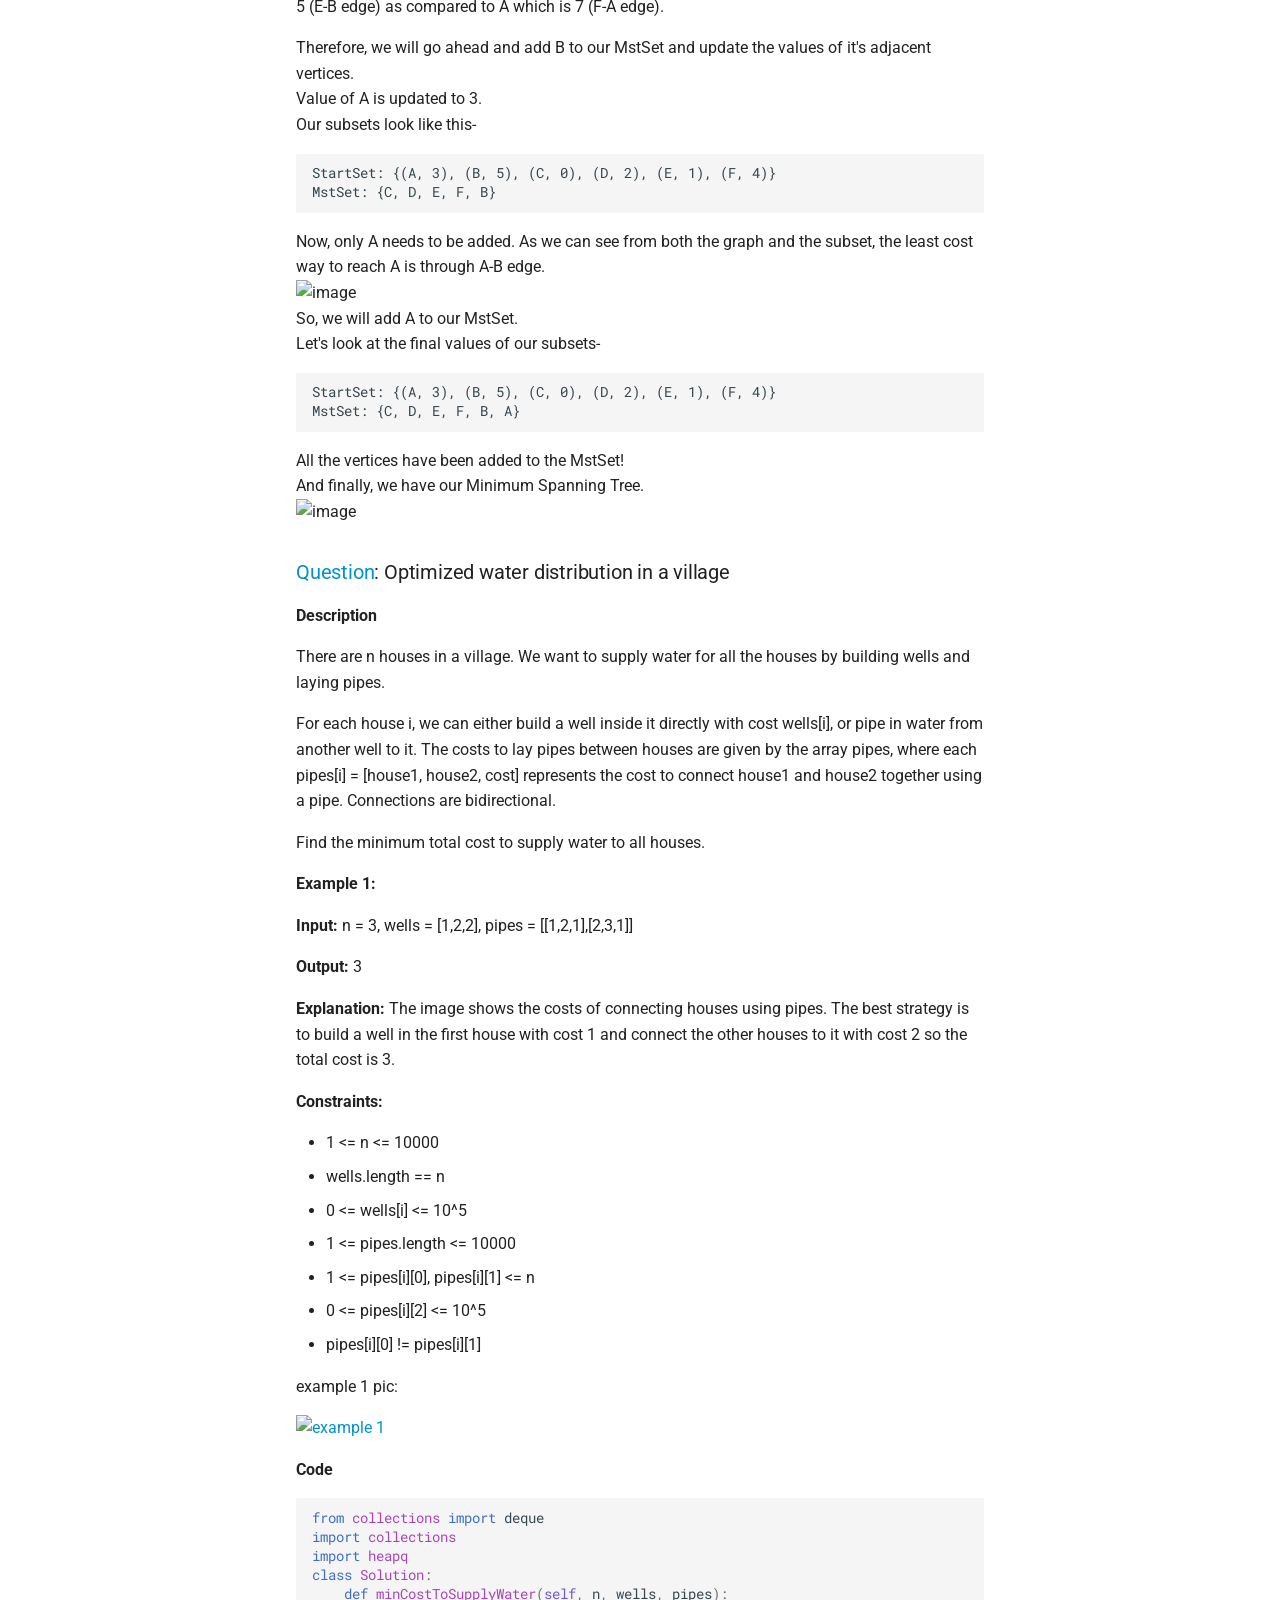
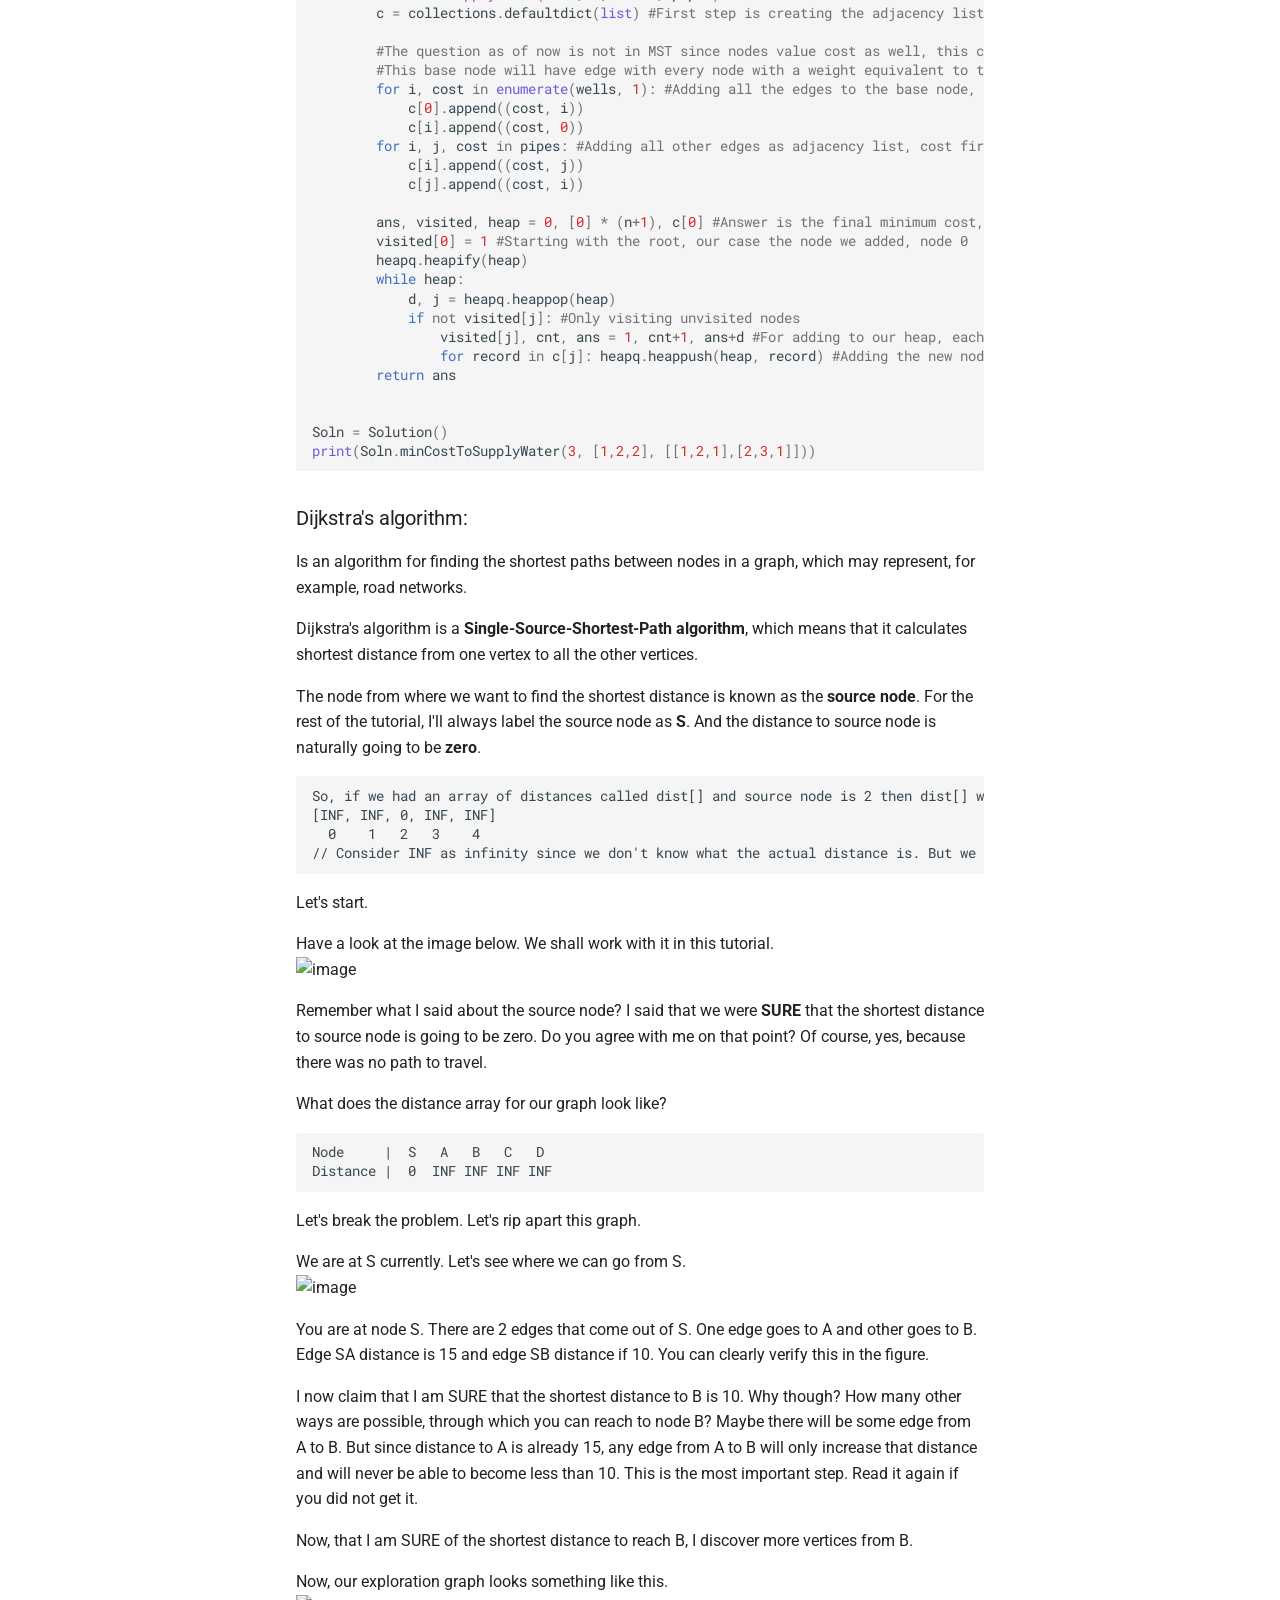
==== commit ff806a66: "Deployed 242208e with MkDocs version: 1.6.0" ====
--- a/Advanced-1/index.html
+++ b/Advanced-1/index.html
@@ -16,7 +16,7 @@
       
       
       <link rel="icon" href="../assets/favicon.ico">
-      <meta name="generator" content="mkdocs-1.5.3, mkdocs-material-9.4.14">
+      <meta name="generator" content="mkdocs-1.6.0, mkdocs-material-9.5.33">
     
     
       
@@ -24,10 +24,10 @@
       
     
     
-      <link rel="stylesheet" href="../assets/stylesheets/main.fad675c6.min.css">
-      
-        
-        <link rel="stylesheet" href="../assets/stylesheets/palette.356b1318.min.css">
+      <link rel="stylesheet" href="../assets/stylesheets/main.3cba04c6.min.css">
+      
+        
+        <link rel="stylesheet" href="../assets/stylesheets/palette.06af60db.min.css">
       
       
 
@@ -67,9 +67,6 @@
     
     <body dir="ltr" data-md-color-scheme="default" data-md-color-primary="indigo" data-md-color-accent="indigo">
   
-    
-    
-      <script>var palette=__md_get("__palette");if(palette&&"object"==typeof palette.color)for(var key of Object.keys(palette.color))document.body.setAttribute("data-md-color-"+key,palette.color[key])</script>
     
     <input class="md-toggle" data-md-toggle="drawer" type="checkbox" id="__drawer" autocomplete="off">
     <input class="md-toggle" data-md-toggle="search" type="checkbox" id="__search" autocomplete="off">
@@ -123,9 +120,9 @@
     
     
     
-    <input class="md-option" data-md-color-media="(prefers-color-scheme: light)" data-md-color-scheme="default" data-md-color-primary="indigo" data-md-color-accent="indigo"  aria-label="Switch to dark mode"  type="radio" name="__palette" id="__palette_1">
-    
-      <label class="md-header__button md-icon" title="Switch to dark mode" for="__palette_2" hidden>
+    <input class="md-option" data-md-color-media="(prefers-color-scheme: light)" data-md-color-scheme="default" data-md-color-primary="indigo" data-md-color-accent="indigo"  aria-label="Switch to dark mode"  type="radio" name="__palette" id="__palette_0">
+    
+      <label class="md-header__button md-icon" title="Switch to dark mode" for="__palette_1" hidden>
         <svg xmlns="http://www.w3.org/2000/svg" viewBox="0 0 24 24"><path d="M12 8a4 4 0 0 0-4 4 4 4 0 0 0 4 4 4 4 0 0 0 4-4 4 4 0 0 0-4-4m0 10a6 6 0 0 1-6-6 6 6 0 0 1 6-6 6 6 0 0 1 6 6 6 6 0 0 1-6 6m8-9.31V4h-4.69L12 .69 8.69 4H4v4.69L.69 12 4 15.31V20h4.69L12 23.31 15.31 20H20v-4.69L23.31 12 20 8.69Z"/></svg>
       </label>
     
@@ -133,15 +130,18 @@
     
     
     
-    <input class="md-option" data-md-color-media="(prefers-color-scheme: dark)" data-md-color-scheme="slate" data-md-color-primary="indigo" data-md-color-accent="indigo"  aria-label="Switch to light mode"  type="radio" name="__palette" id="__palette_2">
-    
-      <label class="md-header__button md-icon" title="Switch to light mode" for="__palette_1" hidden>
+    <input class="md-option" data-md-color-media="(prefers-color-scheme: dark)" data-md-color-scheme="slate" data-md-color-primary="indigo" data-md-color-accent="indigo"  aria-label="Switch to light mode"  type="radio" name="__palette" id="__palette_1">
+    
+      <label class="md-header__button md-icon" title="Switch to light mode" for="__palette_0" hidden>
         <svg xmlns="http://www.w3.org/2000/svg" viewBox="0 0 24 24"><path d="M12 18c-.89 0-1.74-.2-2.5-.55C11.56 16.5 13 14.42 13 12c0-2.42-1.44-4.5-3.5-5.45C10.26 6.2 11.11 6 12 6a6 6 0 0 1 6 6 6 6 0 0 1-6 6m8-9.31V4h-4.69L12 .69 8.69 4H4v4.69L.69 12 4 15.31V20h4.69L12 23.31 15.31 20H20v-4.69L23.31 12 20 8.69Z"/></svg>
       </label>
     
   
 </form>
       
+    
+    
+      <script>var media,input,key,value,palette=__md_get("__palette");if(palette&&palette.color){"(prefers-color-scheme)"===palette.color.media&&(media=matchMedia("(prefers-color-scheme: light)"),input=document.querySelector(media.matches?"[data-md-color-media='(prefers-color-scheme: light)']":"[data-md-color-media='(prefers-color-scheme: dark)']"),palette.color.media=input.getAttribute("data-md-color-media"),palette.color.scheme=input.getAttribute("data-md-color-scheme"),palette.color.primary=input.getAttribute("data-md-color-primary"),palette.color.accent=input.getAttribute("data-md-color-accent"));for([key,value]of Object.entries(palette.color))document.body.setAttribute("data-md-color-"+key,value)}</script>
     
     
     
@@ -170,7 +170,7 @@
       
     </form>
     <div class="md-search__output">
-      <div class="md-search__scrollwrap" data-md-scrollfix>
+      <div class="md-search__scrollwrap" tabindex="0" data-md-scrollfix>
         <div class="md-search-result" data-md-component="search-result">
           <div class="md-search-result__meta">
             Initializing search
@@ -313,20 +313,20 @@
     
     
     
-    
-    
-      
-      
-    
-    <li class="md-nav__item md-nav__item--section md-nav__item--nested">
-      
-        
+      
+      
+        
+      
+    
+    
+    <li class="md-nav__item md-nav__item--nested">
+      
         
         
         <input class="md-nav__toggle md-toggle " type="checkbox" id="__nav_2" >
         
           
-          <label class="md-nav__link" for="__nav_2" id="__nav_2_label" tabindex="">
+          <label class="md-nav__link" for="__nav_2" id="__nav_2_label" tabindex="0">
             
   
   <span class="md-ellipsis">
@@ -446,14 +446,17 @@
     
     
     
-    
-    
-      
-      
+      
+        
+        
+      
+      
+        
+      
+    
     
     <li class="md-nav__item md-nav__item--active md-nav__item--section md-nav__item--nested">
       
-        
         
         
         <input class="md-nav__toggle md-toggle " type="checkbox" id="__nav_3" checked>
@@ -1978,11 +1981,19 @@
 
 
 
+
+
+
+
+
+
+
                 
               </article>
             </div>
           
           
+<script>var target=document.getElementById(location.hash.slice(1));target&&target.name&&(target.checked=target.name.startsWith("__tabbed_"))</script>
         </div>
         
           <button type="button" class="md-top md-icon" data-md-component="top" hidden>
@@ -2017,10 +2028,10 @@
     </div>
     
     
-    <script id="__config" type="application/json">{"base": "..", "features": ["navigation.tabs", "navigation.top", "navigation.sections", "navigation.instant"], "search": "../assets/javascripts/workers/search.f886a092.min.js", "translations": {"clipboard.copied": "Copied to clipboard", "clipboard.copy": "Copy to clipboard", "search.result.more.one": "1 more on this page", "search.result.more.other": "# more on this page", "search.result.none": "No matching documents", "search.result.one": "1 matching document", "search.result.other": "# matching documents", "search.result.placeholder": "Type to start searching", "search.result.term.missing": "Missing", "select.version": "Select version"}}</script>
-    
-    
-      <script src="../assets/javascripts/bundle.cd18aaf1.min.js"></script>
+    <script id="__config" type="application/json">{"base": "..", "features": ["navigation.tabs", "navigation.top", "navigation.sections", "navigation.instant"], "search": "../assets/javascripts/workers/search.b8dbb3d2.min.js", "translations": {"clipboard.copied": "Copied to clipboard", "clipboard.copy": "Copy to clipboard", "search.result.more.one": "1 more on this page", "search.result.more.other": "# more on this page", "search.result.none": "No matching documents", "search.result.one": "1 matching document", "search.result.other": "# matching documents", "search.result.placeholder": "Type to start searching", "search.result.term.missing": "Missing", "select.version": "Select version"}}</script>
+    
+    
+      <script src="../assets/javascripts/bundle.af256bd8.min.js"></script>
       
     
   </body>
--- a/assets/stylesheets/main.3cba04c6.min.css
+++ b/assets/stylesheets/main.3cba04c6.min.css
@@ -0,0 +1 @@
+@charset "UTF-8";html{-webkit-text-size-adjust:none;-moz-text-size-adjust:none;text-size-adjust:none;box-sizing:border-box}*,:after,:before{box-sizing:inherit}@media (prefers-reduced-motion){*,:after,:before{transition:none!important}}body{margin:0}a,button,input,label{-webkit-tap-highlight-color:transparent}a{color:inherit;text-decoration:none}hr{border:0;box-sizing:initial;display:block;height:.05rem;overflow:visible;padding:0}small{font-size:80%}sub,sup{line-height:1em}img{border-style:none}table{border-collapse:initial;border-spacing:0}td,th{font-weight:400;vertical-align:top}button{background:#0000;border:0;font-family:inherit;font-size:inherit;margin:0;padding:0}input{border:0;outline:none}:root{--md-primary-fg-color:#4051b5;--md-primary-fg-color--light:#5d6cc0;--md-primary-fg-color--dark:#303fa1;--md-primary-bg-color:#fff;--md-primary-bg-color--light:#ffffffb3;--md-accent-fg-color:#526cfe;--md-accent-fg-color--transparent:#526cfe1a;--md-accent-bg-color:#fff;--md-accent-bg-color--light:#ffffffb3}[data-md-color-scheme=default]{color-scheme:light}[data-md-color-scheme=default] img[src$="#gh-dark-mode-only"],[data-md-color-scheme=default] img[src$="#only-dark"]{display:none}:root,[data-md-color-scheme=default]{--md-hue:225deg;--md-default-fg-color:#000000de;--md-default-fg-color--light:#0000008a;--md-default-fg-color--lighter:#00000052;--md-default-fg-color--lightest:#00000012;--md-default-bg-color:#fff;--md-default-bg-color--light:#ffffffb3;--md-default-bg-color--lighter:#ffffff4d;--md-default-bg-color--lightest:#ffffff1f;--md-code-fg-color:#36464e;--md-code-bg-color:#f5f5f5;--md-code-hl-color:#4287ff;--md-code-hl-color--light:#4287ff1a;--md-code-hl-number-color:#d52a2a;--md-code-hl-special-color:#db1457;--md-code-hl-function-color:#a846b9;--md-code-hl-constant-color:#6e59d9;--md-code-hl-keyword-color:#3f6ec6;--md-code-hl-string-color:#1c7d4d;--md-code-hl-name-color:var(--md-code-fg-color);--md-code-hl-operator-color:var(--md-default-fg-color--light);--md-code-hl-punctuation-color:var(--md-default-fg-color--light);--md-code-hl-comment-color:var(--md-default-fg-color--light);--md-code-hl-generic-color:var(--md-default-fg-color--light);--md-code-hl-variable-color:var(--md-default-fg-color--light);--md-typeset-color:var(--md-default-fg-color);--md-typeset-a-color:var(--md-primary-fg-color);--md-typeset-del-color:#f5503d26;--md-typeset-ins-color:#0bd57026;--md-typeset-kbd-color:#fafafa;--md-typeset-kbd-accent-color:#fff;--md-typeset-kbd-border-color:#b8b8b8;--md-typeset-mark-color:#ffff0080;--md-typeset-table-color:#0000001f;--md-typeset-table-color--light:rgba(0,0,0,.035);--md-admonition-fg-color:var(--md-default-fg-color);--md-admonition-bg-color:var(--md-default-bg-color);--md-warning-fg-color:#000000de;--md-warning-bg-color:#ff9;--md-footer-fg-color:#fff;--md-footer-fg-color--light:#ffffffb3;--md-footer-fg-color--lighter:#ffffff73;--md-footer-bg-color:#000000de;--md-footer-bg-color--dark:#00000052;--md-shadow-z1:0 0.2rem 0.5rem #0000000d,0 0 0.05rem #0000001a;--md-shadow-z2:0 0.2rem 0.5rem #0000001a,0 0 0.05rem #00000040;--md-shadow-z3:0 0.2rem 0.5rem #0003,0 0 0.05rem #00000059}.md-icon svg{fill:currentcolor;display:block;height:1.2rem;width:1.2rem}body{-webkit-font-smoothing:antialiased;-moz-osx-font-smoothing:grayscale;--md-text-font-family:var(--md-text-font,_),-apple-system,BlinkMacSystemFont,Helvetica,Arial,sans-serif;--md-code-font-family:var(--md-code-font,_),SFMono-Regular,Consolas,Menlo,monospace}aside,body,input{font-feature-settings:"kern","liga";color:var(--md-typeset-color);font-family:var(--md-text-font-family)}code,kbd,pre{font-feature-settings:"kern";font-family:var(--md-code-font-family)}:root{--md-typeset-table-sort-icon:url('data:image/svg+xml;charset=utf-8,<svg xmlns="http://www.w3.org/2000/svg" viewBox="0 0 24 24"><path d="m18 21-4-4h3V7h-3l4-4 4 4h-3v10h3M2 19v-2h10v2M2 13v-2h7v2M2 7V5h4v2H2Z"/></svg>');--md-typeset-table-sort-icon--asc:url('data:image/svg+xml;charset=utf-8,<svg xmlns="http://www.w3.org/2000/svg" viewBox="0 0 24 24"><path d="M19 17h3l-4 4-4-4h3V3h2M2 17h10v2H2M6 5v2H2V5m0 6h7v2H2v-2Z"/></svg>');--md-typeset-table-sort-icon--desc:url('data:image/svg+xml;charset=utf-8,<svg xmlns="http://www.w3.org/2000/svg" viewBox="0 0 24 24"><path d="M19 7h3l-4-4-4 4h3v14h2M2 17h10v2H2M6 5v2H2V5m0 6h7v2H2v-2Z"/></svg>')}.md-typeset{-webkit-print-color-adjust:exact;color-adjust:exact;font-size:.8rem;line-height:1.6}@media print{.md-typeset{font-size:.68rem}}.md-typeset blockquote,.md-typeset dl,.md-typeset figure,.md-typeset ol,.md-typeset pre,.md-typeset ul{margin-bottom:1em;margin-top:1em}.md-typeset h1{color:var(--md-default-fg-color--light);font-size:2em;line-height:1.3;margin:0 0 1.25em}.md-typeset h1,.md-typeset h2{font-weight:300;letter-spacing:-.01em}.md-typeset h2{font-size:1.5625em;line-height:1.4;margin:1.6em 0 .64em}.md-typeset h3{font-size:1.25em;font-weight:400;letter-spacing:-.01em;line-height:1.5;margin:1.6em 0 .8em}.md-typeset h2+h3{margin-top:.8em}.md-typeset h4{font-weight:700;letter-spacing:-.01em;margin:1em 0}.md-typeset h5,.md-typeset h6{color:var(--md-default-fg-color--light);font-size:.8em;font-weight:700;letter-spacing:-.01em;margin:1.25em 0}.md-typeset h5{text-transform:uppercase}.md-typeset hr{border-bottom:.05rem solid var(--md-default-fg-color--lightest);display:flow-root;margin:1.5em 0}.md-typeset a{color:var(--md-typeset-a-color);word-break:break-word}.md-typeset a,.md-typeset a:before{transition:color 125ms}.md-typeset a:focus,.md-typeset a:hover{color:var(--md-accent-fg-color)}.md-typeset a:focus code,.md-typeset a:hover code{background-color:var(--md-accent-fg-color--transparent)}.md-typeset a code{color:currentcolor;transition:background-color 125ms}.md-typeset a.focus-visible{outline-color:var(--md-accent-fg-color);outline-offset:.2rem}.md-typeset code,.md-typeset kbd,.md-typeset pre{color:var(--md-code-fg-color);direction:ltr;font-variant-ligatures:none}@media print{.md-typeset code,.md-typeset kbd,.md-typeset pre{white-space:pre-wrap}}.md-typeset code{background-color:var(--md-code-bg-color);border-radius:.1rem;-webkit-box-decoration-break:clone;box-decoration-break:clone;font-size:.85em;padding:0 .2941176471em;word-break:break-word}.md-typeset code:not(.focus-visible){-webkit-tap-highlight-color:transparent;outline:none}.md-typeset pre{display:flow-root;line-height:1.4;position:relative}.md-typeset pre>code{-webkit-box-decoration-break:slice;box-decoration-break:slice;box-shadow:none;display:block;margin:0;outline-color:var(--md-accent-fg-color);overflow:auto;padding:.7720588235em 1.1764705882em;scrollbar-color:var(--md-default-fg-color--lighter) #0000;scrollbar-width:thin;touch-action:auto;word-break:normal}.md-typeset pre>code:hover{scrollbar-color:var(--md-accent-fg-color) #0000}.md-typeset pre>code::-webkit-scrollbar{height:.2rem;width:.2rem}.md-typeset pre>code::-webkit-scrollbar-thumb{background-color:var(--md-default-fg-color--lighter)}.md-typeset pre>code::-webkit-scrollbar-thumb:hover{background-color:var(--md-accent-fg-color)}.md-typeset kbd{background-color:var(--md-typeset-kbd-color);border-radius:.1rem;box-shadow:0 .1rem 0 .05rem var(--md-typeset-kbd-border-color),0 .1rem 0 var(--md-typeset-kbd-border-color),0 -.1rem .2rem var(--md-typeset-kbd-accent-color) inset;color:var(--md-default-fg-color);display:inline-block;font-size:.75em;padding:0 .6666666667em;vertical-align:text-top;word-break:break-word}.md-typeset mark{background-color:var(--md-typeset-mark-color);-webkit-box-decoration-break:clone;box-decoration-break:clone;color:inherit;word-break:break-word}.md-typeset abbr{border-bottom:.05rem dotted var(--md-default-fg-color--light);cursor:help;text-decoration:none}.md-typeset small{opacity:.75}[dir=ltr] .md-typeset sub,[dir=ltr] .md-typeset sup{margin-left:.078125em}[dir=rtl] .md-typeset sub,[dir=rtl] .md-typeset sup{margin-right:.078125em}[dir=ltr] .md-typeset blockquote{padding-left:.6rem}[dir=rtl] .md-typeset blockquote{padding-right:.6rem}[dir=ltr] .md-typeset blockquote{border-left:.2rem solid var(--md-default-fg-color--lighter)}[dir=rtl] .md-typeset blockquote{border-right:.2rem solid var(--md-default-fg-color--lighter)}.md-typeset blockquote{color:var(--md-default-fg-color--light);margin-left:0;margin-right:0}.md-typeset ul{list-style-type:disc}[dir=ltr] .md-typeset ol,[dir=ltr] .md-typeset ul{margin-left:.625em}[dir=rtl] .md-typeset ol,[dir=rtl] .md-typeset ul{margin-right:.625em}.md-typeset ol,.md-typeset ul{padding:0}.md-typeset ol:not([hidden]),.md-typeset ul:not([hidden]){display:flow-root}.md-typeset ol ol,.md-typeset ul ol{list-style-type:lower-alpha}.md-typeset ol ol ol,.md-typeset ul ol ol{list-style-type:lower-roman}[dir=ltr] .md-typeset ol li,[dir=ltr] .md-typeset ul li{margin-left:1.25em}[dir=rtl] .md-typeset ol li,[dir=rtl] .md-typeset ul li{margin-right:1.25em}.md-typeset ol li,.md-typeset ul li{margin-bottom:.5em}.md-typeset ol li blockquote,.md-typeset ol li p,.md-typeset ul li blockquote,.md-typeset ul li p{margin:.5em 0}.md-typeset ol li:last-child,.md-typeset ul li:last-child{margin-bottom:0}[dir=ltr] .md-typeset ol li ol,[dir=ltr] .md-typeset ol li ul,[dir=ltr] .md-typeset ul li ol,[dir=ltr] .md-typeset ul li ul{margin-left:.625em}[dir=rtl] .md-typeset ol li ol,[dir=rtl] .md-typeset ol li ul,[dir=rtl] .md-typeset ul li ol,[dir=rtl] .md-typeset ul li ul{margin-right:.625em}.md-typeset ol li ol,.md-typeset ol li ul,.md-typeset ul li ol,.md-typeset ul li ul{margin-bottom:.5em;margin-top:.5em}[dir=ltr] .md-typeset dd{margin-left:1.875em}[dir=rtl] .md-typeset dd{margin-right:1.875em}.md-typeset dd{margin-bottom:1.5em;margin-top:1em}.md-typeset img,.md-typeset svg,.md-typeset video{height:auto;max-width:100%}.md-typeset img[align=left]{margin:1em 1em 1em 0}.md-typeset img[align=right]{margin:1em 0 1em 1em}.md-typeset img[align]:only-child{margin-top:0}.md-typeset figure{display:flow-root;margin:1em auto;max-width:100%;text-align:center;width:-moz-fit-content;width:fit-content}.md-typeset figure img{display:block;margin:0 auto}.md-typeset figcaption{font-style:italic;margin:1em auto;max-width:24rem}.md-typeset iframe{max-width:100%}.md-typeset table:not([class]){background-color:var(--md-default-bg-color);border:.05rem solid var(--md-typeset-table-color);border-radius:.1rem;display:inline-block;font-size:.64rem;max-width:100%;overflow:auto;touch-action:auto}@media print{.md-typeset table:not([class]){display:table}}.md-typeset table:not([class])+*{margin-top:1.5em}.md-typeset table:not([class]) td>:first-child,.md-typeset table:not([class]) th>:first-child{margin-top:0}.md-typeset table:not([class]) td>:last-child,.md-typeset table:not([class]) th>:last-child{margin-bottom:0}.md-typeset table:not([class]) td:not([align]),.md-typeset table:not([class]) th:not([align]){text-align:left}[dir=rtl] .md-typeset table:not([class]) td:not([align]),[dir=rtl] .md-typeset table:not([class]) th:not([align]){text-align:right}.md-typeset table:not([class]) th{font-weight:700;min-width:5rem;padding:.9375em 1.25em;vertical-align:top}.md-typeset table:not([class]) td{border-top:.05rem solid var(--md-typeset-table-color);padding:.9375em 1.25em;vertical-align:top}.md-typeset table:not([class]) tbody tr{transition:background-color 125ms}.md-typeset table:not([class]) tbody tr:hover{background-color:var(--md-typeset-table-color--light);box-shadow:0 .05rem 0 var(--md-default-bg-color) inset}.md-typeset table:not([class]) a{word-break:normal}.md-typeset table th[role=columnheader]{cursor:pointer}[dir=ltr] .md-typeset table th[role=columnheader]:after{margin-left:.5em}[dir=rtl] .md-typeset table th[role=columnheader]:after{margin-right:.5em}.md-typeset table th[role=columnheader]:after{content:"";display:inline-block;height:1.2em;-webkit-mask-image:var(--md-typeset-table-sort-icon);mask-image:var(--md-typeset-table-sort-icon);-webkit-mask-repeat:no-repeat;mask-repeat:no-repeat;-webkit-mask-size:contain;mask-size:contain;transition:background-color 125ms;vertical-align:text-bottom;width:1.2em}.md-typeset table th[role=columnheader]:hover:after{background-color:var(--md-default-fg-color--lighter)}.md-typeset table th[role=columnheader][aria-sort=ascending]:after{background-color:var(--md-default-fg-color--light);-webkit-mask-image:var(--md-typeset-table-sort-icon--asc);mask-image:var(--md-typeset-table-sort-icon--asc)}.md-typeset table th[role=columnheader][aria-sort=descending]:after{background-color:var(--md-default-fg-color--light);-webkit-mask-image:var(--md-typeset-table-sort-icon--desc);mask-image:var(--md-typeset-table-sort-icon--desc)}.md-typeset__scrollwrap{margin:1em -.8rem;overflow-x:auto;touch-action:auto}.md-typeset__table{display:inline-block;margin-bottom:.5em;padding:0 .8rem}@media print{.md-typeset__table{display:block}}html .md-typeset__table table{display:table;margin:0;overflow:hidden;width:100%}@media screen and (max-width:44.984375em){.md-content__inner>pre{margin:1em -.8rem}.md-content__inner>pre code{border-radius:0}}.md-typeset .md-author{border-radius:100%;display:block;flex-shrink:0;height:1.6rem;overflow:hidden;position:relative;transition:color 125ms,transform 125ms;width:1.6rem}.md-typeset .md-author img{display:block}.md-typeset .md-author--more{background:var(--md-default-fg-color--lightest);color:var(--md-default-fg-color--lighter);font-size:.6rem;font-weight:700;line-height:1.6rem;text-align:center}.md-typeset .md-author--long{height:2.4rem;width:2.4rem}.md-typeset a.md-author{transform:scale(1)}.md-typeset a.md-author img{border-radius:100%;filter:grayscale(100%) opacity(75%);transition:filter 125ms}.md-typeset a.md-author:focus,.md-typeset a.md-author:hover{transform:scale(1.1);z-index:1}.md-typeset a.md-author:focus img,.md-typeset a.md-author:hover img{filter:grayscale(0)}.md-banner{background-color:var(--md-footer-bg-color);color:var(--md-footer-fg-color);overflow:auto}@media print{.md-banner{display:none}}.md-banner--warning{background-color:var(--md-warning-bg-color);color:var(--md-warning-fg-color)}.md-banner__inner{font-size:.7rem;margin:.6rem auto;padding:0 .8rem}[dir=ltr] .md-banner__button{float:right}[dir=rtl] .md-banner__button{float:left}.md-banner__button{color:inherit;cursor:pointer;transition:opacity .25s}.no-js .md-banner__button{display:none}.md-banner__button:hover{opacity:.7}html{font-size:125%;height:100%;overflow-x:hidden}@media screen and (min-width:100em){html{font-size:137.5%}}@media screen and (min-width:125em){html{font-size:150%}}body{background-color:var(--md-default-bg-color);display:flex;flex-direction:column;font-size:.5rem;min-height:100%;position:relative;width:100%}@media print{body{display:block}}@media screen and (max-width:59.984375em){body[data-md-scrolllock]{position:fixed}}.md-grid{margin-left:auto;margin-right:auto;max-width:61rem}.md-container{display:flex;flex-direction:column;flex-grow:1}@media print{.md-container{display:block}}.md-main{flex-grow:1}.md-main__inner{display:flex;height:100%;margin-top:1.5rem}.md-ellipsis{overflow:hidden;text-overflow:ellipsis}.md-toggle{display:none}.md-option{height:0;opacity:0;position:absolute;width:0}.md-option:checked+label:not([hidden]){display:block}.md-option.focus-visible+label{outline-color:var(--md-accent-fg-color);outline-style:auto}.md-skip{background-color:var(--md-default-fg-color);border-radius:.1rem;color:var(--md-default-bg-color);font-size:.64rem;margin:.5rem;opacity:0;outline-color:var(--md-accent-fg-color);padding:.3rem .5rem;position:fixed;transform:translateY(.4rem);z-index:-1}.md-skip:focus{opacity:1;transform:translateY(0);transition:transform .25s cubic-bezier(.4,0,.2,1),opacity 175ms 75ms;z-index:10}@page{margin:25mm}:root{--md-clipboard-icon:url('data:image/svg+xml;charset=utf-8,<svg xmlns="http://www.w3.org/2000/svg" viewBox="0 0 24 24"><path d="M19 21H8V7h11m0-2H8a2 2 0 0 0-2 2v14a2 2 0 0 0 2 2h11a2 2 0 0 0 2-2V7a2 2 0 0 0-2-2m-3-4H4a2 2 0 0 0-2 2v14h2V3h12V1Z"/></svg>')}.md-clipboard{border-radius:.1rem;color:var(--md-default-fg-color--lightest);cursor:pointer;height:1.5em;outline-color:var(--md-accent-fg-color);outline-offset:.1rem;position:absolute;right:.5em;top:.5em;transition:color .25s;width:1.5em;z-index:1}@media print{.md-clipboard{display:none}}.md-clipboard:not(.focus-visible){-webkit-tap-highlight-color:transparent;outline:none}:hover>.md-clipboard{color:var(--md-default-fg-color--light)}.md-clipboard:focus,.md-clipboard:hover{color:var(--md-accent-fg-color)}.md-clipboard:after{background-color:currentcolor;content:"";display:block;height:1.125em;margin:0 auto;-webkit-mask-image:var(--md-clipboard-icon);mask-image:var(--md-clipboard-icon);-webkit-mask-position:center;mask-position:center;-webkit-mask-repeat:no-repeat;mask-repeat:no-repeat;-webkit-mask-size:contain;mask-size:contain;width:1.125em}.md-clipboard--inline{cursor:pointer}.md-clipboard--inline code{transition:color .25s,background-color .25s}.md-clipboard--inline:focus code,.md-clipboard--inline:hover code{background-color:var(--md-accent-fg-color--transparent);color:var(--md-accent-fg-color)}.md-typeset .md-code__content{display:grid}@keyframes consent{0%{opacity:0;transform:translateY(100%)}to{opacity:1;transform:translateY(0)}}@keyframes overlay{0%{opacity:0}to{opacity:1}}.md-consent__overlay{animation:overlay .25s both;-webkit-backdrop-filter:blur(.1rem);backdrop-filter:blur(.1rem);background-color:#0000008a;height:100%;opacity:1;position:fixed;top:0;width:100%;z-index:5}.md-consent__inner{animation:consent .5s cubic-bezier(.1,.7,.1,1) both;background-color:var(--md-default-bg-color);border:0;border-radius:.1rem;bottom:0;box-shadow:0 0 .2rem #0000001a,0 .2rem .4rem #0003;max-height:100%;overflow:auto;padding:0;position:fixed;width:100%;z-index:5}.md-consent__form{padding:.8rem}.md-consent__settings{display:none;margin:1em 0}input:checked+.md-consent__settings{display:block}.md-consent__controls{margin-bottom:.8rem}.md-typeset .md-consent__controls .md-button{display:inline}@media screen and (max-width:44.984375em){.md-typeset .md-consent__controls .md-button{display:block;margin-top:.4rem;text-align:center;width:100%}}.md-consent label{cursor:pointer}.md-content{flex-grow:1;min-width:0}.md-content__inner{margin:0 .8rem 1.2rem;padding-top:.6rem}@media screen and (min-width:76.25em){[dir=ltr] .md-sidebar--primary:not([hidden])~.md-content>.md-content__inner{margin-left:1.2rem}[dir=ltr] .md-sidebar--secondary:not([hidden])~.md-content>.md-content__inner,[dir=rtl] .md-sidebar--primary:not([hidden])~.md-content>.md-content__inner{margin-right:1.2rem}[dir=rtl] .md-sidebar--secondary:not([hidden])~.md-content>.md-content__inner{margin-left:1.2rem}}.md-content__inner:before{content:"";display:block;height:.4rem}.md-content__inner>:last-child{margin-bottom:0}[dir=ltr] .md-content__button{float:right}[dir=rtl] .md-content__button{float:left}[dir=ltr] .md-content__button{margin-left:.4rem}[dir=rtl] .md-content__button{margin-right:.4rem}.md-content__button{margin:.4rem 0;padding:0}@media print{.md-content__button{display:none}}.md-typeset .md-content__button{color:var(--md-default-fg-color--lighter)}.md-content__button svg{display:inline;vertical-align:top}[dir=rtl] .md-content__button svg{transform:scaleX(-1)}[dir=ltr] .md-dialog{right:.8rem}[dir=rtl] .md-dialog{left:.8rem}.md-dialog{background-color:var(--md-default-fg-color);border-radius:.1rem;bottom:.8rem;box-shadow:var(--md-shadow-z3);min-width:11.1rem;opacity:0;padding:.4rem .6rem;pointer-events:none;position:fixed;transform:translateY(100%);transition:transform 0ms .4s,opacity .4s;z-index:4}@media print{.md-dialog{display:none}}.md-dialog--active{opacity:1;pointer-events:auto;transform:translateY(0);transition:transform .4s cubic-bezier(.075,.85,.175,1),opacity .4s}.md-dialog__inner{color:var(--md-default-bg-color);font-size:.7rem}.md-feedback{margin:2em 0 1em;text-align:center}.md-feedback fieldset{border:none;margin:0;padding:0}.md-feedback__title{font-weight:700;margin:1em auto}.md-feedback__inner{position:relative}.md-feedback__list{display:flex;flex-wrap:wrap;place-content:baseline center;position:relative}.md-feedback__list:hover .md-icon:not(:disabled){color:var(--md-default-fg-color--lighter)}:disabled .md-feedback__list{min-height:1.8rem}.md-feedback__icon{color:var(--md-default-fg-color--light);cursor:pointer;flex-shrink:0;margin:0 .1rem;transition:color 125ms}.md-feedback__icon:not(:disabled).md-icon:hover{color:var(--md-accent-fg-color)}.md-feedback__icon:disabled{color:var(--md-default-fg-color--lightest);pointer-events:none}.md-feedback__note{opacity:0;position:relative;transform:translateY(.4rem);transition:transform .4s cubic-bezier(.1,.7,.1,1),opacity .15s}.md-feedback__note>*{margin:0 auto;max-width:16rem}:disabled .md-feedback__note{opacity:1;transform:translateY(0)}.md-footer{background-color:var(--md-footer-bg-color);color:var(--md-footer-fg-color)}@media print{.md-footer{display:none}}.md-footer__inner{justify-content:space-between;overflow:auto;padding:.2rem}.md-footer__inner:not([hidden]){display:flex}.md-footer__link{align-items:end;display:flex;flex-grow:0.01;margin-bottom:.4rem;margin-top:1rem;max-width:100%;outline-color:var(--md-accent-fg-color);overflow:hidden;transition:opacity .25s}.md-footer__link:focus,.md-footer__link:hover{opacity:.7}[dir=rtl] .md-footer__link svg{transform:scaleX(-1)}@media screen and (max-width:44.984375em){.md-footer__link--prev{flex-shrink:0}.md-footer__link--prev .md-footer__title{display:none}}[dir=ltr] .md-footer__link--next{margin-left:auto}[dir=rtl] .md-footer__link--next{margin-right:auto}.md-footer__link--next{text-align:right}[dir=rtl] .md-footer__link--next{text-align:left}.md-footer__title{flex-grow:1;font-size:.9rem;margin-bottom:.7rem;max-width:calc(100% - 2.4rem);padding:0 1rem;white-space:nowrap}.md-footer__button{margin:.2rem;padding:.4rem}.md-footer__direction{font-size:.64rem;opacity:.7}.md-footer-meta{background-color:var(--md-footer-bg-color--dark)}.md-footer-meta__inner{display:flex;flex-wrap:wrap;justify-content:space-between;padding:.2rem}html .md-footer-meta.md-typeset a{color:var(--md-footer-fg-color--light)}html .md-footer-meta.md-typeset a:focus,html .md-footer-meta.md-typeset a:hover{color:var(--md-footer-fg-color)}.md-copyright{color:var(--md-footer-fg-color--lighter);font-size:.64rem;margin:auto .6rem;padding:.4rem 0;width:100%}@media screen and (min-width:45em){.md-copyright{width:auto}}.md-copyright__highlight{color:var(--md-footer-fg-color--light)}.md-social{display:inline-flex;gap:.2rem;margin:0 .4rem;padding:.2rem 0 .6rem}@media screen and (min-width:45em){.md-social{padding:.6rem 0}}.md-social__link{display:inline-block;height:1.6rem;text-align:center;width:1.6rem}.md-social__link:before{line-height:1.9}.md-social__link svg{fill:currentcolor;max-height:.8rem;vertical-align:-25%}.md-typeset .md-button{border:.1rem solid;border-radius:.1rem;color:var(--md-primary-fg-color);cursor:pointer;display:inline-block;font-weight:700;padding:.625em 2em;transition:color 125ms,background-color 125ms,border-color 125ms}.md-typeset .md-button--primary{background-color:var(--md-primary-fg-color);border-color:var(--md-primary-fg-color);color:var(--md-primary-bg-color)}.md-typeset .md-button:focus,.md-typeset .md-button:hover{background-color:var(--md-accent-fg-color);border-color:var(--md-accent-fg-color);color:var(--md-accent-bg-color)}[dir=ltr] .md-typeset .md-input{border-top-left-radius:.1rem}[dir=ltr] .md-typeset .md-input,[dir=rtl] .md-typeset .md-input{border-top-right-radius:.1rem}[dir=rtl] .md-typeset .md-input{border-top-left-radius:.1rem}.md-typeset .md-input{border-bottom:.1rem solid var(--md-default-fg-color--lighter);box-shadow:var(--md-shadow-z1);font-size:.8rem;height:1.8rem;padding:0 .6rem;transition:border .25s,box-shadow .25s}.md-typeset .md-input:focus,.md-typeset .md-input:hover{border-bottom-color:var(--md-accent-fg-color);box-shadow:var(--md-shadow-z2)}.md-typeset .md-input--stretch{width:100%}.md-header{background-color:var(--md-primary-fg-color);box-shadow:0 0 .2rem #0000,0 .2rem .4rem #0000;color:var(--md-primary-bg-color);display:block;left:0;position:sticky;right:0;top:0;z-index:4}@media print{.md-header{display:none}}.md-header[hidden]{transform:translateY(-100%);transition:transform .25s cubic-bezier(.8,0,.6,1),box-shadow .25s}.md-header--shadow{box-shadow:0 0 .2rem #0000001a,0 .2rem .4rem #0003;transition:transform .25s cubic-bezier(.1,.7,.1,1),box-shadow .25s}.md-header__inner{align-items:center;display:flex;padding:0 .2rem}.md-header__button{color:currentcolor;cursor:pointer;margin:.2rem;outline-color:var(--md-accent-fg-color);padding:.4rem;position:relative;transition:opacity .25s;vertical-align:middle;z-index:1}.md-header__button:hover{opacity:.7}.md-header__button:not([hidden]){display:inline-block}.md-header__button:not(.focus-visible){-webkit-tap-highlight-color:transparent;outline:none}.md-header__button.md-logo{margin:.2rem;padding:.4rem}@media screen and (max-width:76.234375em){.md-header__button.md-logo{display:none}}.md-header__button.md-logo img,.md-header__button.md-logo svg{fill:currentcolor;display:block;height:1.2rem;width:auto}@media screen and (min-width:60em){.md-header__button[for=__search]{display:none}}.no-js .md-header__button[for=__search]{display:none}[dir=rtl] .md-header__button[for=__search] svg{transform:scaleX(-1)}@media screen and (min-width:76.25em){.md-header__button[for=__drawer]{display:none}}.md-header__topic{display:flex;max-width:100%;position:absolute;transition:transform .4s cubic-bezier(.1,.7,.1,1),opacity .15s;white-space:nowrap}.md-header__topic+.md-header__topic{opacity:0;pointer-events:none;transform:translateX(1.25rem);transition:transform .4s cubic-bezier(1,.7,.1,.1),opacity .15s;z-index:-1}[dir=rtl] .md-header__topic+.md-header__topic{transform:translateX(-1.25rem)}.md-header__topic:first-child{font-weight:700}[dir=ltr] .md-header__title{margin-left:1rem;margin-right:.4rem}[dir=rtl] .md-header__title{margin-left:.4rem;margin-right:1rem}.md-header__title{flex-grow:1;font-size:.9rem;height:2.4rem;line-height:2.4rem}.md-header__title--active .md-header__topic{opacity:0;pointer-events:none;transform:translateX(-1.25rem);transition:transform .4s cubic-bezier(1,.7,.1,.1),opacity .15s;z-index:-1}[dir=rtl] .md-header__title--active .md-header__topic{transform:translateX(1.25rem)}.md-header__title--active .md-header__topic+.md-header__topic{opacity:1;pointer-events:auto;transform:translateX(0);transition:transform .4s cubic-bezier(.1,.7,.1,1),opacity .15s;z-index:0}.md-header__title>.md-header__ellipsis{height:100%;position:relative;width:100%}.md-header__option{display:flex;flex-shrink:0;max-width:100%;transition:max-width 0ms .25s,opacity .25s .25s;white-space:nowrap}[data-md-toggle=search]:checked~.md-header .md-header__option{max-width:0;opacity:0;transition:max-width 0ms,opacity 0ms}.md-header__option>input{bottom:0}.md-header__source{display:none}@media screen and (min-width:60em){[dir=ltr] .md-header__source{margin-left:1rem}[dir=rtl] .md-header__source{margin-right:1rem}.md-header__source{display:block;max-width:11.7rem;width:11.7rem}}@media screen and (min-width:76.25em){[dir=ltr] .md-header__source{margin-left:1.4rem}[dir=rtl] .md-header__source{margin-right:1.4rem}}.md-meta{color:var(--md-default-fg-color--light);font-size:.7rem;line-height:1.3}.md-meta__list{display:inline-flex;flex-wrap:wrap;list-style:none;margin:0;padding:0}.md-meta__item:not(:last-child):after{content:"·";margin-left:.2rem;margin-right:.2rem}.md-meta__link{color:var(--md-typeset-a-color)}.md-meta__link:focus,.md-meta__link:hover{color:var(--md-accent-fg-color)}.md-draft{background-color:#ff1744;border-radius:.125em;color:#fff;display:inline-block;font-weight:700;padding-left:.5714285714em;padding-right:.5714285714em}:root{--md-nav-icon--prev:url('data:image/svg+xml;charset=utf-8,<svg xmlns="http://www.w3.org/2000/svg" viewBox="0 0 24 24"><path d="M20 11v2H8l5.5 5.5-1.42 1.42L4.16 12l7.92-7.92L13.5 5.5 8 11h12Z"/></svg>');--md-nav-icon--next:url('data:image/svg+xml;charset=utf-8,<svg xmlns="http://www.w3.org/2000/svg" viewBox="0 0 24 24"><path d="M8.59 16.58 13.17 12 8.59 7.41 10 6l6 6-6 6-1.41-1.42Z"/></svg>');--md-toc-icon:url('data:image/svg+xml;charset=utf-8,<svg xmlns="http://www.w3.org/2000/svg" viewBox="0 0 24 24"><path d="M3 9h14V7H3v2m0 4h14v-2H3v2m0 4h14v-2H3v2m16 0h2v-2h-2v2m0-10v2h2V7h-2m0 6h2v-2h-2v2Z"/></svg>')}.md-nav{font-size:.7rem;line-height:1.3}.md-nav__title{color:var(--md-default-fg-color--light);display:block;font-weight:700;overflow:hidden;padding:0 .6rem;text-overflow:ellipsis}.md-nav__title .md-nav__button{display:none}.md-nav__title .md-nav__button img{height:100%;width:auto}.md-nav__title .md-nav__button.md-logo img,.md-nav__title .md-nav__button.md-logo svg{fill:currentcolor;display:block;height:2.4rem;max-width:100%;object-fit:contain;width:auto}.md-nav__list{list-style:none;margin:0;padding:0}.md-nav__link{align-items:flex-start;display:flex;gap:.4rem;margin-top:.625em;scroll-snap-align:start;transition:color 125ms}.md-nav__link--passed{color:var(--md-default-fg-color--light)}.md-nav__item .md-nav__link--active,.md-nav__item .md-nav__link--active code{color:var(--md-typeset-a-color)}.md-nav__link .md-ellipsis{position:relative}[dir=ltr] .md-nav__link .md-icon:last-child{margin-left:auto}[dir=rtl] .md-nav__link .md-icon:last-child{margin-right:auto}.md-nav__link svg{fill:currentcolor;flex-shrink:0;height:1.3em;position:relative}.md-nav__link[for]:focus,.md-nav__link[for]:hover,.md-nav__link[href]:focus,.md-nav__link[href]:hover{color:var(--md-accent-fg-color);cursor:pointer}.md-nav__link.focus-visible{outline-color:var(--md-accent-fg-color);outline-offset:.2rem}.md-nav--primary .md-nav__link[for=__toc]{display:none}.md-nav--primary .md-nav__link[for=__toc] .md-icon:after{background-color:currentcolor;display:block;height:100%;-webkit-mask-image:var(--md-toc-icon);mask-image:var(--md-toc-icon);width:100%}.md-nav--primary .md-nav__link[for=__toc]~.md-nav{display:none}.md-nav__container>.md-nav__link{margin-top:0}.md-nav__container>.md-nav__link:first-child{flex-grow:1;min-width:0}.md-nav__icon{flex-shrink:0}.md-nav__source{display:none}@media screen and (max-width:76.234375em){.md-nav--primary,.md-nav--primary .md-nav{background-color:var(--md-default-bg-color);display:flex;flex-direction:column;height:100%;left:0;position:absolute;right:0;top:0;z-index:1}.md-nav--primary .md-nav__item,.md-nav--primary .md-nav__title{font-size:.8rem;line-height:1.5}.md-nav--primary .md-nav__title{background-color:var(--md-default-fg-color--lightest);color:var(--md-default-fg-color--light);cursor:pointer;height:5.6rem;line-height:2.4rem;padding:3rem .8rem .2rem;position:relative;white-space:nowrap}[dir=ltr] .md-nav--primary .md-nav__title .md-nav__icon{left:.4rem}[dir=rtl] .md-nav--primary .md-nav__title .md-nav__icon{right:.4rem}.md-nav--primary .md-nav__title .md-nav__icon{display:block;height:1.2rem;margin:.2rem;position:absolute;top:.4rem;width:1.2rem}.md-nav--primary .md-nav__title .md-nav__icon:after{background-color:currentcolor;content:"";display:block;height:100%;-webkit-mask-image:var(--md-nav-icon--prev);mask-image:var(--md-nav-icon--prev);-webkit-mask-position:center;mask-position:center;-webkit-mask-repeat:no-repeat;mask-repeat:no-repeat;-webkit-mask-size:contain;mask-size:contain;width:100%}.md-nav--primary .md-nav__title~.md-nav__list{background-color:var(--md-default-bg-color);box-shadow:0 .05rem 0 var(--md-default-fg-color--lightest) inset;overflow-y:auto;scroll-snap-type:y mandatory;touch-action:pan-y}.md-nav--primary .md-nav__title~.md-nav__list>:first-child{border-top:0}.md-nav--primary .md-nav__title[for=__drawer]{background-color:var(--md-primary-fg-color);color:var(--md-primary-bg-color);font-weight:700}.md-nav--primary .md-nav__title .md-logo{display:block;left:.2rem;margin:.2rem;padding:.4rem;position:absolute;right:.2rem;top:.2rem}.md-nav--primary .md-nav__list{flex:1}.md-nav--primary .md-nav__item{border-top:.05rem solid var(--md-default-fg-color--lightest)}.md-nav--primary .md-nav__item--active>.md-nav__link{color:var(--md-typeset-a-color)}.md-nav--primary .md-nav__item--active>.md-nav__link:focus,.md-nav--primary .md-nav__item--active>.md-nav__link:hover{color:var(--md-accent-fg-color)}.md-nav--primary .md-nav__link{margin-top:0;padding:.6rem .8rem}.md-nav--primary .md-nav__link svg{margin-top:.1em}.md-nav--primary .md-nav__link>.md-nav__link{padding:0}[dir=ltr] .md-nav--primary .md-nav__link .md-nav__icon{margin-right:-.2rem}[dir=rtl] .md-nav--primary .md-nav__link .md-nav__icon{margin-left:-.2rem}.md-nav--primary .md-nav__link .md-nav__icon{font-size:1.2rem;height:1.2rem;width:1.2rem}.md-nav--primary .md-nav__link .md-nav__icon:after{background-color:currentcolor;content:"";display:block;height:100%;-webkit-mask-image:var(--md-nav-icon--next);mask-image:var(--md-nav-icon--next);-webkit-mask-position:center;mask-position:center;-webkit-mask-repeat:no-repeat;mask-repeat:no-repeat;-webkit-mask-size:contain;mask-size:contain;width:100%}[dir=rtl] .md-nav--primary .md-nav__icon:after{transform:scale(-1)}.md-nav--primary .md-nav--secondary .md-nav{background-color:initial;position:static}[dir=ltr] .md-nav--primary .md-nav--secondary .md-nav .md-nav__link{padding-left:1.4rem}[dir=rtl] .md-nav--primary .md-nav--secondary .md-nav .md-nav__link{padding-right:1.4rem}[dir=ltr] .md-nav--primary .md-nav--secondary .md-nav .md-nav .md-nav__link{padding-left:2rem}[dir=rtl] .md-nav--primary .md-nav--secondary .md-nav .md-nav .md-nav__link{padding-right:2rem}[dir=ltr] .md-nav--primary .md-nav--secondary .md-nav .md-nav .md-nav .md-nav__link{padding-left:2.6rem}[dir=rtl] .md-nav--primary .md-nav--secondary .md-nav .md-nav .md-nav .md-nav__link{padding-right:2.6rem}[dir=ltr] .md-nav--primary .md-nav--secondary .md-nav .md-nav .md-nav .md-nav .md-nav__link{padding-left:3.2rem}[dir=rtl] .md-nav--primary .md-nav--secondary .md-nav .md-nav .md-nav .md-nav .md-nav__link{padding-right:3.2rem}.md-nav--secondary{background-color:initial}.md-nav__toggle~.md-nav{display:flex;opacity:0;transform:translateX(100%);transition:transform .25s cubic-bezier(.8,0,.6,1),opacity 125ms 50ms}[dir=rtl] .md-nav__toggle~.md-nav{transform:translateX(-100%)}.md-nav__toggle:checked~.md-nav{opacity:1;transform:translateX(0);transition:transform .25s cubic-bezier(.4,0,.2,1),opacity 125ms 125ms}.md-nav__toggle:checked~.md-nav>.md-nav__list{-webkit-backface-visibility:hidden;backface-visibility:hidden}}@media screen and (max-width:59.984375em){.md-nav--primary .md-nav__link[for=__toc]{display:flex}.md-nav--primary .md-nav__link[for=__toc] .md-icon:after{content:""}.md-nav--primary .md-nav__link[for=__toc]+.md-nav__link{display:none}.md-nav--primary .md-nav__link[for=__toc]~.md-nav{display:flex}.md-nav__source{background-color:var(--md-primary-fg-color--dark);color:var(--md-primary-bg-color);display:block;padding:0 .2rem}}@media screen and (min-width:60em) and (max-width:76.234375em){.md-nav--integrated .md-nav__link[for=__toc]{display:flex}.md-nav--integrated .md-nav__link[for=__toc] .md-icon:after{content:""}.md-nav--integrated .md-nav__link[for=__toc]+.md-nav__link{display:none}.md-nav--integrated .md-nav__link[for=__toc]~.md-nav{display:flex}}@media screen and (min-width:60em){.md-nav{margin-bottom:-.4rem}.md-nav--secondary .md-nav__title{background:var(--md-default-bg-color);box-shadow:0 0 .4rem .4rem var(--md-default-bg-color);position:sticky;top:0;z-index:1}.md-nav--secondary .md-nav__title[for=__toc]{scroll-snap-align:start}.md-nav--secondary .md-nav__title .md-nav__icon{display:none}[dir=ltr] .md-nav--secondary .md-nav__list{padding-left:.6rem}[dir=rtl] .md-nav--secondary .md-nav__list{padding-right:.6rem}.md-nav--secondary .md-nav__list{padding-bottom:.4rem}[dir=ltr] .md-nav--secondary .md-nav__item>.md-nav__link{margin-right:.4rem}[dir=rtl] .md-nav--secondary .md-nav__item>.md-nav__link{margin-left:.4rem}}@media screen and (min-width:76.25em){.md-nav{margin-bottom:-.4rem;transition:max-height .25s cubic-bezier(.86,0,.07,1)}.md-nav--primary .md-nav__title{background:var(--md-default-bg-color);box-shadow:0 0 .4rem .4rem var(--md-default-bg-color);position:sticky;top:0;z-index:1}.md-nav--primary .md-nav__title[for=__drawer]{scroll-snap-align:start}.md-nav--primary .md-nav__title .md-nav__icon{display:none}[dir=ltr] .md-nav--primary .md-nav__list{padding-left:.6rem}[dir=rtl] .md-nav--primary .md-nav__list{padding-right:.6rem}.md-nav--primary .md-nav__list{padding-bottom:.4rem}[dir=ltr] .md-nav--primary .md-nav__item>.md-nav__link{margin-right:.4rem}[dir=rtl] .md-nav--primary .md-nav__item>.md-nav__link{margin-left:.4rem}.md-nav__toggle~.md-nav{display:grid;grid-template-rows:0fr;opacity:0;transition:grid-template-rows .25s cubic-bezier(.86,0,.07,1),opacity .25s,visibility 0ms .25s;visibility:collapse}.md-nav__toggle~.md-nav>.md-nav__list{overflow:hidden}.md-nav__toggle.md-toggle--indeterminate~.md-nav,.md-nav__toggle:checked~.md-nav{grid-template-rows:1fr;opacity:1;transition:grid-template-rows .25s cubic-bezier(.86,0,.07,1),opacity .15s .1s,visibility 0ms;visibility:visible}.md-nav__toggle.md-toggle--indeterminate~.md-nav{transition:none}.md-nav__item--nested>.md-nav>.md-nav__title{display:none}.md-nav__item--section{display:block;margin:1.25em 0}.md-nav__item--section:last-child{margin-bottom:0}.md-nav__item--section>.md-nav__link{font-weight:700}.md-nav__item--section>.md-nav__link[for]{color:var(--md-default-fg-color--light)}.md-nav__item--section>.md-nav__link:not(.md-nav__container){pointer-events:none}.md-nav__item--section>.md-nav__link .md-icon,.md-nav__item--section>.md-nav__link>[for]{display:none}[dir=ltr] .md-nav__item--section>.md-nav{margin-left:-.6rem}[dir=rtl] .md-nav__item--section>.md-nav{margin-right:-.6rem}.md-nav__item--section>.md-nav{display:block;opacity:1;visibility:visible}.md-nav__item--section>.md-nav>.md-nav__list>.md-nav__item{padding:0}.md-nav__icon{border-radius:100%;height:.9rem;transition:background-color .25s;width:.9rem}.md-nav__icon:hover{background-color:var(--md-accent-fg-color--transparent)}.md-nav__icon:after{background-color:currentcolor;border-radius:100%;content:"";display:inline-block;height:100%;-webkit-mask-image:var(--md-nav-icon--next);mask-image:var(--md-nav-icon--next);-webkit-mask-position:center;mask-position:center;-webkit-mask-repeat:no-repeat;mask-repeat:no-repeat;-webkit-mask-size:contain;mask-size:contain;transition:transform .25s;vertical-align:-.1rem;width:100%}[dir=rtl] .md-nav__icon:after{transform:rotate(180deg)}.md-nav__item--nested .md-nav__toggle:checked~.md-nav__link .md-nav__icon:after,.md-nav__item--nested .md-toggle--indeterminate~.md-nav__link .md-nav__icon:after{transform:rotate(90deg)}.md-nav--lifted>.md-nav__list>.md-nav__item,.md-nav--lifted>.md-nav__title{display:none}.md-nav--lifted>.md-nav__list>.md-nav__item--active{display:block}.md-nav--lifted>.md-nav__list>.md-nav__item--active>.md-nav__link{background:var(--md-default-bg-color);box-shadow:0 0 .4rem .4rem var(--md-default-bg-color);margin-top:0;position:sticky;top:0;z-index:1}.md-nav--lifted>.md-nav__list>.md-nav__item--active>.md-nav__link:not(.md-nav__container){pointer-events:none}.md-nav--lifted>.md-nav__list>.md-nav__item--active.md-nav__item--section{margin:0}[dir=ltr] .md-nav--lifted>.md-nav__list>.md-nav__item>.md-nav:not(.md-nav--secondary){margin-left:-.6rem}[dir=rtl] .md-nav--lifted>.md-nav__list>.md-nav__item>.md-nav:not(.md-nav--secondary){margin-right:-.6rem}.md-nav--lifted>.md-nav__list>.md-nav__item>[for]{color:var(--md-default-fg-color--light)}.md-nav--lifted .md-nav[data-md-level="1"]{grid-template-rows:1fr;opacity:1;visibility:visible}[dir=ltr] .md-nav--integrated>.md-nav__list>.md-nav__item--active .md-nav--secondary{border-left:.05rem solid var(--md-primary-fg-color)}[dir=rtl] .md-nav--integrated>.md-nav__list>.md-nav__item--active .md-nav--secondary{border-right:.05rem solid var(--md-primary-fg-color)}.md-nav--integrated>.md-nav__list>.md-nav__item--active .md-nav--secondary{display:block;margin-bottom:1.25em;opacity:1;visibility:visible}.md-nav--integrated>.md-nav__list>.md-nav__item--active .md-nav--secondary>.md-nav__list{overflow:visible;padding-bottom:0}.md-nav--integrated>.md-nav__list>.md-nav__item--active .md-nav--secondary>.md-nav__title{display:none}}.md-pagination{font-size:.8rem;font-weight:700;gap:.4rem}.md-pagination,.md-pagination>*{align-items:center;display:flex;justify-content:center}.md-pagination>*{border-radius:.2rem;height:1.8rem;min-width:1.8rem;text-align:center}.md-pagination__current{background-color:var(--md-default-fg-color--lightest);color:var(--md-default-fg-color--light)}.md-pagination__link{transition:color 125ms,background-color 125ms}.md-pagination__link:focus,.md-pagination__link:hover{background-color:var(--md-accent-fg-color--transparent);color:var(--md-accent-fg-color)}.md-pagination__link:focus svg,.md-pagination__link:hover svg{color:var(--md-accent-fg-color)}.md-pagination__link.focus-visible{outline-color:var(--md-accent-fg-color);outline-offset:.2rem}.md-pagination__link svg{fill:currentcolor;color:var(--md-default-fg-color--lighter);display:block;max-height:100%;width:1.2rem}.md-post__back{border-bottom:.05rem solid var(--md-default-fg-color--lightest);margin-bottom:1.2rem;padding-bottom:1.2rem}@media screen and (max-width:76.234375em){.md-post__back{display:none}}[dir=rtl] .md-post__back svg{transform:scaleX(-1)}.md-post__authors{display:flex;flex-direction:column;gap:.6rem;margin:0 .6rem 1.2rem}.md-post .md-post__meta a{transition:color 125ms}.md-post .md-post__meta a:focus,.md-post .md-post__meta a:hover{color:var(--md-accent-fg-color)}.md-post__title{color:var(--md-default-fg-color--light);font-weight:700}.md-post--excerpt{margin-bottom:3.2rem}.md-post--excerpt .md-post__header{align-items:center;display:flex;gap:.6rem;min-height:1.6rem}.md-post--excerpt .md-post__authors{align-items:center;display:inline-flex;flex-direction:row;gap:.2rem;margin:0;min-height:2.4rem}[dir=ltr] .md-post--excerpt .md-post__meta .md-meta__list{margin-right:.4rem}[dir=rtl] .md-post--excerpt .md-post__meta .md-meta__list{margin-left:.4rem}.md-post--excerpt .md-post__content>:first-child{--md-scroll-margin:6rem;margin-top:0}.md-post>.md-nav--secondary{margin:1em 0}.md-profile{align-items:center;display:flex;font-size:.7rem;gap:.6rem;line-height:1.4;width:100%}.md-profile__description{flex-grow:1}.md-content--post{display:flex}@media screen and (max-width:76.234375em){.md-content--post{flex-flow:column-reverse}}.md-content--post>.md-content__inner{min-width:0}@media screen and (min-width:76.25em){[dir=ltr] .md-content--post>.md-content__inner{margin-left:1.2rem}[dir=rtl] .md-content--post>.md-content__inner{margin-right:1.2rem}}@media screen and (max-width:76.234375em){.md-sidebar.md-sidebar--post{padding:0;position:static;width:100%}.md-sidebar.md-sidebar--post .md-sidebar__scrollwrap{overflow:visible}.md-sidebar.md-sidebar--post .md-sidebar__inner{padding:0}.md-sidebar.md-sidebar--post .md-post__meta{margin-left:.6rem;margin-right:.6rem}.md-sidebar.md-sidebar--post .md-nav__item{border:none;display:inline}.md-sidebar.md-sidebar--post .md-nav__list{display:inline-flex;flex-wrap:wrap;gap:.6rem;padding-bottom:.6rem;padding-top:.6rem}.md-sidebar.md-sidebar--post .md-nav__link{padding:0}.md-sidebar.md-sidebar--post .md-nav{height:auto;margin-bottom:0;position:static}}:root{--md-progress-value:0;--md-progress-delay:400ms}.md-progress{background:var(--md-primary-bg-color);height:.075rem;opacity:min(clamp(0,var(--md-progress-value),1),clamp(0,100 - var(--md-progress-value),1));position:fixed;top:0;transform:scaleX(calc(var(--md-progress-value)*1%));transform-origin:left;transition:transform .5s cubic-bezier(.19,1,.22,1),opacity .25s var(--md-progress-delay);width:100%;z-index:4}:root{--md-search-result-icon:url('data:image/svg+xml;charset=utf-8,<svg xmlns="http://www.w3.org/2000/svg" viewBox="0 0 24 24"><path d="M14 2H6a2 2 0 0 0-2 2v16a2 2 0 0 0 2 2h7c-.41-.25-.8-.56-1.14-.9-.33-.33-.61-.7-.86-1.1H6V4h7v5h5v1.18c.71.16 1.39.43 2 .82V8l-6-6m6.31 16.9c1.33-2.11.69-4.9-1.4-6.22-2.11-1.33-4.91-.68-6.22 1.4-1.34 2.11-.69 4.89 1.4 6.22 1.46.93 3.32.93 4.79.02L22 23.39 23.39 22l-3.08-3.1m-3.81.1a2.5 2.5 0 0 1-2.5-2.5 2.5 2.5 0 0 1 2.5-2.5 2.5 2.5 0 0 1 2.5 2.5 2.5 2.5 0 0 1-2.5 2.5Z"/></svg>')}.md-search{position:relative}@media screen and (min-width:60em){.md-search{padding:.2rem 0}}.no-js .md-search{display:none}.md-search__overlay{opacity:0;z-index:1}@media screen and (max-width:59.984375em){[dir=ltr] .md-search__overlay{left:-2.2rem}[dir=rtl] .md-search__overlay{right:-2.2rem}.md-search__overlay{background-color:var(--md-default-bg-color);border-radius:1rem;height:2rem;overflow:hidden;pointer-events:none;position:absolute;top:-1rem;transform-origin:center;transition:transform .3s .1s,opacity .2s .2s;width:2rem}[data-md-toggle=search]:checked~.md-header .md-search__overlay{opacity:1;transition:transform .4s,opacity .1s}}@media screen and (min-width:60em){[dir=ltr] .md-search__overlay{left:0}[dir=rtl] .md-search__overlay{right:0}.md-search__overlay{background-color:#0000008a;cursor:pointer;height:0;position:fixed;top:0;transition:width 0ms .25s,height 0ms .25s,opacity .25s;width:0}[data-md-toggle=search]:checked~.md-header .md-search__overlay{height:200vh;opacity:1;transition:width 0ms,height 0ms,opacity .25s;width:100%}}@media screen and (max-width:29.984375em){[data-md-toggle=search]:checked~.md-header .md-search__overlay{transform:scale(45)}}@media screen and (min-width:30em) and (max-width:44.984375em){[data-md-toggle=search]:checked~.md-header .md-search__overlay{transform:scale(60)}}@media screen and (min-width:45em) and (max-width:59.984375em){[data-md-toggle=search]:checked~.md-header .md-search__overlay{transform:scale(75)}}.md-search__inner{-webkit-backface-visibility:hidden;backface-visibility:hidden}@media screen and (max-width:59.984375em){[dir=ltr] .md-search__inner{left:0}[dir=rtl] .md-search__inner{right:0}.md-search__inner{height:0;opacity:0;overflow:hidden;position:fixed;top:0;transform:translateX(5%);transition:width 0ms .3s,height 0ms .3s,transform .15s cubic-bezier(.4,0,.2,1) .15s,opacity .15s .15s;width:0;z-index:2}[dir=rtl] .md-search__inner{transform:translateX(-5%)}[data-md-toggle=search]:checked~.md-header .md-search__inner{height:100%;opacity:1;transform:translateX(0);transition:width 0ms 0ms,height 0ms 0ms,transform .15s cubic-bezier(.1,.7,.1,1) .15s,opacity .15s .15s;width:100%}}@media screen and (min-width:60em){[dir=ltr] .md-search__inner{float:right}[dir=rtl] .md-search__inner{float:left}.md-search__inner{padding:.1rem 0;position:relative;transition:width .25s cubic-bezier(.1,.7,.1,1);width:11.7rem}}@media screen and (min-width:60em) and (max-width:76.234375em){[data-md-toggle=search]:checked~.md-header .md-search__inner{width:23.4rem}}@media screen and (min-width:76.25em){[data-md-toggle=search]:checked~.md-header .md-search__inner{width:34.4rem}}.md-search__form{background-color:var(--md-default-bg-color);box-shadow:0 0 .6rem #0000;height:2.4rem;position:relative;transition:color .25s,background-color .25s;z-index:2}@media screen and (min-width:60em){.md-search__form{background-color:#00000042;border-radius:.1rem;height:1.8rem}.md-search__form:hover{background-color:#ffffff1f}}[data-md-toggle=search]:checked~.md-header .md-search__form{background-color:var(--md-default-bg-color);border-radius:.1rem .1rem 0 0;box-shadow:0 0 .6rem #00000012;color:var(--md-default-fg-color)}[dir=ltr] .md-search__input{padding-left:3.6rem;padding-right:2.2rem}[dir=rtl] .md-search__input{padding-left:2.2rem;padding-right:3.6rem}.md-search__input{background:#0000;font-size:.9rem;height:100%;position:relative;text-overflow:ellipsis;width:100%;z-index:2}.md-search__input::placeholder{transition:color .25s}.md-search__input::placeholder,.md-search__input~.md-search__icon{color:var(--md-default-fg-color--light)}.md-search__input::-ms-clear{display:none}@media screen and (max-width:59.984375em){.md-search__input{font-size:.9rem;height:2.4rem;width:100%}}@media screen and (min-width:60em){[dir=ltr] .md-search__input{padding-left:2.2rem}[dir=rtl] .md-search__input{padding-right:2.2rem}.md-search__input{color:inherit;font-size:.8rem}.md-search__input::placeholder{color:var(--md-primary-bg-color--light)}.md-search__input+.md-search__icon{color:var(--md-primary-bg-color)}[data-md-toggle=search]:checked~.md-header .md-search__input{text-overflow:clip}[data-md-toggle=search]:checked~.md-header .md-search__input+.md-search__icon{color:var(--md-default-fg-color--light)}[data-md-toggle=search]:checked~.md-header .md-search__input::placeholder{color:#0000}}.md-search__icon{cursor:pointer;display:inline-block;height:1.2rem;transition:color .25s,opacity .25s;width:1.2rem}.md-search__icon:hover{opacity:.7}[dir=ltr] .md-search__icon[for=__search]{left:.5rem}[dir=rtl] .md-search__icon[for=__search]{right:.5rem}.md-search__icon[for=__search]{position:absolute;top:.3rem;z-index:2}[dir=rtl] .md-search__icon[for=__search] svg{transform:scaleX(-1)}@media screen and (max-width:59.984375em){[dir=ltr] .md-search__icon[for=__search]{left:.8rem}[dir=rtl] .md-search__icon[for=__search]{right:.8rem}.md-search__icon[for=__search]{top:.6rem}.md-search__icon[for=__search] svg:first-child{display:none}}@media screen and (min-width:60em){.md-search__icon[for=__search]{pointer-events:none}.md-search__icon[for=__search] svg:last-child{display:none}}[dir=ltr] .md-search__options{right:.5rem}[dir=rtl] .md-search__options{left:.5rem}.md-search__options{pointer-events:none;position:absolute;top:.3rem;z-index:2}@media screen and (max-width:59.984375em){[dir=ltr] .md-search__options{right:.8rem}[dir=rtl] .md-search__options{left:.8rem}.md-search__options{top:.6rem}}[dir=ltr] .md-search__options>.md-icon{margin-left:.2rem}[dir=rtl] .md-search__options>.md-icon{margin-right:.2rem}.md-search__options>.md-icon{color:var(--md-default-fg-color--light);opacity:0;transform:scale(.75);transition:transform .15s cubic-bezier(.1,.7,.1,1),opacity .15s}.md-search__options>.md-icon:not(.focus-visible){-webkit-tap-highlight-color:transparent;outline:none}[data-md-toggle=search]:checked~.md-header .md-search__input:valid~.md-search__options>.md-icon{opacity:1;pointer-events:auto;transform:scale(1)}[data-md-toggle=search]:checked~.md-header .md-search__input:valid~.md-search__options>.md-icon:hover{opacity:.7}[dir=ltr] .md-search__suggest{padding-left:3.6rem;padding-right:2.2rem}[dir=rtl] .md-search__suggest{padding-left:2.2rem;padding-right:3.6rem}.md-search__suggest{align-items:center;color:var(--md-default-fg-color--lighter);display:flex;font-size:.9rem;height:100%;opacity:0;position:absolute;top:0;transition:opacity 50ms;white-space:nowrap;width:100%}@media screen and (min-width:60em){[dir=ltr] .md-search__suggest{padding-left:2.2rem}[dir=rtl] .md-search__suggest{padding-right:2.2rem}.md-search__suggest{font-size:.8rem}}[data-md-toggle=search]:checked~.md-header .md-search__suggest{opacity:1;transition:opacity .3s .1s}[dir=ltr] .md-search__output{border-bottom-left-radius:.1rem}[dir=ltr] .md-search__output,[dir=rtl] .md-search__output{border-bottom-right-radius:.1rem}[dir=rtl] .md-search__output{border-bottom-left-radius:.1rem}.md-search__output{overflow:hidden;position:absolute;width:100%;z-index:1}@media screen and (max-width:59.984375em){.md-search__output{bottom:0;top:2.4rem}}@media screen and (min-width:60em){.md-search__output{opacity:0;top:1.9rem;transition:opacity .4s}[data-md-toggle=search]:checked~.md-header .md-search__output{box-shadow:var(--md-shadow-z3);opacity:1}}.md-search__scrollwrap{-webkit-backface-visibility:hidden;backface-visibility:hidden;background-color:var(--md-default-bg-color);height:100%;overflow-y:auto;touch-action:pan-y}@media (-webkit-max-device-pixel-ratio:1),(max-resolution:1dppx){.md-search__scrollwrap{transform:translateZ(0)}}@media screen and (min-width:60em) and (max-width:76.234375em){.md-search__scrollwrap{width:23.4rem}}@media screen and (min-width:76.25em){.md-search__scrollwrap{width:34.4rem}}@media screen and (min-width:60em){.md-search__scrollwrap{max-height:0;scrollbar-color:var(--md-default-fg-color--lighter) #0000;scrollbar-width:thin}[data-md-toggle=search]:checked~.md-header .md-search__scrollwrap{max-height:75vh}.md-search__scrollwrap:hover{scrollbar-color:var(--md-accent-fg-color) #0000}.md-search__scrollwrap::-webkit-scrollbar{height:.2rem;width:.2rem}.md-search__scrollwrap::-webkit-scrollbar-thumb{background-color:var(--md-default-fg-color--lighter)}.md-search__scrollwrap::-webkit-scrollbar-thumb:hover{background-color:var(--md-accent-fg-color)}}.md-search-result{color:var(--md-default-fg-color);word-break:break-word}.md-search-result__meta{background-color:var(--md-default-fg-color--lightest);color:var(--md-default-fg-color--light);font-size:.64rem;line-height:1.8rem;padding:0 .8rem;scroll-snap-align:start}@media screen and (min-width:60em){[dir=ltr] .md-search-result__meta{padding-left:2.2rem}[dir=rtl] .md-search-result__meta{padding-right:2.2rem}}.md-search-result__list{list-style:none;margin:0;padding:0;-webkit-user-select:none;user-select:none}.md-search-result__item{box-shadow:0 -.05rem var(--md-default-fg-color--lightest)}.md-search-result__item:first-child{box-shadow:none}.md-search-result__link{display:block;outline:none;scroll-snap-align:start;transition:background-color .25s}.md-search-result__link:focus,.md-search-result__link:hover{background-color:var(--md-accent-fg-color--transparent)}.md-search-result__link:last-child p:last-child{margin-bottom:.6rem}.md-search-result__more>summary{cursor:pointer;display:block;outline:none;position:sticky;scroll-snap-align:start;top:0;z-index:1}.md-search-result__more>summary::marker{display:none}.md-search-result__more>summary::-webkit-details-marker{display:none}.md-search-result__more>summary>div{color:var(--md-typeset-a-color);font-size:.64rem;padding:.75em .8rem;transition:color .25s,background-color .25s}@media screen and (min-width:60em){[dir=ltr] .md-search-result__more>summary>div{padding-left:2.2rem}[dir=rtl] .md-search-result__more>summary>div{padding-right:2.2rem}}.md-search-result__more>summary:focus>div,.md-search-result__more>summary:hover>div{background-color:var(--md-accent-fg-color--transparent);color:var(--md-accent-fg-color)}.md-search-result__more[open]>summary{background-color:var(--md-default-bg-color)}.md-search-result__article{overflow:hidden;padding:0 .8rem;position:relative}@media screen and (min-width:60em){[dir=ltr] .md-search-result__article{padding-left:2.2rem}[dir=rtl] .md-search-result__article{padding-right:2.2rem}}[dir=ltr] .md-search-result__icon{left:0}[dir=rtl] .md-search-result__icon{right:0}.md-search-result__icon{color:var(--md-default-fg-color--light);height:1.2rem;margin:.5rem;position:absolute;width:1.2rem}@media screen and (max-width:59.984375em){.md-search-result__icon{display:none}}.md-search-result__icon:after{background-color:currentcolor;content:"";display:inline-block;height:100%;-webkit-mask-image:var(--md-search-result-icon);mask-image:var(--md-search-result-icon);-webkit-mask-position:center;mask-position:center;-webkit-mask-repeat:no-repeat;mask-repeat:no-repeat;-webkit-mask-size:contain;mask-size:contain;width:100%}[dir=rtl] .md-search-result__icon:after{transform:scaleX(-1)}.md-search-result .md-typeset{color:var(--md-default-fg-color--light);font-size:.64rem;line-height:1.6}.md-search-result .md-typeset h1{color:var(--md-default-fg-color);font-size:.8rem;font-weight:400;line-height:1.4;margin:.55rem 0}.md-search-result .md-typeset h1 mark{text-decoration:none}.md-search-result .md-typeset h2{color:var(--md-default-fg-color);font-size:.64rem;font-weight:700;line-height:1.6;margin:.5em 0}.md-search-result .md-typeset h2 mark{text-decoration:none}.md-search-result__terms{color:var(--md-default-fg-color);display:block;font-size:.64rem;font-style:italic;margin:.5em 0}.md-search-result mark{background-color:initial;color:var(--md-accent-fg-color);text-decoration:underline}.md-select{position:relative;z-index:1}.md-select__inner{background-color:var(--md-default-bg-color);border-radius:.1rem;box-shadow:var(--md-shadow-z2);color:var(--md-default-fg-color);left:50%;margin-top:.2rem;max-height:0;opacity:0;position:absolute;top:calc(100% - .2rem);transform:translate3d(-50%,.3rem,0);transition:transform .25s 375ms,opacity .25s .25s,max-height 0ms .5s}.md-select:focus-within .md-select__inner,.md-select:hover .md-select__inner{max-height:10rem;opacity:1;transform:translate3d(-50%,0,0);transition:transform .25s cubic-bezier(.1,.7,.1,1),opacity .25s,max-height 0ms}.md-select__inner:after{border-bottom:.2rem solid #0000;border-bottom-color:var(--md-default-bg-color);border-left:.2rem solid #0000;border-right:.2rem solid #0000;border-top:0;content:"";height:0;left:50%;margin-left:-.2rem;margin-top:-.2rem;position:absolute;top:0;width:0}.md-select__list{border-radius:.1rem;font-size:.8rem;list-style-type:none;margin:0;max-height:inherit;overflow:auto;padding:0}.md-select__item{line-height:1.8rem}[dir=ltr] .md-select__link{padding-left:.6rem;padding-right:1.2rem}[dir=rtl] .md-select__link{padding-left:1.2rem;padding-right:.6rem}.md-select__link{cursor:pointer;display:block;outline:none;scroll-snap-align:start;transition:background-color .25s,color .25s;width:100%}.md-select__link:focus,.md-select__link:hover{color:var(--md-accent-fg-color)}.md-select__link:focus{background-color:var(--md-default-fg-color--lightest)}.md-sidebar{align-self:flex-start;flex-shrink:0;padding:1.2rem 0;position:sticky;top:2.4rem;width:12.1rem}@media print{.md-sidebar{display:none}}@media screen and (max-width:76.234375em){[dir=ltr] .md-sidebar--primary{left:-12.1rem}[dir=rtl] .md-sidebar--primary{right:-12.1rem}.md-sidebar--primary{background-color:var(--md-default-bg-color);display:block;height:100%;position:fixed;top:0;transform:translateX(0);transition:transform .25s cubic-bezier(.4,0,.2,1),box-shadow .25s;width:12.1rem;z-index:5}[data-md-toggle=drawer]:checked~.md-container .md-sidebar--primary{box-shadow:var(--md-shadow-z3);transform:translateX(12.1rem)}[dir=rtl] [data-md-toggle=drawer]:checked~.md-container .md-sidebar--primary{transform:translateX(-12.1rem)}.md-sidebar--primary .md-sidebar__scrollwrap{bottom:0;left:0;margin:0;overflow:hidden;position:absolute;right:0;scroll-snap-type:none;top:0}}@media screen and (min-width:76.25em){.md-sidebar{height:0}.no-js .md-sidebar{height:auto}.md-header--lifted~.md-container .md-sidebar{top:4.8rem}}.md-sidebar--secondary{display:none;order:2}@media screen and (min-width:60em){.md-sidebar--secondary{height:0}.no-js .md-sidebar--secondary{height:auto}.md-sidebar--secondary:not([hidden]){display:block}.md-sidebar--secondary .md-sidebar__scrollwrap{touch-action:pan-y}}.md-sidebar__scrollwrap{scrollbar-gutter:stable;-webkit-backface-visibility:hidden;backface-visibility:hidden;margin:0 .2rem;overflow-y:auto;scrollbar-color:var(--md-default-fg-color--lighter) #0000;scrollbar-width:thin}.md-sidebar__scrollwrap::-webkit-scrollbar{height:.2rem;width:.2rem}.md-sidebar__scrollwrap:focus-within,.md-sidebar__scrollwrap:hover{scrollbar-color:var(--md-accent-fg-color) #0000}.md-sidebar__scrollwrap:focus-within::-webkit-scrollbar-thumb,.md-sidebar__scrollwrap:hover::-webkit-scrollbar-thumb{background-color:var(--md-default-fg-color--lighter)}.md-sidebar__scrollwrap:focus-within::-webkit-scrollbar-thumb:hover,.md-sidebar__scrollwrap:hover::-webkit-scrollbar-thumb:hover{background-color:var(--md-accent-fg-color)}@supports selector(::-webkit-scrollbar){.md-sidebar__scrollwrap{scrollbar-gutter:auto}[dir=ltr] .md-sidebar__inner{padding-right:calc(100% - 11.5rem)}[dir=rtl] .md-sidebar__inner{padding-left:calc(100% - 11.5rem)}}@media screen and (max-width:76.234375em){.md-overlay{background-color:#0000008a;height:0;opacity:0;position:fixed;top:0;transition:width 0ms .25s,height 0ms .25s,opacity .25s;width:0;z-index:5}[data-md-toggle=drawer]:checked~.md-overlay{height:100%;opacity:1;transition:width 0ms,height 0ms,opacity .25s;width:100%}}@keyframes facts{0%{height:0}to{height:.65rem}}@keyframes fact{0%{opacity:0;transform:translateY(100%)}50%{opacity:0}to{opacity:1;transform:translateY(0)}}:root{--md-source-forks-icon:url('data:image/svg+xml;charset=utf-8,<svg xmlns="http://www.w3.org/2000/svg" viewBox="0 0 16 16"><path d="M5 5.372v.878c0 .414.336.75.75.75h4.5a.75.75 0 0 0 .75-.75v-.878a2.25 2.25 0 1 1 1.5 0v.878a2.25 2.25 0 0 1-2.25 2.25h-1.5v2.128a2.251 2.251 0 1 1-1.5 0V8.5h-1.5A2.25 2.25 0 0 1 3.5 6.25v-.878a2.25 2.25 0 1 1 1.5 0ZM5 3.25a.75.75 0 1 0-1.5 0 .75.75 0 0 0 1.5 0Zm6.75.75a.75.75 0 1 0 0-1.5.75.75 0 0 0 0 1.5Zm-3 8.75a.75.75 0 1 0-1.5 0 .75.75 0 0 0 1.5 0Z"/></svg>');--md-source-repositories-icon:url('data:image/svg+xml;charset=utf-8,<svg xmlns="http://www.w3.org/2000/svg" viewBox="0 0 16 16"><path d="M2 2.5A2.5 2.5 0 0 1 4.5 0h8.75a.75.75 0 0 1 .75.75v12.5a.75.75 0 0 1-.75.75h-2.5a.75.75 0 0 1 0-1.5h1.75v-2h-8a1 1 0 0 0-.714 1.7.75.75 0 1 1-1.072 1.05A2.495 2.495 0 0 1 2 11.5Zm10.5-1h-8a1 1 0 0 0-1 1v6.708A2.486 2.486 0 0 1 4.5 9h8ZM5 12.25a.25.25 0 0 1 .25-.25h3.5a.25.25 0 0 1 .25.25v3.25a.25.25 0 0 1-.4.2l-1.45-1.087a.249.249 0 0 0-.3 0L5.4 15.7a.25.25 0 0 1-.4-.2Z"/></svg>');--md-source-stars-icon:url('data:image/svg+xml;charset=utf-8,<svg xmlns="http://www.w3.org/2000/svg" viewBox="0 0 16 16"><path d="M8 .25a.75.75 0 0 1 .673.418l1.882 3.815 4.21.612a.75.75 0 0 1 .416 1.279l-3.046 2.97.719 4.192a.751.751 0 0 1-1.088.791L8 12.347l-3.766 1.98a.75.75 0 0 1-1.088-.79l.72-4.194L.818 6.374a.75.75 0 0 1 .416-1.28l4.21-.611L7.327.668A.75.75 0 0 1 8 .25Zm0 2.445L6.615 5.5a.75.75 0 0 1-.564.41l-3.097.45 2.24 2.184a.75.75 0 0 1 .216.664l-.528 3.084 2.769-1.456a.75.75 0 0 1 .698 0l2.77 1.456-.53-3.084a.75.75 0 0 1 .216-.664l2.24-2.183-3.096-.45a.75.75 0 0 1-.564-.41L8 2.694Z"/></svg>');--md-source-version-icon:url('data:image/svg+xml;charset=utf-8,<svg xmlns="http://www.w3.org/2000/svg" viewBox="0 0 16 16"><path d="M1 7.775V2.75C1 1.784 1.784 1 2.75 1h5.025c.464 0 .91.184 1.238.513l6.25 6.25a1.75 1.75 0 0 1 0 2.474l-5.026 5.026a1.75 1.75 0 0 1-2.474 0l-6.25-6.25A1.752 1.752 0 0 1 1 7.775Zm1.5 0c0 .066.026.13.073.177l6.25 6.25a.25.25 0 0 0 .354 0l5.025-5.025a.25.25 0 0 0 0-.354l-6.25-6.25a.25.25 0 0 0-.177-.073H2.75a.25.25 0 0 0-.25.25ZM6 5a1 1 0 1 1 0 2 1 1 0 0 1 0-2Z"/></svg>')}.md-source{-webkit-backface-visibility:hidden;backface-visibility:hidden;display:block;font-size:.65rem;line-height:1.2;outline-color:var(--md-accent-fg-color);transition:opacity .25s;white-space:nowrap}.md-source:hover{opacity:.7}.md-source__icon{display:inline-block;height:2.4rem;vertical-align:middle;width:2rem}[dir=ltr] .md-source__icon svg{margin-left:.6rem}[dir=rtl] .md-source__icon svg{margin-right:.6rem}.md-source__icon svg{margin-top:.6rem}[dir=ltr] .md-source__icon+.md-source__repository{padding-left:2rem}[dir=rtl] .md-source__icon+.md-source__repository{padding-right:2rem}[dir=ltr] .md-source__icon+.md-source__repository{margin-left:-2rem}[dir=rtl] .md-source__icon+.md-source__repository{margin-right:-2rem}[dir=ltr] .md-source__repository{margin-left:.6rem}[dir=rtl] .md-source__repository{margin-right:.6rem}.md-source__repository{display:inline-block;max-width:calc(100% - 1.2rem);overflow:hidden;text-overflow:ellipsis;vertical-align:middle}.md-source__facts{display:flex;font-size:.55rem;gap:.4rem;list-style-type:none;margin:.1rem 0 0;opacity:.75;overflow:hidden;padding:0;width:100%}.md-source__repository--active .md-source__facts{animation:facts .25s ease-in}.md-source__fact{overflow:hidden;text-overflow:ellipsis}.md-source__repository--active .md-source__fact{animation:fact .4s ease-out}[dir=ltr] .md-source__fact:before{margin-right:.1rem}[dir=rtl] .md-source__fact:before{margin-left:.1rem}.md-source__fact:before{background-color:currentcolor;content:"";display:inline-block;height:.6rem;-webkit-mask-position:center;mask-position:center;-webkit-mask-repeat:no-repeat;mask-repeat:no-repeat;-webkit-mask-size:contain;mask-size:contain;vertical-align:text-top;width:.6rem}.md-source__fact:nth-child(1n+2){flex-shrink:0}.md-source__fact--version:before{-webkit-mask-image:var(--md-source-version-icon);mask-image:var(--md-source-version-icon)}.md-source__fact--stars:before{-webkit-mask-image:var(--md-source-stars-icon);mask-image:var(--md-source-stars-icon)}.md-source__fact--forks:before{-webkit-mask-image:var(--md-source-forks-icon);mask-image:var(--md-source-forks-icon)}.md-source__fact--repositories:before{-webkit-mask-image:var(--md-source-repositories-icon);mask-image:var(--md-source-repositories-icon)}.md-source-file{margin:1em 0}[dir=ltr] .md-source-file__fact{margin-right:.6rem}[dir=rtl] .md-source-file__fact{margin-left:.6rem}.md-source-file__fact{align-items:center;color:var(--md-default-fg-color--light);display:inline-flex;font-size:.68rem;gap:.3rem}.md-source-file__fact .md-icon{flex-shrink:0;margin-bottom:.05rem}[dir=ltr] .md-source-file__fact .md-author{float:left}[dir=rtl] .md-source-file__fact .md-author{float:right}.md-source-file__fact .md-author{margin-right:.2rem}.md-source-file__fact svg{width:.9rem}:root{--md-status:url('data:image/svg+xml;charset=utf-8,<svg xmlns="http://www.w3.org/2000/svg" viewBox="0 0 24 24"><path d="M11 9h2V7h-2m1 13c-4.41 0-8-3.59-8-8s3.59-8 8-8 8 3.59 8 8-3.59 8-8 8m0-18A10 10 0 0 0 2 12a10 10 0 0 0 10 10 10 10 0 0 0 10-10A10 10 0 0 0 12 2m-1 15h2v-6h-2v6Z"/></svg>');--md-status--new:url('data:image/svg+xml;charset=utf-8,<svg xmlns="http://www.w3.org/2000/svg" viewBox="0 0 24 24"><path d="m23 12-2.44-2.78.34-3.68-3.61-.82-1.89-3.18L12 3 8.6 1.54 6.71 4.72l-3.61.81.34 3.68L1 12l2.44 2.78-.34 3.69 3.61.82 1.89 3.18L12 21l3.4 1.46 1.89-3.18 3.61-.82-.34-3.68L23 12m-10 5h-2v-2h2v2m0-4h-2V7h2v6Z"/></svg>');--md-status--deprecated:url('data:image/svg+xml;charset=utf-8,<svg xmlns="http://www.w3.org/2000/svg" viewBox="0 0 24 24"><path d="M9 3v1H4v2h1v13a2 2 0 0 0 2 2h10a2 2 0 0 0 2-2V6h1V4h-5V3H9m0 5h2v9H9V8m4 0h2v9h-2V8Z"/></svg>');--md-status--encrypted:url('data:image/svg+xml;charset=utf-8,<svg xmlns="http://www.w3.org/2000/svg" viewBox="0 0 24 24"><path d="M12 1 3 5v6c0 5.55 3.84 10.74 9 12 5.16-1.26 9-6.45 9-12V5l-9-4m0 6c1.4 0 2.8 1.1 2.8 2.5V11c.6 0 1.2.6 1.2 1.3v3.5c0 .6-.6 1.2-1.3 1.2H9.2c-.6 0-1.2-.6-1.2-1.3v-3.5c0-.6.6-1.2 1.2-1.2V9.5C9.2 8.1 10.6 7 12 7m0 1.2c-.8 0-1.5.5-1.5 1.3V11h3V9.5c0-.8-.7-1.3-1.5-1.3Z"/></svg>')}.md-status:after{background-color:var(--md-default-fg-color--light);content:"";display:inline-block;height:1.125em;-webkit-mask-image:var(--md-status);mask-image:var(--md-status);-webkit-mask-position:center;mask-position:center;-webkit-mask-repeat:no-repeat;mask-repeat:no-repeat;-webkit-mask-size:contain;mask-size:contain;vertical-align:text-bottom;width:1.125em}.md-status:hover:after{background-color:currentcolor}.md-status--new:after{-webkit-mask-image:var(--md-status--new);mask-image:var(--md-status--new)}.md-status--deprecated:after{-webkit-mask-image:var(--md-status--deprecated);mask-image:var(--md-status--deprecated)}.md-status--encrypted:after{-webkit-mask-image:var(--md-status--encrypted);mask-image:var(--md-status--encrypted)}.md-tabs{background-color:var(--md-primary-fg-color);color:var(--md-primary-bg-color);display:block;line-height:1.3;overflow:auto;width:100%;z-index:3}@media print{.md-tabs{display:none}}@media screen and (max-width:76.234375em){.md-tabs{display:none}}.md-tabs[hidden]{pointer-events:none}[dir=ltr] .md-tabs__list{margin-left:.2rem}[dir=rtl] .md-tabs__list{margin-right:.2rem}.md-tabs__list{contain:content;display:flex;list-style:none;margin:0;overflow:auto;padding:0;scrollbar-width:none;white-space:nowrap}.md-tabs__list::-webkit-scrollbar{display:none}.md-tabs__item{height:2.4rem;padding-left:.6rem;padding-right:.6rem}.md-tabs__item--active .md-tabs__link{color:inherit;opacity:1}.md-tabs__link{-webkit-backface-visibility:hidden;backface-visibility:hidden;display:flex;font-size:.7rem;margin-top:.8rem;opacity:.7;outline-color:var(--md-accent-fg-color);outline-offset:.2rem;transition:transform .4s cubic-bezier(.1,.7,.1,1),opacity .25s}.md-tabs__link:focus,.md-tabs__link:hover{color:inherit;opacity:1}[dir=ltr] .md-tabs__link svg{margin-right:.4rem}[dir=rtl] .md-tabs__link svg{margin-left:.4rem}.md-tabs__link svg{fill:currentcolor;height:1.3em}.md-tabs__item:nth-child(2) .md-tabs__link{transition-delay:20ms}.md-tabs__item:nth-child(3) .md-tabs__link{transition-delay:40ms}.md-tabs__item:nth-child(4) .md-tabs__link{transition-delay:60ms}.md-tabs__item:nth-child(5) .md-tabs__link{transition-delay:80ms}.md-tabs__item:nth-child(6) .md-tabs__link{transition-delay:.1s}.md-tabs__item:nth-child(7) .md-tabs__link{transition-delay:.12s}.md-tabs__item:nth-child(8) .md-tabs__link{transition-delay:.14s}.md-tabs__item:nth-child(9) .md-tabs__link{transition-delay:.16s}.md-tabs__item:nth-child(10) .md-tabs__link{transition-delay:.18s}.md-tabs__item:nth-child(11) .md-tabs__link{transition-delay:.2s}.md-tabs__item:nth-child(12) .md-tabs__link{transition-delay:.22s}.md-tabs__item:nth-child(13) .md-tabs__link{transition-delay:.24s}.md-tabs__item:nth-child(14) .md-tabs__link{transition-delay:.26s}.md-tabs__item:nth-child(15) .md-tabs__link{transition-delay:.28s}.md-tabs__item:nth-child(16) .md-tabs__link{transition-delay:.3s}.md-tabs[hidden] .md-tabs__link{opacity:0;transform:translateY(50%);transition:transform 0ms .1s,opacity .1s}:root{--md-tag-icon:url('data:image/svg+xml;charset=utf-8,<svg xmlns="http://www.w3.org/2000/svg" viewBox="0 0 24 24"><path d="m5.41 21 .71-4h-4l.35-2h4l1.06-6h-4l.35-2h4l.71-4h2l-.71 4h6l.71-4h2l-.71 4h4l-.35 2h-4l-1.06 6h4l-.35 2h-4l-.71 4h-2l.71-4h-6l-.71 4h-2M9.53 9l-1.06 6h6l1.06-6h-6Z"/></svg>')}.md-typeset .md-tags:not([hidden]){display:inline-flex;flex-wrap:wrap;gap:.5em;margin-bottom:.75em;margin-top:-.125em}.md-typeset .md-tag{align-items:center;background:var(--md-default-fg-color--lightest);border-radius:2.4rem;display:inline-flex;font-size:.64rem;font-size:min(.8em,.64rem);font-weight:700;gap:.5em;letter-spacing:normal;line-height:1.6;padding:.3125em .78125em}.md-typeset .md-tag[href]{-webkit-tap-highlight-color:transparent;color:inherit;outline:none;transition:color 125ms,background-color 125ms}.md-typeset .md-tag[href]:focus,.md-typeset .md-tag[href]:hover{background-color:var(--md-accent-fg-color);color:var(--md-accent-bg-color)}[id]>.md-typeset .md-tag{vertical-align:text-top}.md-typeset .md-tag-icon:before{background-color:var(--md-default-fg-color--lighter);content:"";display:inline-block;height:1.2em;-webkit-mask-image:var(--md-tag-icon);mask-image:var(--md-tag-icon);-webkit-mask-position:center;mask-position:center;-webkit-mask-repeat:no-repeat;mask-repeat:no-repeat;-webkit-mask-size:contain;mask-size:contain;transition:background-color 125ms;vertical-align:text-bottom;width:1.2em}.md-typeset .md-tag-icon[href]:focus:before,.md-typeset .md-tag-icon[href]:hover:before{background-color:var(--md-accent-bg-color)}@keyframes pulse{0%{transform:scale(.95)}75%{transform:scale(1)}to{transform:scale(.95)}}:root{--md-annotation-bg-icon:url('data:image/svg+xml;charset=utf-8,<svg xmlns="http://www.w3.org/2000/svg" viewBox="0 0 24 24"><path d="M12 2A10 10 0 0 0 2 12a10 10 0 0 0 10 10 10 10 0 0 0 10-10A10 10 0 0 0 12 2Z"/></svg>');--md-annotation-icon:url('data:image/svg+xml;charset=utf-8,<svg xmlns="http://www.w3.org/2000/svg" viewBox="0 0 24 24"><path d="M17 13h-4v4h-2v-4H7v-2h4V7h2v4h4m-5-9A10 10 0 0 0 2 12a10 10 0 0 0 10 10 10 10 0 0 0 10-10A10 10 0 0 0 12 2Z"/></svg>')}.md-tooltip{-webkit-backface-visibility:hidden;backface-visibility:hidden;background-color:var(--md-default-bg-color);border-radius:.1rem;box-shadow:var(--md-shadow-z2);color:var(--md-default-fg-color);font-family:var(--md-text-font-family);left:clamp(var(--md-tooltip-0,0rem) + .8rem,var(--md-tooltip-x),100vw + var(--md-tooltip-0,0rem) + .8rem - var(--md-tooltip-width) - 2 * .8rem);max-width:calc(100vw - 1.6rem);opacity:0;position:absolute;top:var(--md-tooltip-y);transform:translateY(-.4rem);transition:transform 0ms .25s,opacity .25s,z-index .25s;width:var(--md-tooltip-width);z-index:0}.md-tooltip--active{opacity:1;transform:translateY(0);transition:transform .25s cubic-bezier(.1,.7,.1,1),opacity .25s,z-index 0ms;z-index:2}.md-tooltip--inline{font-weight:700;-webkit-user-select:none;user-select:none;width:auto}.md-tooltip--inline:not(.md-tooltip--active){transform:translateY(.2rem) scale(.9)}.md-tooltip--inline .md-tooltip__inner{font-size:.5rem;padding:.2rem .4rem}[hidden]+.md-tooltip--inline{display:none}.focus-visible>.md-tooltip,.md-tooltip:target{outline:var(--md-accent-fg-color) auto}.md-tooltip__inner{font-size:.64rem;padding:.8rem}.md-tooltip__inner.md-typeset>:first-child{margin-top:0}.md-tooltip__inner.md-typeset>:last-child{margin-bottom:0}.md-annotation{font-style:normal;font-weight:400;outline:none;text-align:initial;vertical-align:text-bottom;white-space:normal}[dir=rtl] .md-annotation{direction:rtl}code .md-annotation{font-family:var(--md-code-font-family);font-size:inherit}.md-annotation:not([hidden]){display:inline-block;line-height:1.25}.md-annotation__index{border-radius:.01px;cursor:pointer;display:inline-block;margin-left:.4ch;margin-right:.4ch;outline:none;overflow:hidden;position:relative;-webkit-user-select:none;user-select:none;vertical-align:text-top;z-index:0}.md-annotation .md-annotation__index{transition:z-index .25s}@media screen{.md-annotation__index{width:2.2ch}[data-md-visible]>.md-annotation__index{animation:pulse 2s infinite}.md-annotation__index:before{background:var(--md-default-bg-color);-webkit-mask-image:var(--md-annotation-bg-icon);mask-image:var(--md-annotation-bg-icon)}.md-annotation__index:after,.md-annotation__index:before{content:"";height:2.2ch;-webkit-mask-position:center;mask-position:center;-webkit-mask-repeat:no-repeat;mask-repeat:no-repeat;-webkit-mask-size:contain;mask-size:contain;position:absolute;top:-.1ch;width:2.2ch;z-index:-1}.md-annotation__index:after{background-color:var(--md-default-fg-color--lighter);-webkit-mask-image:var(--md-annotation-icon);mask-image:var(--md-annotation-icon);transform:scale(1.0001);transition:background-color .25s,transform .25s}.md-tooltip--active+.md-annotation__index:after{transform:rotate(45deg)}.md-tooltip--active+.md-annotation__index:after,:hover>.md-annotation__index:after{background-color:var(--md-accent-fg-color)}}.md-tooltip--active+.md-annotation__index{animation-play-state:paused;transition-duration:0ms;z-index:2}.md-annotation__index [data-md-annotation-id]{display:inline-block}@media print{.md-annotation__index [data-md-annotation-id]{background:var(--md-default-fg-color--lighter);border-radius:2ch;color:var(--md-default-bg-color);font-weight:700;padding:0 .6ch;white-space:nowrap}.md-annotation__index [data-md-annotation-id]:after{content:attr(data-md-annotation-id)}}.md-typeset .md-annotation-list{counter-reset:xxx;list-style:none}.md-typeset .md-annotation-list li{position:relative}[dir=ltr] .md-typeset .md-annotation-list li:before{left:-2.125em}[dir=rtl] .md-typeset .md-annotation-list li:before{right:-2.125em}.md-typeset .md-annotation-list li:before{background:var(--md-default-fg-color--lighter);border-radius:2ch;color:var(--md-default-bg-color);content:counter(xxx);counter-increment:xxx;font-size:.8875em;font-weight:700;height:2ch;line-height:1.25;min-width:2ch;padding:0 .6ch;position:absolute;text-align:center;top:.25em}:root{--md-tooltip-width:20rem;--md-tooltip-tail:0.3rem}.md-tooltip2{-webkit-backface-visibility:hidden;backface-visibility:hidden;color:var(--md-default-fg-color);font-family:var(--md-text-font-family);opacity:0;pointer-events:none;position:absolute;top:calc(var(--md-tooltip-host-y) + var(--md-tooltip-y));transform:translateY(-.4rem);transform-origin:calc(var(--md-tooltip-host-x) + var(--md-tooltip-x)) 0;transition:transform 0ms .25s,opacity .25s,z-index .25s;width:100%;z-index:0}.md-tooltip2:before{border-left:var(--md-tooltip-tail) solid #0000;border-right:var(--md-tooltip-tail) solid #0000;content:"";display:block;left:clamp(1.5 * .8rem,var(--md-tooltip-host-x) + var(--md-tooltip-x) - var(--md-tooltip-tail),100vw - 2 * var(--md-tooltip-tail) - 1.5 * .8rem);position:absolute;z-index:1}.md-tooltip2--top:before{border-top:var(--md-tooltip-tail) solid var(--md-default-bg-color);bottom:calc(var(--md-tooltip-tail)*-1 + .025rem);filter:drop-shadow(0 1px 0 hsla(0,0%,0%,.05))}.md-tooltip2--bottom:before{border-bottom:var(--md-tooltip-tail) solid var(--md-default-bg-color);filter:drop-shadow(0 -1px 0 hsla(0,0%,0%,.05));top:calc(var(--md-tooltip-tail)*-1 + .025rem)}.md-tooltip2--active{opacity:1;transform:translateY(0);transition:transform .4s cubic-bezier(0,1,.5,1),opacity .25s,z-index 0ms;z-index:2}.md-tooltip2__inner{scrollbar-gutter:stable;background-color:var(--md-default-bg-color);border-radius:.1rem;box-shadow:var(--md-shadow-z2);left:clamp(.8rem,var(--md-tooltip-host-x) - .8rem,100vw - var(--md-tooltip-width) - .8rem);max-height:40vh;max-width:calc(100vw - 1.6rem);position:relative;scrollbar-width:thin}.md-tooltip2__inner::-webkit-scrollbar{height:.2rem;width:.2rem}.md-tooltip2__inner::-webkit-scrollbar-thumb{background-color:var(--md-default-fg-color--lighter)}.md-tooltip2__inner::-webkit-scrollbar-thumb:hover{background-color:var(--md-accent-fg-color)}[role=tooltip]>.md-tooltip2__inner{font-size:.5rem;font-weight:700;left:clamp(.8rem,var(--md-tooltip-host-x) + var(--md-tooltip-x) - var(--md-tooltip-width)/2,100vw - var(--md-tooltip-width) - .8rem);max-width:min(100vw - 2 * .8rem,400px);padding:.2rem .4rem;-webkit-user-select:none;user-select:none;width:-moz-fit-content;width:fit-content}.md-tooltip2__inner.md-typeset>:first-child{margin-top:0}.md-tooltip2__inner.md-typeset>:last-child{margin-bottom:0}[dir=ltr] .md-top{margin-left:50%}[dir=rtl] .md-top{margin-right:50%}.md-top{background-color:var(--md-default-bg-color);border-radius:1.6rem;box-shadow:var(--md-shadow-z2);color:var(--md-default-fg-color--light);cursor:pointer;display:block;font-size:.7rem;outline:none;padding:.4rem .8rem;position:fixed;top:3.2rem;transform:translate(-50%);transition:color 125ms,background-color 125ms,transform 125ms cubic-bezier(.4,0,.2,1),opacity 125ms;z-index:2}@media print{.md-top{display:none}}[dir=rtl] .md-top{transform:translate(50%)}.md-top[hidden]{opacity:0;pointer-events:none;transform:translate(-50%,.2rem);transition-duration:0ms}[dir=rtl] .md-top[hidden]{transform:translate(50%,.2rem)}.md-top:focus,.md-top:hover{background-color:var(--md-accent-fg-color);color:var(--md-accent-bg-color)}.md-top svg{display:inline-block;vertical-align:-.5em}@keyframes hoverfix{0%{pointer-events:none}}:root{--md-version-icon:url('data:image/svg+xml;charset=utf-8,<svg xmlns="http://www.w3.org/2000/svg" viewBox="0 0 320 512"><!--! Font Awesome Free 6.6.0 by @fontawesome - https://fontawesome.com License - https://fontawesome.com/license/free (Icons: CC BY 4.0, Fonts: SIL OFL 1.1, Code: MIT License) Copyright 2024 Fonticons, Inc.--><path d="M137.4 374.6c12.5 12.5 32.8 12.5 45.3 0l128-128c9.2-9.2 11.9-22.9 6.9-34.9S301 191.9 288 191.9L32 192c-12.9 0-24.6 7.8-29.6 19.8s-2.2 25.7 6.9 34.9l128 128z"/></svg>')}.md-version{flex-shrink:0;font-size:.8rem;height:2.4rem}[dir=ltr] .md-version__current{margin-left:1.4rem;margin-right:.4rem}[dir=rtl] .md-version__current{margin-left:.4rem;margin-right:1.4rem}.md-version__current{color:inherit;cursor:pointer;outline:none;position:relative;top:.05rem}[dir=ltr] .md-version__current:after{margin-left:.4rem}[dir=rtl] .md-version__current:after{margin-right:.4rem}.md-version__current:after{background-color:currentcolor;content:"";display:inline-block;height:.6rem;-webkit-mask-image:var(--md-version-icon);mask-image:var(--md-version-icon);-webkit-mask-position:center;mask-position:center;-webkit-mask-repeat:no-repeat;mask-repeat:no-repeat;-webkit-mask-size:contain;mask-size:contain;width:.4rem}.md-version__alias{margin-left:.3rem;opacity:.7}.md-version__list{background-color:var(--md-default-bg-color);border-radius:.1rem;box-shadow:var(--md-shadow-z2);color:var(--md-default-fg-color);list-style-type:none;margin:.2rem .8rem;max-height:0;opacity:0;overflow:auto;padding:0;position:absolute;scroll-snap-type:y mandatory;top:.15rem;transition:max-height 0ms .5s,opacity .25s .25s;z-index:3}.md-version:focus-within .md-version__list,.md-version:hover .md-version__list{max-height:10rem;opacity:1;transition:max-height 0ms,opacity .25s}@media (hover:none),(pointer:coarse){.md-version:hover .md-version__list{animation:hoverfix .25s forwards}.md-version:focus-within .md-version__list{animation:none}}.md-version__item{line-height:1.8rem}[dir=ltr] .md-version__link{padding-left:.6rem;padding-right:1.2rem}[dir=rtl] .md-version__link{padding-left:1.2rem;padding-right:.6rem}.md-version__link{cursor:pointer;display:block;outline:none;scroll-snap-align:start;transition:color .25s,background-color .25s;white-space:nowrap;width:100%}.md-version__link:focus,.md-version__link:hover{color:var(--md-accent-fg-color)}.md-version__link:focus{background-color:var(--md-default-fg-color--lightest)}:root{--md-admonition-icon--note:url('data:image/svg+xml;charset=utf-8,<svg xmlns="http://www.w3.org/2000/svg" viewBox="0 0 24 24"><path d="M12 2C6.47 2 2 6.47 2 12s4.47 10 10 10 10-4.47 10-10S17.53 2 12 2m3.1 5.07c.14 0 .28.05.4.16l1.27 1.27c.23.22.23.57 0 .78l-1 1-2.05-2.05 1-1c.1-.11.24-.16.38-.16m-1.97 1.74 2.06 2.06-6.06 6.06H7.07v-2.06l6.06-6.06Z"/></svg>');--md-admonition-icon--abstract:url('data:image/svg+xml;charset=utf-8,<svg xmlns="http://www.w3.org/2000/svg" viewBox="0 0 24 24"><path d="M17 9H7V7h10m0 6H7v-2h10m-3 6H7v-2h7M12 3a1 1 0 0 1 1 1 1 1 0 0 1-1 1 1 1 0 0 1-1-1 1 1 0 0 1 1-1m7 0h-4.18C14.4 1.84 13.3 1 12 1c-1.3 0-2.4.84-2.82 2H5a2 2 0 0 0-2 2v14a2 2 0 0 0 2 2h14a2 2 0 0 0 2-2V5a2 2 0 0 0-2-2Z"/></svg>');--md-admonition-icon--info:url('data:image/svg+xml;charset=utf-8,<svg xmlns="http://www.w3.org/2000/svg" viewBox="0 0 24 24"><path d="M13 9h-2V7h2m0 10h-2v-6h2m-1-9A10 10 0 0 0 2 12a10 10 0 0 0 10 10 10 10 0 0 0 10-10A10 10 0 0 0 12 2Z"/></svg>');--md-admonition-icon--tip:url('data:image/svg+xml;charset=utf-8,<svg xmlns="http://www.w3.org/2000/svg" viewBox="0 0 24 24"><path d="M17.66 11.2c-.23-.3-.51-.56-.77-.82-.67-.6-1.43-1.03-2.07-1.66C13.33 7.26 13 4.85 13.95 3c-.95.23-1.78.75-2.49 1.32-2.59 2.08-3.61 5.75-2.39 8.9.04.1.08.2.08.33 0 .22-.15.42-.35.5-.23.1-.47.04-.66-.12a.58.58 0 0 1-.14-.17c-1.13-1.43-1.31-3.48-.55-5.12C5.78 10 4.87 12.3 5 14.47c.06.5.12 1 .29 1.5.14.6.41 1.2.71 1.73 1.08 1.73 2.95 2.97 4.96 3.22 2.14.27 4.43-.12 6.07-1.6 1.83-1.66 2.47-4.32 1.53-6.6l-.13-.26c-.21-.46-.77-1.26-.77-1.26m-3.16 6.3c-.28.24-.74.5-1.1.6-1.12.4-2.24-.16-2.9-.82 1.19-.28 1.9-1.16 2.11-2.05.17-.8-.15-1.46-.28-2.23-.12-.74-.1-1.37.17-2.06.19.38.39.76.63 1.06.77 1 1.98 1.44 2.24 2.8.04.14.06.28.06.43.03.82-.33 1.72-.93 2.27Z"/></svg>');--md-admonition-icon--success:url('data:image/svg+xml;charset=utf-8,<svg xmlns="http://www.w3.org/2000/svg" viewBox="0 0 24 24"><path d="M21 7 9 19l-5.5-5.5 1.41-1.41L9 16.17 19.59 5.59 21 7Z"/></svg>');--md-admonition-icon--question:url('data:image/svg+xml;charset=utf-8,<svg xmlns="http://www.w3.org/2000/svg" viewBox="0 0 24 24"><path d="m15.07 11.25-.9.92C13.45 12.89 13 13.5 13 15h-2v-.5c0-1.11.45-2.11 1.17-2.83l1.24-1.26c.37-.36.59-.86.59-1.41a2 2 0 0 0-2-2 2 2 0 0 0-2 2H8a4 4 0 0 1 4-4 4 4 0 0 1 4 4 3.2 3.2 0 0 1-.93 2.25M13 19h-2v-2h2M12 2A10 10 0 0 0 2 12a10 10 0 0 0 10 10 10 10 0 0 0 10-10c0-5.53-4.5-10-10-10Z"/></svg>');--md-admonition-icon--warning:url('data:image/svg+xml;charset=utf-8,<svg xmlns="http://www.w3.org/2000/svg" viewBox="0 0 24 24"><path d="M13 14h-2V9h2m0 9h-2v-2h2M1 21h22L12 2 1 21Z"/></svg>');--md-admonition-icon--failure:url('data:image/svg+xml;charset=utf-8,<svg xmlns="http://www.w3.org/2000/svg" viewBox="0 0 24 24"><path d="M19 6.41 17.59 5 12 10.59 6.41 5 5 6.41 10.59 12 5 17.59 6.41 19 12 13.41 17.59 19 19 17.59 13.41 12 19 6.41Z"/></svg>');--md-admonition-icon--danger:url('data:image/svg+xml;charset=utf-8,<svg xmlns="http://www.w3.org/2000/svg" viewBox="0 0 24 24"><path d="m11.5 20 4.86-9.73H13V4l-5 9.73h3.5V20M12 2c2.75 0 5.1 1 7.05 2.95C21 6.9 22 9.25 22 12s-1 5.1-2.95 7.05C17.1 21 14.75 22 12 22s-5.1-1-7.05-2.95C3 17.1 2 14.75 2 12s1-5.1 2.95-7.05C6.9 3 9.25 2 12 2Z"/></svg>');--md-admonition-icon--bug:url('data:image/svg+xml;charset=utf-8,<svg xmlns="http://www.w3.org/2000/svg" viewBox="0 0 24 24"><path d="M11 13h2v1h-2v-1m10-8v6c0 5.5-3.8 10.7-9 12-5.2-1.3-9-6.5-9-12V5l9-4 9 4m-4 5h-2.2c-.2-.6-.6-1.1-1.1-1.5l1.2-1.2-.7-.7L12.8 8H12c-.2 0-.5 0-.7.1L9.9 6.6l-.8.8 1.2 1.2c-.5.3-.9.8-1.1 1.4H7v1h2v1H7v1h2v1H7v1h2.2c.4 1.2 1.5 2 2.8 2s2.4-.8 2.8-2H17v-1h-2v-1h2v-1h-2v-1h2v-1m-6 2h2v-1h-2v1Z"/></svg>');--md-admonition-icon--example:url('data:image/svg+xml;charset=utf-8,<svg xmlns="http://www.w3.org/2000/svg" viewBox="0 0 24 24"><path d="M7 2v2h1v14a4 4 0 0 0 4 4 4 4 0 0 0 4-4V4h1V2H7m4 14c-.6 0-1-.4-1-1s.4-1 1-1 1 .4 1 1-.4 1-1 1m2-4c-.6 0-1-.4-1-1s.4-1 1-1 1 .4 1 1-.4 1-1 1m1-5h-4V4h4v3Z"/></svg>');--md-admonition-icon--quote:url('data:image/svg+xml;charset=utf-8,<svg xmlns="http://www.w3.org/2000/svg" viewBox="0 0 24 24"><path d="M14 17h3l2-4V7h-6v6h3M6 17h3l2-4V7H5v6h3l-2 4Z"/></svg>')}.md-typeset .admonition,.md-typeset details{background-color:var(--md-admonition-bg-color);border:.075rem solid #448aff;border-radius:.2rem;box-shadow:var(--md-shadow-z1);color:var(--md-admonition-fg-color);display:flow-root;font-size:.64rem;margin:1.5625em 0;padding:0 .6rem;page-break-inside:avoid;transition:box-shadow 125ms}@media print{.md-typeset .admonition,.md-typeset details{box-shadow:none}}.md-typeset .admonition:focus-within,.md-typeset details:focus-within{box-shadow:0 0 0 .2rem #448aff1a}.md-typeset .admonition>*,.md-typeset details>*{box-sizing:border-box}.md-typeset .admonition .admonition,.md-typeset .admonition details,.md-typeset details .admonition,.md-typeset details details{margin-bottom:1em;margin-top:1em}.md-typeset .admonition .md-typeset__scrollwrap,.md-typeset details .md-typeset__scrollwrap{margin:1em -.6rem}.md-typeset .admonition .md-typeset__table,.md-typeset details .md-typeset__table{padding:0 .6rem}.md-typeset .admonition>.tabbed-set:only-child,.md-typeset details>.tabbed-set:only-child{margin-top:0}html .md-typeset .admonition>:last-child,html .md-typeset details>:last-child{margin-bottom:.6rem}[dir=ltr] .md-typeset .admonition-title,[dir=ltr] .md-typeset summary{padding-left:2rem;padding-right:.6rem}[dir=rtl] .md-typeset .admonition-title,[dir=rtl] .md-typeset summary{padding-left:.6rem;padding-right:2rem}[dir=ltr] .md-typeset .admonition-title,[dir=ltr] .md-typeset summary{border-left-width:.2rem}[dir=rtl] .md-typeset .admonition-title,[dir=rtl] .md-typeset summary{border-right-width:.2rem}[dir=ltr] .md-typeset .admonition-title,[dir=ltr] .md-typeset summary{border-top-left-radius:.1rem}[dir=ltr] .md-typeset .admonition-title,[dir=ltr] .md-typeset summary,[dir=rtl] .md-typeset .admonition-title,[dir=rtl] .md-typeset summary{border-top-right-radius:.1rem}[dir=rtl] .md-typeset .admonition-title,[dir=rtl] .md-typeset summary{border-top-left-radius:.1rem}.md-typeset .admonition-title,.md-typeset summary{background-color:#448aff1a;border:none;font-weight:700;margin:0 -.6rem;padding-bottom:.4rem;padding-top:.4rem;position:relative}html .md-typeset .admonition-title:last-child,html .md-typeset summary:last-child{margin-bottom:0}[dir=ltr] .md-typeset .admonition-title:before,[dir=ltr] .md-typeset summary:before{left:.6rem}[dir=rtl] .md-typeset .admonition-title:before,[dir=rtl] .md-typeset summary:before{right:.6rem}.md-typeset .admonition-title:before,.md-typeset summary:before{background-color:#448aff;content:"";height:1rem;-webkit-mask-image:var(--md-admonition-icon--note);mask-image:var(--md-admonition-icon--note);-webkit-mask-position:center;mask-position:center;-webkit-mask-repeat:no-repeat;mask-repeat:no-repeat;-webkit-mask-size:contain;mask-size:contain;position:absolute;top:.625em;width:1rem}.md-typeset .admonition-title code,.md-typeset summary code{box-shadow:0 0 0 .05rem var(--md-default-fg-color--lightest)}.md-typeset .admonition.note,.md-typeset details.note{border-color:#448aff}.md-typeset .admonition.note:focus-within,.md-typeset details.note:focus-within{box-shadow:0 0 0 .2rem #448aff1a}.md-typeset .note>.admonition-title,.md-typeset .note>summary{background-color:#448aff1a}.md-typeset .note>.admonition-title:before,.md-typeset .note>summary:before{background-color:#448aff;-webkit-mask-image:var(--md-admonition-icon--note);mask-image:var(--md-admonition-icon--note)}.md-typeset .note>.admonition-title:after,.md-typeset .note>summary:after{color:#448aff}.md-typeset .admonition.abstract,.md-typeset details.abstract{border-color:#00b0ff}.md-typeset .admonition.abstract:focus-within,.md-typeset details.abstract:focus-within{box-shadow:0 0 0 .2rem #00b0ff1a}.md-typeset .abstract>.admonition-title,.md-typeset .abstract>summary{background-color:#00b0ff1a}.md-typeset .abstract>.admonition-title:before,.md-typeset .abstract>summary:before{background-color:#00b0ff;-webkit-mask-image:var(--md-admonition-icon--abstract);mask-image:var(--md-admonition-icon--abstract)}.md-typeset .abstract>.admonition-title:after,.md-typeset .abstract>summary:after{color:#00b0ff}.md-typeset .admonition.info,.md-typeset details.info{border-color:#00b8d4}.md-typeset .admonition.info:focus-within,.md-typeset details.info:focus-within{box-shadow:0 0 0 .2rem #00b8d41a}.md-typeset .info>.admonition-title,.md-typeset .info>summary{background-color:#00b8d41a}.md-typeset .info>.admonition-title:before,.md-typeset .info>summary:before{background-color:#00b8d4;-webkit-mask-image:var(--md-admonition-icon--info);mask-image:var(--md-admonition-icon--info)}.md-typeset .info>.admonition-title:after,.md-typeset .info>summary:after{color:#00b8d4}.md-typeset .admonition.tip,.md-typeset details.tip{border-color:#00bfa5}.md-typeset .admonition.tip:focus-within,.md-typeset details.tip:focus-within{box-shadow:0 0 0 .2rem #00bfa51a}.md-typeset .tip>.admonition-title,.md-typeset .tip>summary{background-color:#00bfa51a}.md-typeset .tip>.admonition-title:before,.md-typeset .tip>summary:before{background-color:#00bfa5;-webkit-mask-image:var(--md-admonition-icon--tip);mask-image:var(--md-admonition-icon--tip)}.md-typeset .tip>.admonition-title:after,.md-typeset .tip>summary:after{color:#00bfa5}.md-typeset .admonition.success,.md-typeset details.success{border-color:#00c853}.md-typeset .admonition.success:focus-within,.md-typeset details.success:focus-within{box-shadow:0 0 0 .2rem #00c8531a}.md-typeset .success>.admonition-title,.md-typeset .success>summary{background-color:#00c8531a}.md-typeset .success>.admonition-title:before,.md-typeset .success>summary:before{background-color:#00c853;-webkit-mask-image:var(--md-admonition-icon--success);mask-image:var(--md-admonition-icon--success)}.md-typeset .success>.admonition-title:after,.md-typeset .success>summary:after{color:#00c853}.md-typeset .admonition.question,.md-typeset details.question{border-color:#64dd17}.md-typeset .admonition.question:focus-within,.md-typeset details.question:focus-within{box-shadow:0 0 0 .2rem #64dd171a}.md-typeset .question>.admonition-title,.md-typeset .question>summary{background-color:#64dd171a}.md-typeset .question>.admonition-title:before,.md-typeset .question>summary:before{background-color:#64dd17;-webkit-mask-image:var(--md-admonition-icon--question);mask-image:var(--md-admonition-icon--question)}.md-typeset .question>.admonition-title:after,.md-typeset .question>summary:after{color:#64dd17}.md-typeset .admonition.warning,.md-typeset details.warning{border-color:#ff9100}.md-typeset .admonition.warning:focus-within,.md-typeset details.warning:focus-within{box-shadow:0 0 0 .2rem #ff91001a}.md-typeset .warning>.admonition-title,.md-typeset .warning>summary{background-color:#ff91001a}.md-typeset .warning>.admonition-title:before,.md-typeset .warning>summary:before{background-color:#ff9100;-webkit-mask-image:var(--md-admonition-icon--warning);mask-image:var(--md-admonition-icon--warning)}.md-typeset .warning>.admonition-title:after,.md-typeset .warning>summary:after{color:#ff9100}.md-typeset .admonition.failure,.md-typeset details.failure{border-color:#ff5252}.md-typeset .admonition.failure:focus-within,.md-typeset details.failure:focus-within{box-shadow:0 0 0 .2rem #ff52521a}.md-typeset .failure>.admonition-title,.md-typeset .failure>summary{background-color:#ff52521a}.md-typeset .failure>.admonition-title:before,.md-typeset .failure>summary:before{background-color:#ff5252;-webkit-mask-image:var(--md-admonition-icon--failure);mask-image:var(--md-admonition-icon--failure)}.md-typeset .failure>.admonition-title:after,.md-typeset .failure>summary:after{color:#ff5252}.md-typeset .admonition.danger,.md-typeset details.danger{border-color:#ff1744}.md-typeset .admonition.danger:focus-within,.md-typeset details.danger:focus-within{box-shadow:0 0 0 .2rem #ff17441a}.md-typeset .danger>.admonition-title,.md-typeset .danger>summary{background-color:#ff17441a}.md-typeset .danger>.admonition-title:before,.md-typeset .danger>summary:before{background-color:#ff1744;-webkit-mask-image:var(--md-admonition-icon--danger);mask-image:var(--md-admonition-icon--danger)}.md-typeset .danger>.admonition-title:after,.md-typeset .danger>summary:after{color:#ff1744}.md-typeset .admonition.bug,.md-typeset details.bug{border-color:#f50057}.md-typeset .admonition.bug:focus-within,.md-typeset details.bug:focus-within{box-shadow:0 0 0 .2rem #f500571a}.md-typeset .bug>.admonition-title,.md-typeset .bug>summary{background-color:#f500571a}.md-typeset .bug>.admonition-title:before,.md-typeset .bug>summary:before{background-color:#f50057;-webkit-mask-image:var(--md-admonition-icon--bug);mask-image:var(--md-admonition-icon--bug)}.md-typeset .bug>.admonition-title:after,.md-typeset .bug>summary:after{color:#f50057}.md-typeset .admonition.example,.md-typeset details.example{border-color:#7c4dff}.md-typeset .admonition.example:focus-within,.md-typeset details.example:focus-within{box-shadow:0 0 0 .2rem #7c4dff1a}.md-typeset .example>.admonition-title,.md-typeset .example>summary{background-color:#7c4dff1a}.md-typeset .example>.admonition-title:before,.md-typeset .example>summary:before{background-color:#7c4dff;-webkit-mask-image:var(--md-admonition-icon--example);mask-image:var(--md-admonition-icon--example)}.md-typeset .example>.admonition-title:after,.md-typeset .example>summary:after{color:#7c4dff}.md-typeset .admonition.quote,.md-typeset details.quote{border-color:#9e9e9e}.md-typeset .admonition.quote:focus-within,.md-typeset details.quote:focus-within{box-shadow:0 0 0 .2rem #9e9e9e1a}.md-typeset .quote>.admonition-title,.md-typeset .quote>summary{background-color:#9e9e9e1a}.md-typeset .quote>.admonition-title:before,.md-typeset .quote>summary:before{background-color:#9e9e9e;-webkit-mask-image:var(--md-admonition-icon--quote);mask-image:var(--md-admonition-icon--quote)}.md-typeset .quote>.admonition-title:after,.md-typeset .quote>summary:after{color:#9e9e9e}:root{--md-footnotes-icon:url('data:image/svg+xml;charset=utf-8,<svg xmlns="http://www.w3.org/2000/svg" viewBox="0 0 24 24"><path d="M19 7v4H5.83l3.58-3.59L8 6l-6 6 6 6 1.41-1.42L5.83 13H21V7h-2Z"/></svg>')}.md-typeset .footnote{color:var(--md-default-fg-color--light);font-size:.64rem}[dir=ltr] .md-typeset .footnote>ol{margin-left:0}[dir=rtl] .md-typeset .footnote>ol{margin-right:0}.md-typeset .footnote>ol>li{transition:color 125ms}.md-typeset .footnote>ol>li:target{color:var(--md-default-fg-color)}.md-typeset .footnote>ol>li:focus-within .footnote-backref{opacity:1;transform:translateX(0);transition:none}.md-typeset .footnote>ol>li:hover .footnote-backref,.md-typeset .footnote>ol>li:target .footnote-backref{opacity:1;transform:translateX(0)}.md-typeset .footnote>ol>li>:first-child{margin-top:0}.md-typeset .footnote-ref{font-size:.75em;font-weight:700}html .md-typeset .footnote-ref{outline-offset:.1rem}.md-typeset [id^="fnref:"]:target>.footnote-ref{outline:auto}.md-typeset .footnote-backref{color:var(--md-typeset-a-color);display:inline-block;font-size:0;opacity:0;transform:translateX(.25rem);transition:color .25s,transform .25s .25s,opacity 125ms .25s;vertical-align:text-bottom}@media print{.md-typeset .footnote-backref{color:var(--md-typeset-a-color);opacity:1;transform:translateX(0)}}[dir=rtl] .md-typeset .footnote-backref{transform:translateX(-.25rem)}.md-typeset .footnote-backref:hover{color:var(--md-accent-fg-color)}.md-typeset .footnote-backref:before{background-color:currentcolor;content:"";display:inline-block;height:.8rem;-webkit-mask-image:var(--md-footnotes-icon);mask-image:var(--md-footnotes-icon);-webkit-mask-position:center;mask-position:center;-webkit-mask-repeat:no-repeat;mask-repeat:no-repeat;-webkit-mask-size:contain;mask-size:contain;width:.8rem}[dir=rtl] .md-typeset .footnote-backref:before svg{transform:scaleX(-1)}[dir=ltr] .md-typeset .headerlink{margin-left:.5rem}[dir=rtl] .md-typeset .headerlink{margin-right:.5rem}.md-typeset .headerlink{color:var(--md-default-fg-color--lighter);display:inline-block;opacity:0;transition:color .25s,opacity 125ms}@media print{.md-typeset .headerlink{display:none}}.md-typeset .headerlink:focus,.md-typeset :hover>.headerlink,.md-typeset :target>.headerlink{opacity:1;transition:color .25s,opacity 125ms}.md-typeset .headerlink:focus,.md-typeset .headerlink:hover,.md-typeset :target>.headerlink{color:var(--md-accent-fg-color)}.md-typeset :target{--md-scroll-margin:3.6rem;--md-scroll-offset:0rem;scroll-margin-top:calc(var(--md-scroll-margin) - var(--md-scroll-offset))}@media screen and (min-width:76.25em){.md-header--lifted~.md-container .md-typeset :target{--md-scroll-margin:6rem}}.md-typeset h1:target,.md-typeset h2:target,.md-typeset h3:target{--md-scroll-offset:0.2rem}.md-typeset h4:target{--md-scroll-offset:0.15rem}.md-typeset div.arithmatex{overflow:auto}@media screen and (max-width:44.984375em){.md-typeset div.arithmatex{margin:0 -.8rem}.md-typeset div.arithmatex>*{width:min-content}}.md-typeset div.arithmatex>*{margin-left:auto!important;margin-right:auto!important;padding:0 .8rem;touch-action:auto}.md-typeset div.arithmatex>* mjx-container{margin:0!important}.md-typeset div.arithmatex mjx-assistive-mml{height:0}.md-typeset del.critic{background-color:var(--md-typeset-del-color)}.md-typeset del.critic,.md-typeset ins.critic{-webkit-box-decoration-break:clone;box-decoration-break:clone}.md-typeset ins.critic{background-color:var(--md-typeset-ins-color)}.md-typeset .critic.comment{-webkit-box-decoration-break:clone;box-decoration-break:clone;color:var(--md-code-hl-comment-color)}.md-typeset .critic.comment:before{content:"/* "}.md-typeset .critic.comment:after{content:" */"}.md-typeset .critic.block{box-shadow:none;display:block;margin:1em 0;overflow:auto;padding-left:.8rem;padding-right:.8rem}.md-typeset .critic.block>:first-child{margin-top:.5em}.md-typeset .critic.block>:last-child{margin-bottom:.5em}:root{--md-details-icon:url('data:image/svg+xml;charset=utf-8,<svg xmlns="http://www.w3.org/2000/svg" viewBox="0 0 24 24"><path d="M8.59 16.58 13.17 12 8.59 7.41 10 6l6 6-6 6-1.41-1.42Z"/></svg>')}.md-typeset details{display:flow-root;overflow:visible;padding-top:0}.md-typeset details[open]>summary:after{transform:rotate(90deg)}.md-typeset details:not([open]){box-shadow:none;padding-bottom:0}.md-typeset details:not([open])>summary{border-radius:.1rem}[dir=ltr] .md-typeset summary{padding-right:1.8rem}[dir=rtl] .md-typeset summary{padding-left:1.8rem}[dir=ltr] .md-typeset summary{border-top-left-radius:.1rem}[dir=ltr] .md-typeset summary,[dir=rtl] .md-typeset summary{border-top-right-radius:.1rem}[dir=rtl] .md-typeset summary{border-top-left-radius:.1rem}.md-typeset summary{cursor:pointer;display:block;min-height:1rem;overflow:hidden}.md-typeset summary.focus-visible{outline-color:var(--md-accent-fg-color);outline-offset:.2rem}.md-typeset summary:not(.focus-visible){-webkit-tap-highlight-color:transparent;outline:none}[dir=ltr] .md-typeset summary:after{right:.4rem}[dir=rtl] .md-typeset summary:after{left:.4rem}.md-typeset summary:after{background-color:currentcolor;content:"";height:1rem;-webkit-mask-image:var(--md-details-icon);mask-image:var(--md-details-icon);-webkit-mask-position:center;mask-position:center;-webkit-mask-repeat:no-repeat;mask-repeat:no-repeat;-webkit-mask-size:contain;mask-size:contain;position:absolute;top:.625em;transform:rotate(0deg);transition:transform .25s;width:1rem}[dir=rtl] .md-typeset summary:after{transform:rotate(180deg)}.md-typeset summary::marker{display:none}.md-typeset summary::-webkit-details-marker{display:none}.md-typeset .emojione,.md-typeset .gemoji,.md-typeset .twemoji{--md-icon-size:1.125em;display:inline-flex;height:var(--md-icon-size);vertical-align:text-top}.md-typeset .emojione svg,.md-typeset .gemoji svg,.md-typeset .twemoji svg{fill:currentcolor;max-height:100%;width:var(--md-icon-size)}.md-typeset .lg,.md-typeset .xl,.md-typeset .xxl,.md-typeset .xxxl{vertical-align:text-bottom}.md-typeset .middle{vertical-align:middle}.md-typeset .lg{--md-icon-size:1.5em}.md-typeset .xl{--md-icon-size:2.25em}.md-typeset .xxl{--md-icon-size:3em}.md-typeset .xxxl{--md-icon-size:4em}.highlight .o,.highlight .ow{color:var(--md-code-hl-operator-color)}.highlight .p{color:var(--md-code-hl-punctuation-color)}.highlight .cpf,.highlight .l,.highlight .s,.highlight .s1,.highlight .s2,.highlight .sb,.highlight .sc,.highlight .si,.highlight .ss{color:var(--md-code-hl-string-color)}.highlight .cp,.highlight .se,.highlight .sh,.highlight .sr,.highlight .sx{color:var(--md-code-hl-special-color)}.highlight .il,.highlight .m,.highlight .mb,.highlight .mf,.highlight .mh,.highlight .mi,.highlight .mo{color:var(--md-code-hl-number-color)}.highlight .k,.highlight .kd,.highlight .kn,.highlight .kp,.highlight .kr,.highlight .kt{color:var(--md-code-hl-keyword-color)}.highlight .kc,.highlight .n{color:var(--md-code-hl-name-color)}.highlight .bp,.highlight .nb,.highlight .no{color:var(--md-code-hl-constant-color)}.highlight .nc,.highlight .ne,.highlight .nf,.highlight .nn{color:var(--md-code-hl-function-color)}.highlight .nd,.highlight .ni,.highlight .nl,.highlight .nt{color:var(--md-code-hl-keyword-color)}.highlight .c,.highlight .c1,.highlight .ch,.highlight .cm,.highlight .cs,.highlight .sd{color:var(--md-code-hl-comment-color)}.highlight .na,.highlight .nv,.highlight .vc,.highlight .vg,.highlight .vi{color:var(--md-code-hl-variable-color)}.highlight .ge,.highlight .gh,.highlight .go,.highlight .gp,.highlight .gr,.highlight .gs,.highlight .gt,.highlight .gu{color:var(--md-code-hl-generic-color)}.highlight .gd,.highlight .gi{border-radius:.1rem;margin:0 -.125em;padding:0 .125em}.highlight .gd{background-color:var(--md-typeset-del-color)}.highlight .gi{background-color:var(--md-typeset-ins-color)}.highlight .hll{background-color:var(--md-code-hl-color--light);box-shadow:2px 0 0 0 var(--md-code-hl-color) inset;display:block;margin:0 -1.1764705882em;padding:0 1.1764705882em}.highlight span.filename{background-color:var(--md-code-bg-color);border-bottom:.05rem solid var(--md-default-fg-color--lightest);border-top-left-radius:.1rem;border-top-right-radius:.1rem;display:flow-root;font-size:.85em;font-weight:700;margin-top:1em;padding:.6617647059em 1.1764705882em;position:relative}.highlight span.filename+pre{margin-top:0}.highlight span.filename+pre>code{border-top-left-radius:0;border-top-right-radius:0}.highlight [data-linenos]:before{background-color:var(--md-code-bg-color);box-shadow:-.05rem 0 var(--md-default-fg-color--lightest) inset;color:var(--md-default-fg-color--light);content:attr(data-linenos);float:left;left:-1.1764705882em;margin-left:-1.1764705882em;margin-right:1.1764705882em;padding-left:1.1764705882em;position:sticky;-webkit-user-select:none;user-select:none;z-index:3}.highlight code a[id]{position:absolute;visibility:hidden}.highlight code[data-md-copying]{display:initial}.highlight code[data-md-copying] .hll{display:contents}.highlight code[data-md-copying] .md-annotation{display:none}.highlighttable{display:flow-root}.highlighttable tbody,.highlighttable td{display:block;padding:0}.highlighttable tr{display:flex}.highlighttable pre{margin:0}.highlighttable th.filename{flex-grow:1;padding:0;text-align:left}.highlighttable th.filename span.filename{margin-top:0}.highlighttable .linenos{background-color:var(--md-code-bg-color);border-bottom-left-radius:.1rem;border-top-left-radius:.1rem;font-size:.85em;padding:.7720588235em 0 .7720588235em 1.1764705882em;-webkit-user-select:none;user-select:none}.highlighttable .linenodiv{box-shadow:-.05rem 0 var(--md-default-fg-color--lightest) inset;padding-right:.5882352941em}.highlighttable .linenodiv pre{color:var(--md-default-fg-color--light);text-align:right}.highlighttable .code{flex:1;min-width:0}.linenodiv a{color:inherit}.md-typeset .highlighttable{direction:ltr;margin:1em 0}.md-typeset .highlighttable>tbody>tr>.code>div>pre>code{border-bottom-left-radius:0;border-top-left-radius:0}.md-typeset .highlight+.result{border:.05rem solid var(--md-code-bg-color);border-bottom-left-radius:.1rem;border-bottom-right-radius:.1rem;border-top-width:.1rem;margin-top:-1.125em;overflow:visible;padding:0 1em}.md-typeset .highlight+.result:after{clear:both;content:"";display:block}@media screen and (max-width:44.984375em){.md-content__inner>.highlight{margin:1em -.8rem}.md-content__inner>.highlight>.filename,.md-content__inner>.highlight>.highlighttable>tbody>tr>.code>div>pre>code,.md-content__inner>.highlight>.highlighttable>tbody>tr>.filename span.filename,.md-content__inner>.highlight>.highlighttable>tbody>tr>.linenos,.md-content__inner>.highlight>pre>code{border-radius:0}.md-content__inner>.highlight+.result{border-left-width:0;border-radius:0;border-right-width:0;margin-left:-.8rem;margin-right:-.8rem}}.md-typeset .keys kbd:after,.md-typeset .keys kbd:before{-moz-osx-font-smoothing:initial;-webkit-font-smoothing:initial;color:inherit;margin:0;position:relative}.md-typeset .keys span{color:var(--md-default-fg-color--light);padding:0 .2em}.md-typeset .keys .key-alt:before,.md-typeset .keys .key-left-alt:before,.md-typeset .keys .key-right-alt:before{content:"⎇";padding-right:.4em}.md-typeset .keys .key-command:before,.md-typeset .keys .key-left-command:before,.md-typeset .keys .key-right-command:before{content:"⌘";padding-right:.4em}.md-typeset .keys .key-control:before,.md-typeset .keys .key-left-control:before,.md-typeset .keys .key-right-control:before{content:"⌃";padding-right:.4em}.md-typeset .keys .key-left-meta:before,.md-typeset .keys .key-meta:before,.md-typeset .keys .key-right-meta:before{content:"◆";padding-right:.4em}.md-typeset .keys .key-left-option:before,.md-typeset .keys .key-option:before,.md-typeset .keys .key-right-option:before{content:"⌥";padding-right:.4em}.md-typeset .keys .key-left-shift:before,.md-typeset .keys .key-right-shift:before,.md-typeset .keys .key-shift:before{content:"⇧";padding-right:.4em}.md-typeset .keys .key-left-super:before,.md-typeset .keys .key-right-super:before,.md-typeset .keys .key-super:before{content:"❖";padding-right:.4em}.md-typeset .keys .key-left-windows:before,.md-typeset .keys .key-right-windows:before,.md-typeset .keys .key-windows:before{content:"⊞";padding-right:.4em}.md-typeset .keys .key-arrow-down:before{content:"↓";padding-right:.4em}.md-typeset .keys .key-arrow-left:before{content:"←";padding-right:.4em}.md-typeset .keys .key-arrow-right:before{content:"→";padding-right:.4em}.md-typeset .keys .key-arrow-up:before{content:"↑";padding-right:.4em}.md-typeset .keys .key-backspace:before{content:"⌫";padding-right:.4em}.md-typeset .keys .key-backtab:before{content:"⇤";padding-right:.4em}.md-typeset .keys .key-caps-lock:before{content:"⇪";padding-right:.4em}.md-typeset .keys .key-clear:before{content:"⌧";padding-right:.4em}.md-typeset .keys .key-context-menu:before{content:"☰";padding-right:.4em}.md-typeset .keys .key-delete:before{content:"⌦";padding-right:.4em}.md-typeset .keys .key-eject:before{content:"⏏";padding-right:.4em}.md-typeset .keys .key-end:before{content:"⤓";padding-right:.4em}.md-typeset .keys .key-escape:before{content:"⎋";padding-right:.4em}.md-typeset .keys .key-home:before{content:"⤒";padding-right:.4em}.md-typeset .keys .key-insert:before{content:"⎀";padding-right:.4em}.md-typeset .keys .key-page-down:before{content:"⇟";padding-right:.4em}.md-typeset .keys .key-page-up:before{content:"⇞";padding-right:.4em}.md-typeset .keys .key-print-screen:before{content:"⎙";padding-right:.4em}.md-typeset .keys .key-tab:after{content:"⇥";padding-left:.4em}.md-typeset .keys .key-num-enter:after{content:"⌤";padding-left:.4em}.md-typeset .keys .key-enter:after{content:"⏎";padding-left:.4em}:root{--md-tabbed-icon--prev:url('data:image/svg+xml;charset=utf-8,<svg xmlns="http://www.w3.org/2000/svg" viewBox="0 0 24 24"><path d="M15.41 16.58 10.83 12l4.58-4.59L14 6l-6 6 6 6 1.41-1.42Z"/></svg>');--md-tabbed-icon--next:url('data:image/svg+xml;charset=utf-8,<svg xmlns="http://www.w3.org/2000/svg" viewBox="0 0 24 24"><path d="M8.59 16.58 13.17 12 8.59 7.41 10 6l6 6-6 6-1.41-1.42Z"/></svg>')}.md-typeset .tabbed-set{border-radius:.1rem;display:flex;flex-flow:column wrap;margin:1em 0;position:relative}.md-typeset .tabbed-set>input{height:0;opacity:0;position:absolute;width:0}.md-typeset .tabbed-set>input:target{--md-scroll-offset:0.625em}.md-typeset .tabbed-set>input.focus-visible~.tabbed-labels:before{background-color:var(--md-accent-fg-color)}.md-typeset .tabbed-labels{-ms-overflow-style:none;box-shadow:0 -.05rem var(--md-default-fg-color--lightest) inset;display:flex;max-width:100%;overflow:auto;scrollbar-width:none}@media print{.md-typeset .tabbed-labels{display:contents}}@media screen{.js .md-typeset .tabbed-labels{position:relative}.js .md-typeset .tabbed-labels:before{background:var(--md-default-fg-color);bottom:0;content:"";display:block;height:2px;left:0;position:absolute;transform:translateX(var(--md-indicator-x));transition:width 225ms,background-color .25s,transform .25s;transition-timing-function:cubic-bezier(.4,0,.2,1);width:var(--md-indicator-width)}}.md-typeset .tabbed-labels::-webkit-scrollbar{display:none}.md-typeset .tabbed-labels>label{border-bottom:.1rem solid #0000;border-radius:.1rem .1rem 0 0;color:var(--md-default-fg-color--light);cursor:pointer;flex-shrink:0;font-size:.64rem;font-weight:700;padding:.78125em 1.25em .625em;scroll-margin-inline-start:1rem;transition:background-color .25s,color .25s;white-space:nowrap;width:auto}@media print{.md-typeset .tabbed-labels>label:first-child{order:1}.md-typeset .tabbed-labels>label:nth-child(2){order:2}.md-typeset .tabbed-labels>label:nth-child(3){order:3}.md-typeset .tabbed-labels>label:nth-child(4){order:4}.md-typeset .tabbed-labels>label:nth-child(5){order:5}.md-typeset .tabbed-labels>label:nth-child(6){order:6}.md-typeset .tabbed-labels>label:nth-child(7){order:7}.md-typeset .tabbed-labels>label:nth-child(8){order:8}.md-typeset .tabbed-labels>label:nth-child(9){order:9}.md-typeset .tabbed-labels>label:nth-child(10){order:10}.md-typeset .tabbed-labels>label:nth-child(11){order:11}.md-typeset .tabbed-labels>label:nth-child(12){order:12}.md-typeset .tabbed-labels>label:nth-child(13){order:13}.md-typeset .tabbed-labels>label:nth-child(14){order:14}.md-typeset .tabbed-labels>label:nth-child(15){order:15}.md-typeset .tabbed-labels>label:nth-child(16){order:16}.md-typeset .tabbed-labels>label:nth-child(17){order:17}.md-typeset .tabbed-labels>label:nth-child(18){order:18}.md-typeset .tabbed-labels>label:nth-child(19){order:19}.md-typeset .tabbed-labels>label:nth-child(20){order:20}}.md-typeset .tabbed-labels>label:hover{color:var(--md-default-fg-color)}.md-typeset .tabbed-labels>label>[href]:first-child{color:inherit}.md-typeset .tabbed-labels--linked>label{padding:0}.md-typeset .tabbed-labels--linked>label>a{display:block;padding:.78125em 1.25em .625em}.md-typeset .tabbed-content{width:100%}@media print{.md-typeset .tabbed-content{display:contents}}.md-typeset .tabbed-block{display:none}@media print{.md-typeset .tabbed-block{display:block}.md-typeset .tabbed-block:first-child{order:1}.md-typeset .tabbed-block:nth-child(2){order:2}.md-typeset .tabbed-block:nth-child(3){order:3}.md-typeset .tabbed-block:nth-child(4){order:4}.md-typeset .tabbed-block:nth-child(5){order:5}.md-typeset .tabbed-block:nth-child(6){order:6}.md-typeset .tabbed-block:nth-child(7){order:7}.md-typeset .tabbed-block:nth-child(8){order:8}.md-typeset .tabbed-block:nth-child(9){order:9}.md-typeset .tabbed-block:nth-child(10){order:10}.md-typeset .tabbed-block:nth-child(11){order:11}.md-typeset .tabbed-block:nth-child(12){order:12}.md-typeset .tabbed-block:nth-child(13){order:13}.md-typeset .tabbed-block:nth-child(14){order:14}.md-typeset .tabbed-block:nth-child(15){order:15}.md-typeset .tabbed-block:nth-child(16){order:16}.md-typeset .tabbed-block:nth-child(17){order:17}.md-typeset .tabbed-block:nth-child(18){order:18}.md-typeset .tabbed-block:nth-child(19){order:19}.md-typeset .tabbed-block:nth-child(20){order:20}}.md-typeset .tabbed-block>.highlight:first-child>pre,.md-typeset .tabbed-block>pre:first-child{margin:0}.md-typeset .tabbed-block>.highlight:first-child>pre>code,.md-typeset .tabbed-block>pre:first-child>code{border-top-left-radius:0;border-top-right-radius:0}.md-typeset .tabbed-block>.highlight:first-child>.filename{border-top-left-radius:0;border-top-right-radius:0;margin:0}.md-typeset .tabbed-block>.highlight:first-child>.highlighttable{margin:0}.md-typeset .tabbed-block>.highlight:first-child>.highlighttable>tbody>tr>.filename span.filename,.md-typeset .tabbed-block>.highlight:first-child>.highlighttable>tbody>tr>.linenos{border-top-left-radius:0;border-top-right-radius:0;margin:0}.md-typeset .tabbed-block>.highlight:first-child>.highlighttable>tbody>tr>.code>div>pre>code{border-top-left-radius:0;border-top-right-radius:0}.md-typeset .tabbed-block>.highlight:first-child+.result{margin-top:-.125em}.md-typeset .tabbed-block>.tabbed-set{margin:0}.md-typeset .tabbed-button{align-self:center;border-radius:100%;color:var(--md-default-fg-color--light);cursor:pointer;display:block;height:.9rem;margin-top:.1rem;pointer-events:auto;transition:background-color .25s;width:.9rem}.md-typeset .tabbed-button:hover{background-color:var(--md-accent-fg-color--transparent);color:var(--md-accent-fg-color)}.md-typeset .tabbed-button:after{background-color:currentcolor;content:"";display:block;height:100%;-webkit-mask-image:var(--md-tabbed-icon--prev);mask-image:var(--md-tabbed-icon--prev);-webkit-mask-position:center;mask-position:center;-webkit-mask-repeat:no-repeat;mask-repeat:no-repeat;-webkit-mask-size:contain;mask-size:contain;transition:background-color .25s,transform .25s;width:100%}.md-typeset .tabbed-control{background:linear-gradient(to right,var(--md-default-bg-color) 60%,#0000);display:flex;height:1.9rem;justify-content:start;pointer-events:none;position:absolute;transition:opacity 125ms;width:1.2rem}[dir=rtl] .md-typeset .tabbed-control{transform:rotate(180deg)}.md-typeset .tabbed-control[hidden]{opacity:0}.md-typeset .tabbed-control--next{background:linear-gradient(to left,var(--md-default-bg-color) 60%,#0000);justify-content:end;right:0}.md-typeset .tabbed-control--next .tabbed-button:after{-webkit-mask-image:var(--md-tabbed-icon--next);mask-image:var(--md-tabbed-icon--next)}@media screen and (max-width:44.984375em){[dir=ltr] .md-content__inner>.tabbed-set .tabbed-labels{padding-left:.8rem}[dir=rtl] .md-content__inner>.tabbed-set .tabbed-labels{padding-right:.8rem}.md-content__inner>.tabbed-set .tabbed-labels{margin:0 -.8rem;max-width:100vw;scroll-padding-inline-start:.8rem}[dir=ltr] .md-content__inner>.tabbed-set .tabbed-labels:after{padding-right:.8rem}[dir=rtl] .md-content__inner>.tabbed-set .tabbed-labels:after{padding-left:.8rem}.md-content__inner>.tabbed-set .tabbed-labels:after{content:""}[dir=ltr] .md-content__inner>.tabbed-set .tabbed-labels~.tabbed-control--prev{padding-left:.8rem}[dir=rtl] .md-content__inner>.tabbed-set .tabbed-labels~.tabbed-control--prev{padding-right:.8rem}[dir=ltr] .md-content__inner>.tabbed-set .tabbed-labels~.tabbed-control--prev{margin-left:-.8rem}[dir=rtl] .md-content__inner>.tabbed-set .tabbed-labels~.tabbed-control--prev{margin-right:-.8rem}.md-content__inner>.tabbed-set .tabbed-labels~.tabbed-control--prev{width:2rem}[dir=ltr] .md-content__inner>.tabbed-set .tabbed-labels~.tabbed-control--next{padding-right:.8rem}[dir=rtl] .md-content__inner>.tabbed-set .tabbed-labels~.tabbed-control--next{padding-left:.8rem}[dir=ltr] .md-content__inner>.tabbed-set .tabbed-labels~.tabbed-control--next{margin-right:-.8rem}[dir=rtl] .md-content__inner>.tabbed-set .tabbed-labels~.tabbed-control--next{margin-left:-.8rem}.md-content__inner>.tabbed-set .tabbed-labels~.tabbed-control--next{width:2rem}}@media screen{.md-typeset .tabbed-set>input:first-child:checked~.tabbed-labels>:first-child,.md-typeset .tabbed-set>input:nth-child(10):checked~.tabbed-labels>:nth-child(10),.md-typeset .tabbed-set>input:nth-child(11):checked~.tabbed-labels>:nth-child(11),.md-typeset .tabbed-set>input:nth-child(12):checked~.tabbed-labels>:nth-child(12),.md-typeset .tabbed-set>input:nth-child(13):checked~.tabbed-labels>:nth-child(13),.md-typeset .tabbed-set>input:nth-child(14):checked~.tabbed-labels>:nth-child(14),.md-typeset .tabbed-set>input:nth-child(15):checked~.tabbed-labels>:nth-child(15),.md-typeset .tabbed-set>input:nth-child(16):checked~.tabbed-labels>:nth-child(16),.md-typeset .tabbed-set>input:nth-child(17):checked~.tabbed-labels>:nth-child(17),.md-typeset .tabbed-set>input:nth-child(18):checked~.tabbed-labels>:nth-child(18),.md-typeset .tabbed-set>input:nth-child(19):checked~.tabbed-labels>:nth-child(19),.md-typeset .tabbed-set>input:nth-child(2):checked~.tabbed-labels>:nth-child(2),.md-typeset .tabbed-set>input:nth-child(20):checked~.tabbed-labels>:nth-child(20),.md-typeset .tabbed-set>input:nth-child(3):checked~.tabbed-labels>:nth-child(3),.md-typeset .tabbed-set>input:nth-child(4):checked~.tabbed-labels>:nth-child(4),.md-typeset .tabbed-set>input:nth-child(5):checked~.tabbed-labels>:nth-child(5),.md-typeset .tabbed-set>input:nth-child(6):checked~.tabbed-labels>:nth-child(6),.md-typeset .tabbed-set>input:nth-child(7):checked~.tabbed-labels>:nth-child(7),.md-typeset .tabbed-set>input:nth-child(8):checked~.tabbed-labels>:nth-child(8),.md-typeset .tabbed-set>input:nth-child(9):checked~.tabbed-labels>:nth-child(9){color:var(--md-default-fg-color)}.md-typeset .no-js .tabbed-set>input:first-child:checked~.tabbed-labels>:first-child,.md-typeset .no-js .tabbed-set>input:nth-child(10):checked~.tabbed-labels>:nth-child(10),.md-typeset .no-js .tabbed-set>input:nth-child(11):checked~.tabbed-labels>:nth-child(11),.md-typeset .no-js .tabbed-set>input:nth-child(12):checked~.tabbed-labels>:nth-child(12),.md-typeset .no-js .tabbed-set>input:nth-child(13):checked~.tabbed-labels>:nth-child(13),.md-typeset .no-js .tabbed-set>input:nth-child(14):checked~.tabbed-labels>:nth-child(14),.md-typeset .no-js .tabbed-set>input:nth-child(15):checked~.tabbed-labels>:nth-child(15),.md-typeset .no-js .tabbed-set>input:nth-child(16):checked~.tabbed-labels>:nth-child(16),.md-typeset .no-js .tabbed-set>input:nth-child(17):checked~.tabbed-labels>:nth-child(17),.md-typeset .no-js .tabbed-set>input:nth-child(18):checked~.tabbed-labels>:nth-child(18),.md-typeset .no-js .tabbed-set>input:nth-child(19):checked~.tabbed-labels>:nth-child(19),.md-typeset .no-js .tabbed-set>input:nth-child(2):checked~.tabbed-labels>:nth-child(2),.md-typeset .no-js .tabbed-set>input:nth-child(20):checked~.tabbed-labels>:nth-child(20),.md-typeset .no-js .tabbed-set>input:nth-child(3):checked~.tabbed-labels>:nth-child(3),.md-typeset .no-js .tabbed-set>input:nth-child(4):checked~.tabbed-labels>:nth-child(4),.md-typeset .no-js .tabbed-set>input:nth-child(5):checked~.tabbed-labels>:nth-child(5),.md-typeset .no-js .tabbed-set>input:nth-child(6):checked~.tabbed-labels>:nth-child(6),.md-typeset .no-js .tabbed-set>input:nth-child(7):checked~.tabbed-labels>:nth-child(7),.md-typeset .no-js .tabbed-set>input:nth-child(8):checked~.tabbed-labels>:nth-child(8),.md-typeset .no-js .tabbed-set>input:nth-child(9):checked~.tabbed-labels>:nth-child(9),.no-js .md-typeset .tabbed-set>input:first-child:checked~.tabbed-labels>:first-child,.no-js .md-typeset .tabbed-set>input:nth-child(10):checked~.tabbed-labels>:nth-child(10),.no-js .md-typeset .tabbed-set>input:nth-child(11):checked~.tabbed-labels>:nth-child(11),.no-js .md-typeset .tabbed-set>input:nth-child(12):checked~.tabbed-labels>:nth-child(12),.no-js .md-typeset .tabbed-set>input:nth-child(13):checked~.tabbed-labels>:nth-child(13),.no-js .md-typeset .tabbed-set>input:nth-child(14):checked~.tabbed-labels>:nth-child(14),.no-js .md-typeset .tabbed-set>input:nth-child(15):checked~.tabbed-labels>:nth-child(15),.no-js .md-typeset .tabbed-set>input:nth-child(16):checked~.tabbed-labels>:nth-child(16),.no-js .md-typeset .tabbed-set>input:nth-child(17):checked~.tabbed-labels>:nth-child(17),.no-js .md-typeset .tabbed-set>input:nth-child(18):checked~.tabbed-labels>:nth-child(18),.no-js .md-typeset .tabbed-set>input:nth-child(19):checked~.tabbed-labels>:nth-child(19),.no-js .md-typeset .tabbed-set>input:nth-child(2):checked~.tabbed-labels>:nth-child(2),.no-js .md-typeset .tabbed-set>input:nth-child(20):checked~.tabbed-labels>:nth-child(20),.no-js .md-typeset .tabbed-set>input:nth-child(3):checked~.tabbed-labels>:nth-child(3),.no-js .md-typeset .tabbed-set>input:nth-child(4):checked~.tabbed-labels>:nth-child(4),.no-js .md-typeset .tabbed-set>input:nth-child(5):checked~.tabbed-labels>:nth-child(5),.no-js .md-typeset .tabbed-set>input:nth-child(6):checked~.tabbed-labels>:nth-child(6),.no-js .md-typeset .tabbed-set>input:nth-child(7):checked~.tabbed-labels>:nth-child(7),.no-js .md-typeset .tabbed-set>input:nth-child(8):checked~.tabbed-labels>:nth-child(8),.no-js .md-typeset .tabbed-set>input:nth-child(9):checked~.tabbed-labels>:nth-child(9){border-color:var(--md-default-fg-color)}}.md-typeset .tabbed-set>input:first-child.focus-visible~.tabbed-labels>:first-child,.md-typeset .tabbed-set>input:nth-child(10).focus-visible~.tabbed-labels>:nth-child(10),.md-typeset .tabbed-set>input:nth-child(11).focus-visible~.tabbed-labels>:nth-child(11),.md-typeset .tabbed-set>input:nth-child(12).focus-visible~.tabbed-labels>:nth-child(12),.md-typeset .tabbed-set>input:nth-child(13).focus-visible~.tabbed-labels>:nth-child(13),.md-typeset .tabbed-set>input:nth-child(14).focus-visible~.tabbed-labels>:nth-child(14),.md-typeset .tabbed-set>input:nth-child(15).focus-visible~.tabbed-labels>:nth-child(15),.md-typeset .tabbed-set>input:nth-child(16).focus-visible~.tabbed-labels>:nth-child(16),.md-typeset .tabbed-set>input:nth-child(17).focus-visible~.tabbed-labels>:nth-child(17),.md-typeset .tabbed-set>input:nth-child(18).focus-visible~.tabbed-labels>:nth-child(18),.md-typeset .tabbed-set>input:nth-child(19).focus-visible~.tabbed-labels>:nth-child(19),.md-typeset .tabbed-set>input:nth-child(2).focus-visible~.tabbed-labels>:nth-child(2),.md-typeset .tabbed-set>input:nth-child(20).focus-visible~.tabbed-labels>:nth-child(20),.md-typeset .tabbed-set>input:nth-child(3).focus-visible~.tabbed-labels>:nth-child(3),.md-typeset .tabbed-set>input:nth-child(4).focus-visible~.tabbed-labels>:nth-child(4),.md-typeset .tabbed-set>input:nth-child(5).focus-visible~.tabbed-labels>:nth-child(5),.md-typeset .tabbed-set>input:nth-child(6).focus-visible~.tabbed-labels>:nth-child(6),.md-typeset .tabbed-set>input:nth-child(7).focus-visible~.tabbed-labels>:nth-child(7),.md-typeset .tabbed-set>input:nth-child(8).focus-visible~.tabbed-labels>:nth-child(8),.md-typeset .tabbed-set>input:nth-child(9).focus-visible~.tabbed-labels>:nth-child(9){color:var(--md-accent-fg-color)}.md-typeset .tabbed-set>input:first-child:checked~.tabbed-content>:first-child,.md-typeset .tabbed-set>input:nth-child(10):checked~.tabbed-content>:nth-child(10),.md-typeset .tabbed-set>input:nth-child(11):checked~.tabbed-content>:nth-child(11),.md-typeset .tabbed-set>input:nth-child(12):checked~.tabbed-content>:nth-child(12),.md-typeset .tabbed-set>input:nth-child(13):checked~.tabbed-content>:nth-child(13),.md-typeset .tabbed-set>input:nth-child(14):checked~.tabbed-content>:nth-child(14),.md-typeset .tabbed-set>input:nth-child(15):checked~.tabbed-content>:nth-child(15),.md-typeset .tabbed-set>input:nth-child(16):checked~.tabbed-content>:nth-child(16),.md-typeset .tabbed-set>input:nth-child(17):checked~.tabbed-content>:nth-child(17),.md-typeset .tabbed-set>input:nth-child(18):checked~.tabbed-content>:nth-child(18),.md-typeset .tabbed-set>input:nth-child(19):checked~.tabbed-content>:nth-child(19),.md-typeset .tabbed-set>input:nth-child(2):checked~.tabbed-content>:nth-child(2),.md-typeset .tabbed-set>input:nth-child(20):checked~.tabbed-content>:nth-child(20),.md-typeset .tabbed-set>input:nth-child(3):checked~.tabbed-content>:nth-child(3),.md-typeset .tabbed-set>input:nth-child(4):checked~.tabbed-content>:nth-child(4),.md-typeset .tabbed-set>input:nth-child(5):checked~.tabbed-content>:nth-child(5),.md-typeset .tabbed-set>input:nth-child(6):checked~.tabbed-content>:nth-child(6),.md-typeset .tabbed-set>input:nth-child(7):checked~.tabbed-content>:nth-child(7),.md-typeset .tabbed-set>input:nth-child(8):checked~.tabbed-content>:nth-child(8),.md-typeset .tabbed-set>input:nth-child(9):checked~.tabbed-content>:nth-child(9){display:block}:root{--md-tasklist-icon:url('data:image/svg+xml;charset=utf-8,<svg xmlns="http://www.w3.org/2000/svg" viewBox="0 0 24 24"><path d="M1 12C1 5.925 5.925 1 12 1s11 4.925 11 11-4.925 11-11 11S1 18.075 1 12Zm16.28-2.72a.751.751 0 0 0-.018-1.042.751.751 0 0 0-1.042-.018l-5.97 5.97-2.47-2.47a.751.751 0 0 0-1.042.018.751.751 0 0 0-.018 1.042l3 3a.75.75 0 0 0 1.06 0Z"/></svg>');--md-tasklist-icon--checked:url('data:image/svg+xml;charset=utf-8,<svg xmlns="http://www.w3.org/2000/svg" viewBox="0 0 24 24"><path d="M1 12C1 5.925 5.925 1 12 1s11 4.925 11 11-4.925 11-11 11S1 18.075 1 12Zm16.28-2.72a.751.751 0 0 0-.018-1.042.751.751 0 0 0-1.042-.018l-5.97 5.97-2.47-2.47a.751.751 0 0 0-1.042.018.751.751 0 0 0-.018 1.042l3 3a.75.75 0 0 0 1.06 0Z"/></svg>')}.md-typeset .task-list-item{list-style-type:none;position:relative}[dir=ltr] .md-typeset .task-list-item [type=checkbox]{left:-2em}[dir=rtl] .md-typeset .task-list-item [type=checkbox]{right:-2em}.md-typeset .task-list-item [type=checkbox]{position:absolute;top:.45em}.md-typeset .task-list-control [type=checkbox]{opacity:0;z-index:-1}[dir=ltr] .md-typeset .task-list-indicator:before{left:-1.5em}[dir=rtl] .md-typeset .task-list-indicator:before{right:-1.5em}.md-typeset .task-list-indicator:before{background-color:var(--md-default-fg-color--lightest);content:"";height:1.25em;-webkit-mask-image:var(--md-tasklist-icon);mask-image:var(--md-tasklist-icon);-webkit-mask-position:center;mask-position:center;-webkit-mask-repeat:no-repeat;mask-repeat:no-repeat;-webkit-mask-size:contain;mask-size:contain;position:absolute;top:.15em;width:1.25em}.md-typeset [type=checkbox]:checked+.task-list-indicator:before{background-color:#00e676;-webkit-mask-image:var(--md-tasklist-icon--checked);mask-image:var(--md-tasklist-icon--checked)}:root>*{--md-mermaid-font-family:var(--md-text-font-family),sans-serif;--md-mermaid-edge-color:var(--md-code-fg-color);--md-mermaid-node-bg-color:var(--md-accent-fg-color--transparent);--md-mermaid-node-fg-color:var(--md-accent-fg-color);--md-mermaid-label-bg-color:var(--md-default-bg-color);--md-mermaid-label-fg-color:var(--md-code-fg-color);--md-mermaid-sequence-actor-bg-color:var(--md-mermaid-label-bg-color);--md-mermaid-sequence-actor-fg-color:var(--md-mermaid-label-fg-color);--md-mermaid-sequence-actor-border-color:var(--md-mermaid-node-fg-color);--md-mermaid-sequence-actor-line-color:var(--md-default-fg-color--lighter);--md-mermaid-sequence-actorman-bg-color:var(--md-mermaid-label-bg-color);--md-mermaid-sequence-actorman-line-color:var(--md-mermaid-node-fg-color);--md-mermaid-sequence-box-bg-color:var(--md-mermaid-node-bg-color);--md-mermaid-sequence-box-fg-color:var(--md-mermaid-edge-color);--md-mermaid-sequence-label-bg-color:var(--md-mermaid-node-bg-color);--md-mermaid-sequence-label-fg-color:var(--md-mermaid-node-fg-color);--md-mermaid-sequence-loop-bg-color:var(--md-mermaid-node-bg-color);--md-mermaid-sequence-loop-fg-color:var(--md-mermaid-edge-color);--md-mermaid-sequence-loop-border-color:var(--md-mermaid-node-fg-color);--md-mermaid-sequence-message-fg-color:var(--md-mermaid-edge-color);--md-mermaid-sequence-message-line-color:var(--md-mermaid-edge-color);--md-mermaid-sequence-note-bg-color:var(--md-mermaid-label-bg-color);--md-mermaid-sequence-note-fg-color:var(--md-mermaid-edge-color);--md-mermaid-sequence-note-border-color:var(--md-mermaid-label-fg-color);--md-mermaid-sequence-number-bg-color:var(--md-mermaid-node-fg-color);--md-mermaid-sequence-number-fg-color:var(--md-accent-bg-color)}.mermaid{line-height:normal;margin:1em 0}.md-typeset .grid{grid-gap:.4rem;display:grid;grid-template-columns:repeat(auto-fit,minmax(min(100%,16rem),1fr));margin:1em 0}.md-typeset .grid.cards>ol,.md-typeset .grid.cards>ul{display:contents}.md-typeset .grid.cards>ol>li,.md-typeset .grid.cards>ul>li,.md-typeset .grid>.card{border:.05rem solid var(--md-default-fg-color--lightest);border-radius:.1rem;display:block;margin:0;padding:.8rem;transition:border .25s,box-shadow .25s}.md-typeset .grid.cards>ol>li:focus-within,.md-typeset .grid.cards>ol>li:hover,.md-typeset .grid.cards>ul>li:focus-within,.md-typeset .grid.cards>ul>li:hover,.md-typeset .grid>.card:focus-within,.md-typeset .grid>.card:hover{border-color:#0000;box-shadow:var(--md-shadow-z2)}.md-typeset .grid.cards>ol>li>hr,.md-typeset .grid.cards>ul>li>hr,.md-typeset .grid>.card>hr{margin-bottom:1em;margin-top:1em}.md-typeset .grid.cards>ol>li>:first-child,.md-typeset .grid.cards>ul>li>:first-child,.md-typeset .grid>.card>:first-child{margin-top:0}.md-typeset .grid.cards>ol>li>:last-child,.md-typeset .grid.cards>ul>li>:last-child,.md-typeset .grid>.card>:last-child{margin-bottom:0}.md-typeset .grid>*,.md-typeset .grid>.admonition,.md-typeset .grid>.highlight>*,.md-typeset .grid>.highlighttable,.md-typeset .grid>.md-typeset details,.md-typeset .grid>details,.md-typeset .grid>pre{margin-bottom:0;margin-top:0}.md-typeset .grid>.highlight>pre:only-child,.md-typeset .grid>.highlight>pre>code,.md-typeset .grid>.highlighttable,.md-typeset .grid>.highlighttable>tbody,.md-typeset .grid>.highlighttable>tbody>tr,.md-typeset .grid>.highlighttable>tbody>tr>.code,.md-typeset .grid>.highlighttable>tbody>tr>.code>.highlight,.md-typeset .grid>.highlighttable>tbody>tr>.code>.highlight>pre,.md-typeset .grid>.highlighttable>tbody>tr>.code>.highlight>pre>code{height:100%}.md-typeset .grid>.tabbed-set{margin-bottom:0;margin-top:0}@media screen and (min-width:45em){[dir=ltr] .md-typeset .inline{float:left}[dir=rtl] .md-typeset .inline{float:right}[dir=ltr] .md-typeset .inline{margin-right:.8rem}[dir=rtl] .md-typeset .inline{margin-left:.8rem}.md-typeset .inline{margin-bottom:.8rem;margin-top:0;width:11.7rem}[dir=ltr] .md-typeset .inline.end{float:right}[dir=rtl] .md-typeset .inline.end{float:left}[dir=ltr] .md-typeset .inline.end{margin-left:.8rem;margin-right:0}[dir=rtl] .md-typeset .inline.end{margin-left:0;margin-right:.8rem}}
--- a/assets/stylesheets/palette.06af60db.min.css
+++ b/assets/stylesheets/palette.06af60db.min.css
@@ -0,0 +1 @@
+@media screen{[data-md-color-scheme=slate]{--md-default-fg-color:hsla(var(--md-hue),15%,90%,0.82);--md-default-fg-color--light:hsla(var(--md-hue),15%,90%,0.56);--md-default-fg-color--lighter:hsla(var(--md-hue),15%,90%,0.32);--md-default-fg-color--lightest:hsla(var(--md-hue),15%,90%,0.12);--md-default-bg-color:hsla(var(--md-hue),15%,14%,1);--md-default-bg-color--light:hsla(var(--md-hue),15%,14%,0.54);--md-default-bg-color--lighter:hsla(var(--md-hue),15%,14%,0.26);--md-default-bg-color--lightest:hsla(var(--md-hue),15%,14%,0.07);--md-code-fg-color:hsla(var(--md-hue),18%,86%,0.82);--md-code-bg-color:hsla(var(--md-hue),15%,18%,1);--md-code-hl-color:#2977ff;--md-code-hl-color--light:#2977ff1a;--md-code-hl-number-color:#e6695b;--md-code-hl-special-color:#f06090;--md-code-hl-function-color:#c973d9;--md-code-hl-constant-color:#9383e2;--md-code-hl-keyword-color:#6791e0;--md-code-hl-string-color:#2fb170;--md-code-hl-name-color:var(--md-code-fg-color);--md-code-hl-operator-color:var(--md-default-fg-color--light);--md-code-hl-punctuation-color:var(--md-default-fg-color--light);--md-code-hl-comment-color:var(--md-default-fg-color--light);--md-code-hl-generic-color:var(--md-default-fg-color--light);--md-code-hl-variable-color:var(--md-default-fg-color--light);--md-typeset-color:var(--md-default-fg-color);--md-typeset-a-color:var(--md-primary-fg-color);--md-typeset-kbd-color:hsla(var(--md-hue),15%,90%,0.12);--md-typeset-kbd-accent-color:hsla(var(--md-hue),15%,90%,0.2);--md-typeset-kbd-border-color:hsla(var(--md-hue),15%,14%,1);--md-typeset-mark-color:#4287ff4d;--md-typeset-table-color:hsla(var(--md-hue),15%,95%,0.12);--md-typeset-table-color--light:hsla(var(--md-hue),15%,95%,0.035);--md-admonition-fg-color:var(--md-default-fg-color);--md-admonition-bg-color:var(--md-default-bg-color);--md-footer-bg-color:hsla(var(--md-hue),15%,10%,0.87);--md-footer-bg-color--dark:hsla(var(--md-hue),15%,8%,1);--md-shadow-z1:0 0.2rem 0.5rem #0000000d,0 0 0.05rem #0000001a;--md-shadow-z2:0 0.2rem 0.5rem #00000040,0 0 0.05rem #00000040;--md-shadow-z3:0 0.2rem 0.5rem #0006,0 0 0.05rem #00000059;color-scheme:dark}[data-md-color-scheme=slate] img[src$="#gh-light-mode-only"],[data-md-color-scheme=slate] img[src$="#only-light"]{display:none}[data-md-color-scheme=slate][data-md-color-primary=pink]{--md-typeset-a-color:#ed5487}[data-md-color-scheme=slate][data-md-color-primary=purple]{--md-typeset-a-color:#c46fd3}[data-md-color-scheme=slate][data-md-color-primary=deep-purple]{--md-typeset-a-color:#a47bea}[data-md-color-scheme=slate][data-md-color-primary=indigo]{--md-typeset-a-color:#5488e8}[data-md-color-scheme=slate][data-md-color-primary=teal]{--md-typeset-a-color:#00ccb8}[data-md-color-scheme=slate][data-md-color-primary=green]{--md-typeset-a-color:#71c174}[data-md-color-scheme=slate][data-md-color-primary=deep-orange]{--md-typeset-a-color:#ff764d}[data-md-color-scheme=slate][data-md-color-primary=brown]{--md-typeset-a-color:#c1775c}[data-md-color-scheme=slate][data-md-color-primary=black],[data-md-color-scheme=slate][data-md-color-primary=blue-grey],[data-md-color-scheme=slate][data-md-color-primary=grey],[data-md-color-scheme=slate][data-md-color-primary=white]{--md-typeset-a-color:#5e8bde}[data-md-color-switching] *,[data-md-color-switching] :after,[data-md-color-switching] :before{transition-duration:0ms!important}}[data-md-color-accent=red]{--md-accent-fg-color:#ff1947;--md-accent-fg-color--transparent:#ff19471a;--md-accent-bg-color:#fff;--md-accent-bg-color--light:#ffffffb3}[data-md-color-accent=pink]{--md-accent-fg-color:#f50056;--md-accent-fg-color--transparent:#f500561a;--md-accent-bg-color:#fff;--md-accent-bg-color--light:#ffffffb3}[data-md-color-accent=purple]{--md-accent-fg-color:#df41fb;--md-accent-fg-color--transparent:#df41fb1a;--md-accent-bg-color:#fff;--md-accent-bg-color--light:#ffffffb3}[data-md-color-accent=deep-purple]{--md-accent-fg-color:#7c4dff;--md-accent-fg-color--transparent:#7c4dff1a;--md-accent-bg-color:#fff;--md-accent-bg-color--light:#ffffffb3}[data-md-color-accent=indigo]{--md-accent-fg-color:#526cfe;--md-accent-fg-color--transparent:#526cfe1a;--md-accent-bg-color:#fff;--md-accent-bg-color--light:#ffffffb3}[data-md-color-accent=blue]{--md-accent-fg-color:#4287ff;--md-accent-fg-color--transparent:#4287ff1a;--md-accent-bg-color:#fff;--md-accent-bg-color--light:#ffffffb3}[data-md-color-accent=light-blue]{--md-accent-fg-color:#0091eb;--md-accent-fg-color--transparent:#0091eb1a;--md-accent-bg-color:#fff;--md-accent-bg-color--light:#ffffffb3}[data-md-color-accent=cyan]{--md-accent-fg-color:#00bad6;--md-accent-fg-color--transparent:#00bad61a;--md-accent-bg-color:#fff;--md-accent-bg-color--light:#ffffffb3}[data-md-color-accent=teal]{--md-accent-fg-color:#00bda4;--md-accent-fg-color--transparent:#00bda41a;--md-accent-bg-color:#fff;--md-accent-bg-color--light:#ffffffb3}[data-md-color-accent=green]{--md-accent-fg-color:#00c753;--md-accent-fg-color--transparent:#00c7531a;--md-accent-bg-color:#fff;--md-accent-bg-color--light:#ffffffb3}[data-md-color-accent=light-green]{--md-accent-fg-color:#63de17;--md-accent-fg-color--transparent:#63de171a;--md-accent-bg-color:#fff;--md-accent-bg-color--light:#ffffffb3}[data-md-color-accent=lime]{--md-accent-fg-color:#b0eb00;--md-accent-fg-color--transparent:#b0eb001a;--md-accent-bg-color:#000000de;--md-accent-bg-color--light:#0000008a}[data-md-color-accent=yellow]{--md-accent-fg-color:#ffd500;--md-accent-fg-color--transparent:#ffd5001a;--md-accent-bg-color:#000000de;--md-accent-bg-color--light:#0000008a}[data-md-color-accent=amber]{--md-accent-fg-color:#fa0;--md-accent-fg-color--transparent:#ffaa001a;--md-accent-bg-color:#000000de;--md-accent-bg-color--light:#0000008a}[data-md-color-accent=orange]{--md-accent-fg-color:#ff9100;--md-accent-fg-color--transparent:#ff91001a;--md-accent-bg-color:#000000de;--md-accent-bg-color--light:#0000008a}[data-md-color-accent=deep-orange]{--md-accent-fg-color:#ff6e42;--md-accent-fg-color--transparent:#ff6e421a;--md-accent-bg-color:#fff;--md-accent-bg-color--light:#ffffffb3}[data-md-color-primary=red]{--md-primary-fg-color:#ef5552;--md-primary-fg-color--light:#e57171;--md-primary-fg-color--dark:#e53734;--md-primary-bg-color:#fff;--md-primary-bg-color--light:#ffffffb3}[data-md-color-primary=pink]{--md-primary-fg-color:#e92063;--md-primary-fg-color--light:#ec417a;--md-primary-fg-color--dark:#c3185d;--md-primary-bg-color:#fff;--md-primary-bg-color--light:#ffffffb3}[data-md-color-primary=purple]{--md-primary-fg-color:#ab47bd;--md-primary-fg-color--light:#bb69c9;--md-primary-fg-color--dark:#8c24a8;--md-primary-bg-color:#fff;--md-primary-bg-color--light:#ffffffb3}[data-md-color-primary=deep-purple]{--md-primary-fg-color:#7e56c2;--md-primary-fg-color--light:#9574cd;--md-primary-fg-color--dark:#673ab6;--md-primary-bg-color:#fff;--md-primary-bg-color--light:#ffffffb3}[data-md-color-primary=indigo]{--md-primary-fg-color:#4051b5;--md-primary-fg-color--light:#5d6cc0;--md-primary-fg-color--dark:#303fa1;--md-primary-bg-color:#fff;--md-primary-bg-color--light:#ffffffb3}[data-md-color-primary=blue]{--md-primary-fg-color:#2094f3;--md-primary-fg-color--light:#42a5f5;--md-primary-fg-color--dark:#1975d2;--md-primary-bg-color:#fff;--md-primary-bg-color--light:#ffffffb3}[data-md-color-primary=light-blue]{--md-primary-fg-color:#02a6f2;--md-primary-fg-color--light:#28b5f6;--md-primary-fg-color--dark:#0287cf;--md-primary-bg-color:#fff;--md-primary-bg-color--light:#ffffffb3}[data-md-color-primary=cyan]{--md-primary-fg-color:#00bdd6;--md-primary-fg-color--light:#25c5da;--md-primary-fg-color--dark:#0097a8;--md-primary-bg-color:#fff;--md-primary-bg-color--light:#ffffffb3}[data-md-color-primary=teal]{--md-primary-fg-color:#009485;--md-primary-fg-color--light:#26a699;--md-primary-fg-color--dark:#007a6c;--md-primary-bg-color:#fff;--md-primary-bg-color--light:#ffffffb3}[data-md-color-primary=green]{--md-primary-fg-color:#4cae4f;--md-primary-fg-color--light:#68bb6c;--md-primary-fg-color--dark:#398e3d;--md-primary-bg-color:#fff;--md-primary-bg-color--light:#ffffffb3}[data-md-color-primary=light-green]{--md-primary-fg-color:#8bc34b;--md-primary-fg-color--light:#9ccc66;--md-primary-fg-color--dark:#689f38;--md-primary-bg-color:#fff;--md-primary-bg-color--light:#ffffffb3}[data-md-color-primary=lime]{--md-primary-fg-color:#cbdc38;--md-primary-fg-color--light:#d3e156;--md-primary-fg-color--dark:#b0b52c;--md-primary-bg-color:#000000de;--md-primary-bg-color--light:#0000008a}[data-md-color-primary=yellow]{--md-primary-fg-color:#ffec3d;--md-primary-fg-color--light:#ffee57;--md-primary-fg-color--dark:#fbc02d;--md-primary-bg-color:#000000de;--md-primary-bg-color--light:#0000008a}[data-md-color-primary=amber]{--md-primary-fg-color:#ffc105;--md-primary-fg-color--light:#ffc929;--md-primary-fg-color--dark:#ffa200;--md-primary-bg-color:#000000de;--md-primary-bg-color--light:#0000008a}[data-md-color-primary=orange]{--md-primary-fg-color:#ffa724;--md-primary-fg-color--light:#ffa724;--md-primary-fg-color--dark:#fa8900;--md-primary-bg-color:#000000de;--md-primary-bg-color--light:#0000008a}[data-md-color-primary=deep-orange]{--md-primary-fg-color:#ff6e42;--md-primary-fg-color--light:#ff8a66;--md-primary-fg-color--dark:#f4511f;--md-primary-bg-color:#fff;--md-primary-bg-color--light:#ffffffb3}[data-md-color-primary=brown]{--md-primary-fg-color:#795649;--md-primary-fg-color--light:#8d6e62;--md-primary-fg-color--dark:#5d4037;--md-primary-bg-color:#fff;--md-primary-bg-color--light:#ffffffb3}[data-md-color-primary=grey]{--md-primary-fg-color:#757575;--md-primary-fg-color--light:#9e9e9e;--md-primary-fg-color--dark:#616161;--md-primary-bg-color:#fff;--md-primary-bg-color--light:#ffffffb3;--md-typeset-a-color:#4051b5}[data-md-color-primary=blue-grey]{--md-primary-fg-color:#546d78;--md-primary-fg-color--light:#607c8a;--md-primary-fg-color--dark:#455a63;--md-primary-bg-color:#fff;--md-primary-bg-color--light:#ffffffb3;--md-typeset-a-color:#4051b5}[data-md-color-primary=light-green]:not([data-md-color-scheme=slate]){--md-typeset-a-color:#72ad2e}[data-md-color-primary=lime]:not([data-md-color-scheme=slate]){--md-typeset-a-color:#8b990a}[data-md-color-primary=yellow]:not([data-md-color-scheme=slate]){--md-typeset-a-color:#b8a500}[data-md-color-primary=amber]:not([data-md-color-scheme=slate]){--md-typeset-a-color:#d19d00}[data-md-color-primary=orange]:not([data-md-color-scheme=slate]){--md-typeset-a-color:#e68a00}[data-md-color-primary=white]{--md-primary-fg-color:hsla(var(--md-hue),0%,100%,1);--md-primary-fg-color--light:hsla(var(--md-hue),0%,100%,0.7);--md-primary-fg-color--dark:hsla(var(--md-hue),0%,0%,0.07);--md-primary-bg-color:hsla(var(--md-hue),0%,0%,0.87);--md-primary-bg-color--light:hsla(var(--md-hue),0%,0%,0.54);--md-typeset-a-color:#4051b5}[data-md-color-primary=white] .md-button{color:var(--md-typeset-a-color)}[data-md-color-primary=white] .md-button--primary{background-color:var(--md-typeset-a-color);border-color:var(--md-typeset-a-color);color:hsla(var(--md-hue),0%,100%,1)}@media screen and (min-width:60em){[data-md-color-primary=white] .md-search__form{background-color:hsla(var(--md-hue),0%,0%,.07)}[data-md-color-primary=white] .md-search__form:hover{background-color:hsla(var(--md-hue),0%,0%,.32)}[data-md-color-primary=white] .md-search__input+.md-search__icon{color:hsla(var(--md-hue),0%,0%,.87)}}@media screen and (min-width:76.25em){[data-md-color-primary=white] .md-tabs{border-bottom:.05rem solid #00000012}}[data-md-color-primary=black]{--md-primary-fg-color:hsla(var(--md-hue),15%,9%,1);--md-primary-fg-color--light:hsla(var(--md-hue),15%,9%,0.54);--md-primary-fg-color--dark:hsla(var(--md-hue),15%,9%,1);--md-primary-bg-color:hsla(var(--md-hue),15%,100%,1);--md-primary-bg-color--light:hsla(var(--md-hue),15%,100%,0.7);--md-typeset-a-color:#4051b5}[data-md-color-primary=black] .md-button{color:var(--md-typeset-a-color)}[data-md-color-primary=black] .md-button--primary{background-color:var(--md-typeset-a-color);border-color:var(--md-typeset-a-color);color:hsla(var(--md-hue),0%,100%,1)}[data-md-color-primary=black] .md-header{background-color:hsla(var(--md-hue),15%,9%,1)}@media screen and (max-width:59.984375em){[data-md-color-primary=black] .md-nav__source{background-color:hsla(var(--md-hue),15%,11%,.87)}}@media screen and (max-width:76.234375em){html [data-md-color-primary=black] .md-nav--primary .md-nav__title[for=__drawer]{background-color:hsla(var(--md-hue),15%,9%,1)}}@media screen and (min-width:76.25em){[data-md-color-primary=black] .md-tabs{background-color:hsla(var(--md-hue),15%,9%,1)}}
